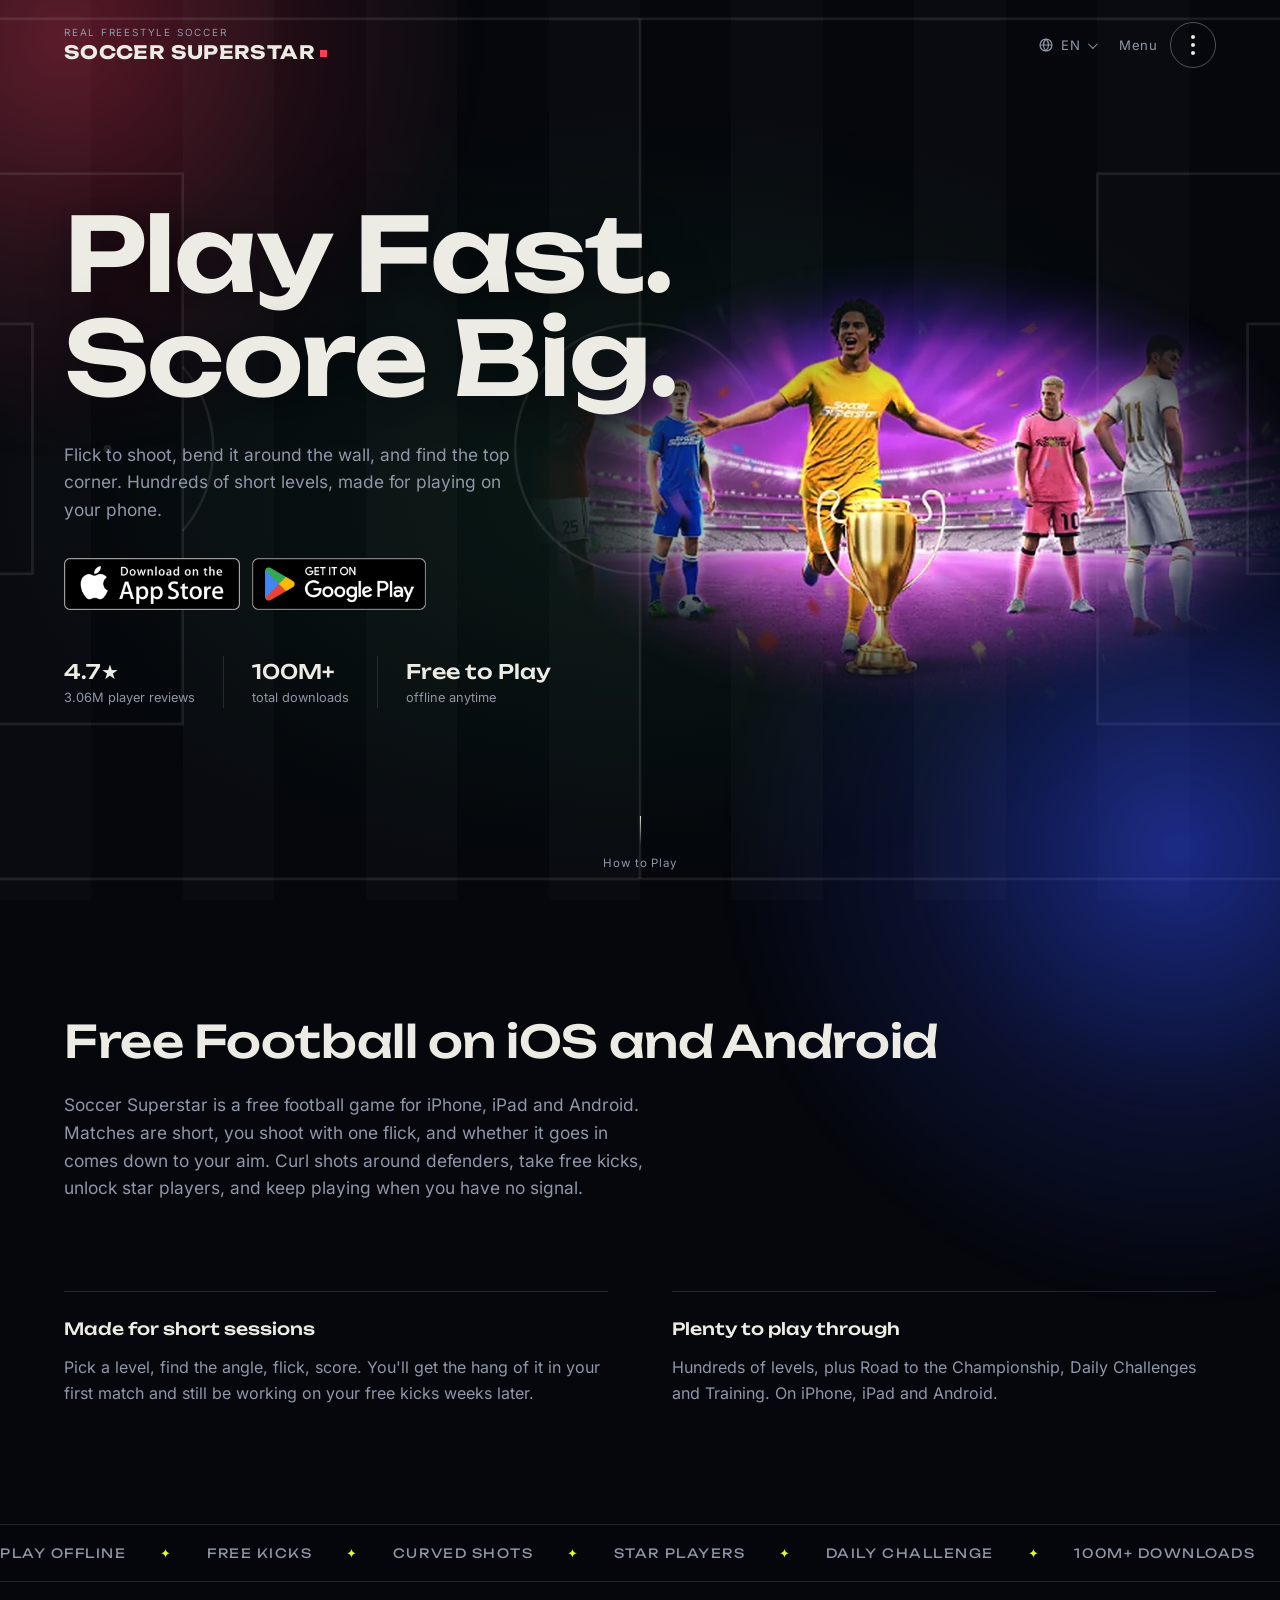
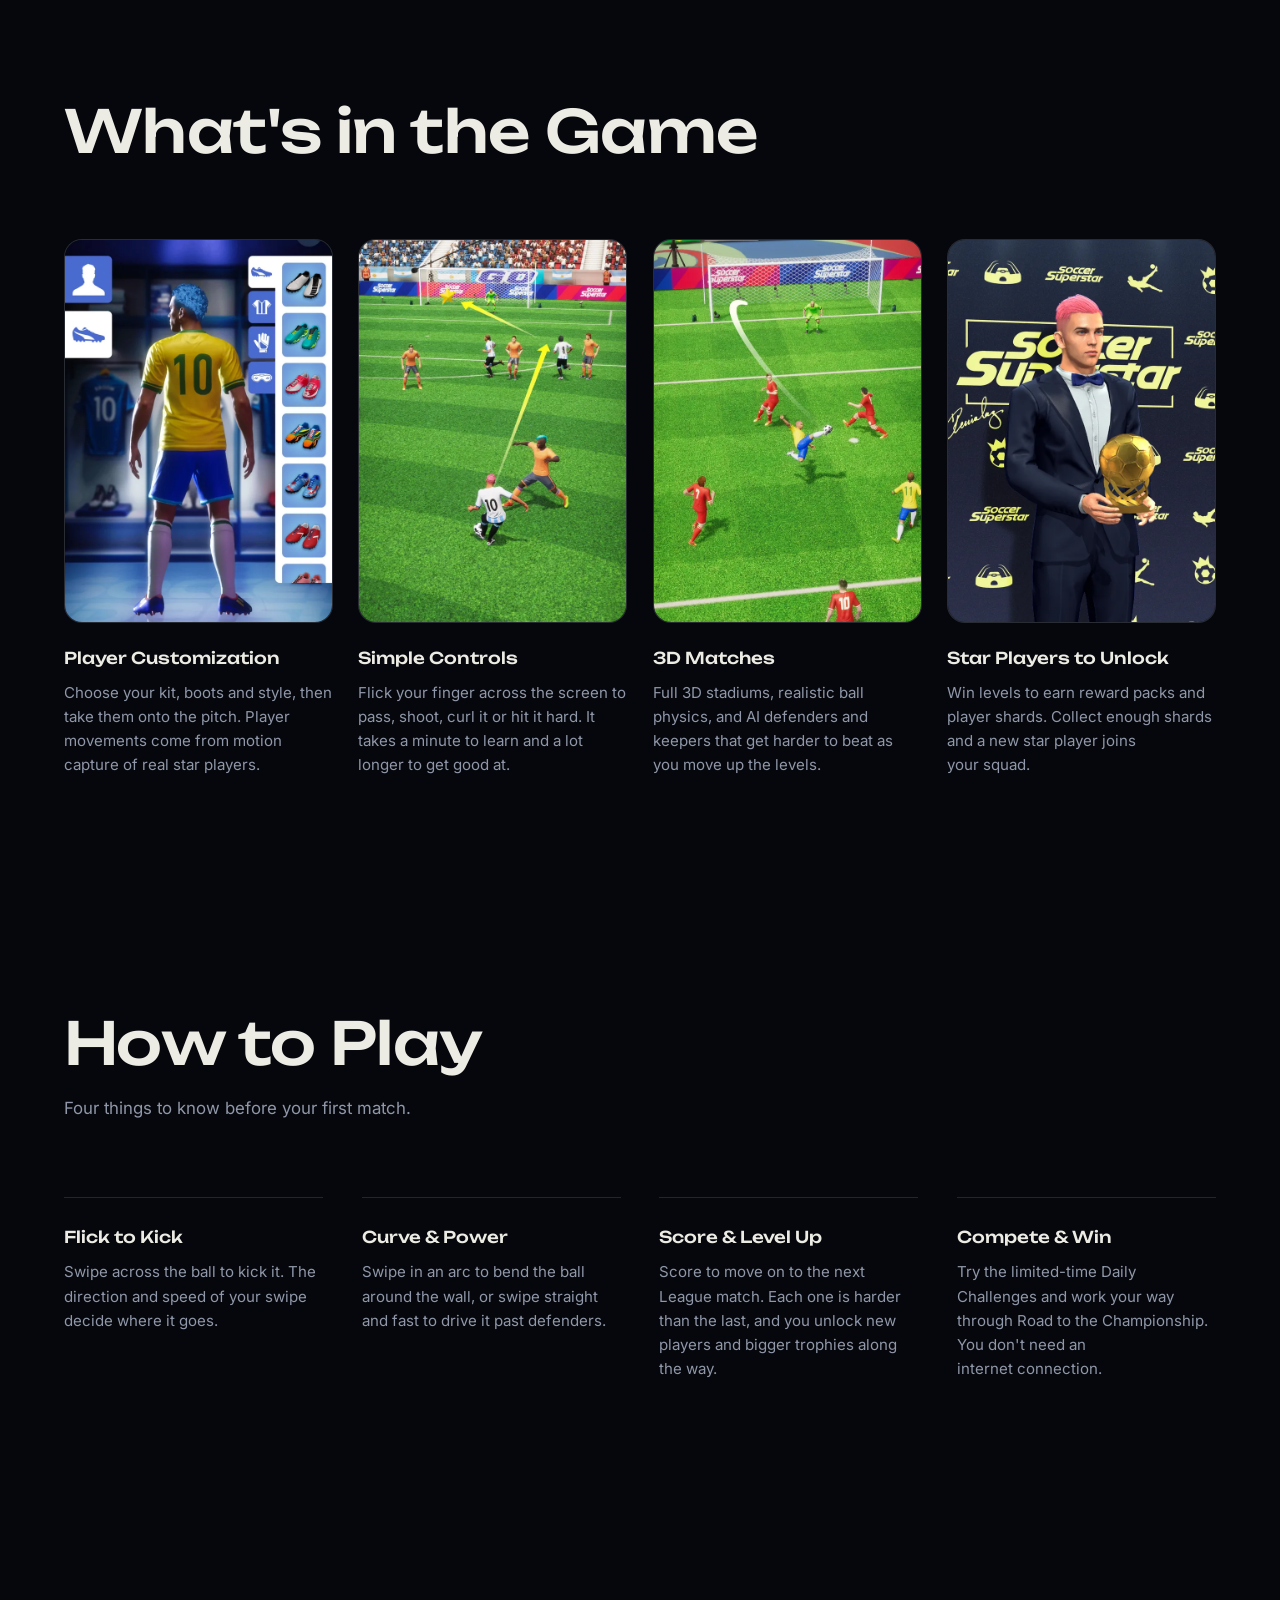
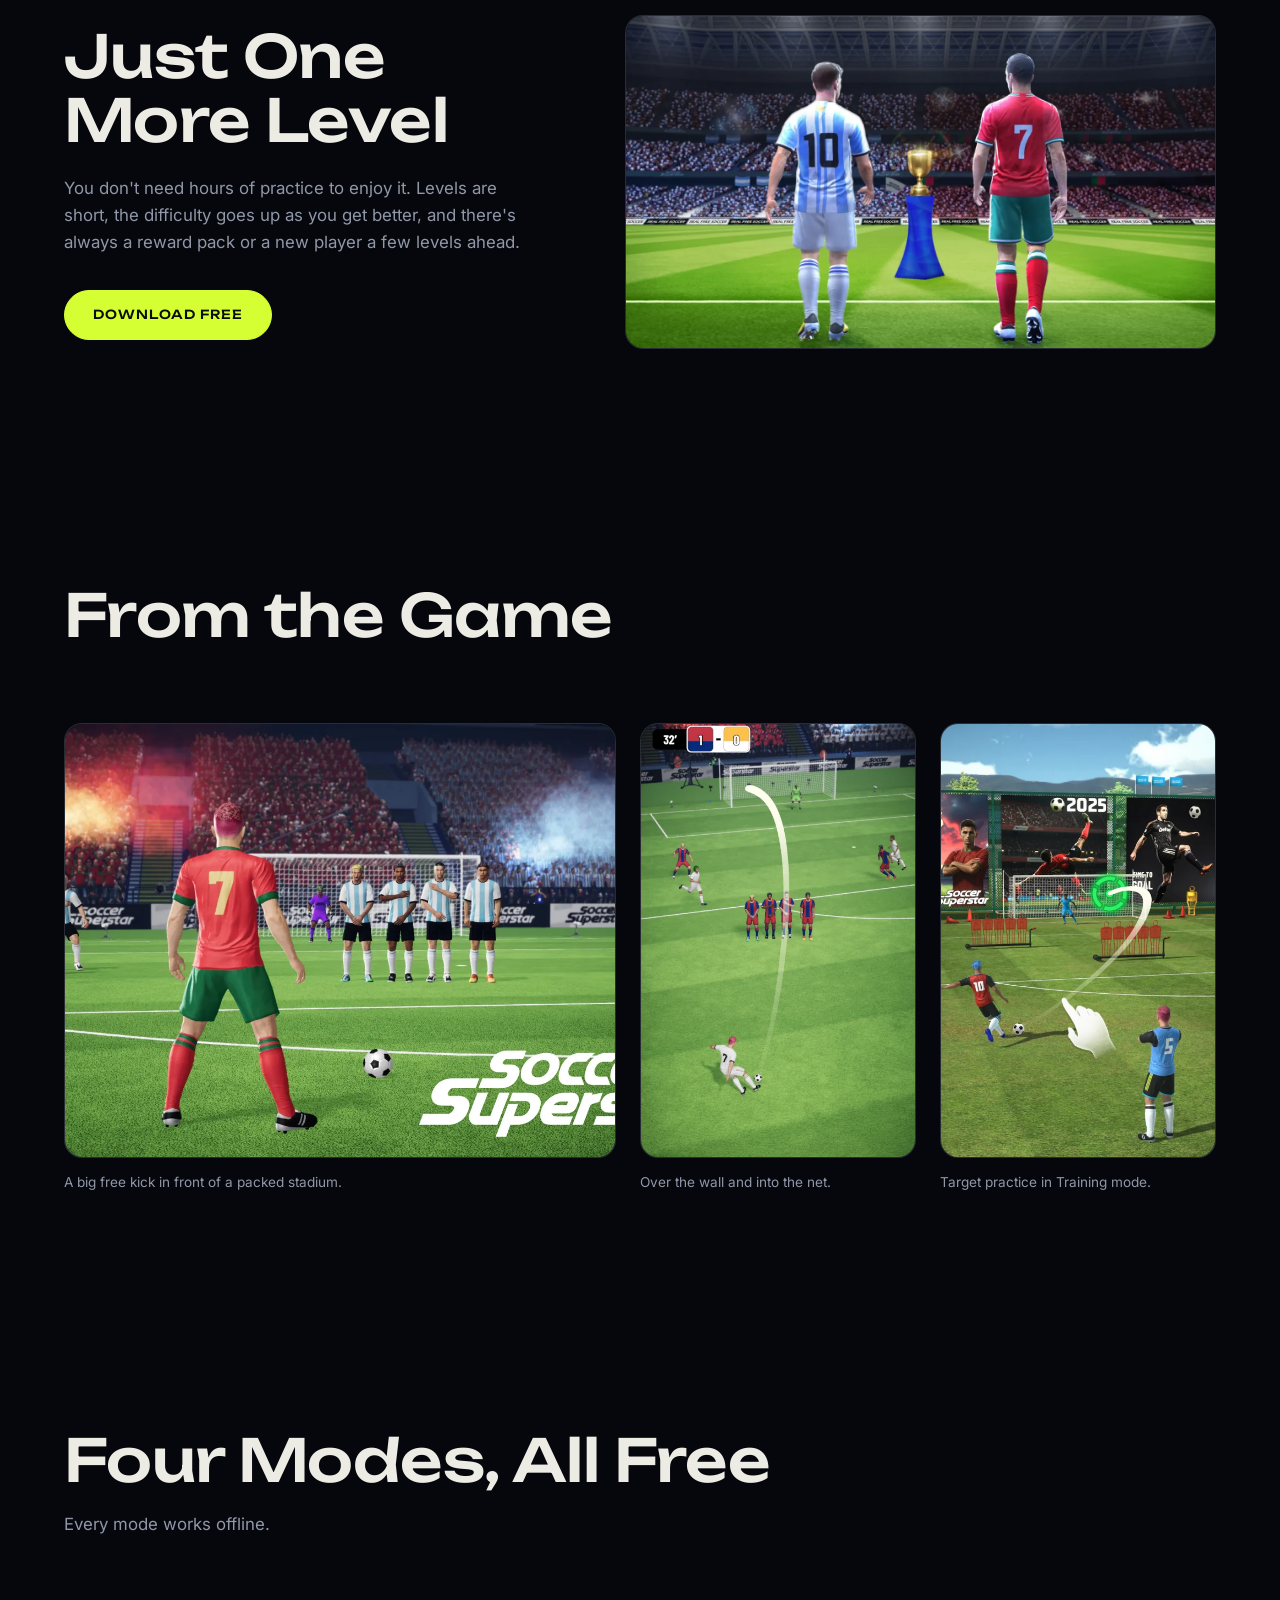
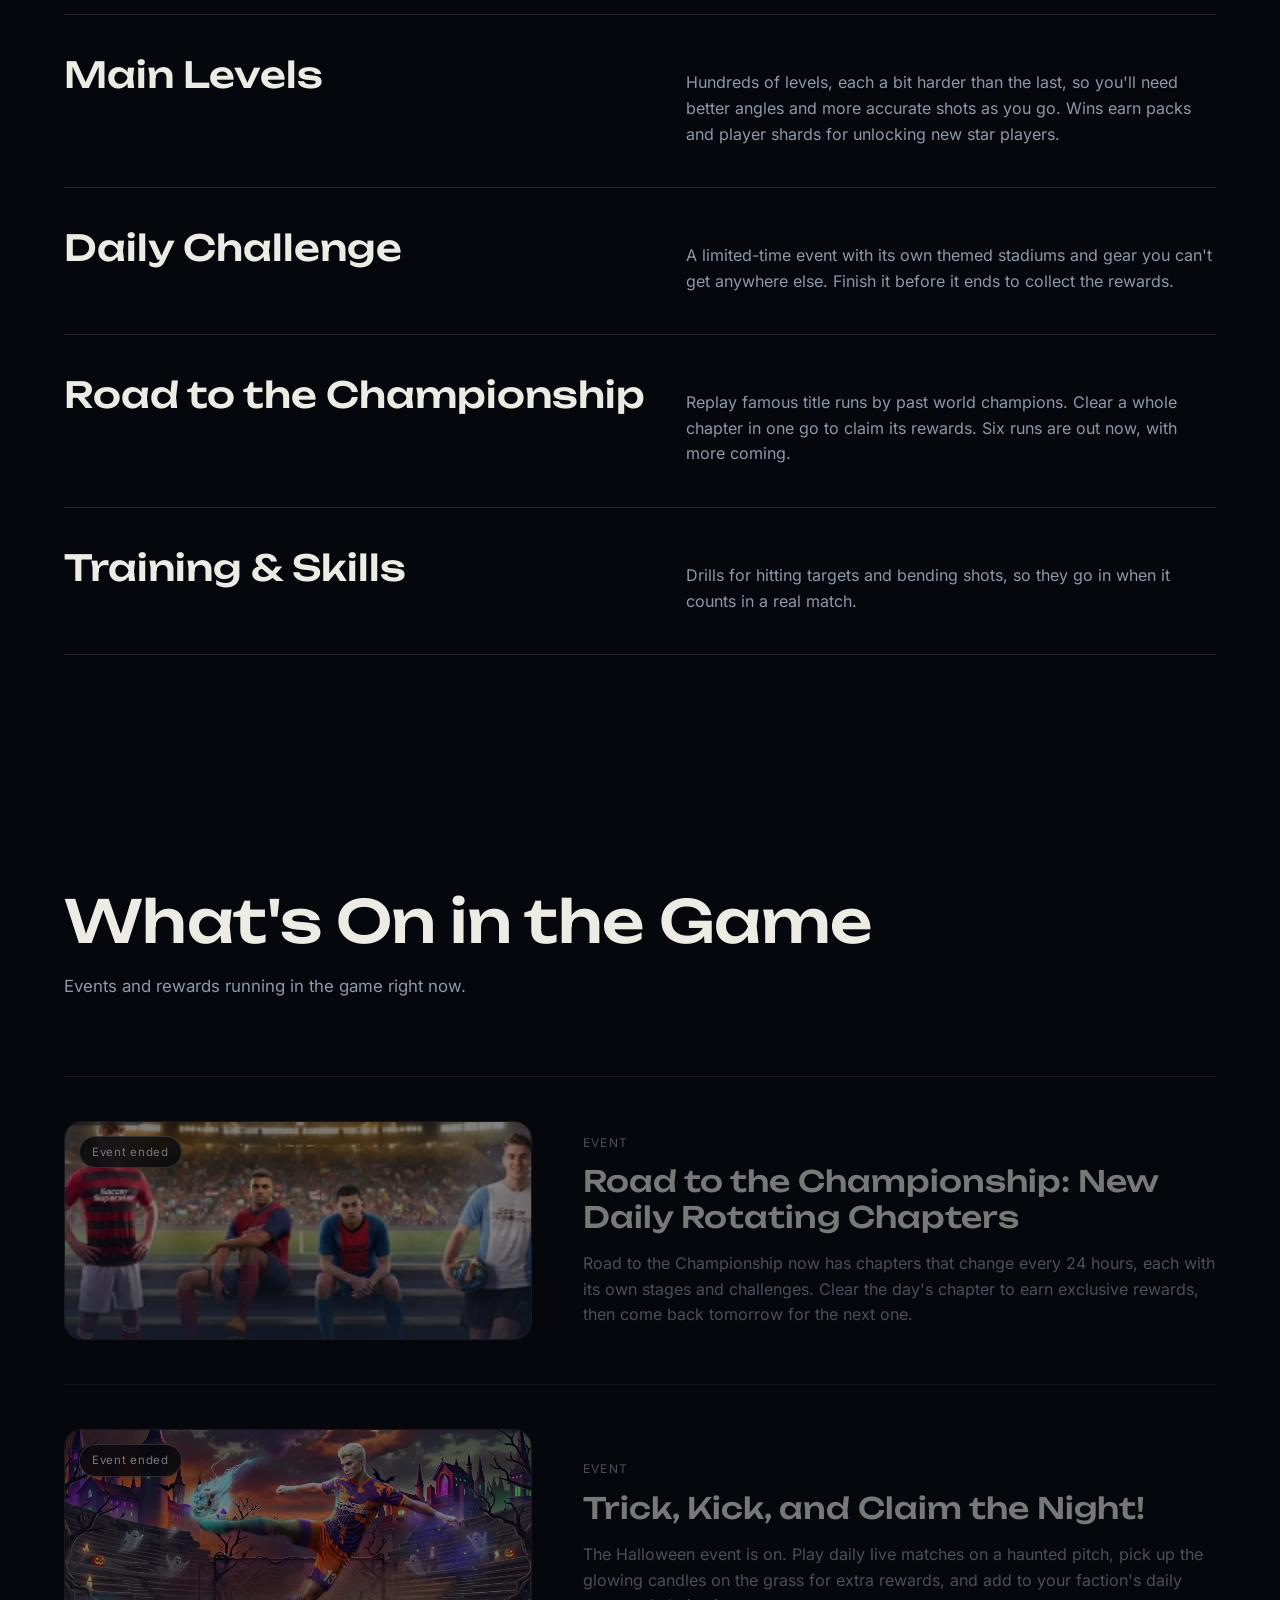
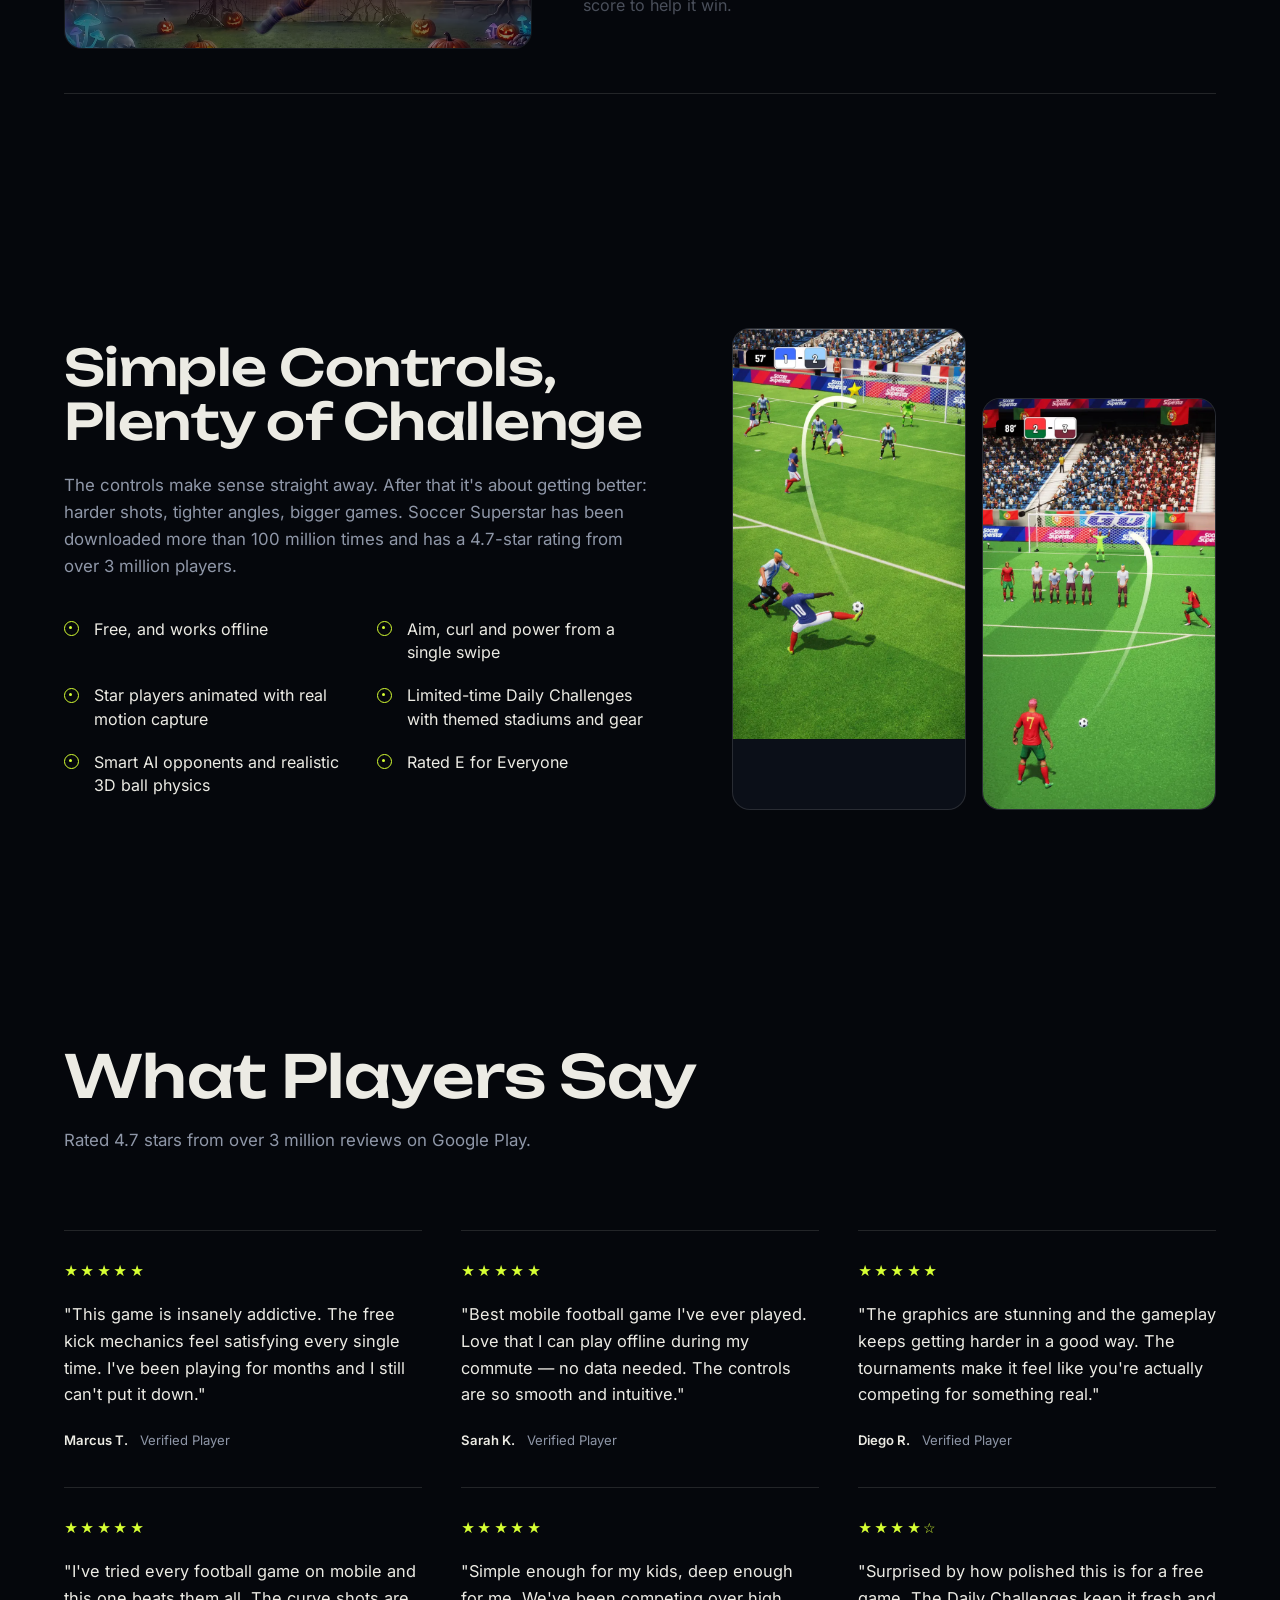
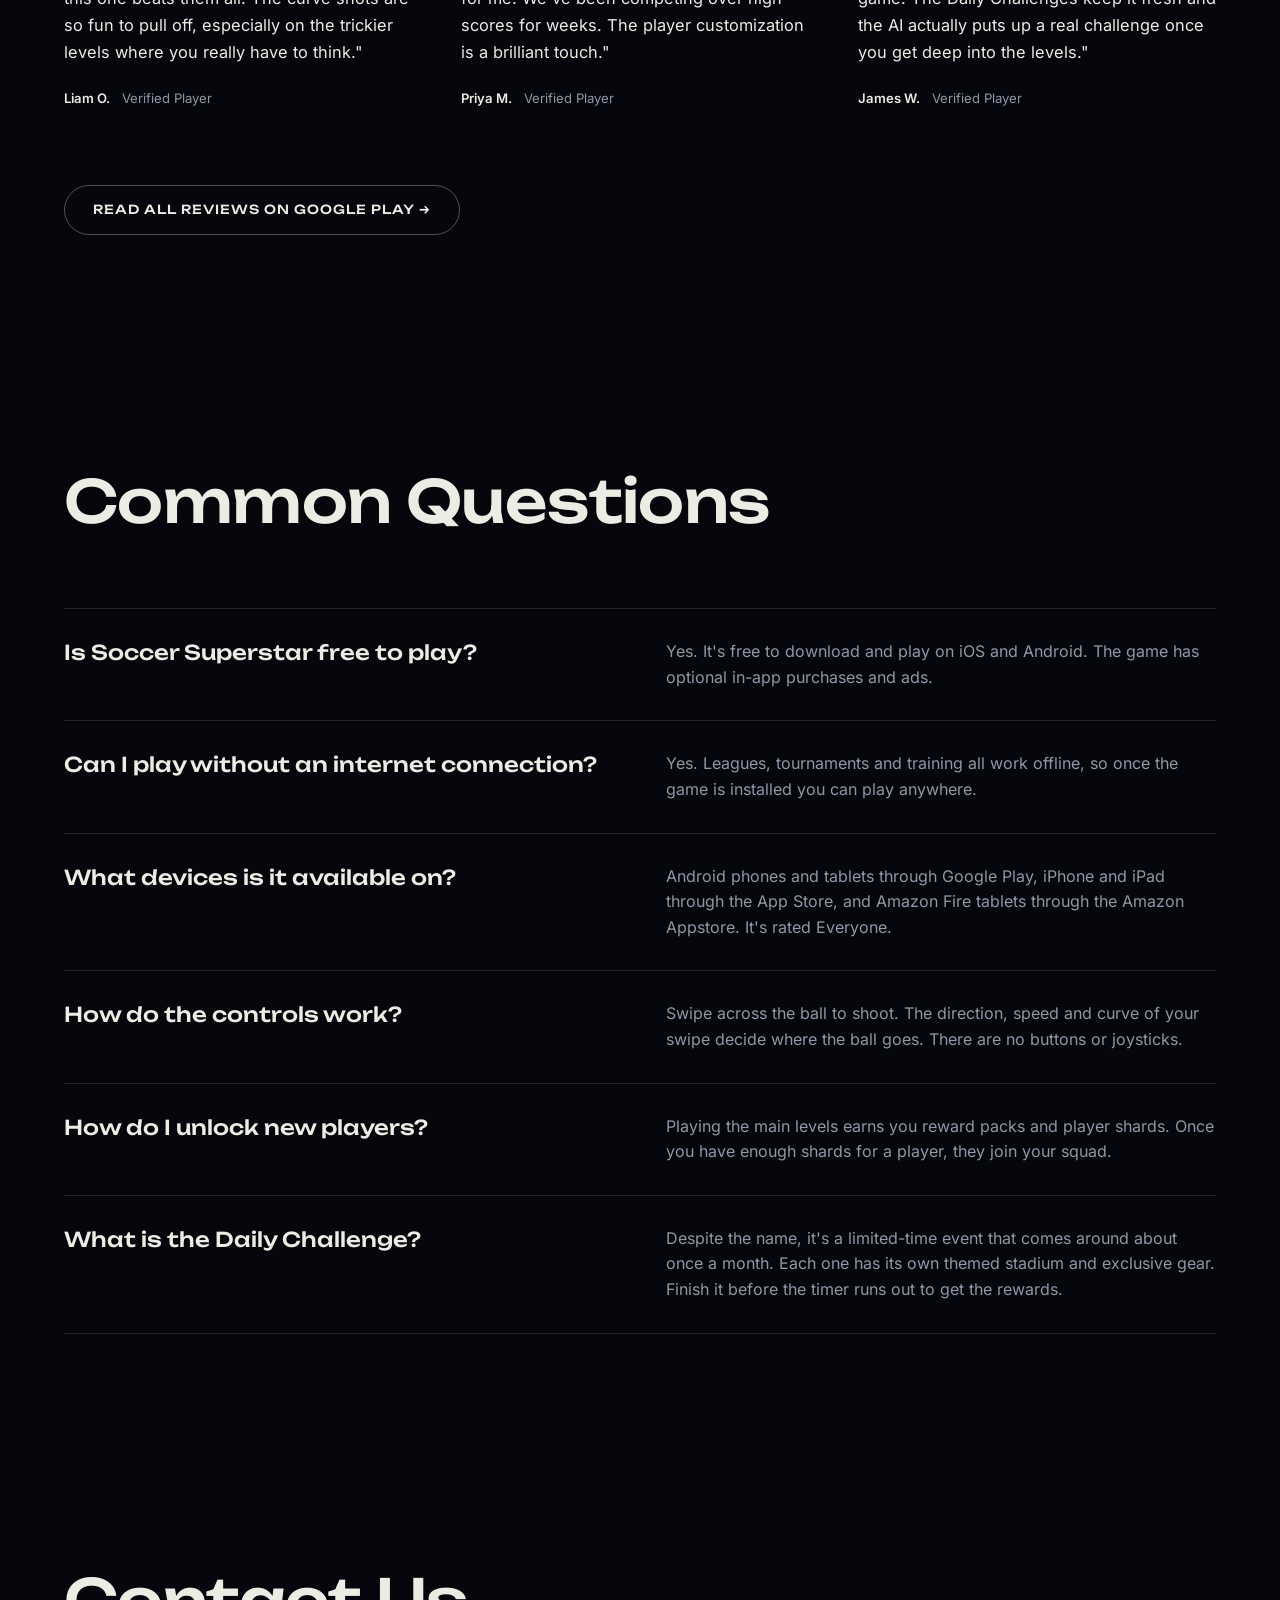
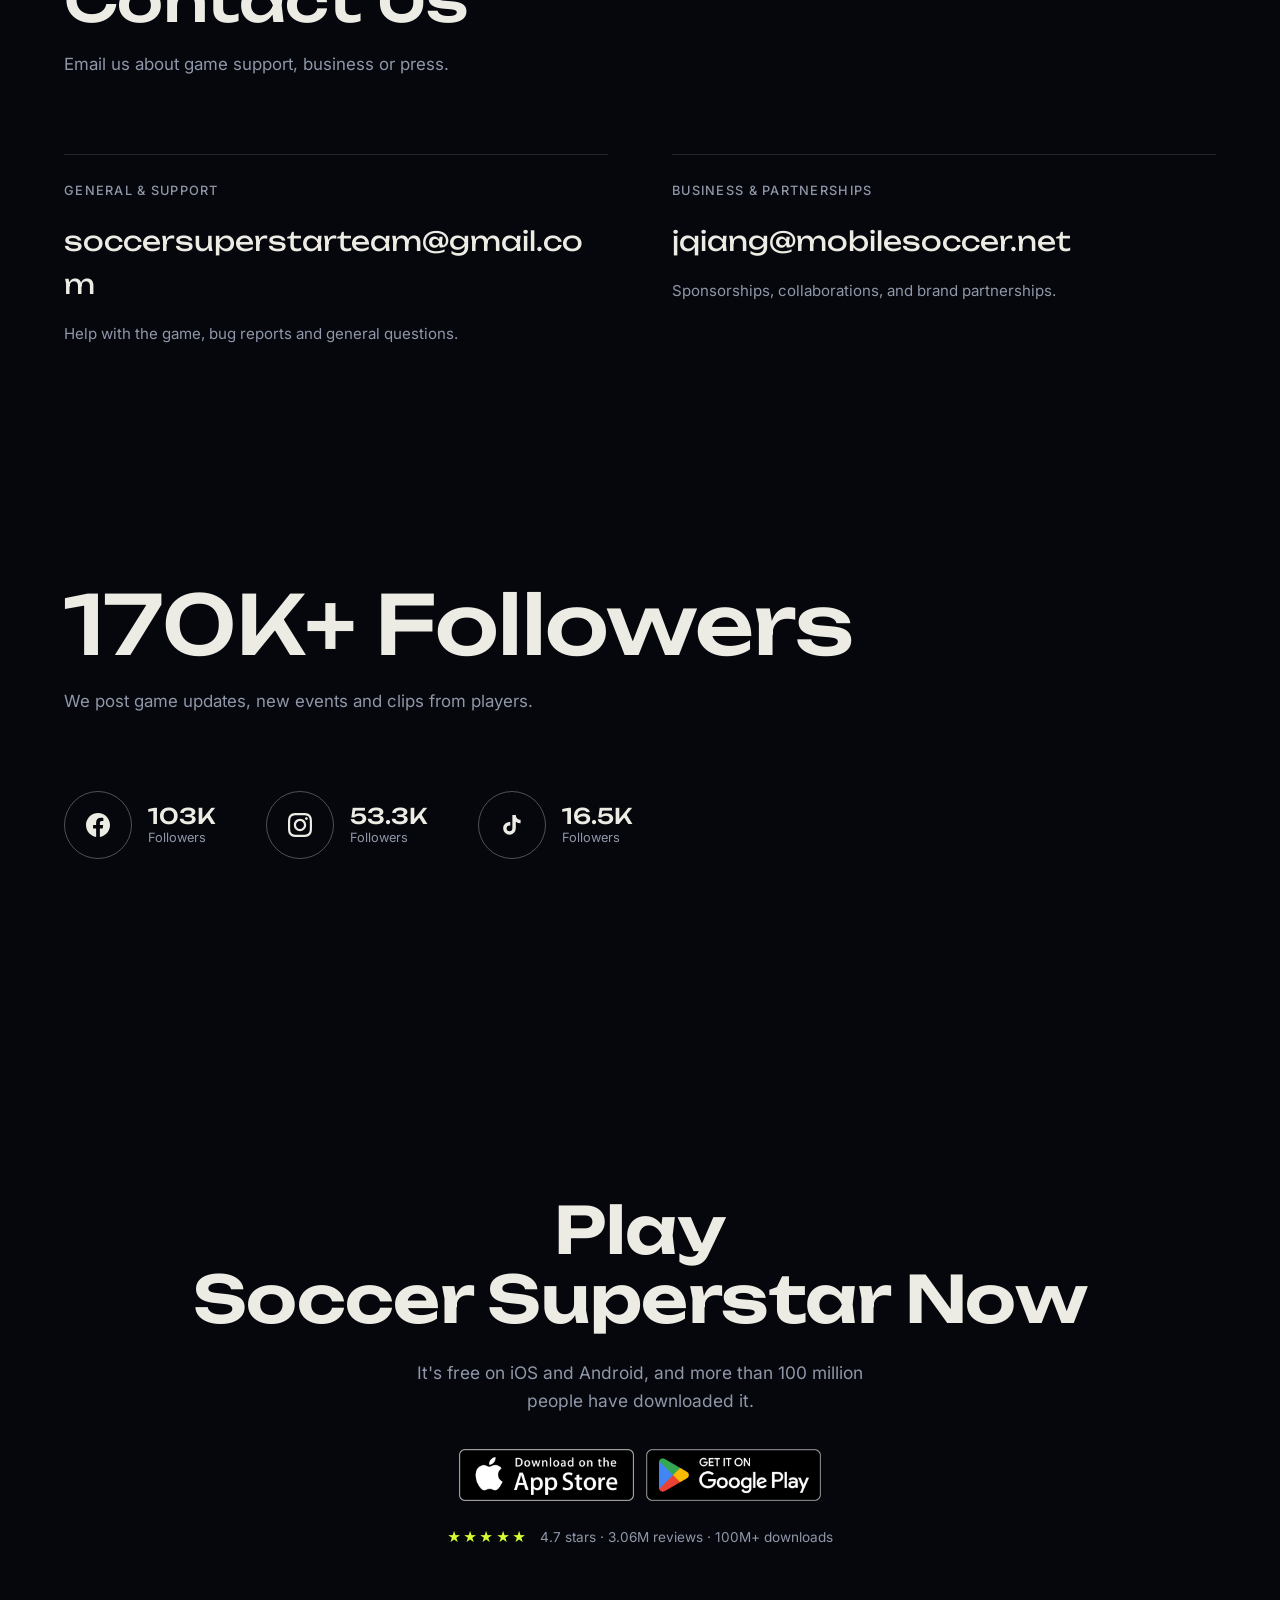
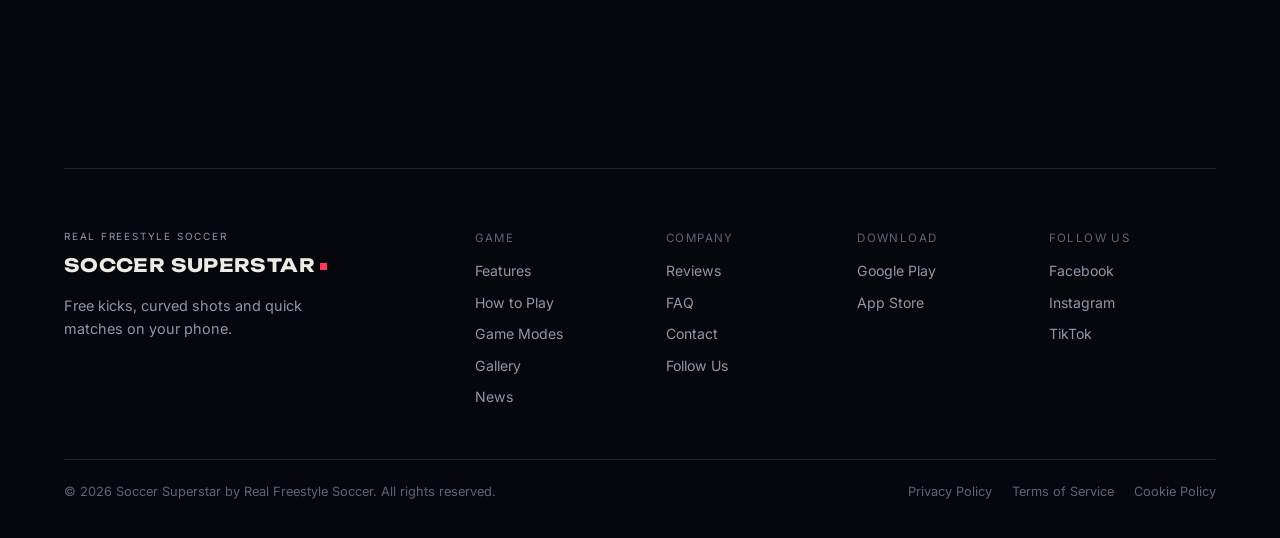
==== index.html @ 33dcc243 "Remove section labels; two-column feature list with centre-spot markers Co-Authored-By: Claude Opus " ====
<!DOCTYPE html>
<html lang="en">
<head>
  <meta charset="UTF-8">
  <meta name="viewport" content="width=device-width, initial-scale=1.0">
  <title>Soccer Superstar | Free Football Game for iOS &amp; Android</title>
  <meta name="description" content="Soccer Superstar is a free mobile football game with flick controls, curved shots, free kicks and offline play. Download it for iOS and Android.">
  <meta name="author" content="Real Freestyle Soccer">
  <meta name="robots" content="index, follow, max-image-preview:large">
  <link rel="canonical" href="https://www.simface.com/">
  <link rel="alternate" hreflang="en" href="https://www.simface.com/">
  <link rel="alternate" hreflang="zh-Hans" href="https://www.simface.com/zh-cn/">
  <link rel="alternate" hreflang="es" href="https://www.simface.com/es/">
  <link rel="alternate" hreflang="pt" href="https://www.simface.com/pt/">
  <link rel="alternate" hreflang="fr" href="https://www.simface.com/fr/">
  <link rel="alternate" hreflang="ar" href="https://www.simface.com/ar/">
  <link rel="alternate" hreflang="id" href="https://www.simface.com/id/">
  <link rel="alternate" hreflang="ja" href="https://www.simface.com/ja/">
  <link rel="alternate" hreflang="x-default" href="https://www.simface.com/">

  <meta property="og:type" content="website">
  <meta property="og:site_name" content="Soccer Superstar">
  <meta property="og:title" content="Soccer Superstar Official Website">
  <meta property="og:description" content="Download Soccer Superstar, a free mobile football game with flick controls, curved shots, offline play, Daily Challenges, and Road to the Championship.">
  <meta property="og:image" content="https://www.simface.com/assets/images/soccer-superstar-share.jpg">
  <meta property="og:image:width" content="1200">
  <meta property="og:image:height" content="630">
  <meta property="og:image:alt" content="Soccer Superstar player lining up a free kick against a defensive wall in a packed stadium">
  <meta property="og:url" content="https://www.simface.com/">
  <meta property="og:locale" content="en_US">
  <meta property="og:locale:alternate" content="zh_CN">
  <meta property="og:locale:alternate" content="es_ES">
  <meta property="og:locale:alternate" content="pt_BR">
  <meta property="og:locale:alternate" content="fr_FR">
  <meta property="og:locale:alternate" content="ar_AR">
  <meta property="og:locale:alternate" content="id_ID">
  <meta property="og:locale:alternate" content="ja_JP">
  <meta name="twitter:card" content="summary_large_image">
  <meta name="twitter:title" content="Soccer Superstar Official Website">
  <meta name="twitter:description" content="A free football game for your phone. Flick to shoot, bend free kicks around the wall, and play offline.">
  <meta name="twitter:image" content="https://www.simface.com/assets/images/soccer-superstar-share.jpg">
  <meta name="twitter:image:alt" content="Soccer Superstar player lining up a free kick against a defensive wall in a packed stadium">

  <link rel="icon" type="image/svg+xml" href="/assets/icons/favicon.svg">
  <link rel="icon" type="image/png" sizes="32x32" href="/assets/icons/favicon-32.png">
  <link rel="apple-touch-icon" href="/assets/icons/apple-touch-icon.png">
  <link rel="manifest" href="/site.webmanifest">
  <meta name="theme-color" content="#05070c">
  <link rel="preload" href="/assets/fonts/unbounded-variable.woff" as="font" type="font/woff" crossorigin>
  <link rel="stylesheet" href="/styles.css">

  <script type="application/ld+json">
  {
    "@context": "https://schema.org",
    "@graph": [
      {
        "@type": "WebSite",
        "@id": "https://www.simface.com/#website",
        "url": "https://www.simface.com/",
        "name": "Soccer Superstar Official Website",
        "description": "The official website for Soccer Superstar, a free mobile football game for iOS and Android.",
        "publisher": { "@id": "https://www.simface.com/#organization" },
        "inLanguage": "en"
      },
      {
        "@type": "Organization",
        "@id": "https://www.simface.com/#organization",
        "name": "Real Freestyle Soccer",
        "url": "https://www.simface.com/",
        "logo": "https://www.simface.com/assets/icons/icon-512.png",
        "sameAs": [
          "https://www.facebook.com/playsoccersuperstar/",
          "https://www.instagram.com/soccersuperstar2025/",
          "https://www.tiktok.com/@soccersuperstar"
        ]
      },
      {
        "@type": ["VideoGame", "MobileApplication"],
        "@id": "https://www.simface.com/#soccer-superstar",
        "name": "Soccer Superstar",
        "url": "https://www.simface.com/",
        "mainEntityOfPage": "https://www.simface.com/",
        "identifier": "com.soccer.score.star",
        "author": { "@id": "https://www.simface.com/#organization" },
        "publisher": { "@id": "https://www.simface.com/#organization" },
        "genre": ["Sports Game", "Football Game", "Mobile Game"],
        "applicationCategory": "GameApplication",
        "operatingSystem": "Android, iOS",
        "isAccessibleForFree": true,
        "image": [
          "https://www.simface.com/assets/images/soccer-superstar-hero-players.webp",
          "https://www.simface.com/assets/images/soccer-superstar-walkout-trophy-before-kickoff.webp",
          "https://www.simface.com/assets/images/soccer-superstar-player-customization-locker-room.webp"
        ],
        "description": "Soccer Superstar is a free mobile football game featuring flick controls, free kicks, curved shots, player customization, offline play, Daily Challenges, and Road to the Championship.",
        "aggregateRating": {
          "@type": "AggregateRating",
          "ratingValue": "4.7",
          "ratingCount": "3060000",
          "bestRating": "5"
        },
        "offers": {
          "@type": "Offer",
          "price": "0",
          "priceCurrency": "USD",
          "availability": "https://schema.org/InStock"
        },
        "downloadUrl": [
          "https://play.google.com/store/apps/details?id=com.soccer.score.star&hl=en_US",
          "https://apps.apple.com/us/app/soccer-superstar/id1550945606"
        ]
      },
      {
        "@type": "FAQPage",
        "@id": "https://www.simface.com/#faq-schema",
        "mainEntity": [
          {
            "@type": "Question",
            "name": "Is Soccer Superstar free to play?",
            "acceptedAnswer": {
              "@type": "Answer",
              "text": "Yes. It's free to download and play on iOS and Android. The game has optional in-app purchases and ads."
            }
          },
          {
            "@type": "Question",
            "name": "Can I play Soccer Superstar offline?",
            "acceptedAnswer": {
              "@type": "Answer",
              "text": "Yes. Leagues, tournaments and training all work offline, so once the game is installed you can play anywhere."
            }
          },
          {
            "@type": "Question",
            "name": "How do the Soccer Superstar controls work?",
            "acceptedAnswer": {
              "@type": "Answer",
              "text": "Swipe across the ball to shoot. The direction, speed and curve of your swipe decide where the ball goes. There are no buttons or joysticks."
            }
          }
        ]
      }
    ]
  }
  </script>
</head>
<body>
  <div class="site-shell">
    <header class="topbar">
      <a class="brand" href="#home" aria-label="Soccer Superstar home">
        <span class="brand-kicker">Real Freestyle Soccer</span>
        <span class="brand-logo">SOCCER SUPERSTAR</span>
      </a>
      <div class="topbar-right">
        <details class="lang-picker">
          <summary aria-label="Language"><svg viewBox="0 0 24 24" width="16" height="16" aria-hidden="true"><path fill="none" stroke="currentColor" stroke-width="1.8" d="M12 3a9 9 0 1 0 0 18 9 9 0 0 0 0-18Zm-9 9h18M12 3c2.5 2.6 3.8 5.6 3.8 9s-1.3 6.4-3.8 9c-2.5-2.6-3.8-5.6-3.8-9S9.5 5.6 12 3Z"/></svg><span class="lang-current">EN</span></summary>
          <ul class="lang-menu">
            <li><a href="/" hreflang="en" lang="en" data-lang="en" aria-current="true">English</a></li>
            <li><a href="/zh-cn/" hreflang="zh-Hans" lang="zh-Hans" data-lang="zh-cn">简体中文</a></li>
            <li><a href="/es/" hreflang="es" lang="es" data-lang="es">Español</a></li>
            <li><a href="/pt/" hreflang="pt" lang="pt" data-lang="pt">Português</a></li>
            <li><a href="/fr/" hreflang="fr" lang="fr" data-lang="fr">Français</a></li>
            <li><a href="/ar/" hreflang="ar" lang="ar" data-lang="ar">العربية</a></li>
            <li><a href="/id/" hreflang="id" lang="id" data-lang="id">Bahasa Indonesia</a></li>
            <li><a href="/ja/" hreflang="ja" lang="ja" data-lang="ja">日本語</a></li>
          </ul>
        </details>
        <button class="nav-toggle" aria-label="Toggle menu" aria-expanded="false" aria-controls="site-menu">
          <span class="nav-toggle-label">Menu</span>
          <span class="nav-toggle-dots" aria-hidden="true"><span></span><span></span><span></span></span>
        </button>
      </div>
      <nav class="nav" id="site-menu" aria-label="Primary navigation">
        <a href="#features">Features</a>
        <a href="#how-to-play">How to Play</a>
        <a href="#modes">Game Modes</a>
        <a href="#gallery">Gallery</a>
        <a href="#news">News</a>
        <a href="#reviews">Reviews</a>
        <a href="#faq">FAQ</a>
        <a href="#contact">Contact</a>
        <a href="#play" class="nav-cta">Play Now</a>
      </nav>
    </header>

    <div class="pitch-bg" aria-hidden="true"></div>

    <main id="home">

      <!-- ═══ HERO ═══ -->
      <section class="hero">
        <div class="hero-copy">
          <h1><span class="visually-hidden">Soccer Superstar: </span>Play Fast.<br>Score Big.</h1>
          <p class="hero-text">Flick to shoot, bend it around the wall, and find the top corner. Hundreds of short levels, made for playing on your phone.</p>
          <div class="store-links" aria-label="Download Soccer Superstar">
            <a href="https://apps.apple.com/us/app/soccer-superstar/id1550945606" class="store-badge" target="_blank" rel="noopener noreferrer"><img src="/assets/badges/app-store-en.png" alt="Download on the App Store" width="540" height="160"></a>
            <a href="https://play.google.com/store/apps/details?id=com.soccer.score.star&amp;hl=en_US" class="store-badge" target="_blank" rel="noopener noreferrer"><img src="/assets/badges/google-play-en.png" alt="Get it on Google Play" width="538" height="160"></a>
          </div>
          <ul class="hero-stats" aria-label="Key highlights">
            <li><strong>4.7★</strong><span>3.06M player reviews</span></li>
            <li><strong>100M+</strong><span>total downloads</span></li>
            <li><strong>Free to Play</strong><span>offline anytime</span></li>
          </ul>
        </div>
        <div class="hero-art">
          <img src="/assets/images/soccer-superstar-hero-players.webp" alt="Soccer Superstar football heroes standing around a gold trophy in a purple lit stadium" width="1220" height="682" fetchpriority="high">
        </div>
        <a href="#how-to-play" class="hero-link">How to Play <span aria-hidden="true">↓</span></a>
      </section>

      <!-- ═══ OFFICIAL SITE SEO INTRO ═══ -->
      <section class="official-intro section" id="official-site">
        <div class="intro-panel frame-cut">
          <h2>Free Football on iOS and Android</h2>
          <p>Soccer Superstar is a free football game for iPhone, iPad and Android. Matches are short, you shoot with one flick, and whether it goes in comes down to your aim. Curl shots around defenders, take free kicks, unlock star players, and keep playing when you have no signal.</p>
          <div class="intro-columns">
            <div>
              <h3>Made for short sessions</h3>
              <p>Pick a level, find the angle, flick, score. You'll get the hang of it in your first match and still be working on your free kicks weeks later.</p>
            </div>
            <div>
              <h3>Plenty to play through</h3>
              <p>Hundreds of levels, plus Road to the Championship, Daily Challenges and Training. On iPhone, iPad and Android.</p>
            </div>
          </div>
        </div>
      </section>

      <!-- ═══ TICKER STRIP ═══ -->
      <section class="strip" aria-hidden="true">
        <div class="strip-track">
          <span>PLAY OFFLINE</span>
          <span aria-hidden="true">✦</span>
          <span>FREE KICKS</span>
          <span aria-hidden="true">✦</span>
          <span>CURVED SHOTS</span>
          <span aria-hidden="true">✦</span>
          <span>STAR PLAYERS</span>
          <span aria-hidden="true">✦</span>
          <span>DAILY CHALLENGE</span>
          <span aria-hidden="true">✦</span>
          <span>100M+ DOWNLOADS</span>
          <span aria-hidden="true">✦</span>
          <span>3D MATCHES</span>
          <span aria-hidden="true">✦</span>
          <span>4.7 STAR RATING</span>
          <span aria-hidden="true">✦</span>
          <span>ROAD TO THE CHAMPIONSHIP</span>
          <span aria-hidden="true">✦</span>
          <span>PLAY OFFLINE</span>
          <span aria-hidden="true">✦</span>
          <span>FREE KICKS</span>
          <span aria-hidden="true">✦</span>
          <span>CURVED SHOTS</span>
          <span aria-hidden="true">✦</span>
          <span>STAR PLAYERS</span>
          <span aria-hidden="true">✦</span>
          <span>DAILY CHALLENGE</span>
          <span aria-hidden="true">✦</span>
          <span>100M+ DOWNLOADS</span>
          <span aria-hidden="true">✦</span>
          <span>3D MATCHES</span>
          <span aria-hidden="true">✦</span>
          <span>4.7 STAR RATING</span>
          <span aria-hidden="true">✦</span>
          <span>ROAD TO THE CHAMPIONSHIP</span>
        </div>
      </section>


      <!-- ═══ FEATURES ═══ -->
      <section class="features section" id="features">
        <div class="section-heading">
          <h2>What's in the Game</h2>
        </div>
        <div class="feature-grid">
          <article class="feature-card frame-cut">
            <img src="/assets/images/soccer-superstar-player-customization-locker-room.webp" alt="Soccer Superstar player customization screen showing a number 10 footballer in a yellow jersey with boot options" width="640" height="1138" loading="lazy">
            <div class="feature-card-copy">
              <h3>Player Customization</h3>
              <p>Choose your kit, boots and style, then take them onto the pitch. Player movements come from motion capture of real star players.</p>
            </div>
          </article>
          <article class="feature-card frame-cut">
            <img src="/assets/images/soccer-superstar-flick-pass-arrows-controls.webp" alt="Soccer Superstar number 10 lining up a pass, with arrows showing the ball's path toward goal" width="640" height="1138" loading="lazy">
            <div class="feature-card-copy">
              <h3>Simple Controls</h3>
              <p>Flick your finger across the screen to pass, shoot, curl it or hit it hard. It takes a minute to learn and a lot longer to get good at.</p>
            </div>
          </article>
          <article class="feature-card frame-cut">
            <img src="/assets/images/soccer-superstar-scissor-kick-volley.webp" alt="Soccer Superstar bicycle kick sequence in front of goal with defenders and stadium crowd" width="640" height="1138" loading="lazy">
            <div class="feature-card-copy">
              <h3>3D Matches</h3>
              <p>Full 3D stadiums, realistic ball physics, and AI defenders and keepers that get harder to beat as you move up the levels.</p>
            </div>
          </article>
          <article class="feature-card frame-cut">
            <img src="/assets/images/soccer-superstar-awards-ceremony-golden-ball.webp" alt="Soccer Superstar awards ceremony scene with a pink haired player holding a golden football trophy" width="640" height="1138" loading="lazy">
            <div class="feature-card-copy">
              <h3>Star Players to Unlock</h3>
              <p>Win levels to earn reward packs and player shards. Collect enough shards and a new star player joins your squad.</p>
            </div>
          </article>
        </div>
      </section>

      <!-- ═══ HOW TO PLAY ═══ -->
      <section class="how-to-play section" id="how-to-play">
        <div class="section-heading">
          <h2>How to Play</h2>
          <p class="section-subtext">Four things to know before your first match.</p>
        </div>
        <div class="steps-grid">
          <div class="step-card frame-cut">
            <h3>Flick to Kick</h3>
            <p>Swipe across the ball to kick it. The direction and speed of your swipe decide where it goes.</p>
          </div>
          <div class="step-card frame-cut">
            <h3>Curve &amp; Power</h3>
            <p>Swipe in an arc to bend the ball around the wall, or swipe straight and fast to drive it past defenders.</p>
          </div>
          <div class="step-card frame-cut">
            <h3>Score &amp; Level Up</h3>
            <p>Score to move on to the next League match. Each one is harder than the last, and you unlock new players and bigger trophies along the way.</p>
          </div>
          <div class="step-card frame-cut">
            <h3>Compete &amp; Win</h3>
            <p>Try the limited-time Daily Challenges and work your way through Road to the Championship. You don't need an internet connection.</p>
          </div>
        </div>
      </section>

      <!-- ═══ SHOWCASE ═══ -->
      <section class="showcase section">
        <div class="showcase-copy">
          <h2>Just One More Level</h2>
          <p>You don't need hours of practice to enjoy it. Levels are short, the difficulty goes up as you get better, and there's always a reward pack or a new player a few levels ahead.</p>
          <a href="#play" class="button button-primary">Download Free</a>
        </div>
        <div class="showcase-media frame-cut">
          <img src="/assets/images/soccer-superstar-walkout-trophy-before-kickoff.webp" alt="Soccer Superstar stadium scene showing number 10 and number 7 players walking toward a trophy before kickoff" width="1400" height="790" loading="lazy">
        </div>
      </section>

      <!-- ═══ GALLERY ═══ -->
      <section class="gallery section" id="gallery">
        <div class="section-heading">
          <h2>From the Game</h2>
        </div>
        <div class="gallery-grid">
          <figure class="gallery-card frame-cut landscape">
            <img src="/assets/images/soccer-superstar-free-kick-key-art.webp" alt="Soccer Superstar Portugal free kick scene against Argentina with crowd flares inside a football stadium" width="1400" height="788" loading="lazy">
            <figcaption>A big free kick in front of a packed stadium.</figcaption>
          </figure>
          <figure class="gallery-card frame-cut portrait">
            <img src="/assets/images/soccer-superstar-free-kick-wall-challenge.webp" alt="Soccer Superstar white shirt player taking a free kick over a defensive wall toward goal" width="507" height="863" loading="lazy">
            <figcaption>Over the wall and into the net.</figcaption>
          </figure>
          <figure class="gallery-card frame-cut portrait">
            <img src="/assets/images/soccer-superstar-training-target-challenge.webp" alt="Soccer Superstar target training challenge with a hand icon guiding a curved shot path" width="511" height="913" loading="lazy">
            <figcaption>Target practice in Training mode.</figcaption>
          </figure>
        </div>
      </section>

      <!-- ═══ GAME MODES ═══ -->
      <section class="modes section" id="modes">
        <div class="section-heading">
          <h2>Four Modes, All Free</h2>
          <p class="section-subtext">Every mode works offline.</p>
        </div>
        <div class="modes-grid">
          <div class="mode-card frame-cut">
            <div class="mode-icon" aria-hidden="true">⚽</div>
            <h3>Main Levels</h3>
            <p>Hundreds of levels, each a bit harder than the last, so you'll need better angles and more accurate shots as you go. Wins earn packs and player shards for unlocking new star players.</p>
          </div>
          <div class="mode-card frame-cut">
            <div class="mode-icon" aria-hidden="true">🏆</div>
            <h3>Daily Challenge</h3>
            <p>A limited-time event with its own themed stadiums and gear you can't get anywhere else. Finish it before it ends to collect the rewards.</p>
          </div>
          <div class="mode-card frame-cut">
            <div class="mode-icon" aria-hidden="true">🌍</div>
            <h3>Road to the Championship</h3>
            <p>Replay famous title runs by past world champions. Clear a whole chapter in one go to claim its rewards. Six runs are out now, with more coming.</p>
          </div>
          <div class="mode-card frame-cut">
            <div class="mode-icon" aria-hidden="true">🎽</div>
            <h3>Training &amp; Skills</h3>
            <p>Drills for hitting targets and bending shots, so they go in when it counts in a real match.</p>
          </div>
        </div>
      </section>

      <!-- ═══ NEWS ═══ -->
      <!-- To add a post: copy one <article class="news-card">, put it first, update the image, text and data-ends (YYYY-MM-DD). -->
      <section class="news section" id="news" data-ended-label="Event ended">
        <div class="section-heading">
          <h2>What's On in the Game</h2>
          <p class="section-subtext">Events and rewards running in the game right now.</p>
        </div>
        <div class="news-grid">
          <article class="news-card frame-cut" data-ends="2026-11-14">
            <div class="news-media">
              <img src="/assets/images/soccer-superstar-news-road-to-the-championship-daily-chapters.webp" alt="Four Soccer Superstar footballers waiting in a stadium tunnel lined with trophies" width="407" height="132" loading="lazy">
              <span class="news-badge">Ends Nov 14</span>
            </div>
            <div class="news-copy">
              <p class="news-tag">Event</p>
              <h3>Road to the Championship: New Daily Rotating Chapters</h3>
              <p>Road to the Championship now has chapters that change every 24 hours, each with its own stages and challenges. Clear the day's chapter to earn exclusive rewards, then come back tomorrow for the next one.</p>
            </div>
          </article>
          <article class="news-card frame-cut" data-ends="2026-11-15">
            <div class="news-media">
              <img src="/assets/images/soccer-superstar-news-halloween-trick-kick-claim-the-night.webp" alt="Soccer Superstar player volleying a flaming skull ball in a haunted Halloween stadium with pumpkins and ghosts" width="822" height="450" loading="lazy">
              <span class="news-badge">Ends Nov 15</span>
            </div>
            <div class="news-copy">
              <p class="news-tag">Event</p>
              <h3>Trick, Kick, and Claim the Night!</h3>
              <p>The Halloween event is on. Play daily live matches on a haunted pitch, pick up the glowing candles on the grass for extra rewards, and add to your faction's daily score to help it win.</p>
            </div>
          </article>
        </div>
      </section>

      <!-- ═══ ABOUT ═══ -->
      <section class="about section" id="about">
        <div class="about-grid">
          <div class="about-copy">
            <h2>Simple Controls, Plenty of Challenge</h2>
            <p>The controls make sense straight away. After that it's about getting better: harder shots, tighter angles, bigger games. Soccer Superstar has been downloaded more than 100 million times and has a 4.7-star rating from over 3 million players.</p>
            <ul class="checklist">
              <li>Free, and works offline</li>
              <li>Aim, curl and power from a single swipe</li>
              <li>Star players animated with real motion capture</li>
              <li>Limited-time Daily Challenges with themed stadiums and gear</li>
              <li>Smart AI opponents and realistic 3D ball physics</li>
              <li>Rated E for Everyone</li>
            </ul>
          </div>
          <div class="about-stack">
            <div class="mini-card frame-cut">
              <img src="/assets/images/soccer-superstar-curling-volley-top-corner.webp" alt="Curved shot gameplay sequence from Soccer Superstar showing football action near the penalty box" width="640" height="1138" loading="lazy">
            </div>
            <div class="mini-card frame-cut">
              <img src="/assets/images/soccer-superstar-curled-free-kick-over-wall.webp" alt="Soccer Superstar number 7 curling a free kick over the wall late in the match" width="640" height="1138" loading="lazy">
            </div>
          </div>
        </div>
      </section>

      <!-- ═══ PLAYER REVIEWS ═══ -->
      <section class="reviews section" id="reviews">
        <div class="section-heading">
          <h2>What Players Say</h2>
          <p class="section-subtext">Rated 4.7 stars from over 3 million reviews on Google Play.</p>
        </div>
        <div class="reviews-grid">
          <article class="review-card frame-cut">
            <div class="review-stars" aria-label="5 out of 5 stars">★★★★★</div>
            <blockquote>
              <p>"This game is insanely addictive. The free kick mechanics feel satisfying every single time. I've been playing for months and I still can't put it down."</p>
            </blockquote>
            <footer class="review-author">
              <span class="review-name">Marcus T.</span>
              <span class="review-badge">Verified Player</span>
            </footer>
          </article>
          <article class="review-card frame-cut">
            <div class="review-stars" aria-label="5 out of 5 stars">★★★★★</div>
            <blockquote>
              <p>"Best mobile football game I've ever played. Love that I can play offline during my commute — no data needed. The controls are so smooth and intuitive."</p>
            </blockquote>
            <footer class="review-author">
              <span class="review-name">Sarah K.</span>
              <span class="review-badge">Verified Player</span>
            </footer>
          </article>
          <article class="review-card frame-cut">
            <div class="review-stars" aria-label="5 out of 5 stars">★★★★★</div>
            <blockquote>
              <p>"The graphics are stunning and the gameplay keeps getting harder in a good way. The tournaments make it feel like you're actually competing for something real."</p>
            </blockquote>
            <footer class="review-author">
              <span class="review-name">Diego R.</span>
              <span class="review-badge">Verified Player</span>
            </footer>
          </article>
          <article class="review-card frame-cut">
            <div class="review-stars" aria-label="5 out of 5 stars">★★★★★</div>
            <blockquote>
              <p>"I've tried every football game on mobile and this one beats them all. The curve shots are so fun to pull off, especially on the trickier levels where you really have to think."</p>
            </blockquote>
            <footer class="review-author">
              <span class="review-name">Liam O.</span>
              <span class="review-badge">Verified Player</span>
            </footer>
          </article>
          <article class="review-card frame-cut">
            <div class="review-stars" aria-label="5 out of 5 stars">★★★★★</div>
            <blockquote>
              <p>"Simple enough for my kids, deep enough for me. We've been competing over high scores for weeks. The player customization is a brilliant touch."</p>
            </blockquote>
            <footer class="review-author">
              <span class="review-name">Priya M.</span>
              <span class="review-badge">Verified Player</span>
            </footer>
          </article>
          <article class="review-card frame-cut">
            <div class="review-stars" aria-label="4 out of 5 stars">★★★★☆</div>
            <blockquote>
              <p>"Surprised by how polished this is for a free game. The Daily Challenges keep it fresh and the AI actually puts up a real challenge once you get deep into the levels."</p>
            </blockquote>
            <footer class="review-author">
              <span class="review-name">James W.</span>
              <span class="review-badge">Verified Player</span>
            </footer>
          </article>
        </div>
        <div class="reviews-cta">
          <a href="https://play.google.com/store/apps/details?id=com.soccer.score.star&hl=en_US" class="button button-secondary" target="_blank" rel="noopener noreferrer">Read All Reviews on Google Play →</a>
        </div>
      </section>

      <!-- ═══ FAQ ═══ -->
      <section class="faq section" id="faq">
        <div class="section-heading">
          <h2>Common Questions</h2>
        </div>
        <div class="faq-grid">
          <div class="faq-item frame-cut">
            <h3 class="faq-q">Is Soccer Superstar free to play?</h3>
            <p class="faq-a">Yes. It's free to download and play on iOS and Android. The game has optional in-app purchases and ads.</p>
          </div>
          <div class="faq-item frame-cut">
            <h3 class="faq-q">Can I play without an internet connection?</h3>
            <p class="faq-a">Yes. Leagues, tournaments and training all work offline, so once the game is installed you can play anywhere.</p>
          </div>
          <div class="faq-item frame-cut">
            <h3 class="faq-q">What devices is it available on?</h3>
            <p class="faq-a">Android phones and tablets through Google Play, iPhone and iPad through the App Store, and Amazon Fire tablets through the Amazon Appstore. It's rated Everyone.</p>
          </div>
          <div class="faq-item frame-cut">
            <h3 class="faq-q">How do the controls work?</h3>
            <p class="faq-a">Swipe across the ball to shoot. The direction, speed and curve of your swipe decide where the ball goes. There are no buttons or joysticks.</p>
          </div>
          <div class="faq-item frame-cut">
            <h3 class="faq-q">How do I unlock new players?</h3>
            <p class="faq-a">Playing the main levels earns you reward packs and player shards. Once you have enough shards for a player, they join your squad.</p>
          </div>
          <div class="faq-item frame-cut">
            <h3 class="faq-q">What is the Daily Challenge?</h3>
            <p class="faq-a">Despite the name, it's a limited-time event that comes around about once a month. Each one has its own themed stadium and exclusive gear. Finish it before the timer runs out to get the rewards.</p>
          </div>
        </div>
      </section>

      <!-- ═══ CONTACT ═══ -->
      <section class="contact section" id="contact">
        <div class="section-heading">
          <h2>Contact Us</h2>
          <p>Email us about game support, business or press.</p>
        </div>
        <div class="contact-grid">
          <article class="contact-card frame-cut">
            <h3>General &amp; Support</h3>
            <p><a href="mailto:soccersuperstarteam@gmail.com">soccersuperstarteam@gmail.com</a></p>
            <p class="contact-note">Help with the game, bug reports and general questions.</p>
          </article>
          <article class="contact-card frame-cut">
            <h3>Business &amp; Partnerships</h3>
            <p><a href="mailto:jqiang@mobilesoccer.net">jqiang@mobilesoccer.net</a></p>
            <p class="contact-note">Sponsorships, collaborations, and brand partnerships.</p>
          </article>
        </div>
      </section>

      <!-- ═══ SOCIAL ═══ -->
      <section class="social section" id="social">
        <div class="section-heading">
          <h2>170K+ Followers</h2>
          <p class="section-subtext">We post game updates, new events and clips from players.</p>
        </div>
        <div class="social-grid">

          <!-- Facebook -->
          <a class="social-card social-card--fb" href="https://www.facebook.com/playsoccersuperstar/" target="_blank" rel="noopener noreferrer" aria-label="Follow Soccer Superstar on Facebook">
            <span class="social-icon"><svg aria-hidden="true" focusable="false" xmlns="http://www.w3.org/2000/svg" viewBox="0 0 24 24" fill="currentColor"><path d="M24 12.073C24 5.405 18.627 0 12 0S0 5.405 0 12.073C0 18.1 4.388 23.094 10.125 24v-8.437H7.078v-3.49h3.047V9.41c0-3.025 1.792-4.697 4.533-4.697 1.313 0 2.686.235 2.686.235v2.97h-1.514c-1.491 0-1.956.93-1.956 1.883v2.252h3.328l-.532 3.49h-2.796V24C19.612 23.094 24 18.1 24 12.073z"/></svg></span>
            <div class="social-stat-row">
              <div class="social-stat">
                <strong>103K</strong>
                <span>Followers</span>
              </div>
            </div>
          </a>

          <!-- Instagram -->
          <a class="social-card social-card--ig" href="https://www.instagram.com/soccersuperstarofficial/" target="_blank" rel="noopener noreferrer" aria-label="Follow Soccer Superstar on Instagram">
            <span class="social-icon"><svg aria-hidden="true" focusable="false" xmlns="http://www.w3.org/2000/svg" viewBox="0 0 24 24" fill="currentColor"><path d="M12 2.163c3.204 0 3.584.012 4.85.07 3.252.148 4.771 1.691 4.919 4.919.058 1.265.069 1.645.069 4.849 0 3.205-.012 3.584-.069 4.849-.149 3.225-1.664 4.771-4.919 4.919-1.266.058-1.644.07-4.85.07-3.204 0-3.584-.012-4.849-.07-3.26-.149-4.771-1.699-4.919-4.92-.058-1.265-.07-1.644-.07-4.849 0-3.204.013-3.583.07-4.849.149-3.227 1.664-4.771 4.919-4.919 1.266-.057 1.645-.069 4.849-.069zm0-2.163c-3.259 0-3.667.014-4.947.072-4.358.2-6.78 2.618-6.98 6.98-.059 1.281-.073 1.689-.073 4.948 0 3.259.014 3.668.072 4.948.2 4.358 2.618 6.78 6.98 6.98 1.281.058 1.689.072 4.948.072 3.259 0 3.668-.014 4.948-.072 4.354-.2 6.782-2.618 6.979-6.98.059-1.28.073-1.689.073-4.948 0-3.259-.014-3.667-.072-4.947-.196-4.354-2.617-6.78-6.979-6.98-1.281-.059-1.69-.073-4.949-.073zm0 5.838c-3.403 0-6.162 2.759-6.162 6.162s2.759 6.163 6.162 6.163 6.162-2.759 6.162-6.163c0-3.403-2.759-6.162-6.162-6.162zm0 10.162c-2.209 0-4-1.79-4-4 0-2.209 1.791-4 4-4s4 1.791 4 4c0 2.21-1.791 4-4 4zm6.406-11.845c-.796 0-1.441.645-1.441 1.44s.645 1.44 1.441 1.44c.795 0 1.439-.645 1.439-1.44s-.644-1.44-1.439-1.44z"/></svg></span>
            <div class="social-stat-row">
              <div class="social-stat">
                <strong>53.3K</strong>
                <span>Followers</span>
              </div>
            </div>
          </a>

          <!-- TikTok -->
          <a class="social-card social-card--tt" href="https://www.tiktok.com/@soccersuperstar" target="_blank" rel="noopener noreferrer" aria-label="Follow Soccer Superstar on TikTok">
            <span class="social-icon"><svg aria-hidden="true" focusable="false" xmlns="http://www.w3.org/2000/svg" viewBox="0 0 24 24" fill="currentColor"><path d="M19.59 6.69a4.83 4.83 0 0 1-3.77-4.25V2h-3.45v13.67a2.89 2.89 0 0 1-2.88 2.5 2.89 2.89 0 0 1-2.89-2.89 2.89 2.89 0 0 1 2.89-2.89c.28 0 .54.04.79.1V9.01a6.33 6.33 0 0 0-.79-.05 6.34 6.34 0 0 0-6.34 6.34 6.34 6.34 0 0 0 6.34 6.34 6.34 6.34 0 0 0 6.33-6.34V8.69a8.18 8.18 0 0 0 4.78 1.52V6.75a4.85 4.85 0 0 1-1.01-.06z"/></svg></span>
            <div class="social-stat-row">
              <div class="social-stat">
                <strong>16.5K</strong>
                <span>Followers</span>
              </div>
            </div>
          </a>

        </div>
      </section>

      <!-- ═══ CTA / DOWNLOAD ═══ -->
      <section class="cta section" id="play">
        <div class="cta-panel frame-cut">
          <h2>Play Soccer Superstar Now</h2>
          <p>It's free on iOS and Android, and more than 100 million people have downloaded it.</p>
          <div class="store-links" aria-label="Download Soccer Superstar">
            <a href="https://apps.apple.com/us/app/soccer-superstar/id1550945606" class="store-badge" target="_blank" rel="noopener noreferrer"><img src="/assets/badges/app-store-en.png" alt="Download on the App Store" width="540" height="160"></a>
            <a href="https://play.google.com/store/apps/details?id=com.soccer.score.star&amp;hl=en_US" class="store-badge" target="_blank" rel="noopener noreferrer"><img src="/assets/badges/google-play-en.png" alt="Get it on Google Play" width="538" height="160"></a>
          </div>
          <div class="cta-proof">
            <span>★★★★★</span>
            <span>4.7 stars · 3.06M reviews · 100M+ downloads</span>
          </div>
        </div>
      </section>
    </main>

    <!-- ═══ FOOTER ═══ -->
    <footer class="footer">
      <div class="footer-top">
        <div class="footer-brand">
          <span class="brand-kicker">Real Freestyle Soccer</span>
          <span class="brand-logo footer-logo">SOCCER SUPERSTAR</span>
          <p class="footer-tagline">Free kicks, curved shots and quick matches on your phone.</p>
        </div>
        <nav class="footer-nav" aria-label="Footer navigation">
          <div class="footer-nav-col">
            <p class="footer-nav-heading">Game</p>
            <a href="#features">Features</a>
            <a href="#how-to-play">How to Play</a>
            <a href="#modes">Game Modes</a>
            <a href="#gallery">Gallery</a>
            <a href="#news">News</a>
          </div>
          <div class="footer-nav-col">
            <p class="footer-nav-heading">Company</p>
            <a href="#reviews">Reviews</a>
            <a href="#faq">FAQ</a>
            <a href="#contact">Contact</a>
            <a href="#social">Follow Us</a>
          </div>
          <div class="footer-nav-col">
            <p class="footer-nav-heading">Download</p>
            <a href="https://play.google.com/store/apps/details?id=com.soccer.score.star&hl=en_US" target="_blank" rel="noopener noreferrer">Google Play</a>
            <a href="https://apps.apple.com/us/app/soccer-superstar/id1550945606" target="_blank" rel="noopener noreferrer">App Store</a>
          </div>
          <div class="footer-nav-col">
            <p class="footer-nav-heading">Follow Us</p>
            <a href="https://www.facebook.com/playsoccersuperstar/" target="_blank" rel="noopener noreferrer">Facebook</a>
            <a href="https://www.instagram.com/soccersuperstar2025/" target="_blank" rel="noopener noreferrer">Instagram</a>
            <a href="https://www.tiktok.com/@soccersuperstar" target="_blank" rel="noopener noreferrer">TikTok</a>
          </div>
        </nav>
      </div>
      <div class="footer-bottom">
        <p>© 2026 Soccer Superstar by Real Freestyle Soccer. All rights reserved.</p>
        <div class="footer-legal">
          <a href="/privacy-policy/">Privacy Policy</a>
          <a href="/terms-of-service/">Terms of Service</a>
          <a href="/cookie-policy/">Cookie Policy</a>
        </div>
      </div>
    </footer>
  </div>

  <!-- ═══ PRIVACY POLICY MODAL ═══ -->
  <div id="privacy" class="legal-modal" role="dialog" aria-modal="true" aria-labelledby="privacy-title" data-nosnippet hidden>
    <div class="legal-modal-overlay"></div>
    <div class="legal-modal-box">
      <button class="legal-modal-close" aria-label="Close Privacy Policy">&times;</button>
      <h2 id="privacy-title">Privacy Policy</h2>
      <div class="legal-modal-body">
        <p><strong>I. Introduction</strong><br>Real Free Soccer know that you care how information about you is used and shared, and we appreciate your trust that we will do so carefully and sensibly. We respect the privacy rights of consumers and recognize the importance of protecting the information collected about you. We have adopted this global online Privacy Policy to explain how we store and use personal and non-personal information we collect online on our websites, during your use of our online products and/or services (including online game play) and on mobile platforms. This policy does not cover information provided online in response to job postings.</p>

        <p><strong>II. What Is Personal Information And When Does Real Free Soccer Collect It?</strong><br>Real Free Soccer collects both personal and non-personal consumer information. Personal information is information that identifies you and that can be used alone, to contact you on-line or off-line. Real Free Soccer may collect personal information from our online visitors during: contest registration and prize acceptance; warranty registration and requests; customer support and/or technical service requests; player match up and other head-to-head online competitions; registration for games and/or special game-specific events; newsletter subscriptions, referral services, and other marketing surveys and email campaigns; registration for Origin and/or other service accounts; creation of a personal profile; product, service and/or subscription orders; service requests from third party service providers on our site; access to our products and/or services on social networks or other third party services; or otherwise through use of our software, mobile or online services where personal information is required for use and/or participation.</p>

        <p>Information collected will vary depending upon the activity and may include your name, email address, phone number, home address, birth date, mobile phone number and credit card information. Visitors to Real Free Soccer Mobile may be asked to provide the name of their mobile service carrier, model of their mobile phone and a valid mobile number so that we may provide purchase instructions directly to their mobile phone. Prize winners may be required to provide their Social Security or other identification number for tax purposes, and will be used only for prize fulfillment.</p>

        <p><strong>III. What Happens To The Information Real Free Soccer Collects?</strong></p>

        <p><strong>A. How Real Free Soccer Uses Your Information</strong><br>Real Free Soccer uses your information to fulfill your specific requests, purchase orders and to send you purchase confirmation and other account-related information. In addition, the personal information you provide will allow us to send you messages about things including new products, features, enhancements, special offers, upgrade opportunities, contests and events of interest. You may also later opt out of such communications sent via email. Otherwise, Real Free Soccer uses personal and non-personal information, both individually and combined together, to better enhance your user experience, improve our products and services, understand the behavior and preferences of our customers, to troubleshoot technical problems, to serve advertising, for authentication purposes, to enforce our Terms of Service, to ensure proper functioning of our products and services as well as to help improve them.</p>

        <p><strong>B. Will Real Free Soccer Share My Information With Third Parties?</strong><br>Real Free Soccer will never share your personally identifiable information with third parties without your consent. We may, however, share non-personally identifiable, aggregated and/or public information with third parties. Real Free Soccer does not disclose any personal information about children under 18 years of age who have registered on any of our websites to third parties. From time to time, Real Free Soccer employs third party contractors to collect personal information on our behalf to provide email delivery, product, prize or promotional fulfillment, contest administration, credit card processing, shipping or other services on our sites. These third parties are prohibited from using your personal information for any other purpose without your specific consent.</p>

        <p><strong>IV. How Does Real Free Soccer Protect Your Personal Information?</strong><br>Real Free Soccer understands the importance of keeping your information safe and secure. Real Free Soccer will make commercially reasonable efforts to protect your personal information and ensure the security of our systems. When you enter sensitive financial information (such as a credit card number) on our order forms, we encrypt the transmission of that information using commercially reasonable methods. No method of transmission over the Internet, or method of electronic storage, is 100% secure, however. We cannot guarantee that your information will not be accessed, disclosed, altered, or destroyed by breach of any of our physical, technical, or managerial safeguards.</p>

        <p><strong>V. Third Party Sites</strong><br>Our website may contain advertising or services which link to other websites such as Twitter, Facebook and YouTube. The fact that we link to a website is not an endorsement, authorization or representation of our affiliation with that third party. Because we cannot control the activities of third parties, we cannot accept responsibility for any use of your personal information by such third parties, and we cannot guarantee that they will adhere to the same privacy and security practices as Real Free Soccer.</p>

        <p><strong>VI. Data Deletion</strong><br>To delete your account or data in Soccer Superstar, you can take either one of the following actions:<br>
        &bull; Sign in to your Facebook account in the game, go to Settings &rarr; Data Management &rarr; Data Deletion.<br>
        &bull; Go to <a href="https://sss.simface.com/" target="_blank" rel="noopener noreferrer">https://sss.simface.com/</a> and follow the instructions.</p>

        <p><strong>VII. Contact Information &amp; Complaints Process</strong><br>Email: <a href="mailto:soccersuperstarteam@gmail.com">soccersuperstarteam@gmail.com</a></p>
      </div>
    </div>
  </div>

  <!-- ═══ TERMS OF SERVICE MODAL ═══ -->
  <div id="terms" class="legal-modal" role="dialog" aria-modal="true" aria-labelledby="terms-title" data-nosnippet hidden>
    <div class="legal-modal-overlay"></div>
    <div class="legal-modal-box">
      <button class="legal-modal-close" aria-label="Close Terms of Service">&times;</button>
      <h2 id="terms-title">Terms of Service</h2>
      <div class="legal-modal-body">
        <p><strong>Last Updated: January 1, 2026</strong></p>

        <p>Welcome to Soccer Superstar, operated by Real Freestyle Soccer ("we," "us," or "our"). By downloading, installing, or playing Soccer Superstar (the "Game"), you agree to be bound by these Terms of Service ("Terms"). If you do not agree to these Terms, do not use the Game.</p>

        <p><strong>1. Eligibility</strong><br>You must be at least 13 years of age to use the Game. If you are under 18, you must have the permission of a parent or legal guardian. By using the Game, you represent that you meet these requirements.</p>

        <p><strong>2. License</strong><br>We grant you a limited, non-exclusive, non-transferable, revocable license to download and use the Game for your personal, non-commercial entertainment purposes. You may not copy, modify, distribute, sell, or lease any part of the Game, nor may you reverse engineer or attempt to extract the source code of the Game.</p>

        <p><strong>3. User Conduct</strong><br>You agree not to: (a) use cheats, exploits, automation software, bots, hacks, or any unauthorized third-party software designed to modify or interfere with the Game; (b) engage in any conduct that disrupts, damages, or interferes with other players' enjoyment; (c) use the Game for any unlawful purpose or in violation of any regulations; (d) impersonate any person or entity or misrepresent your affiliation with any person or entity.</p>

        <p><strong>4. In-App Purchases</strong><br>The Game may offer in-app purchases. All purchases are final and non-refundable except as required by applicable law. We reserve the right to modify, manage, regulate, control, or eliminate virtual items at our sole discretion. Prices are subject to change without notice.</p>

        <p><strong>5. Intellectual Property</strong><br>All content in the Game, including graphics, gameplay, music, and text, is the property of Real Freestyle Soccer or its licensors and is protected by intellectual property laws. You may not reproduce, distribute, or create derivative works without our express written permission.</p>

        <p><strong>6. Disclaimer of Warranties</strong><br>The Game is provided "as is" and "as available" without warranties of any kind, either express or implied, including but not limited to implied warranties of merchantability, fitness for a particular purpose, or non-infringement.</p>

        <p><strong>7. Limitation of Liability</strong><br>To the maximum extent permitted by law, Real Freestyle Soccer shall not be liable for any indirect, incidental, special, consequential, or punitive damages arising from your use of or inability to use the Game.</p>

        <p><strong>8. Changes to Terms</strong><br>We reserve the right to update these Terms at any time. We will notify you of material changes by posting the updated Terms in the Game or on our website. Your continued use of the Game after any changes constitutes your acceptance of the new Terms.</p>

        <p><strong>9. Governing Law</strong><br>These Terms shall be governed by and construed in accordance with applicable law, without regard to its conflict of law provisions.</p>

        <p><strong>10. Contact Us</strong><br>If you have any questions about these Terms, please contact us at: <a href="mailto:soccersuperstarteam@gmail.com">soccersuperstarteam@gmail.com</a></p>
      </div>
    </div>
  </div>

  <style>
    /* ─── Legal Modals ─── */
    .legal-modal {
      position: fixed;
      inset: 0;
      z-index: 9000;
      display: flex;
      align-items: center;
      justify-content: center;
    }
    .legal-modal[hidden] { display: none; }
    .legal-modal-overlay {
      position: absolute;
      inset: 0;
      background: rgba(5, 11, 20, 0.85);
      backdrop-filter: blur(4px);
    }
    .legal-modal-box {
      position: relative;
      background: var(--panel);
      border: 1px solid var(--line);
      border-radius: 12px;
      width: min(680px, calc(100vw - 40px));
      max-height: 80vh;
      display: flex;
      flex-direction: column;
      box-shadow: var(--shadow);
    }
    .legal-modal-box h2 {
      margin: 0;
      padding: 24px 56px 16px 28px;
      font-family: 'Barlow Condensed', Arial, sans-serif;
      font-size: 1.6rem;
      font-weight: 800;
      letter-spacing: 0.04em;
      text-transform: uppercase;
      color: var(--blue);
      border-bottom: 1px solid var(--line);
      flex-shrink: 0;
    }
    .legal-modal-body {
      overflow-y: auto;
      padding: 20px 28px 28px;
      color: var(--muted);
      font-size: 0.9rem;
      line-height: 1.7;
    }
    .legal-modal-body p { margin: 0 0 14px; }
    .legal-modal-body a { color: var(--blue); text-decoration: underline; }
    .legal-modal-close {
      position: absolute;
      top: 16px;
      right: 16px;
      background: none;
      border: none;
      color: var(--muted);
      font-size: 1.6rem;
      line-height: 1;
      cursor: pointer;
      padding: 4px 8px;
      border-radius: 4px;
      transition: color 0.2s;
    }
    .legal-modal-close:hover { color: var(--text); }
  </style>

  <script>
    // Full-screen menu
    const toggle = document.querySelector('.nav-toggle');
    const nav = document.querySelector('.nav');
    function setMenu(open) {
      toggle.setAttribute('aria-expanded', String(open));
      nav.classList.toggle('nav-open', open);
      document.body.classList.toggle('menu-open', open);
    }
    if (toggle && nav) {
      toggle.addEventListener('click', () => setMenu(toggle.getAttribute('aria-expanded') !== 'true'));
      nav.querySelectorAll('a').forEach(a => a.addEventListener('click', () => setMenu(false)));
      document.addEventListener('keydown', e => { if (e.key === 'Escape' && nav.classList.contains('nav-open')) { setMenu(false); toggle.focus(); } });
    }

    // Header gets a background once you scroll
    const topbar = document.querySelector('.topbar');
    function onScroll() {
      if (topbar) topbar.classList.toggle('scrolled', (window.scrollY || window.pageYOffset) > 30);
    }
    window.addEventListener('scroll', onScroll, { passive: true });
    onScroll();

    // ── Text fitting ─────────────────────────────────────────────
    // 1. "Soccer Superstar" is never split across two lines.
    // 2. Headings and labels never end with a single word on the last line:
    //    if they would, the text is made slightly smaller until it fits.
    // 3. Paragraphs keep their last two words together.
    (function () {
      const BRAND = /soccer\s+superstar/gi;
      const CJK = /[　-鿿가-힯＀-￯]/;
      const SKIP = 'script, style, svg, noscript, .visually-hidden, .brand-name';

      function textNodes(root) {
        const out = [];
        const walker = document.createTreeWalker(root, NodeFilter.SHOW_TEXT, {
          acceptNode: n => (!n.nodeValue.trim() || (n.parentElement && n.parentElement.closest(SKIP)))
            ? NodeFilter.FILTER_REJECT : NodeFilter.FILTER_ACCEPT
        });
        while (walker.nextNode()) out.push(walker.currentNode);
        return out;
      }

      // 1. Keep the game name together
      textNodes(document.body).forEach(node => {
        const text = node.nodeValue;
        BRAND.lastIndex = 0;
        if (!BRAND.test(text)) return;
        BRAND.lastIndex = 0;
        const frag = document.createDocumentFragment();
        let last = 0, m;
        while ((m = BRAND.exec(text))) {
          if (m.index > last) frag.appendChild(document.createTextNode(text.slice(last, m.index)));
          const span = document.createElement('span');
          span.className = 'brand-name';
          span.textContent = m[0].replace(/\s+/, ' ');
          frag.appendChild(span);
          last = m.index + m[0].length;
        }
        if (last < text.length) frag.appendChild(document.createTextNode(text.slice(last)));
        node.parentNode.replaceChild(frag, node);
      });

      // 3. Paragraphs: join the last two words with a non-breaking space
      document.querySelectorAll('main p, footer p, figcaption, .checklist li').forEach(el => {
        const nodes = textNodes(el);
        for (let i = nodes.length - 1; i >= 0; i--) {
          const v = nodes[i].nodeValue, t = v.replace(/\s+$/, '');
          const at = t.lastIndexOf(' ');
          if (at > 0) { nodes[i].nodeValue = t.slice(0, at) + ' ' + t.slice(at + 1) + v.slice(t.length); break; }
          if (t.trim()) break;
        }
      });

      // 2. Headings and labels: shrink instead of leaving one word alone, or overflowing
      const FIT = '.brand-logo, h1, h2, h3, .eyebrow, .news-badge, .hero-stats strong, .hero-stats span, .social-stat span';

      function measure(el) {
        const tops = [];
        const units = [];
        textNodes(el).concat([...el.querySelectorAll('.brand-name')].map(b => b.firstChild)).forEach(node => {
          if (!node || node.parentElement.closest('.visually-hidden')) return;
          const v = node.nodeValue;
          const re = CJK.test(v) ? /[^\s]/g : /\S+/g;
          let m;
          while ((m = re.exec(v))) {
            const r = document.createRange();
            r.setStart(node, m.index); r.setEnd(node, m.index + m[0].length);
            const rect = r.getClientRects()[0];
            if (rect && rect.width) units.push({ top: Math.round(rect.top), cjk: re.source !== '\\S+', text: m[0] });
          }
        });
        if (!units.length) return { lines: 1, lonely: false };
        units.forEach(u => { if (!tops.some(t => Math.abs(t - u.top) < 4)) tops.push(u.top); });
        const lastTop = Math.max(...tops);
        const lastLine = units.filter(u => Math.abs(u.top - lastTop) < 4);
        const realLast = lastLine.filter(u => !/^[。、，．.,!！?？:：;；\-—–…»”」』)）]+$/.test(u.text));
        const lonely = tops.length > 1 && (lastLine[0].cjk ? realLast.length <= 1 : realLast.length <= 1);
        return { lines: tops.length, lonely };
      }

      function overflows(el) {
        if (el.scrollWidth > el.clientWidth + 1) return true;
        const r = el.getBoundingClientRect(), pr = el.parentElement.getBoundingClientRect();
        // cards waiting off-screen in a swipe row are only checked against their own card
        if (el.closest('.steps-grid, .modes-grid, .reviews-grid')) return r.right > pr.right + 1 || r.left < pr.left - 1;
        const vw = document.documentElement.clientWidth;
        return r.right > Math.min(pr.right, vw) + 1 || r.left < Math.max(pr.left, 0) - 1;
      }

      function shrink(el, base, maxSteps, needOnly) {
        for (let step = 0; step <= maxSteps; step++) {
          if (step) el.style.fontSize = Math.max(base * (1 - 0.03 * step), 13).toFixed(2) + 'px';
          const lonely = measure(el).lonely;
          if (!overflows(el) && (needOnly === 'overflow' || !lonely)) return true;
        }
        return false;
      }

      // Join the last word to the one before it with a non-breaking space
      function glueLastWord(el) {
        const nodes = textNodes(el);
        for (let i = nodes.length - 1; i >= 0; i--) {
          const v = nodes[i].nodeValue, t = v.replace(/\s+$/, '');
          if (!t.trim()) continue;
          const at = t.lastIndexOf(' ');
          if (at > 0) { nodes[i].nodeValue = t.slice(0, at) + ' ' + t.slice(at + 1) + v.slice(t.length); return true; }
          // last word is the first word of this text node: glue to whatever comes before it
          if (/^\s/.test(v) && v.trim()) { nodes[i].nodeValue = v.replace(/^\s+/, ' '); return true; }
          return false;
        }
        return false;
      }

      function fit(el) {
        el.style.fontSize = '';
        if (!el.offsetParent) return;
        const base = parseFloat(getComputedStyle(el).fontSize);
        if (shrink(el, base, 10)) return;                 // up to ~30% smaller
        el.style.fontSize = '';
        if (!el.dataset.glued && measure(el).lonely && glueLastWord(el)) el.dataset.glued = '1';
        shrink(el, base, 22, 'overflow');                  // then only as small as needed to fit
      }

      function fitAll() { document.querySelectorAll(FIT).forEach(fit); }
      let timer;
      const later = () => { clearTimeout(timer); timer = setTimeout(fitAll, 120); };
      fitAll();
      if (document.fonts && document.fonts.ready) document.fonts.ready.then(fitAll);
      window.addEventListener('load', fitAll);
      window.addEventListener('resize', later);
      window.addEventListener('orientationchange', later);
      document.addEventListener('toggle', later, true);
    })();

    // FAQ: on phones, answers open when the question is tapped
    const phone = window.matchMedia('(max-width: 760px)');
    document.querySelectorAll('.faq-item').forEach((item, i) => {
      const q = item.querySelector('.faq-q');
      const a = item.querySelector('.faq-a');
      if (!q || !a) return;
      a.id = a.id || 'faq-a-' + i;
      const setup = () => {
        if (phone.matches) {
          q.setAttribute('role', 'button');
          q.setAttribute('tabindex', '0');
          q.setAttribute('aria-controls', a.id);
          q.setAttribute('aria-expanded', item.classList.contains('open') ? 'true' : 'false');
        } else {
          ['role', 'tabindex', 'aria-controls', 'aria-expanded'].forEach(n => q.removeAttribute(n));
        }
      };
      const toggle = () => {
        if (!phone.matches) return;
        item.classList.toggle('open');
        q.setAttribute('aria-expanded', item.classList.contains('open') ? 'true' : 'false');
      };
      q.addEventListener('click', toggle);
      q.addEventListener('keydown', e => { if (e.key === 'Enter' || e.key === ' ') { e.preventDefault(); toggle(); } });
      setup();
      if (phone.addEventListener) phone.addEventListener('change', setup);
    });

    // News: mark events as ended once their end date has passed
    const newsSection = document.getElementById('news');
    const endedLabel = (newsSection && newsSection.dataset.endedLabel) || 'Event ended';
    document.querySelectorAll('.news-card[data-ends]').forEach(card => {
      const end = new Date(card.dataset.ends + 'T23:59:59');
      if (Date.now() > end.getTime()) {
        card.classList.add('news-ended');
        const badge = card.querySelector('.news-badge');
        if (badge) badge.textContent = endedLabel;
      }
    });

    // Languages: remember the visitor's choice; on a first visit to the English home page,
    // send them to their phone/browser language if we have it.
    const LANGS = { zh: 'zh-cn', es: 'es', pt: 'pt', fr: 'fr', ar: 'ar', id: 'id', ja: 'ja' };
    const store = {
      get() { try { return localStorage.getItem('ss-lang'); } catch (e) { return null; } },
      set(v) { try { localStorage.setItem('ss-lang', v); } catch (e) {} }
    };
    document.querySelectorAll('.lang-menu a[data-lang]').forEach(a => {
      a.addEventListener('click', () => store.set(a.dataset.lang));
    });
    if (location.pathname === '/' && !store.get() && !/bot|crawl|spider/i.test(navigator.userAgent)) {
      const prefs = navigator.languages || [navigator.language || ''];
      for (const l of prefs) {
        const code = String(l).toLowerCase().split('-')[0];
        if (code === 'en') break;
        if (LANGS[code]) { location.replace('/' + LANGS[code] + '/' + location.hash); break; }
      }
    }
    // Close the language menu when clicking elsewhere
    document.addEventListener('click', e => {
      document.querySelectorAll('.lang-picker[open]').forEach(d => { if (!d.contains(e.target)) d.removeAttribute('open'); });
    });

    // Legal modals
    function openModal(id) {
      const modal = document.getElementById(id);
      if (!modal) return;
      modal.hidden = false;
      document.body.style.overflow = 'hidden';
      modal.querySelector('.legal-modal-close').focus();
    }
    function closeModal(modal) {
      modal.hidden = true;
      document.body.style.overflow = '';
    }
    document.querySelectorAll('a[href="#privacy"], a[href="#terms"]').forEach(link => {
      link.addEventListener('click', e => {
        e.preventDefault();
        openModal(link.getAttribute('href').slice(1));
      });
    });
    document.querySelectorAll('.legal-modal').forEach(modal => {
      modal.querySelector('.legal-modal-close').addEventListener('click', () => closeModal(modal));
      modal.querySelector('.legal-modal-overlay').addEventListener('click', () => closeModal(modal));
    });
    document.addEventListener('keydown', e => {
      if (e.key === 'Escape') {
        document.querySelectorAll('.legal-modal:not([hidden])').forEach(closeModal);
      }
    });
  </script>
</body>
</html>
---- styles.css ----
/* ─────────────────────────────────────────────
   FONTS (self-hosted so the site loads in regions where Google Fonts is blocked)
   Unbounded: wide display face for headings. Inter: body text.
   Barlow Condensed stays as a fallback for older cached pages.
───────────────────────────────────────────── */
@font-face { font-family: 'Unbounded'; src: url('/assets/fonts/unbounded-variable.woff') format('woff'); font-weight: 200 900; font-display: swap; }
@font-face { font-family: 'Inter'; src: url('/assets/fonts/inter-variable.woff') format('woff'); font-weight: 400 700; font-display: swap; }
@font-face { font-family: 'Barlow Condensed'; src: url('/assets/fonts/barlow-condensed-700.woff') format('woff'); font-weight: 700; font-display: swap; }

/* ─────────────────────────────────────────────
   TOKENS
───────────────────────────────────────────── */
:root {
  --bg: #05070c;
  --panel: #0b0f18;
  --text: #ecebe4;
  --muted: #8f97a8;
  --dim: #5d6576;
  --line: rgba(236, 235, 228, 0.13);
  --line-strong: rgba(236, 235, 228, 0.32);
  --lime: #d6ff33;
  --red: #ff3b5c;
  --blue: #64c9ff;
  --glow-blue: #2f4dff;
  --shadow: 0 24px 70px rgba(0, 0, 0, 0.55);
  --display: 'Unbounded', 'Barlow Condensed', 'Arial Black', Arial, sans-serif;
  --body: 'Inter', Arial, sans-serif;
  --max: 1240px;
  --gutter: clamp(20px, 5vw, 64px);
  --radius: 18px;
}

/* ─────────────────────────────────────────────
   BASE
───────────────────────────────────────────── */
* { box-sizing: border-box; }
html { -webkit-text-size-adjust: 100%; text-size-adjust: 100%; scroll-behavior: smooth; }

.visually-hidden {
  position: absolute !important;
  width: 1px; height: 1px;
  margin: -1px; padding: 0; border: 0;
  overflow: hidden;
  clip: rect(0 0 0 0);
  white-space: nowrap;
}

/* Keep section titles clear of the fixed header when jumping from the menu */
section[id] { scroll-margin-top: 80px; }

body {
  margin: 0;
  font-family: var(--body);
  font-size: 16px;
  line-height: 1.6;
  color: var(--text);
  background-color: var(--bg);
}

a { color: inherit; text-decoration: none; }
img { display: block; max-width: 100%; height: auto; }
.brand-name { white-space: nowrap; }

h1, h2, h3 { margin: 0; font-family: var(--display); font-weight: 500; }
p { margin: 0; }

/* ─────────────────────────────────────────────
   BACKGROUND GLOWS (fixed, behind everything)
───────────────────────────────────────────── */
/* clip, not hidden: "hidden" makes a scroll box that jumping to #sections can shift */
.site-shell { position: relative; overflow-x: clip; }
.site-shell::before,
.site-shell::after {
  content: "";
  position: fixed;
  pointer-events: none;
  z-index: 0;
  border-radius: 50%;
  filter: blur(10px);
}
.site-shell::before {
  top: -32vmax; left: -30vmax;
  width: 70vmax; height: 70vmax;
  background: radial-gradient(circle, rgba(255, 59, 92, 0.34) 0%, rgba(255, 59, 92, 0.1) 38%, transparent 66%);
}
.site-shell::after {
  bottom: -34vmax; right: -30vmax;
  width: 76vmax; height: 76vmax;
  background: radial-gradient(circle, rgba(47, 77, 255, 0.5) 0%, rgba(47, 77, 255, 0.14) 38%, transparent 66%);
}
main, .footer { position: relative; z-index: 2; }

/* ─────────────────────────────────────────────
   PITCH BACKGROUND (fixed): a night pitch seen from above,
   with faint line markings and mowing stripes
───────────────────────────────────────────── */
.pitch-bg {
  position: fixed;
  inset: 0;
  z-index: 0;
  pointer-events: none;
  background-image:
    url('/assets/images/pitch-lines.svg'),
    radial-gradient(ellipse 70% 60% at 50% 55%, rgba(34, 120, 70, 0.16), transparent 72%),
    repeating-linear-gradient(90deg, rgba(255, 255, 255, 0.018) 0 calc(100% / 14), transparent calc(100% / 14) calc(100% / 7));
  background-size: min(1600px, 112vw) auto, 100% 100%, 100% 100%;
  background-position: center 54%, center, center;
  background-repeat: no-repeat;
}
@media (max-aspect-ratio: 1/1) {
  .pitch-bg {
    background-image:
      url('/assets/images/pitch-lines-vertical.svg'),
      radial-gradient(ellipse 80% 60% at 50% 55%, rgba(34, 120, 70, 0.16), transparent 72%),
      repeating-linear-gradient(0deg, rgba(255, 255, 255, 0.018) 0 calc(100% / 14), transparent calc(100% / 14) calc(100% / 7));
    background-size: 118vw auto, 100% 100%, 100% 100%;
    background-position: center center, center, center;
  }
}

/* ─────────────────────────────────────────────
   HEADER + FULL-SCREEN MENU
───────────────────────────────────────────── */
.topbar {
  position: fixed;
  top: 0; left: 0; right: 0;
  z-index: 50;
  display: flex;
  align-items: center;
  justify-content: space-between;
  gap: 20px;
  padding: 22px var(--gutter);
  transition: background 0.3s ease, padding 0.3s ease;
}
.topbar.scrolled {
  padding-top: 14px; padding-bottom: 14px;
  background: linear-gradient(180deg, rgba(5, 7, 12, 0.92), rgba(5, 7, 12, 0.6));
  -webkit-backdrop-filter: blur(10px);
  backdrop-filter: blur(10px);
}
.brand { display: flex; flex-direction: column; line-height: 1; position: relative; z-index: 2; }
.brand-kicker {
  font-size: 0.62rem;
  letter-spacing: 0.18em;
  text-transform: uppercase;
  color: var(--muted);
  margin-bottom: 6px;
}
.brand-logo {
  font-family: var(--display);
  font-weight: 700;
  font-size: 1.15rem;
  letter-spacing: 0.02em;
  white-space: nowrap;
}
.brand-logo::after {
  content: "";
  display: inline-block;
  width: 7px; height: 7px;
  margin-left: 5px;
  background: var(--red);
  vertical-align: 2px;
}

.topbar-right { display: flex; align-items: center; gap: 22px; position: relative; z-index: 2; }

/* language picker */
.lang-picker { position: relative; }
.lang-picker summary {
  list-style: none;
  cursor: pointer;
  display: flex; align-items: center; gap: 7px;
  font-size: 0.82rem;
  letter-spacing: 0.06em;
  color: var(--muted);
  padding: 6px 2px;
}
.lang-picker summary::-webkit-details-marker { display: none; }
.lang-picker summary::after {
  content: "";
  width: 6px; height: 6px;
  border-right: 1px solid currentColor; border-bottom: 1px solid currentColor;
  transform: rotate(45deg) translateY(-2px);
}
.lang-picker summary:hover, .lang-picker[open] summary { color: var(--text); }
.lang-menu {
  position: absolute;
  top: calc(100% + 10px);
  right: 0;
  min-width: 190px;
  margin: 0; padding: 8px;
  list-style: none;
  background: rgba(11, 15, 24, 0.97);
  border: 1px solid var(--line);
  border-radius: 14px;
  box-shadow: var(--shadow);
}
.lang-menu a { display: block; padding: 9px 12px; border-radius: 8px; font-size: 0.92rem; color: var(--muted); }
.lang-menu a:hover, .lang-menu a[aria-current="true"] { color: var(--text); background: rgba(255, 255, 255, 0.06); }

/* menu button: "Menu" + round button with three dots, turns into an X when open */
.nav-toggle {
  display: flex; align-items: center; gap: 12px;
  background: none; border: 0; padding: 0;
  color: var(--text);
  font: inherit; font-size: 0.82rem; letter-spacing: 0.06em;
  cursor: pointer;
}
.nav-toggle-label { color: var(--muted); transition: color 0.2s; }
.nav-toggle:hover .nav-toggle-label { color: var(--text); }
.nav-toggle-dots {
  position: relative;
  width: 46px; height: 46px;
  border: 1px solid var(--line-strong);
  border-radius: 50%;
  display: flex; flex-direction: column; align-items: center; justify-content: center; gap: 4px;
  transition: border-color 0.2s, background 0.2s;
}
.nav-toggle:hover .nav-toggle-dots { border-color: var(--text); }
.nav-toggle-dots span {
  width: 4px; height: 4px; border-radius: 50%; background: currentColor;
  transition: transform 0.25s ease, opacity 0.2s ease, width 0.25s ease, border-radius 0.25s ease;
}
.nav-toggle[aria-expanded="true"] .nav-toggle-dots span { position: absolute; width: 18px; height: 1.5px; border-radius: 1px; }
.nav-toggle[aria-expanded="true"] .nav-toggle-dots span:nth-child(1) { transform: rotate(45deg); }
.nav-toggle[aria-expanded="true"] .nav-toggle-dots span:nth-child(2) { opacity: 0; }
.nav-toggle[aria-expanded="true"] .nav-toggle-dots span:nth-child(3) { transform: rotate(-45deg); }

.nav {
  position: fixed;
  inset: 0;
  z-index: 1;
  display: flex;
  flex-direction: column;
  justify-content: center;
  gap: clamp(6px, 1.4vh, 14px);
  padding: 110px var(--gutter) 60px calc(var(--gutter) + 18vw);
  background-color: #05070c;
  background-image:
    radial-gradient(circle at 100% 50%, rgba(47, 77, 255, 0.35), transparent 40%),
    url('/assets/images/pitch-lines.svg'),
    repeating-linear-gradient(90deg, rgba(255, 255, 255, 0.018) 0 calc(100% / 14), transparent calc(100% / 14) calc(100% / 7));
  background-size: auto, min(1600px, 112vw) auto, 100% 100%;
  background-position: center, center, center;
  background-repeat: no-repeat;
  opacity: 0;
  visibility: hidden;
  transition: opacity 0.35s ease, visibility 0s linear 0.35s;
  overflow-y: auto;
}
.nav.nav-open { opacity: 1; visibility: visible; transition: opacity 0.35s ease; }
.nav a {
  align-self: flex-start;
  font-family: var(--display);
  font-weight: 300;
  font-size: clamp(1.5rem, 3.6vw, 2.9rem);
  line-height: 1.15;
  letter-spacing: 0.04em;
  text-transform: uppercase;
  color: var(--text);
  opacity: 0;
  transform: translateY(14px);
  transition: color 0.2s, opacity 0.4s ease, transform 0.5s cubic-bezier(.2, .7, .2, 1);
}
.nav.nav-open a { opacity: 1; transform: none; }
.nav.nav-open a:nth-child(2) { transition-delay: 0.04s; }
.nav.nav-open a:nth-child(3) { transition-delay: 0.08s; }
.nav.nav-open a:nth-child(4) { transition-delay: 0.12s; }
.nav.nav-open a:nth-child(5) { transition-delay: 0.16s; }
.nav.nav-open a:nth-child(6) { transition-delay: 0.2s; }
.nav.nav-open a:nth-child(7) { transition-delay: 0.24s; }
.nav.nav-open a:nth-child(8) { transition-delay: 0.28s; }
.nav.nav-open a:nth-child(9) { transition-delay: 0.32s; }
.nav a:hover { color: var(--lime); }
.nav a.nav-cta { color: var(--lime); }
body.menu-open { overflow: hidden; }

/* ─────────────────────────────────────────────
   SHARED SECTION PIECES
───────────────────────────────────────────── */
.section {
  width: min(var(--max), 100% - 2 * var(--gutter));
  margin: 0 auto;
  padding: clamp(90px, 13vh, 170px) 0;
}

/* small label (used on the 404 page only) */
.eyebrow {
  display: inline-block;
  font-family: var(--body);
  font-size: 0.95rem;
  font-weight: 500;
  color: var(--lime);
  margin-bottom: 14px;
}

.section-heading { max-width: 860px; margin-bottom: clamp(44px, 6vw, 76px); }
.section-heading h2,
.official-intro h2, .showcase h2, .about h2, .cta h2 {
  font-size: clamp(2.1rem, 4.6vw, 4.2rem);
  line-height: 1.08;
  letter-spacing: -0.01em;
}
.section-subtext, .section-heading > p:not(.eyebrow) {
  margin-top: 20px;
  max-width: 560px;
  color: var(--muted);
  font-size: 1.05rem;
}

.frame-cut { position: relative; }

.button {
  display: inline-flex; align-items: center; justify-content: center; gap: 10px;
  min-height: 50px;
  padding: 0 28px;
  border-radius: 999px;
  border: 1px solid var(--line-strong);
  text-align: center;
  font-family: var(--display);
  font-size: 0.78rem;
  font-weight: 500;
  letter-spacing: 0.08em;
  text-transform: uppercase;
  transition: background 0.2s, color 0.2s, border-color 0.2s, transform 0.2s;
}
.button:hover { transform: translateY(-2px); }
.button-primary { background: var(--lime); border-color: var(--lime); color: #0a0d05; }
.button-primary:hover { background: #e6ff7a; }
.button-secondary { color: var(--text); }
.button-secondary:hover { border-color: var(--text); background: rgba(255, 255, 255, 0.05); }

.store-links { display: flex; flex-wrap: wrap; gap: 12px; }
.store-badge img { height: 52px; width: auto; transition: transform 0.2s ease; }
.store-badge:hover img { transform: translateY(-2px); }

/* images: rounded, thin outline, no heavy frames */
.media-frame,
.feature-card img, .showcase-media, .gallery-card img, .news-media, .mini-card {
  border-radius: var(--radius);
  border: 1px solid var(--line);
  overflow: hidden;
  background: var(--panel);
}

/* ─────────────────────────────────────────────
   HERO
───────────────────────────────────────────── */
.hero {
  position: relative;
  min-height: 100vh;
  min-height: 100svh;
  width: min(var(--max), 100% - 2 * var(--gutter));
  margin: 0 auto;
  display: flex;
  align-items: center;
  padding: 130px 0 120px;
}
.hero-copy { max-width: 760px; position: relative; z-index: 2; }

/* player artwork: bleeds off the right edge and melts into the background */
.hero-art {
  position: absolute;
  z-index: 1;
  top: 50%;
  right: calc(50% - 50vw);
  width: min(66vw, 1180px);
  transform: translateY(-46%);
  pointer-events: none;
  -webkit-mask-image: radial-gradient(ellipse 58% 60% at 58% 54%, #000 32%, rgba(0, 0, 0, 0.7) 50%, rgba(0, 0, 0, 0.28) 64%, rgba(0, 0, 0, 0.08) 74%, transparent 82%);
  mask-image: radial-gradient(ellipse 58% 60% at 58% 54%, #000 32%, rgba(0, 0, 0, 0.7) 50%, rgba(0, 0, 0, 0.28) 64%, rgba(0, 0, 0, 0.08) 74%, transparent 82%);
}
.hero-art img { width: 100%; height: auto; }
.hero-art::after {
  /* a touch of the page's red and blue light on the art */
  content: "";
  position: absolute; inset: 0;
  background: linear-gradient(115deg, rgba(255, 59, 92, 0.18), transparent 40%, transparent 65%, rgba(47, 77, 255, 0.22));
  mix-blend-mode: screen;
}
.hero h1 {
  font-size: clamp(2.9rem, 8vw, 7.4rem);
  font-weight: 600;
  line-height: 1.02;
  letter-spacing: -0.015em;
  text-shadow: 0 6px 40px rgba(5, 7, 12, 0.6);
}
.hero-text {
  max-width: 470px;
  margin: 30px 0 34px;
  color: var(--muted);
  font-size: 1.08rem;
}
.hero-stats {
  display: flex; flex-wrap: wrap;
  gap: 0;
  margin: 46px 0 0; padding: 0;
  list-style: none;
}
.hero-stats li {
  display: flex; flex-direction: column;
  padding: 0 28px;
  border-left: 1px solid var(--line);
}
.hero-stats li:first-child { padding-left: 0; border-left: 0; }
.hero-stats strong { font-family: var(--display); font-weight: 500; font-size: 1.25rem; }
.hero-stats span { font-size: 0.8rem; color: var(--muted); }

/* "scroll to discover" cue */
.hero-link {
  position: absolute;
  left: 50%; bottom: 28px;
  transform: translateX(-50%);
  display: flex; flex-direction: column-reverse; align-items: center; gap: 8px;
  font-size: 0.72rem;
  letter-spacing: 0.08em;
  color: var(--muted);
  white-space: nowrap;
}
.hero-link span {
  display: block;
  width: 1px; height: 30px;
  background: linear-gradient(var(--text), transparent);
  font-size: 0;
  animation: cue 2.2s ease-in-out infinite;
  transform-origin: top;
}
@keyframes cue { 0%, 100% { transform: scaleY(0.4); opacity: 0.4; } 50% { transform: scaleY(1); opacity: 1; } }
.hero-link:hover { color: var(--text); }

/* ─────────────────────────────────────────────
   INTRO
───────────────────────────────────────────── */
.intro-panel {
  display: grid;
  grid-template-columns: minmax(0, 1fr);
  grid-template-areas: "title" "text" "cols";
  column-gap: clamp(32px, 6vw, 90px);
  align-items: start;
}
.intro-panel h2 { grid-area: title; max-width: 900px; }
.intro-panel > p { grid-area: text; margin-top: 26px; color: var(--muted); font-size: 1.08rem; max-width: 600px; }
.intro-columns {
  grid-area: cols;
  display: grid; grid-template-columns: 1fr 1fr; gap: clamp(28px, 5vw, 70px);
  margin-top: clamp(50px, 7vw, 90px);
}
.intro-columns > div { border-top: 1px solid var(--line); padding-top: 24px; }
.intro-columns h3 { font-size: 1.05rem; margin-bottom: 12px; }
.intro-columns p { color: var(--muted); }

/* ─────────────────────────────────────────────
   TICKER
───────────────────────────────────────────── */
.strip {
  position: relative; z-index: 2;
  border-top: 1px solid var(--line);
  border-bottom: 1px solid var(--line);
  overflow: hidden;
  padding: 18px 0;
  background: rgba(5, 7, 12, 0.5);
}
.strip-track {
  display: flex; gap: 34px;
  width: max-content;
  animation: ticker 40s linear infinite;
  font-family: var(--display);
  font-size: 0.8rem;
  letter-spacing: 0.12em;
  white-space: nowrap;
  color: var(--muted);
}
.strip-track span[aria-hidden] { color: var(--lime); }
@keyframes ticker { from { transform: translateX(0); } to { transform: translateX(-50%); } }

/* ─────────────────────────────────────────────
   FEATURES
───────────────────────────────────────────── */
.feature-grid { display: grid; grid-template-columns: repeat(4, minmax(0, 1fr)); gap: clamp(16px, 2vw, 28px); }
.feature-card img {
  width: 100%;
  height: clamp(300px, 30vw, 420px);
  object-fit: cover;
  transition: transform 0.5s ease, border-color 0.3s;
}
.feature-card:hover img { transform: translateY(-6px); border-color: var(--line-strong); }
.feature-card-copy { padding-top: 22px; }
.feature-card h3 { font-size: 1.02rem; margin-bottom: 10px; }
.feature-card p { color: var(--muted); font-size: 0.94rem; }

/* ─────────────────────────────────────────────
   HOW TO PLAY: numbered columns
───────────────────────────────────────────── */
.steps-grid { display: grid; grid-template-columns: repeat(4, minmax(0, 1fr)); gap: clamp(20px, 3vw, 44px); }
.step-card { border-top: 1px solid var(--line); padding-top: 26px; }
.step-card h3 { font-size: 1.02rem; margin-bottom: 10px; }
.step-card p { color: var(--muted); font-size: 0.94rem; }

/* ─────────────────────────────────────────────
   SHOWCASE
───────────────────────────────────────────── */
.showcase { display: grid; grid-template-columns: minmax(0, 0.9fr) minmax(0, 1.1fr); gap: clamp(32px, 6vw, 90px); align-items: center; }
.showcase-copy > p:not(.eyebrow) { margin: 24px 0 34px; color: var(--muted); font-size: 1.05rem; max-width: 470px; }
.showcase-media img { width: 100%; }

/* ─────────────────────────────────────────────
   GALLERY
───────────────────────────────────────────── */
.gallery-grid { display: grid; grid-template-columns: minmax(0, 2fr) minmax(0, 1fr) minmax(0, 1fr); gap: clamp(14px, 2vw, 24px); align-items: start; }
.gallery-card { margin: 0; }
.gallery-card img { width: 100%; height: clamp(320px, 34vw, 480px); object-fit: cover; }
.gallery-card figcaption { margin-top: 14px; font-size: 0.85rem; color: var(--muted); }

/* ─────────────────────────────────────────────
   GAME MODES: big text list
───────────────────────────────────────────── */
.modes-grid { border-bottom: 1px solid var(--line); }
.mode-card {
  display: grid;
  grid-template-columns: minmax(0, 1.1fr) minmax(0, 1fr);
  gap: clamp(16px, 3vw, 48px);
  align-items: baseline;
  padding: clamp(26px, 3.4vw, 40px) 0;
  border-top: 1px solid var(--line);
}
.mode-icon { display: none; }
.mode-card h3 {
  font-size: clamp(1.4rem, 2.8vw, 2.4rem);
  line-height: 1.12;
  transition: color 0.25s, transform 0.35s ease;
}
.mode-card:hover h3 { color: var(--lime); transform: translateX(8px); }
.mode-card p { color: var(--muted); }

/* ─────────────────────────────────────────────
   NEWS: headline list with pictures
───────────────────────────────────────────── */
.news-grid { border-bottom: 1px solid var(--line); }
.news-card {
  display: grid;
  grid-template-columns: minmax(0, 0.85fr) minmax(0, 1.15fr);
  gap: clamp(24px, 4vw, 60px);
  align-items: center;
  padding: clamp(28px, 3.5vw, 44px) 0;
  border-top: 1px solid var(--line);
}
.news-media { position: relative; }
.news-media img { width: 100%; height: clamp(170px, 17vw, 240px); object-fit: cover; transition: transform 0.6s ease; }
.news-card:hover .news-media img { transform: scale(1.04); }
.news-badge {
  position: absolute; top: 14px; left: 14px;
  padding: 6px 12px;
  border-radius: 999px;
  background: rgba(5, 7, 12, 0.78);
  border: 1px solid var(--line-strong);
  font-size: 0.72rem; letter-spacing: 0.06em;
  -webkit-backdrop-filter: blur(6px); backdrop-filter: blur(6px);
}
.news-tag { font-size: 0.75rem; letter-spacing: 0.1em; text-transform: uppercase; color: var(--red); margin-bottom: 12px; }
.news-copy h3 { font-size: clamp(1.25rem, 2.3vw, 1.9rem); line-height: 1.2; margin-bottom: 16px; }
.news-copy p { color: var(--muted); }
.news-ended { opacity: 0.5; }
.news-ended .news-tag { color: var(--muted); }

/* ─────────────────────────────────────────────
   WHY PLAYERS LOVE IT
───────────────────────────────────────────── */
.about-grid { display: grid; grid-template-columns: minmax(0, 1.1fr) minmax(0, 0.9fr); gap: clamp(32px, 6vw, 90px); align-items: center; }
.about-copy > p:not(.eyebrow) { margin-top: 24px; color: var(--muted); font-size: 1.05rem; max-width: 600px; }
.checklist {
  list-style: none;
  margin: 38px 0 0; padding: 0;
  display: grid;
  grid-template-columns: 1fr 1fr;
  column-gap: 34px; row-gap: 20px;
}
.checklist li { position: relative; padding-left: 30px; line-height: 1.45; }
/* marker drawn like a pitch's centre spot */
.checklist li::before {
  content: ""; position: absolute; left: 0; top: 0.2em;
  width: 13px; height: 13px;
  border: 1.5px solid var(--lime); border-radius: 50%;
}
.checklist li::after {
  content: ""; position: absolute; left: 5px; top: calc(0.2em + 5px);
  width: 3px; height: 3px; border-radius: 50%;
  background: var(--lime);
}
.about-stack { display: grid; grid-template-columns: 1fr 1fr; gap: 16px; }
.about-stack .mini-card:nth-child(2) { margin-top: 70px; }
.mini-card img { width: 100%; height: clamp(300px, 32vw, 460px); object-fit: cover; }

/* ─────────────────────────────────────────────
   REVIEWS
───────────────────────────────────────────── */
.reviews-grid { display: grid; grid-template-columns: repeat(3, minmax(0, 1fr)); column-gap: clamp(24px, 3vw, 44px); }
.review-card { display: flex; flex-direction: column; padding: 30px 0 36px; border-top: 1px solid var(--line); }
.review-stars { color: var(--lime); letter-spacing: 0.18em; font-size: 0.85rem; margin-bottom: 18px; }
.review-card blockquote { margin: 0 0 22px; flex: 1; }
.review-card blockquote p { font-size: 1.02rem; line-height: 1.65; }
.review-author { display: flex; gap: 12px; align-items: baseline; font-size: 0.82rem; }
.review-name { font-weight: 600; }
.review-badge { color: var(--muted); }
.reviews-cta { margin-top: 40px; }

/* ─────────────────────────────────────────────
   FAQ
───────────────────────────────────────────── */
.faq-grid { border-bottom: 1px solid var(--line); }
.faq-item {
  display: grid;
  grid-template-columns: minmax(0, 1fr) minmax(0, 1fr);
  gap: clamp(20px, 4vw, 70px);
  padding: 30px 0;
  border-top: 1px solid var(--line);
}
.faq-q { font-size: clamp(1.05rem, 1.6vw, 1.3rem); line-height: 1.35; }
.faq-a { color: var(--muted); }

/* ─────────────────────────────────────────────
   CONTACT
───────────────────────────────────────────── */
.contact-grid { display: grid; grid-template-columns: 1fr 1fr; gap: clamp(28px, 5vw, 70px); }
.contact-card { border-top: 1px solid var(--line); padding-top: 26px; }
.contact-card h3 { font-family: var(--body); font-size: 0.8rem; font-weight: 500; letter-spacing: 0.1em; text-transform: uppercase; color: var(--muted); margin-bottom: 18px; }
.contact-card p a {
  font-family: var(--display);
  font-size: clamp(1.05rem, 2.1vw, 1.7rem);
  overflow-wrap: anywhere;
  background: linear-gradient(var(--lime), var(--lime)) 0 100% / 0 1px no-repeat;
  padding-bottom: 4px;
  transition: background-size 0.35s ease, color 0.2s;
}
.contact-card p a:hover { background-size: 100% 1px; color: var(--lime); }
.contact-note { margin-top: 16px; color: var(--muted); font-size: 0.94rem; }

/* ─────────────────────────────────────────────
   SOCIAL: round icon buttons
───────────────────────────────────────────── */
.social .section-heading h2 { font-size: clamp(2.6rem, 6.4vw, 5.8rem); }
.social-grid { display: flex; flex-wrap: wrap; gap: clamp(20px, 4vw, 56px); }
.social-card { display: flex; align-items: center; gap: 16px; }
.social-icon {
  display: flex; align-items: center; justify-content: center;
  width: 68px; height: 68px;
  border: 1px solid var(--line-strong);
  border-radius: 50%;
  transition: background 0.25s, color 0.25s, border-color 0.25s, transform 0.25s;
}
.social-icon svg { width: 24px; height: 24px; }
.social-card:hover .social-icon { background: var(--text); color: var(--bg); border-color: var(--text); transform: rotate(-8deg); }
.social-stat { display: flex; flex-direction: column; line-height: 1.2; }
.social-stat strong { font-family: var(--display); font-weight: 500; font-size: 1.35rem; }
.social-stat span { font-size: 0.8rem; color: var(--muted); }

/* ─────────────────────────────────────────────
   DOWNLOAD CTA
───────────────────────────────────────────── */
.cta { min-height: 88vh; display: flex; align-items: center; justify-content: center; text-align: center; }
.cta-panel { max-width: 900px; display: flex; flex-direction: column; align-items: center; }
.cta .store-links, .cta-proof { justify-content: center; }
.cta h2 { font-size: clamp(2.5rem, 6.4vw, 6rem); font-weight: 600; }
.cta-panel > p:not(.eyebrow) { margin: 24px 0 34px; color: var(--muted); font-size: 1.08rem; max-width: 480px; }
.cta-proof { margin-top: 26px; display: flex; flex-wrap: wrap; gap: 12px; font-size: 0.85rem; color: var(--muted); }
.cta-proof span:first-child { color: var(--lime); letter-spacing: 0.15em; }

/* ─────────────────────────────────────────────
   FOOTER
───────────────────────────────────────────── */
.footer {
  width: min(var(--max), 100% - 2 * var(--gutter));
  margin: 0 auto;
  padding: 60px 0 36px;
  border-top: 1px solid var(--line);
}
.footer-top { display: grid; grid-template-columns: minmax(0, 1fr) minmax(0, 2fr); gap: 40px; }
.footer-brand { display: flex; flex-direction: column; }
.footer-tagline { margin-top: 14px; color: var(--muted); font-size: 0.9rem; max-width: 280px; }
.footer-nav { display: grid; grid-template-columns: repeat(4, minmax(0, 1fr)); gap: 24px; }
.footer-nav-col { display: flex; flex-direction: column; gap: 9px; font-size: 0.88rem; }
.footer-nav-heading { font-size: 0.72rem; letter-spacing: 0.12em; text-transform: uppercase; color: var(--dim); margin-bottom: 4px; }
.footer-nav-col a { color: var(--muted); }
.footer-nav-col a:hover { color: var(--text); }
.footer-bottom {
  display: flex; flex-wrap: wrap; justify-content: space-between; gap: 16px;
  margin-top: 50px; padding-top: 22px;
  border-top: 1px solid var(--line);
  font-size: 0.8rem; color: var(--dim);
}
.footer-legal { display: flex; flex-wrap: wrap; gap: 20px; }
.footer-legal a:hover { color: var(--text); }

/* ─────────────────────────────────────────────
   404 PAGE
───────────────────────────────────────────── */
.notfound { position: relative; z-index: 2; min-height: 100vh; display: flex; align-items: center; justify-content: center; text-align: center; padding: 40px var(--gutter); }
.notfound h1 { font-size: clamp(2.4rem, 7vw, 5.4rem); font-weight: 600; margin-bottom: 18px; }
.notfound p:not(.eyebrow) { color: var(--muted); margin-bottom: 30px; }

/* ─────────────────────────────────────────────
   RIGHT-TO-LEFT (Arabic)
───────────────────────────────────────────── */
html[dir="rtl"] .hero-art {
  right: auto; left: calc(50% - 50vw);
  -webkit-mask-image: radial-gradient(ellipse 58% 60% at 42% 54%, #000 32%, rgba(0, 0, 0, 0.7) 50%, rgba(0, 0, 0, 0.28) 64%, rgba(0, 0, 0, 0.08) 74%, transparent 82%);
  mask-image: radial-gradient(ellipse 58% 60% at 42% 54%, #000 32%, rgba(0, 0, 0, 0.7) 50%, rgba(0, 0, 0, 0.28) 64%, rgba(0, 0, 0, 0.08) 74%, transparent 82%);
}
html[dir="rtl"] .nav { padding-left: var(--gutter); padding-right: calc(var(--gutter) + 18vw); }
html[dir="rtl"] .nav a { align-self: flex-end; }
html[dir="rtl"] .lang-menu { right: auto; left: 0; }
html[dir="rtl"] .strip-track { animation-direction: reverse; }
html[dir="rtl"] .brand-logo, html[dir="rtl"] .brand-kicker { direction: ltr; text-align: right; }
html[dir="rtl"] .brand-logo::after { margin-left: 0; margin-right: 5px; }
html[dir="rtl"] .hero-stats li { border-left: 0; border-right: 1px solid var(--line); }
html[dir="rtl"] .hero-stats li:first-child { padding-left: 28px; padding-right: 0; border-right: 0; }
html[dir="rtl"] .hero-stats strong { direction: ltr; unicode-bidi: isolate; text-align: right; }
html[dir="rtl"] .news-badge { left: auto; right: 14px; }
html[dir="rtl"] .checklist li { padding-left: 0; padding-right: 30px; }
html[dir="rtl"] .checklist li::before { left: auto; right: 0; }
html[dir="rtl"] .checklist li::after { left: auto; right: 5px; }
html[dir="rtl"] .review-name { unicode-bidi: plaintext; }
html[dir="rtl"] .mode-card:hover h3 { transform: translateX(-8px); }

/* Headlines in scripts the display font doesn't cover use the system font, a little lighter */
html[lang="zh-Hans"] h1, html[lang="zh-Hans"] h2, html[lang="ja"] h1, html[lang="ja"] h2, html[lang="ar"] h1, html[lang="ar"] h2 { font-weight: 700; letter-spacing: 0; }

/* ─────────────────────────────────────────────
   TABLETS
───────────────────────────────────────────── */
@media (max-width: 1100px) {
  .feature-grid, .steps-grid { grid-template-columns: repeat(2, minmax(0, 1fr)); row-gap: 48px; }
  .reviews-grid { grid-template-columns: repeat(2, minmax(0, 1fr)); }
  .footer-top { grid-template-columns: 1fr; }
}

/* Phones, and tablets held upright: the player art goes above the headline */
@media (max-width: 760px), (max-width: 1100px) and (max-aspect-ratio: 1/1) {
  /* the art goes above the headline, full width, fading out at the bottom */
  .hero { flex-direction: column; align-items: stretch; justify-content: center; padding: 72px 0 96px; }
  .hero-art, html[dir="rtl"] .hero-art {
    position: relative; top: auto; right: auto; left: auto; transform: none;
    order: -1;
    width: calc(100% + 2 * var(--gutter));
    margin: 0 calc(-1 * var(--gutter)) -4vw;
    -webkit-mask-image: linear-gradient(180deg, transparent 0%, #000 14%, #000 70%, transparent 100%);
    mask-image: linear-gradient(180deg, transparent 0%, #000 14%, #000 70%, transparent 100%);
  }
}
/* Small laptops and landscape tablets: art beside the text, text kept narrower */
@media (min-width: 761px) and (max-width: 1100px) and (min-aspect-ratio: 1/1) {
  .hero-copy { max-width: 56vw; }
  .hero-text { max-width: 40vw; }
  .hero-art { width: 66vw; }
}

/* ─────────────────────────────────────────────
   PHONES
───────────────────────────────────────────── */
@media (max-width: 760px) {
  body { font-size: 15px; }
  .topbar { padding: 14px var(--gutter); }
  .brand-logo { font-size: 0.98rem; }
  .brand-kicker { font-size: 0.56rem; }
  .topbar-right { gap: 12px; }
  .nav-toggle-label { display: none; }
  .nav-toggle-dots { width: 42px; height: 42px; }
  .nav { padding: 100px var(--gutter) 50px; justify-content: flex-start; }
  .nav a { font-size: clamp(1.35rem, 7vw, 1.9rem); }
  html[dir="rtl"] .nav { padding-right: var(--gutter); }

  .hero { padding-top: 60px; }
  .hero h1 { font-size: clamp(2.5rem, 12.5vw, 3.8rem); }
  .hero-text { margin: 22px 0 26px; }
  .store-badge img { height: 46px; }
  .hero-stats { margin-top: 34px; display: grid; grid-template-columns: repeat(3, minmax(0, 1fr)); gap: 12px; }
  .hero-stats li, html[dir="rtl"] .hero-stats li, html[dir="rtl"] .hero-stats li:first-child { padding: 0; border: 0; }
  .hero-stats strong { font-size: 1.05rem; }
  .hero-stats span { font-size: 0.74rem; line-height: 1.35; }
  .button { font-size: 0.68rem; padding: 0 20px; letter-spacing: 0.06em; }

  .section { padding: 84px 0; }

  .intro-columns { grid-template-columns: 1fr; gap: 28px; margin-top: 40px; }

  .feature-grid { grid-template-columns: 1fr; row-gap: 26px; }
  .feature-card { display: grid; grid-template-columns: 38% 1fr; gap: 18px; align-items: center; }
  .feature-card img { height: 190px; }
  .feature-card-copy { padding-top: 0; }

  .steps-grid { grid-template-columns: 1fr; row-gap: 0; }
  .step-card { padding: 22px 0; }
  .step-card h3 { margin-bottom: 6px; }

  .showcase, .about-grid { grid-template-columns: 1fr; }
  .checklist { grid-template-columns: 1fr; row-gap: 16px; }
  .showcase-copy > p:not(.eyebrow) { margin: 18px 0 26px; }

  .gallery-grid { grid-template-columns: 1fr 1fr; }
  .gallery-card.landscape { grid-column: 1 / -1; }
  .gallery-card img { height: 300px; }
  .gallery-card.landscape img { height: auto; }

  .mode-card { grid-template-columns: 1fr; gap: 10px; }

  .news-card { grid-template-columns: 1fr; gap: 20px; }
  .news-media img { height: auto; }

  .about-stack .mini-card:nth-child(2) { margin-top: 40px; }
  .mini-card img { height: 300px; }

  /* reviews: one at a time, swipe sideways; the next one peeks in */
  .reviews-grid {
    display: flex; gap: 18px;
    overflow-x: auto;
    scroll-snap-type: x mandatory;
    margin: 0 calc(-1 * var(--gutter));
    padding: 0 var(--gutter);
    scrollbar-width: none;
  }
  .reviews-grid::-webkit-scrollbar { display: none; }
  .review-card { flex: 0 0 82%; scroll-snap-align: start; }

  /* FAQ: questions only, tap to open */
  .faq-item { grid-template-columns: 1fr; gap: 0; padding: 0; }
  .faq-q { position: relative; padding: 22px 34px 22px 0; cursor: pointer; }
  .faq-q::after {
    content: "+"; position: absolute; right: 0; top: 50%;
    transform: translateY(-50%);
    font-family: var(--body); font-weight: 300; font-size: 1.6rem; color: var(--muted);
    transition: transform 0.25s;
  }
  .faq-item.open .faq-q::after { transform: translateY(-50%) rotate(45deg); }
  .faq-a { display: none; padding-bottom: 22px; }
  .faq-item.open .faq-a { display: block; }
  html[dir="rtl"] .faq-q { padding-right: 0; padding-left: 34px; }
  html[dir="rtl"] .faq-q::after { right: auto; left: 0; }

  .contact-grid { grid-template-columns: 1fr; }
  .social-icon { width: 58px; height: 58px; }
  .cta { min-height: 0; }
  .footer-nav { grid-template-columns: 1fr 1fr; row-gap: 30px; }
}

/* ─────────────────────────────────────────────
   REDUCED MOTION
───────────────────────────────────────────── */
@media (prefers-reduced-motion: reduce) {
  html { scroll-behavior: auto; }
  .strip-track, .hero-link span { animation: none !important; }
  .nav, .nav a, .mode-card h3, .feature-card img, .news-media img { transition: none !important; }
}
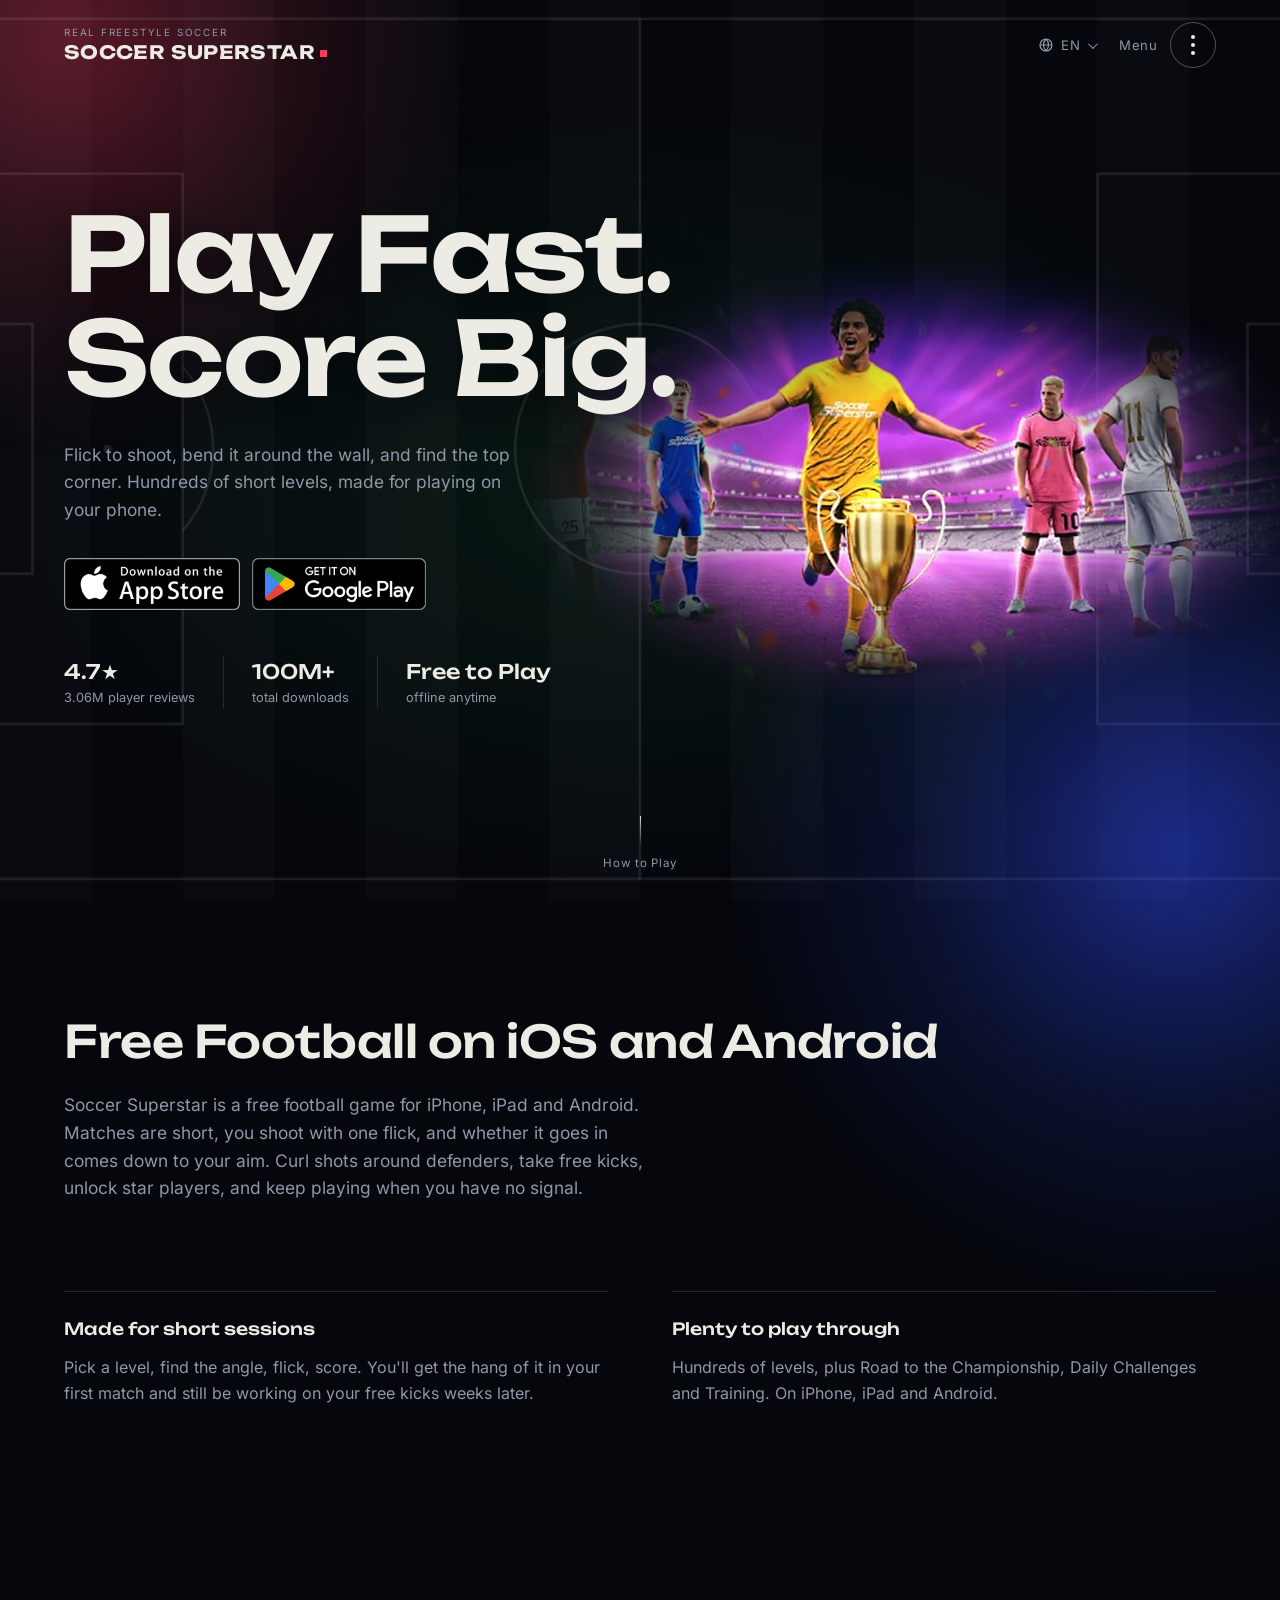
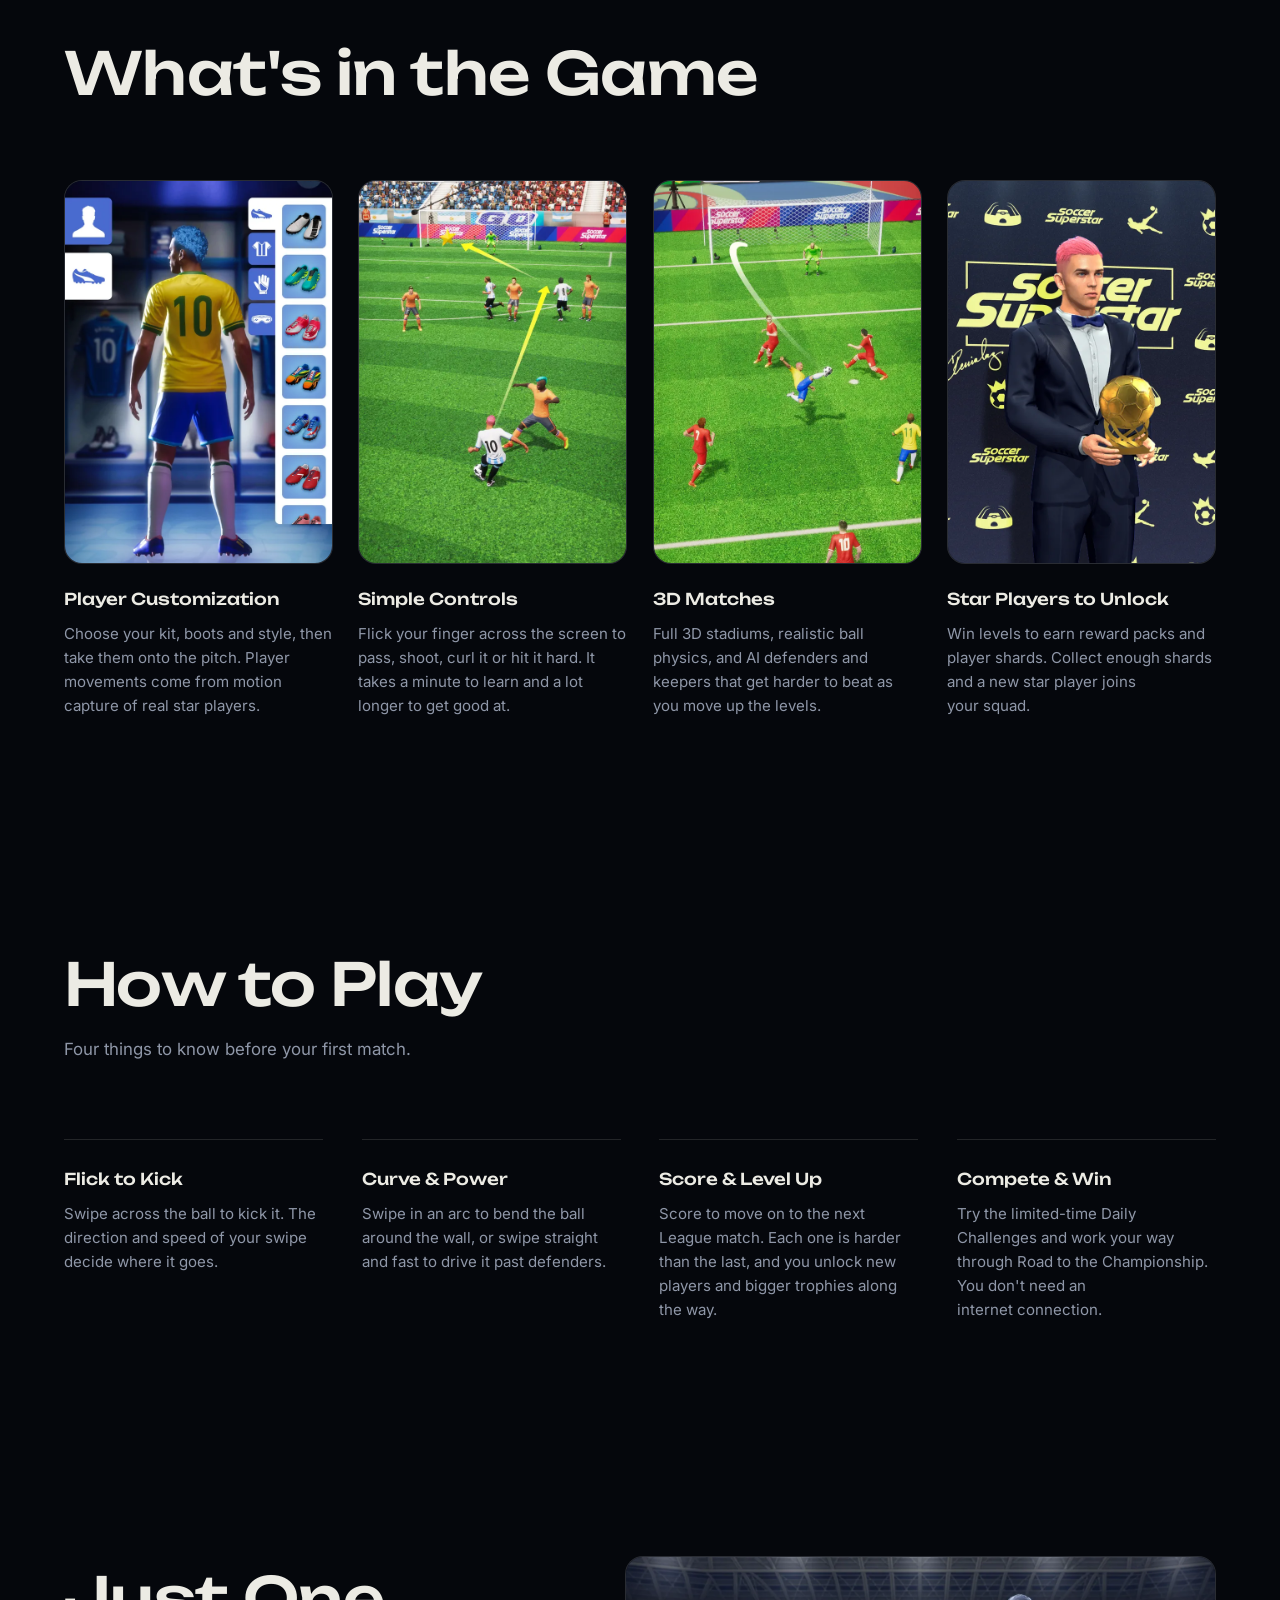
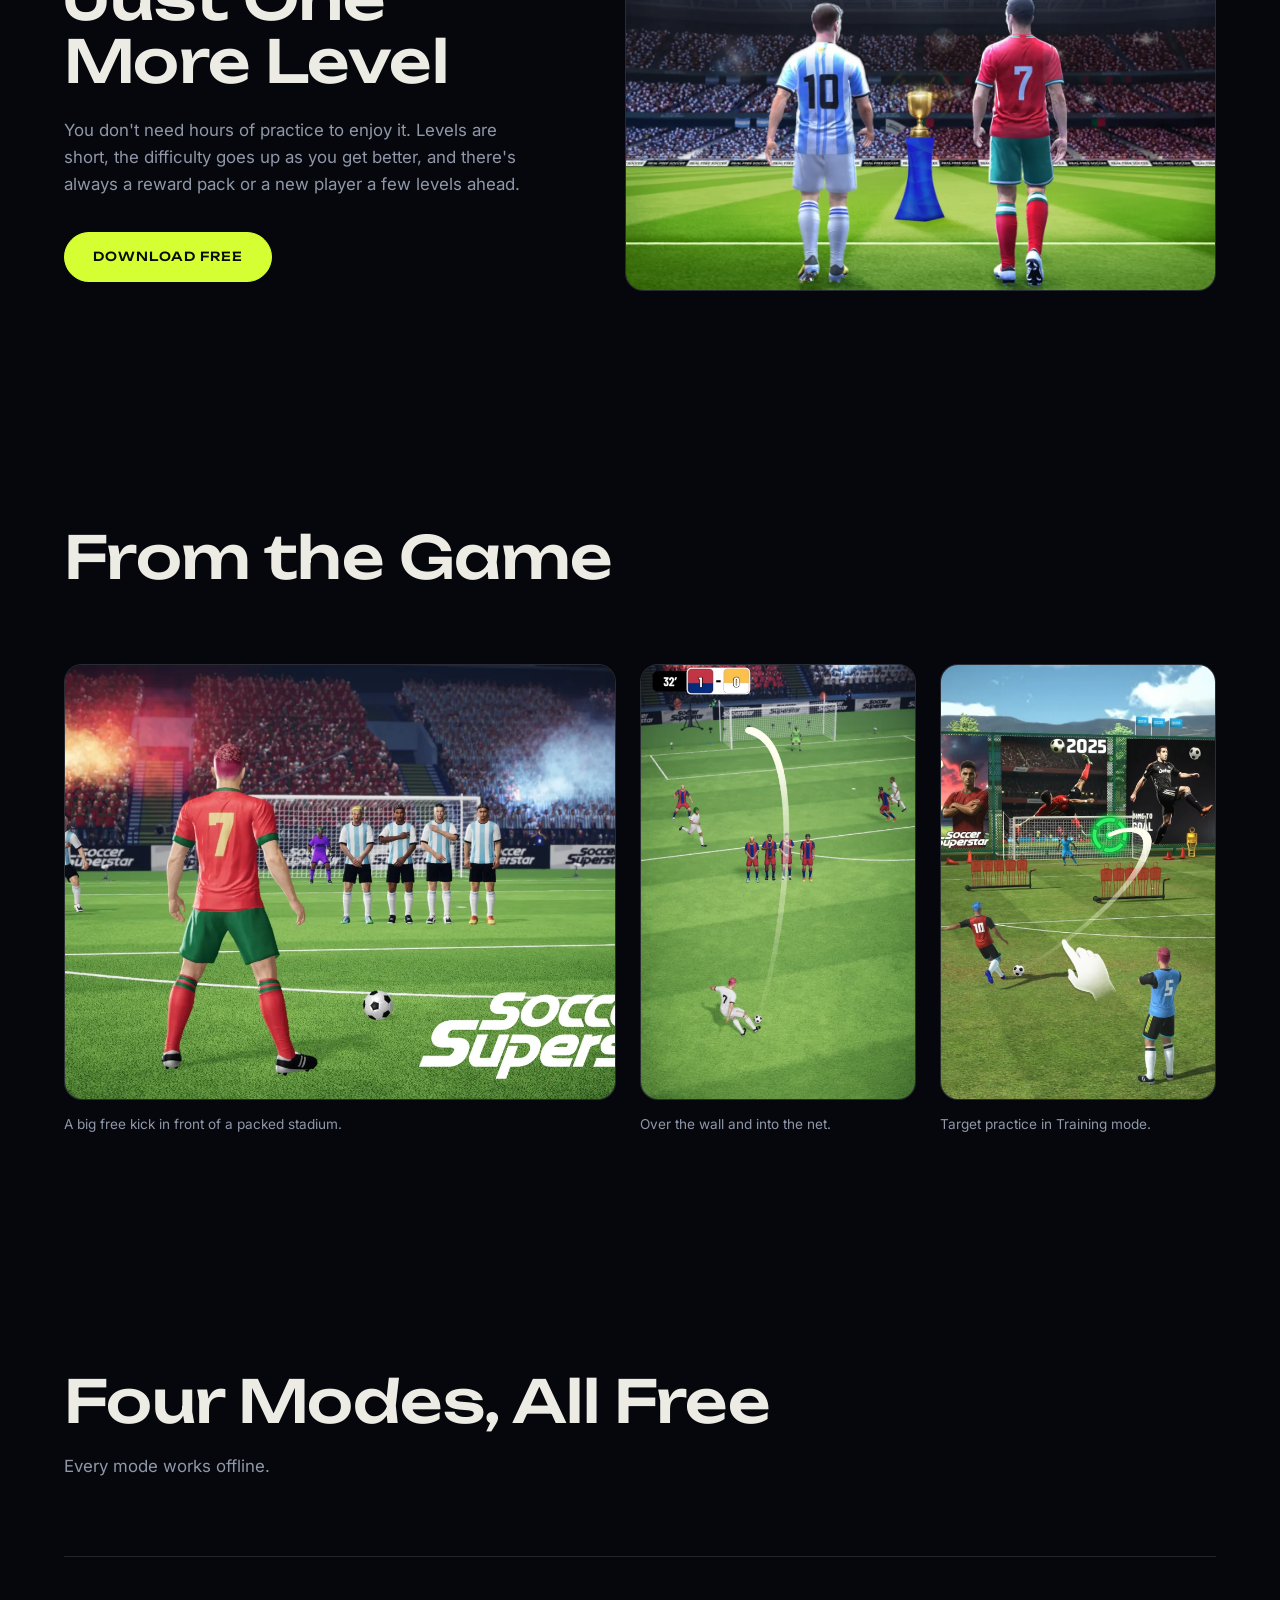
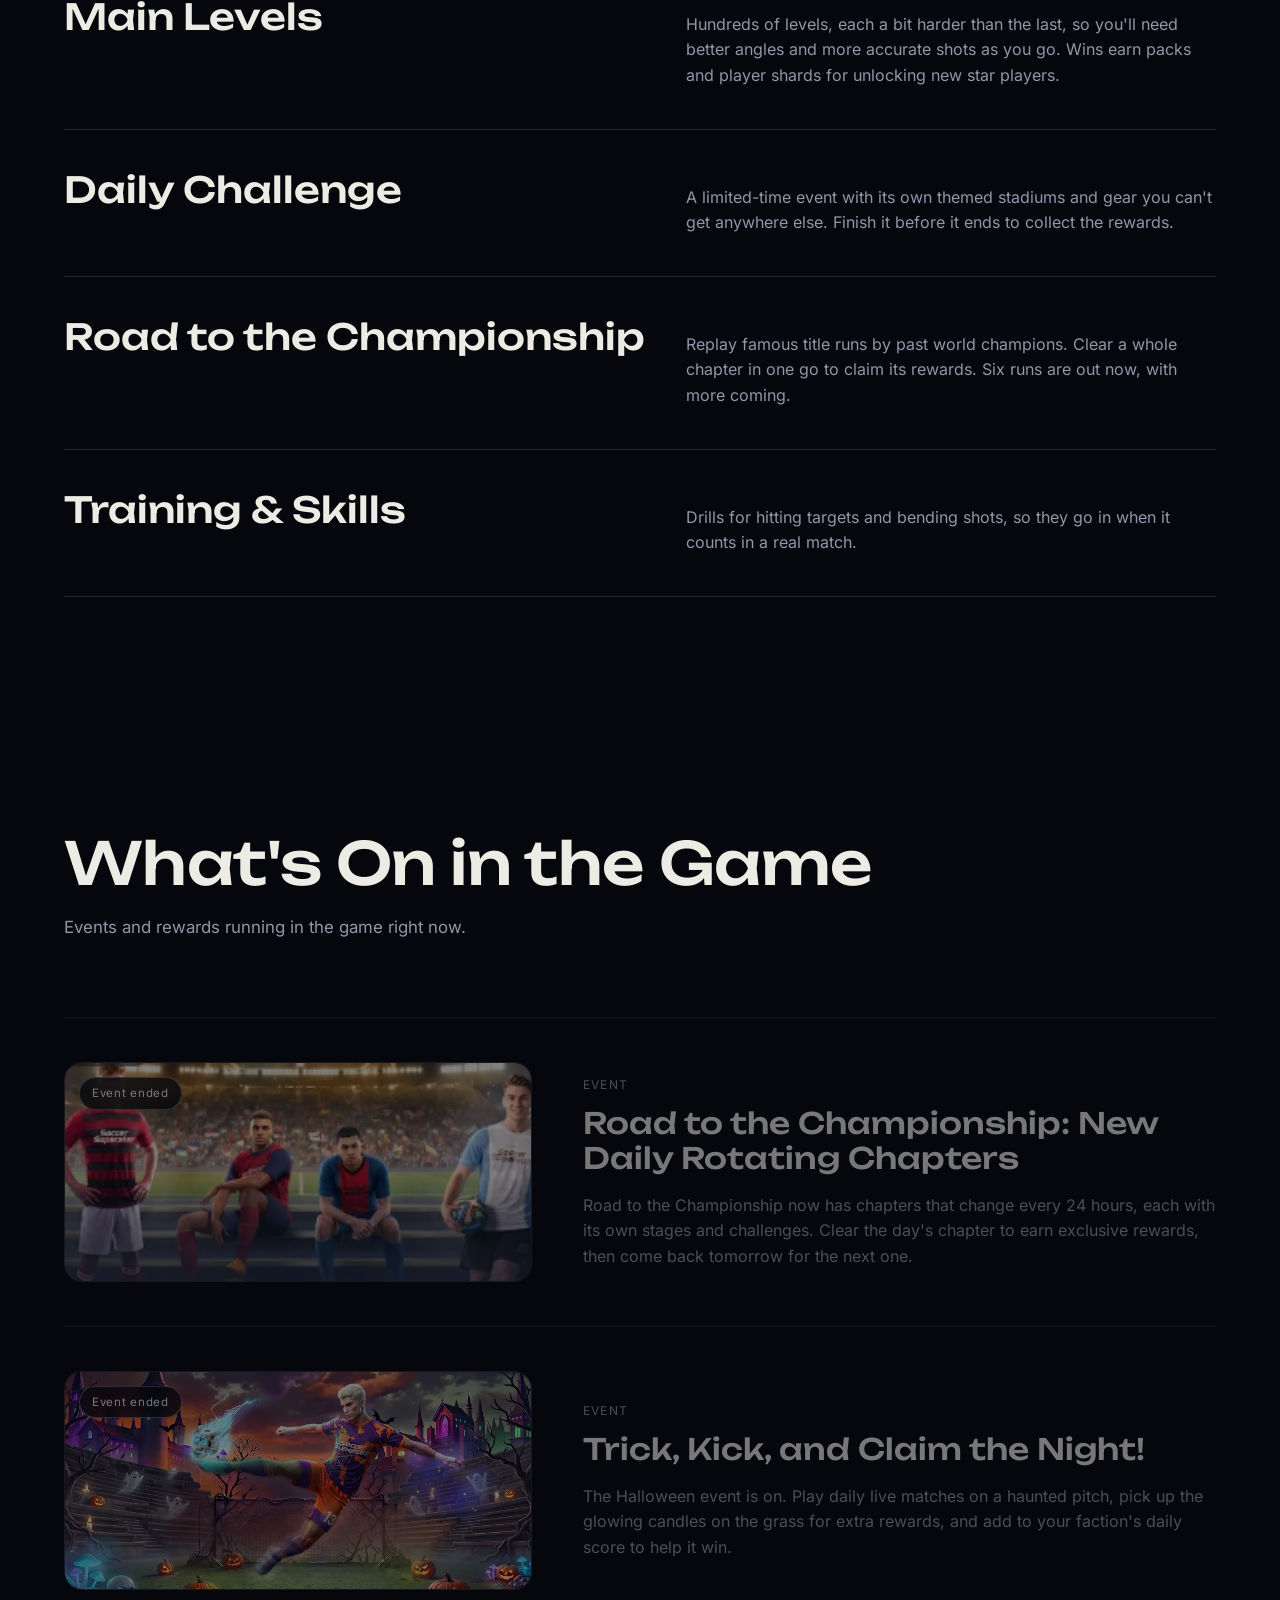
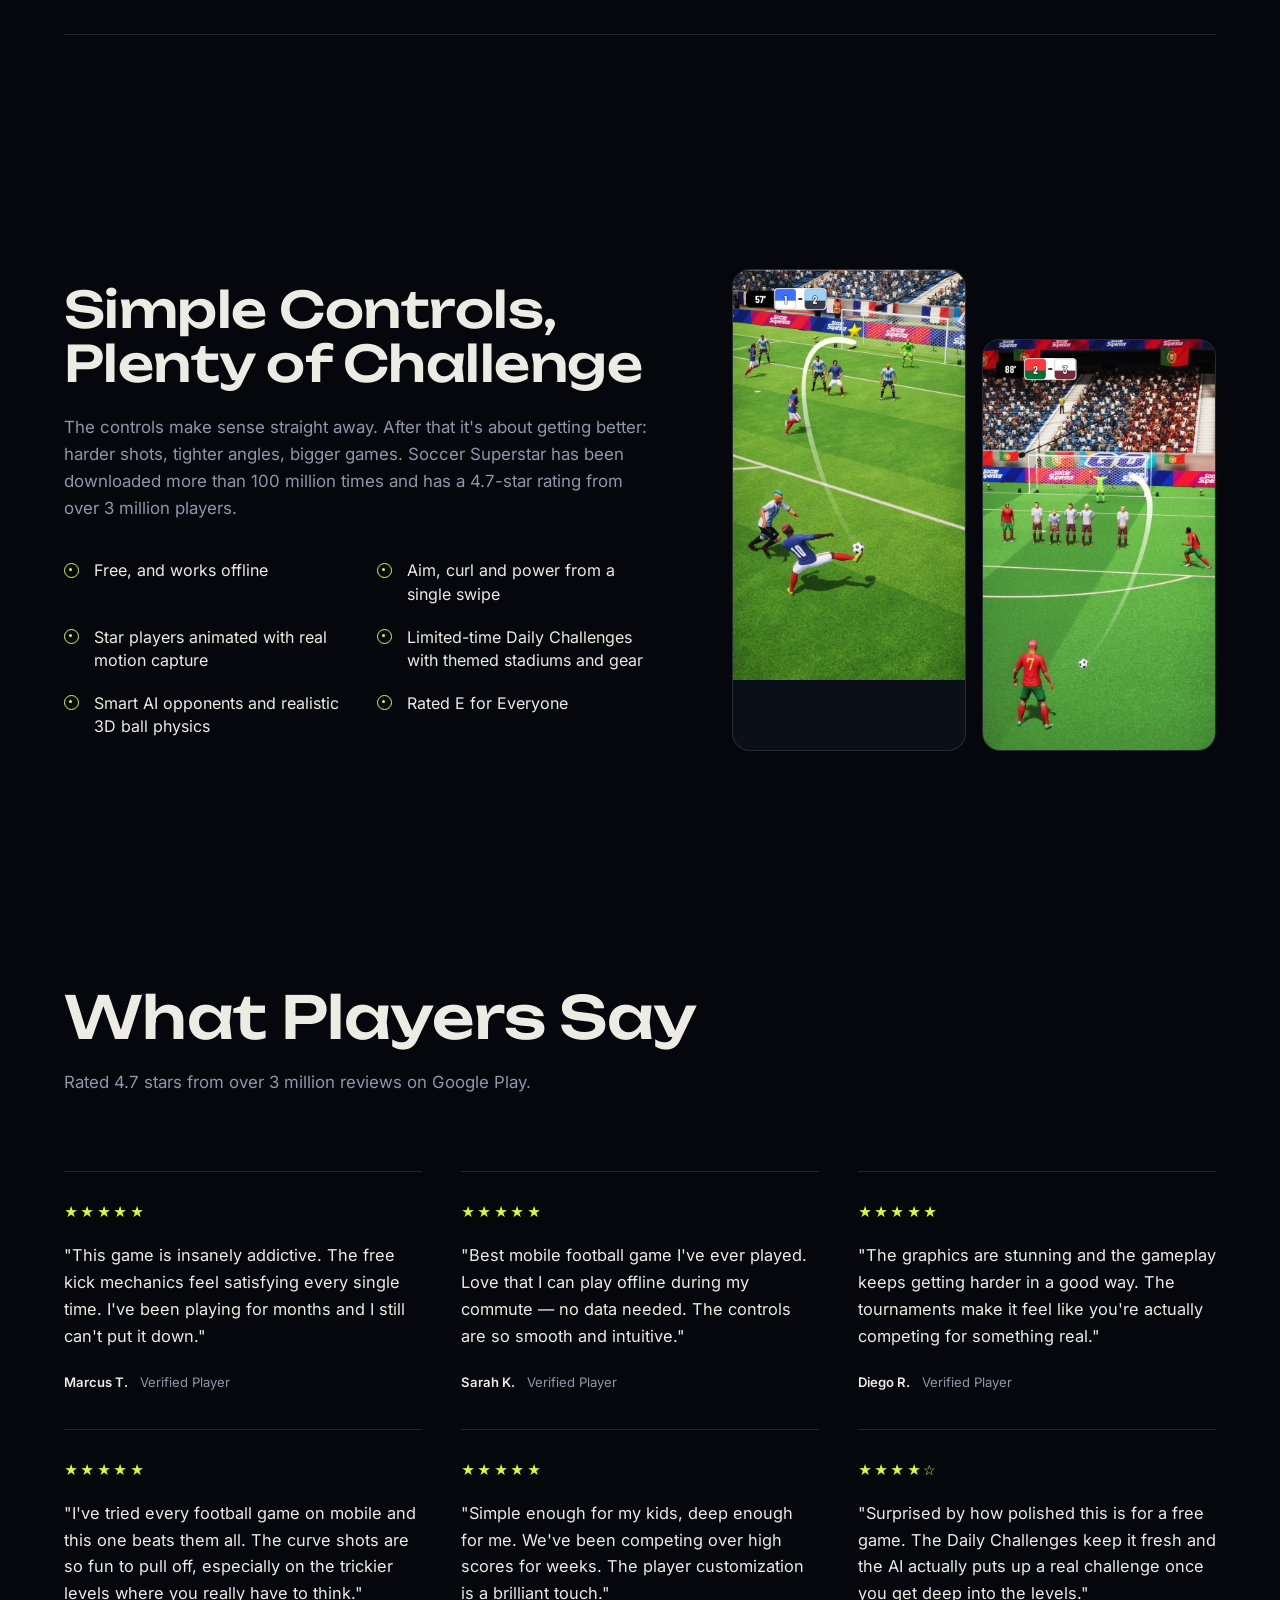
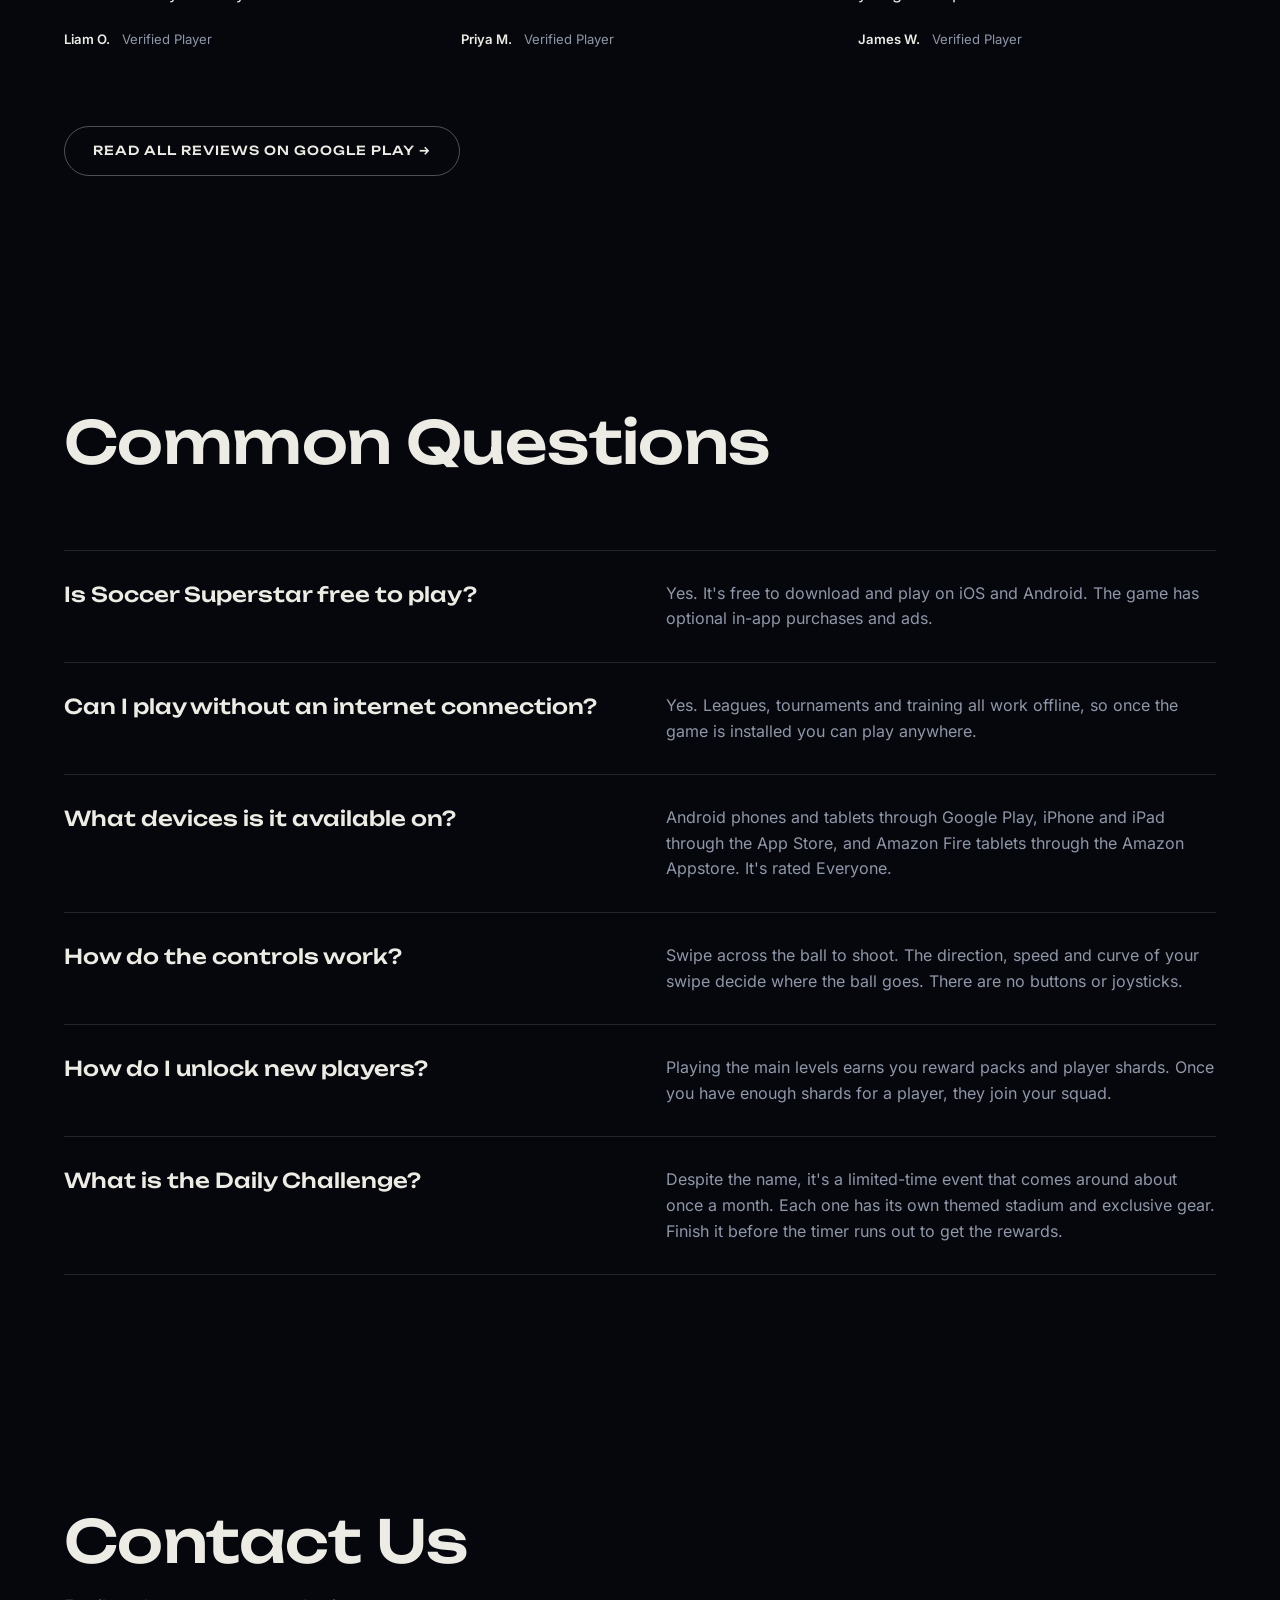
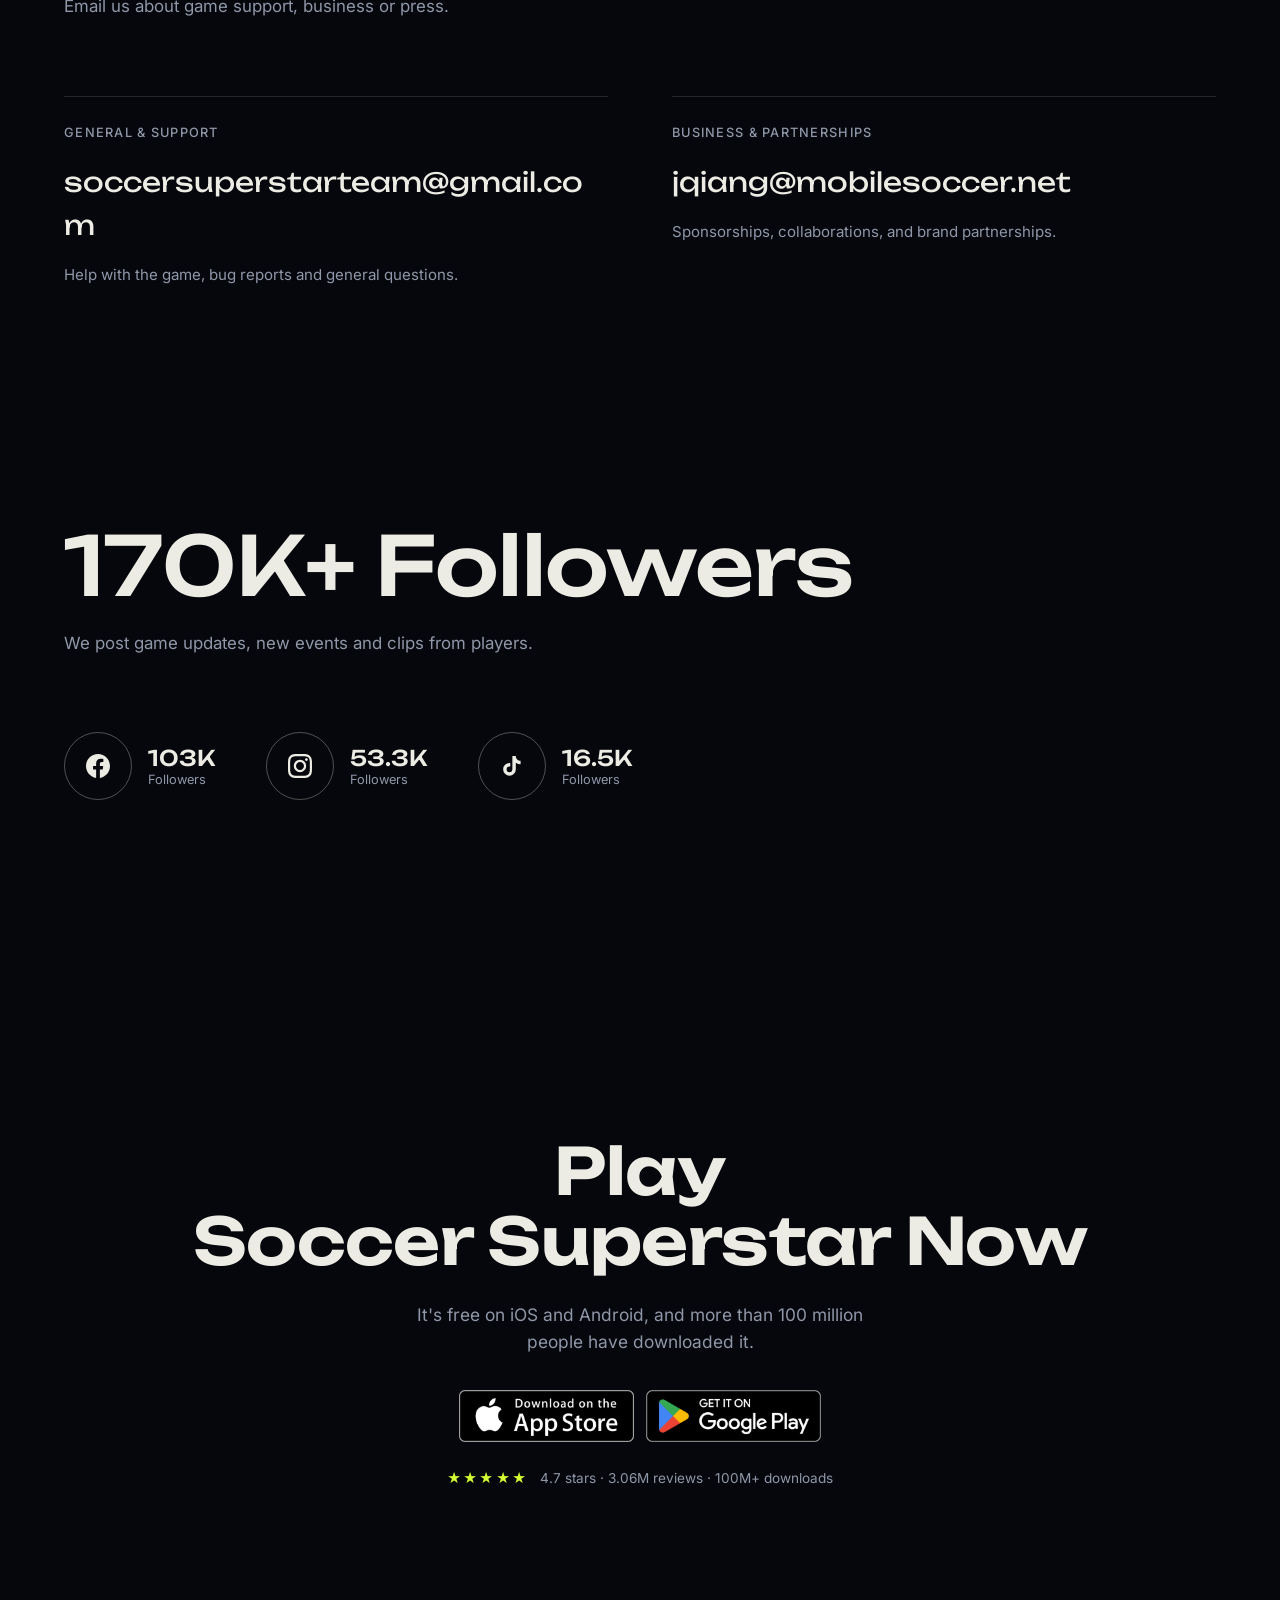
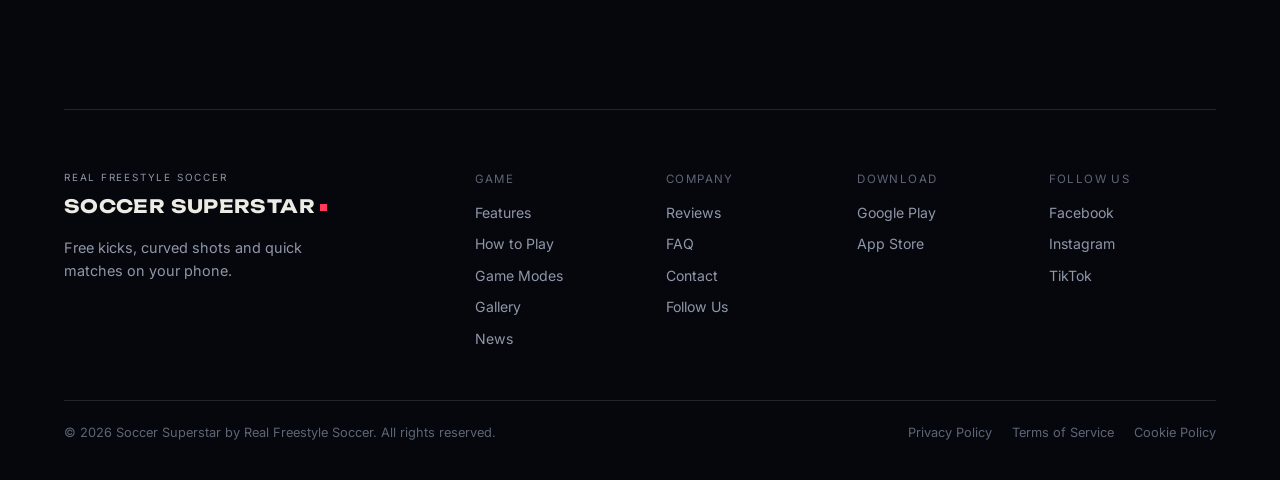
==== commit 31be1130: "Remove the scrolling text strip Co-Authored-By: Claude Opus 5.5 <noreply@anthropic.com> Claude-Sessi" ====
--- a/index.html
+++ b/index.html
@@ -226,48 +226,6 @@
         </div>
       </section>
 
-      <!-- ═══ TICKER STRIP ═══ -->
-      <section class="strip" aria-hidden="true">
-        <div class="strip-track">
-          <span>PLAY OFFLINE</span>
-          <span aria-hidden="true">✦</span>
-          <span>FREE KICKS</span>
-          <span aria-hidden="true">✦</span>
-          <span>CURVED SHOTS</span>
-          <span aria-hidden="true">✦</span>
-          <span>STAR PLAYERS</span>
-          <span aria-hidden="true">✦</span>
-          <span>DAILY CHALLENGE</span>
-          <span aria-hidden="true">✦</span>
-          <span>100M+ DOWNLOADS</span>
-          <span aria-hidden="true">✦</span>
-          <span>3D MATCHES</span>
-          <span aria-hidden="true">✦</span>
-          <span>4.7 STAR RATING</span>
-          <span aria-hidden="true">✦</span>
-          <span>ROAD TO THE CHAMPIONSHIP</span>
-          <span aria-hidden="true">✦</span>
-          <span>PLAY OFFLINE</span>
-          <span aria-hidden="true">✦</span>
-          <span>FREE KICKS</span>
-          <span aria-hidden="true">✦</span>
-          <span>CURVED SHOTS</span>
-          <span aria-hidden="true">✦</span>
-          <span>STAR PLAYERS</span>
-          <span aria-hidden="true">✦</span>
-          <span>DAILY CHALLENGE</span>
-          <span aria-hidden="true">✦</span>
-          <span>100M+ DOWNLOADS</span>
-          <span aria-hidden="true">✦</span>
-          <span>3D MATCHES</span>
-          <span aria-hidden="true">✦</span>
-          <span>4.7 STAR RATING</span>
-          <span aria-hidden="true">✦</span>
-          <span>ROAD TO THE CHAMPIONSHIP</span>
-        </div>
-      </section>
-
-
       <!-- ═══ FEATURES ═══ -->
       <section class="features section" id="features">
         <div class="section-heading">
--- a/styles.css
+++ b/styles.css
@@ -450,30 +450,6 @@
 .intro-columns p { color: var(--muted); }
 
 /* ─────────────────────────────────────────────
-   TICKER
-───────────────────────────────────────────── */
-.strip {
-  position: relative; z-index: 2;
-  border-top: 1px solid var(--line);
-  border-bottom: 1px solid var(--line);
-  overflow: hidden;
-  padding: 18px 0;
-  background: rgba(5, 7, 12, 0.5);
-}
-.strip-track {
-  display: flex; gap: 34px;
-  width: max-content;
-  animation: ticker 40s linear infinite;
-  font-family: var(--display);
-  font-size: 0.8rem;
-  letter-spacing: 0.12em;
-  white-space: nowrap;
-  color: var(--muted);
-}
-.strip-track span[aria-hidden] { color: var(--lime); }
-@keyframes ticker { from { transform: translateX(0); } to { transform: translateX(-50%); } }
-
-/* ─────────────────────────────────────────────
    FEATURES
 ───────────────────────────────────────────── */
 .feature-grid { display: grid; grid-template-columns: repeat(4, minmax(0, 1fr)); gap: clamp(16px, 2vw, 28px); }
@@ -708,7 +684,6 @@
 html[dir="rtl"] .nav { padding-left: var(--gutter); padding-right: calc(var(--gutter) + 18vw); }
 html[dir="rtl"] .nav a { align-self: flex-end; }
 html[dir="rtl"] .lang-menu { right: auto; left: 0; }
-html[dir="rtl"] .strip-track { animation-direction: reverse; }
 html[dir="rtl"] .brand-logo, html[dir="rtl"] .brand-kicker { direction: ltr; text-align: right; }
 html[dir="rtl"] .brand-logo::after { margin-left: 0; margin-right: 5px; }
 html[dir="rtl"] .hero-stats li { border-left: 0; border-right: 1px solid var(--line); }
@@ -846,6 +821,6 @@
 ───────────────────────────────────────────── */
 @media (prefers-reduced-motion: reduce) {
   html { scroll-behavior: auto; }
-  .strip-track, .hero-link span { animation: none !important; }
+  .hero-link span { animation: none !important; }
   .nav, .nav a, .mode-card h3, .feature-card img, .news-media img { transition: none !important; }
 }
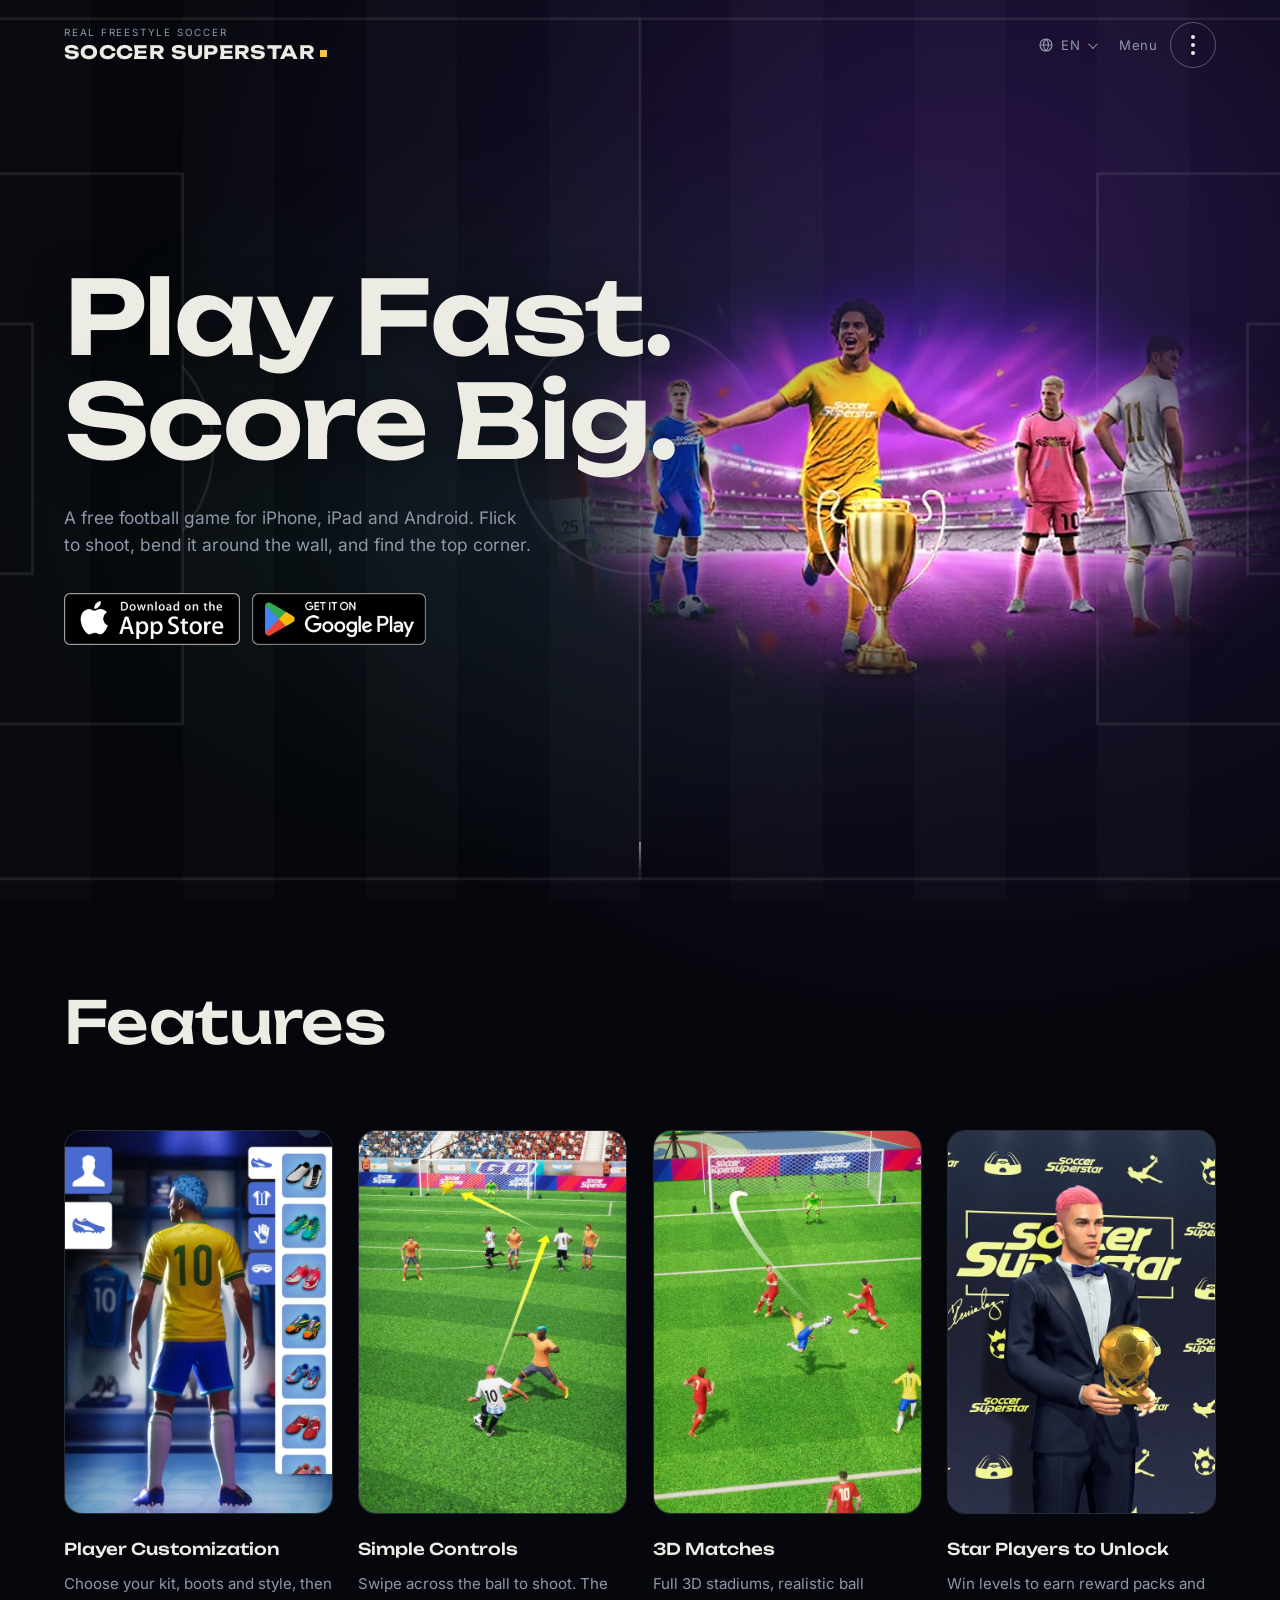
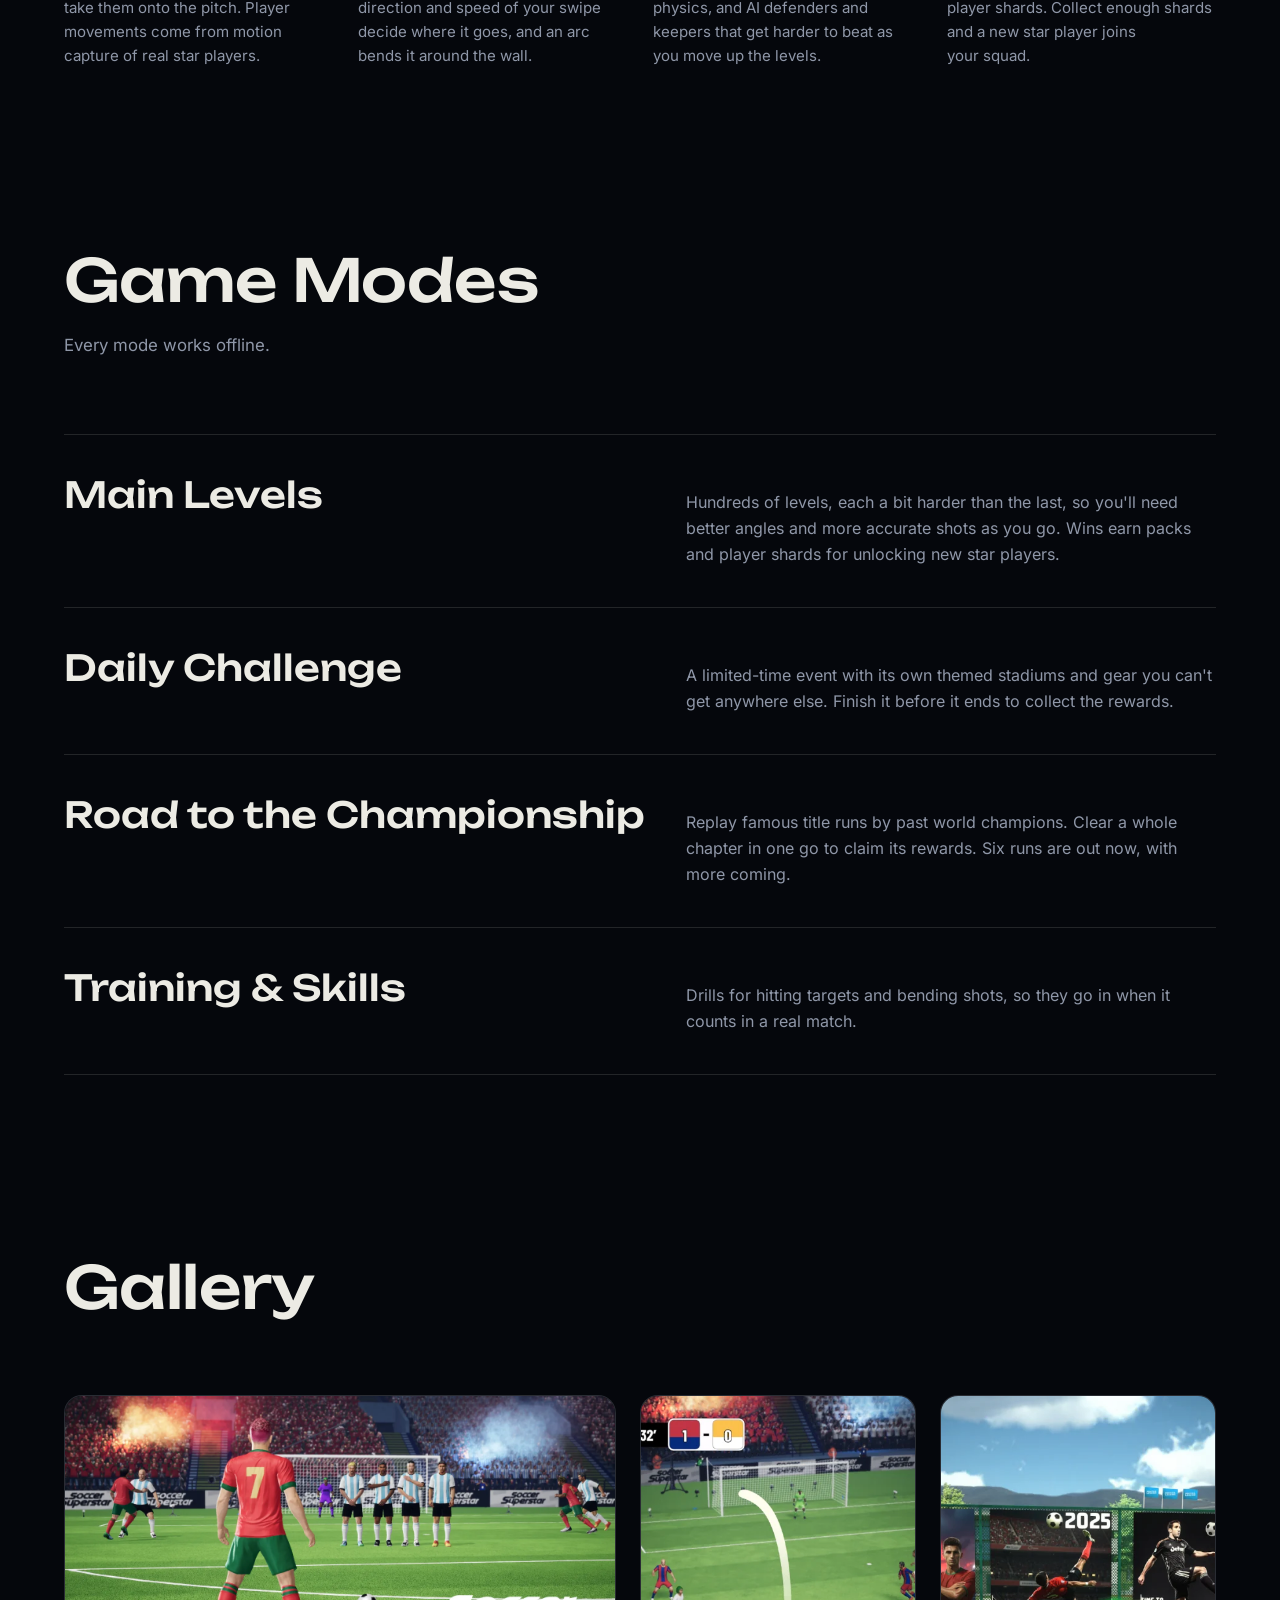
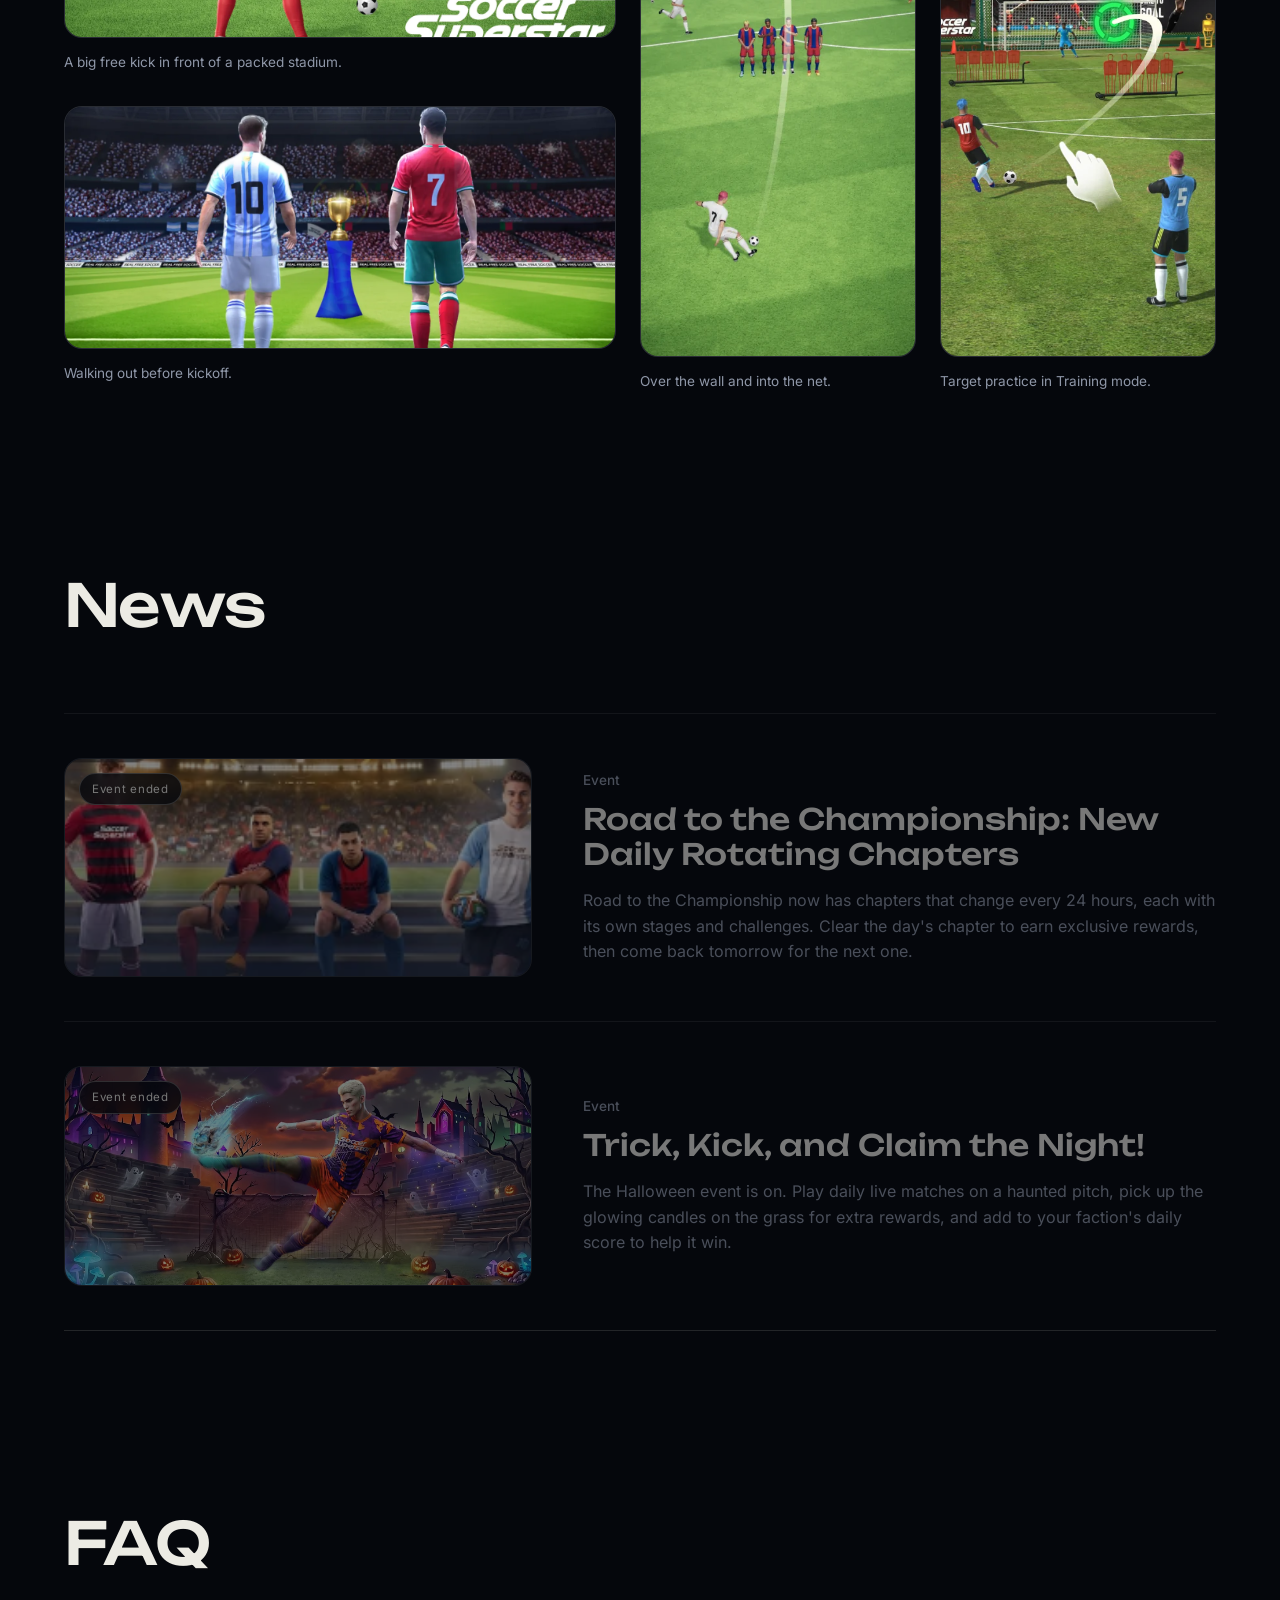
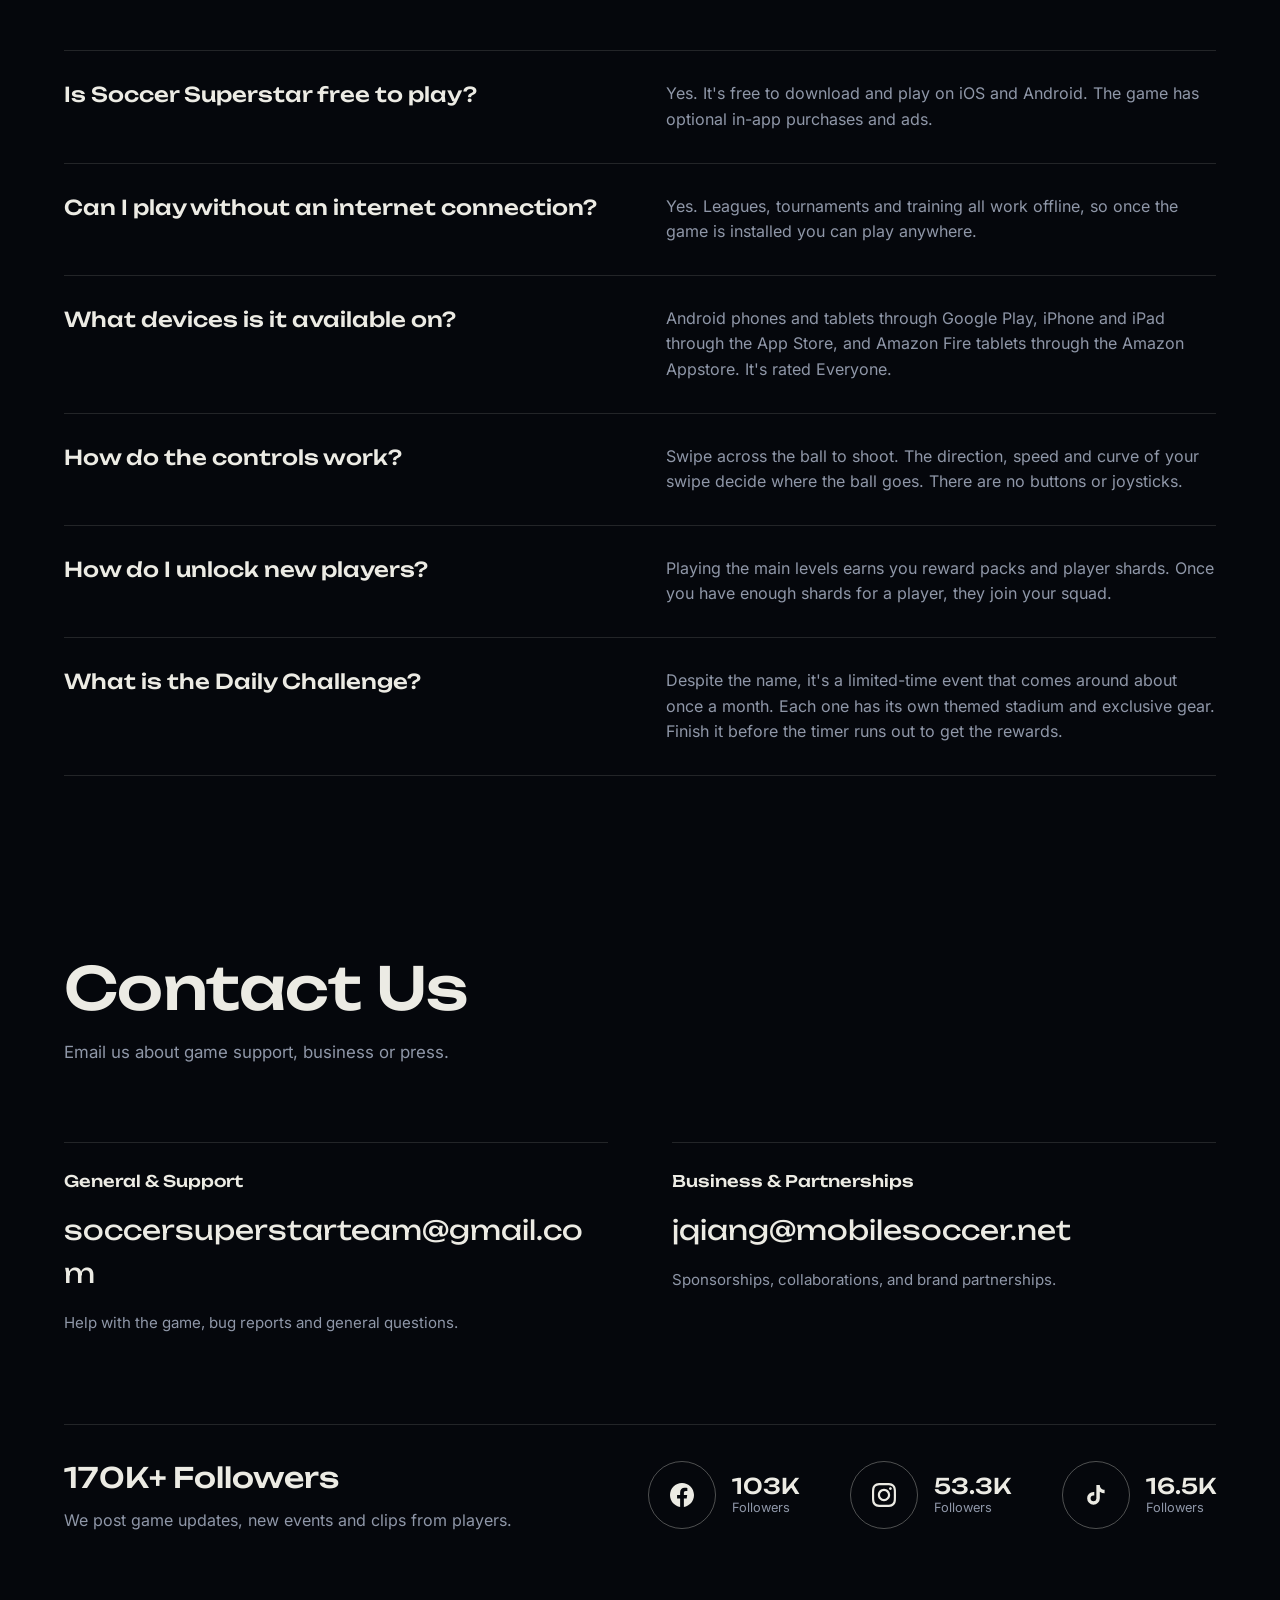
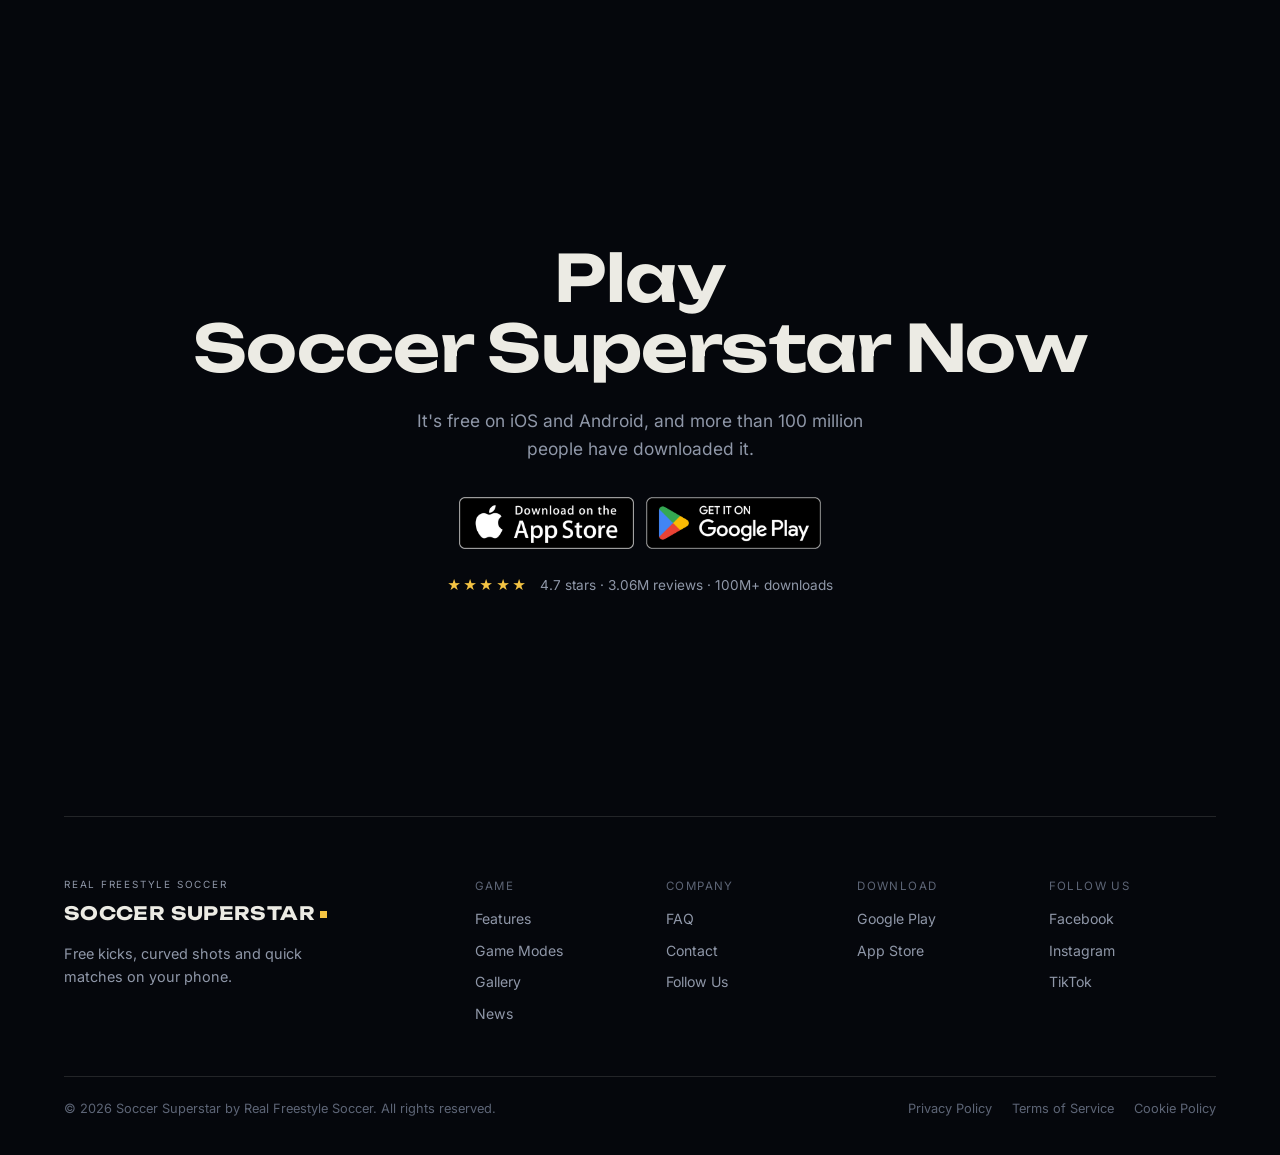
==== commit 7c04bfab: "Trim repeated sections, plain section names, colours from the game art Removes the intro, How to Pla" ====
--- a/index.html
+++ b/index.html
@@ -172,11 +172,9 @@
       </div>
       <nav class="nav" id="site-menu" aria-label="Primary navigation">
         <a href="#features">Features</a>
-        <a href="#how-to-play">How to Play</a>
         <a href="#modes">Game Modes</a>
         <a href="#gallery">Gallery</a>
         <a href="#news">News</a>
-        <a href="#reviews">Reviews</a>
         <a href="#faq">FAQ</a>
         <a href="#contact">Contact</a>
         <a href="#play" class="nav-cta">Play Now</a>
@@ -191,45 +189,22 @@
       <section class="hero">
         <div class="hero-copy">
           <h1><span class="visually-hidden">Soccer Superstar: </span>Play Fast.<br>Score Big.</h1>
-          <p class="hero-text">Flick to shoot, bend it around the wall, and find the top corner. Hundreds of short levels, made for playing on your phone.</p>
+          <p class="hero-text">A free football game for iPhone, iPad and Android. Flick to shoot, bend it around the wall, and find the top corner.</p>
           <div class="store-links" aria-label="Download Soccer Superstar">
             <a href="https://apps.apple.com/us/app/soccer-superstar/id1550945606" class="store-badge" target="_blank" rel="noopener noreferrer"><img src="/assets/badges/app-store-en.png" alt="Download on the App Store" width="540" height="160"></a>
             <a href="https://play.google.com/store/apps/details?id=com.soccer.score.star&amp;hl=en_US" class="store-badge" target="_blank" rel="noopener noreferrer"><img src="/assets/badges/google-play-en.png" alt="Get it on Google Play" width="538" height="160"></a>
           </div>
-          <ul class="hero-stats" aria-label="Key highlights">
-            <li><strong>4.7★</strong><span>3.06M player reviews</span></li>
-            <li><strong>100M+</strong><span>total downloads</span></li>
-            <li><strong>Free to Play</strong><span>offline anytime</span></li>
-          </ul>
         </div>
         <div class="hero-art">
           <img src="/assets/images/soccer-superstar-hero-players.webp" alt="Soccer Superstar football heroes standing around a gold trophy in a purple lit stadium" width="1220" height="682" fetchpriority="high">
         </div>
-        <a href="#how-to-play" class="hero-link">How to Play <span aria-hidden="true">↓</span></a>
-      </section>
-
-      <!-- ═══ OFFICIAL SITE SEO INTRO ═══ -->
-      <section class="official-intro section" id="official-site">
-        <div class="intro-panel frame-cut">
-          <h2>Free Football on iOS and Android</h2>
-          <p>Soccer Superstar is a free football game for iPhone, iPad and Android. Matches are short, you shoot with one flick, and whether it goes in comes down to your aim. Curl shots around defenders, take free kicks, unlock star players, and keep playing when you have no signal.</p>
-          <div class="intro-columns">
-            <div>
-              <h3>Made for short sessions</h3>
-              <p>Pick a level, find the angle, flick, score. You'll get the hang of it in your first match and still be working on your free kicks weeks later.</p>
-            </div>
-            <div>
-              <h3>Plenty to play through</h3>
-              <p>Hundreds of levels, plus Road to the Championship, Daily Challenges and Training. On iPhone, iPad and Android.</p>
-            </div>
-          </div>
-        </div>
+        <a href="#features" class="hero-link" aria-label="Features"><span aria-hidden="true"></span></a>
       </section>
 
       <!-- ═══ FEATURES ═══ -->
       <section class="features section" id="features">
         <div class="section-heading">
-          <h2>What's in the Game</h2>
+          <h2>Features</h2>
         </div>
         <div class="feature-grid">
           <article class="feature-card frame-cut">
@@ -243,7 +218,7 @@
             <img src="/assets/images/soccer-superstar-flick-pass-arrows-controls.webp" alt="Soccer Superstar number 10 lining up a pass, with arrows showing the ball's path toward goal" width="640" height="1138" loading="lazy">
             <div class="feature-card-copy">
               <h3>Simple Controls</h3>
-              <p>Flick your finger across the screen to pass, shoot, curl it or hit it hard. It takes a minute to learn and a lot longer to get good at.</p>
+              <p>Swipe across the ball to shoot. The direction and speed of your swipe decide where it goes, and an arc bends it around the wall.</p>
             </div>
           </article>
           <article class="feature-card frame-cut">
@@ -263,53 +238,49 @@
         </div>
       </section>
 
-      <!-- ═══ HOW TO PLAY ═══ -->
-      <section class="how-to-play section" id="how-to-play">
+      <!-- ═══ GAME MODES ═══ -->
+      <section class="modes section" id="modes">
         <div class="section-heading">
-          <h2>How to Play</h2>
-          <p class="section-subtext">Four things to know before your first match.</p>
-        </div>
-        <div class="steps-grid">
-          <div class="step-card frame-cut">
-            <h3>Flick to Kick</h3>
-            <p>Swipe across the ball to kick it. The direction and speed of your swipe decide where it goes.</p>
-          </div>
-          <div class="step-card frame-cut">
-            <h3>Curve &amp; Power</h3>
-            <p>Swipe in an arc to bend the ball around the wall, or swipe straight and fast to drive it past defenders.</p>
-          </div>
-          <div class="step-card frame-cut">
-            <h3>Score &amp; Level Up</h3>
-            <p>Score to move on to the next League match. Each one is harder than the last, and you unlock new players and bigger trophies along the way.</p>
-          </div>
-          <div class="step-card frame-cut">
-            <h3>Compete &amp; Win</h3>
-            <p>Try the limited-time Daily Challenges and work your way through Road to the Championship. You don't need an internet connection.</p>
-          </div>
-        </div>
-      </section>
-
-      <!-- ═══ SHOWCASE ═══ -->
-      <section class="showcase section">
-        <div class="showcase-copy">
-          <h2>Just One More Level</h2>
-          <p>You don't need hours of practice to enjoy it. Levels are short, the difficulty goes up as you get better, and there's always a reward pack or a new player a few levels ahead.</p>
-          <a href="#play" class="button button-primary">Download Free</a>
-        </div>
-        <div class="showcase-media frame-cut">
-          <img src="/assets/images/soccer-superstar-walkout-trophy-before-kickoff.webp" alt="Soccer Superstar stadium scene showing number 10 and number 7 players walking toward a trophy before kickoff" width="1400" height="790" loading="lazy">
+          <h2>Game Modes</h2>
+          <p class="section-subtext">Every mode works offline.</p>
+        </div>
+        <div class="modes-grid">
+          <div class="mode-card frame-cut">
+            <div class="mode-icon" aria-hidden="true">⚽</div>
+            <h3>Main Levels</h3>
+            <p>Hundreds of levels, each a bit harder than the last, so you'll need better angles and more accurate shots as you go. Wins earn packs and player shards for unlocking new star players.</p>
+          </div>
+          <div class="mode-card frame-cut">
+            <div class="mode-icon" aria-hidden="true">🏆</div>
+            <h3>Daily Challenge</h3>
+            <p>A limited-time event with its own themed stadiums and gear you can't get anywhere else. Finish it before it ends to collect the rewards.</p>
+          </div>
+          <div class="mode-card frame-cut">
+            <div class="mode-icon" aria-hidden="true">🌍</div>
+            <h3>Road to the Championship</h3>
+            <p>Replay famous title runs by past world champions. Clear a whole chapter in one go to claim its rewards. Six runs are out now, with more coming.</p>
+          </div>
+          <div class="mode-card frame-cut">
+            <div class="mode-icon" aria-hidden="true">🎽</div>
+            <h3>Training &amp; Skills</h3>
+            <p>Drills for hitting targets and bending shots, so they go in when it counts in a real match.</p>
+          </div>
         </div>
       </section>
 
       <!-- ═══ GALLERY ═══ -->
       <section class="gallery section" id="gallery">
         <div class="section-heading">
-          <h2>From the Game</h2>
+          <h2>Gallery</h2>
         </div>
         <div class="gallery-grid">
           <figure class="gallery-card frame-cut landscape">
             <img src="/assets/images/soccer-superstar-free-kick-key-art.webp" alt="Soccer Superstar Portugal free kick scene against Argentina with crowd flares inside a football stadium" width="1400" height="788" loading="lazy">
             <figcaption>A big free kick in front of a packed stadium.</figcaption>
+          </figure>
+          <figure class="gallery-card frame-cut landscape">
+            <img src="/assets/images/soccer-superstar-walkout-trophy-before-kickoff.webp" alt="Soccer Superstar stadium scene showing number 10 and number 7 players walking toward a trophy before kickoff" width="1400" height="790" loading="lazy">
+            <figcaption>Walking out before kickoff.</figcaption>
           </figure>
           <figure class="gallery-card frame-cut portrait">
             <img src="/assets/images/soccer-superstar-free-kick-wall-challenge.webp" alt="Soccer Superstar white shirt player taking a free kick over a defensive wall toward goal" width="507" height="863" loading="lazy">
@@ -322,42 +293,11 @@
         </div>
       </section>
 
-      <!-- ═══ GAME MODES ═══ -->
-      <section class="modes section" id="modes">
-        <div class="section-heading">
-          <h2>Four Modes, All Free</h2>
-          <p class="section-subtext">Every mode works offline.</p>
-        </div>
-        <div class="modes-grid">
-          <div class="mode-card frame-cut">
-            <div class="mode-icon" aria-hidden="true">⚽</div>
-            <h3>Main Levels</h3>
-            <p>Hundreds of levels, each a bit harder than the last, so you'll need better angles and more accurate shots as you go. Wins earn packs and player shards for unlocking new star players.</p>
-          </div>
-          <div class="mode-card frame-cut">
-            <div class="mode-icon" aria-hidden="true">🏆</div>
-            <h3>Daily Challenge</h3>
-            <p>A limited-time event with its own themed stadiums and gear you can't get anywhere else. Finish it before it ends to collect the rewards.</p>
-          </div>
-          <div class="mode-card frame-cut">
-            <div class="mode-icon" aria-hidden="true">🌍</div>
-            <h3>Road to the Championship</h3>
-            <p>Replay famous title runs by past world champions. Clear a whole chapter in one go to claim its rewards. Six runs are out now, with more coming.</p>
-          </div>
-          <div class="mode-card frame-cut">
-            <div class="mode-icon" aria-hidden="true">🎽</div>
-            <h3>Training &amp; Skills</h3>
-            <p>Drills for hitting targets and bending shots, so they go in when it counts in a real match.</p>
-          </div>
-        </div>
-      </section>
-
       <!-- ═══ NEWS ═══ -->
       <!-- To add a post: copy one <article class="news-card">, put it first, update the image, text and data-ends (YYYY-MM-DD). -->
       <section class="news section" id="news" data-ended-label="Event ended">
         <div class="section-heading">
-          <h2>What's On in the Game</h2>
-          <p class="section-subtext">Events and rewards running in the game right now.</p>
+          <h2>News</h2>
         </div>
         <div class="news-grid">
           <article class="news-card frame-cut" data-ends="2026-11-14">
@@ -385,109 +325,10 @@
         </div>
       </section>
 
-      <!-- ═══ ABOUT ═══ -->
-      <section class="about section" id="about">
-        <div class="about-grid">
-          <div class="about-copy">
-            <h2>Simple Controls, Plenty of Challenge</h2>
-            <p>The controls make sense straight away. After that it's about getting better: harder shots, tighter angles, bigger games. Soccer Superstar has been downloaded more than 100 million times and has a 4.7-star rating from over 3 million players.</p>
-            <ul class="checklist">
-              <li>Free, and works offline</li>
-              <li>Aim, curl and power from a single swipe</li>
-              <li>Star players animated with real motion capture</li>
-              <li>Limited-time Daily Challenges with themed stadiums and gear</li>
-              <li>Smart AI opponents and realistic 3D ball physics</li>
-              <li>Rated E for Everyone</li>
-            </ul>
-          </div>
-          <div class="about-stack">
-            <div class="mini-card frame-cut">
-              <img src="/assets/images/soccer-superstar-curling-volley-top-corner.webp" alt="Curved shot gameplay sequence from Soccer Superstar showing football action near the penalty box" width="640" height="1138" loading="lazy">
-            </div>
-            <div class="mini-card frame-cut">
-              <img src="/assets/images/soccer-superstar-curled-free-kick-over-wall.webp" alt="Soccer Superstar number 7 curling a free kick over the wall late in the match" width="640" height="1138" loading="lazy">
-            </div>
-          </div>
-        </div>
-      </section>
-
-      <!-- ═══ PLAYER REVIEWS ═══ -->
-      <section class="reviews section" id="reviews">
-        <div class="section-heading">
-          <h2>What Players Say</h2>
-          <p class="section-subtext">Rated 4.7 stars from over 3 million reviews on Google Play.</p>
-        </div>
-        <div class="reviews-grid">
-          <article class="review-card frame-cut">
-            <div class="review-stars" aria-label="5 out of 5 stars">★★★★★</div>
-            <blockquote>
-              <p>"This game is insanely addictive. The free kick mechanics feel satisfying every single time. I've been playing for months and I still can't put it down."</p>
-            </blockquote>
-            <footer class="review-author">
-              <span class="review-name">Marcus T.</span>
-              <span class="review-badge">Verified Player</span>
-            </footer>
-          </article>
-          <article class="review-card frame-cut">
-            <div class="review-stars" aria-label="5 out of 5 stars">★★★★★</div>
-            <blockquote>
-              <p>"Best mobile football game I've ever played. Love that I can play offline during my commute — no data needed. The controls are so smooth and intuitive."</p>
-            </blockquote>
-            <footer class="review-author">
-              <span class="review-name">Sarah K.</span>
-              <span class="review-badge">Verified Player</span>
-            </footer>
-          </article>
-          <article class="review-card frame-cut">
-            <div class="review-stars" aria-label="5 out of 5 stars">★★★★★</div>
-            <blockquote>
-              <p>"The graphics are stunning and the gameplay keeps getting harder in a good way. The tournaments make it feel like you're actually competing for something real."</p>
-            </blockquote>
-            <footer class="review-author">
-              <span class="review-name">Diego R.</span>
-              <span class="review-badge">Verified Player</span>
-            </footer>
-          </article>
-          <article class="review-card frame-cut">
-            <div class="review-stars" aria-label="5 out of 5 stars">★★★★★</div>
-            <blockquote>
-              <p>"I've tried every football game on mobile and this one beats them all. The curve shots are so fun to pull off, especially on the trickier levels where you really have to think."</p>
-            </blockquote>
-            <footer class="review-author">
-              <span class="review-name">Liam O.</span>
-              <span class="review-badge">Verified Player</span>
-            </footer>
-          </article>
-          <article class="review-card frame-cut">
-            <div class="review-stars" aria-label="5 out of 5 stars">★★★★★</div>
-            <blockquote>
-              <p>"Simple enough for my kids, deep enough for me. We've been competing over high scores for weeks. The player customization is a brilliant touch."</p>
-            </blockquote>
-            <footer class="review-author">
-              <span class="review-name">Priya M.</span>
-              <span class="review-badge">Verified Player</span>
-            </footer>
-          </article>
-          <article class="review-card frame-cut">
-            <div class="review-stars" aria-label="4 out of 5 stars">★★★★☆</div>
-            <blockquote>
-              <p>"Surprised by how polished this is for a free game. The Daily Challenges keep it fresh and the AI actually puts up a real challenge once you get deep into the levels."</p>
-            </blockquote>
-            <footer class="review-author">
-              <span class="review-name">James W.</span>
-              <span class="review-badge">Verified Player</span>
-            </footer>
-          </article>
-        </div>
-        <div class="reviews-cta">
-          <a href="https://play.google.com/store/apps/details?id=com.soccer.score.star&hl=en_US" class="button button-secondary" target="_blank" rel="noopener noreferrer">Read All Reviews on Google Play →</a>
-        </div>
-      </section>
-
       <!-- ═══ FAQ ═══ -->
       <section class="faq section" id="faq">
         <div class="section-heading">
-          <h2>Common Questions</h2>
+          <h2>FAQ</h2>
         </div>
         <div class="faq-grid">
           <div class="faq-item frame-cut">
@@ -535,49 +376,45 @@
             <p class="contact-note">Sponsorships, collaborations, and brand partnerships.</p>
           </article>
         </div>
-      </section>
-
-      <!-- ═══ SOCIAL ═══ -->
-      <section class="social section" id="social">
-        <div class="section-heading">
-          <h2>170K+ Followers</h2>
-          <p class="section-subtext">We post game updates, new events and clips from players.</p>
-        </div>
-        <div class="social-grid">
-
-          <!-- Facebook -->
-          <a class="social-card social-card--fb" href="https://www.facebook.com/playsoccersuperstar/" target="_blank" rel="noopener noreferrer" aria-label="Follow Soccer Superstar on Facebook">
-            <span class="social-icon"><svg aria-hidden="true" focusable="false" xmlns="http://www.w3.org/2000/svg" viewBox="0 0 24 24" fill="currentColor"><path d="M24 12.073C24 5.405 18.627 0 12 0S0 5.405 0 12.073C0 18.1 4.388 23.094 10.125 24v-8.437H7.078v-3.49h3.047V9.41c0-3.025 1.792-4.697 4.533-4.697 1.313 0 2.686.235 2.686.235v2.97h-1.514c-1.491 0-1.956.93-1.956 1.883v2.252h3.328l-.532 3.49h-2.796V24C19.612 23.094 24 18.1 24 12.073z"/></svg></span>
-            <div class="social-stat-row">
-              <div class="social-stat">
-                <strong>103K</strong>
-                <span>Followers</span>
+        <div class="social-row" id="social">
+          <h3>170K+ Followers</h3>
+          <p class="social-note">We post game updates, new events and clips from players.</p>
+          <div class="social-grid">
+
+            <!-- Facebook -->
+            <a class="social-card social-card--fb" href="https://www.facebook.com/playsoccersuperstar/" target="_blank" rel="noopener noreferrer" aria-label="Follow Soccer Superstar on Facebook">
+              <span class="social-icon"><svg aria-hidden="true" focusable="false" xmlns="http://www.w3.org/2000/svg" viewBox="0 0 24 24" fill="currentColor"><path d="M24 12.073C24 5.405 18.627 0 12 0S0 5.405 0 12.073C0 18.1 4.388 23.094 10.125 24v-8.437H7.078v-3.49h3.047V9.41c0-3.025 1.792-4.697 4.533-4.697 1.313 0 2.686.235 2.686.235v2.97h-1.514c-1.491 0-1.956.93-1.956 1.883v2.252h3.328l-.532 3.49h-2.796V24C19.612 23.094 24 18.1 24 12.073z"/></svg></span>
+              <div class="social-stat-row">
+                <div class="social-stat">
+                  <strong>103K</strong>
+                  <span>Followers</span>
+                </div>
               </div>
-            </div>
-          </a>
-
-          <!-- Instagram -->
-          <a class="social-card social-card--ig" href="https://www.instagram.com/soccersuperstarofficial/" target="_blank" rel="noopener noreferrer" aria-label="Follow Soccer Superstar on Instagram">
-            <span class="social-icon"><svg aria-hidden="true" focusable="false" xmlns="http://www.w3.org/2000/svg" viewBox="0 0 24 24" fill="currentColor"><path d="M12 2.163c3.204 0 3.584.012 4.85.07 3.252.148 4.771 1.691 4.919 4.919.058 1.265.069 1.645.069 4.849 0 3.205-.012 3.584-.069 4.849-.149 3.225-1.664 4.771-4.919 4.919-1.266.058-1.644.07-4.85.07-3.204 0-3.584-.012-4.849-.07-3.26-.149-4.771-1.699-4.919-4.92-.058-1.265-.07-1.644-.07-4.849 0-3.204.013-3.583.07-4.849.149-3.227 1.664-4.771 4.919-4.919 1.266-.057 1.645-.069 4.849-.069zm0-2.163c-3.259 0-3.667.014-4.947.072-4.358.2-6.78 2.618-6.98 6.98-.059 1.281-.073 1.689-.073 4.948 0 3.259.014 3.668.072 4.948.2 4.358 2.618 6.78 6.98 6.98 1.281.058 1.689.072 4.948.072 3.259 0 3.668-.014 4.948-.072 4.354-.2 6.782-2.618 6.979-6.98.059-1.28.073-1.689.073-4.948 0-3.259-.014-3.667-.072-4.947-.196-4.354-2.617-6.78-6.979-6.98-1.281-.059-1.69-.073-4.949-.073zm0 5.838c-3.403 0-6.162 2.759-6.162 6.162s2.759 6.163 6.162 6.163 6.162-2.759 6.162-6.163c0-3.403-2.759-6.162-6.162-6.162zm0 10.162c-2.209 0-4-1.79-4-4 0-2.209 1.791-4 4-4s4 1.791 4 4c0 2.21-1.791 4-4 4zm6.406-11.845c-.796 0-1.441.645-1.441 1.44s.645 1.44 1.441 1.44c.795 0 1.439-.645 1.439-1.44s-.644-1.44-1.439-1.44z"/></svg></span>
-            <div class="social-stat-row">
-              <div class="social-stat">
-                <strong>53.3K</strong>
-                <span>Followers</span>
+            </a>
+
+            <!-- Instagram -->
+            <a class="social-card social-card--ig" href="https://www.instagram.com/soccersuperstarofficial/" target="_blank" rel="noopener noreferrer" aria-label="Follow Soccer Superstar on Instagram">
+              <span class="social-icon"><svg aria-hidden="true" focusable="false" xmlns="http://www.w3.org/2000/svg" viewBox="0 0 24 24" fill="currentColor"><path d="M12 2.163c3.204 0 3.584.012 4.85.07 3.252.148 4.771 1.691 4.919 4.919.058 1.265.069 1.645.069 4.849 0 3.205-.012 3.584-.069 4.849-.149 3.225-1.664 4.771-4.919 4.919-1.266.058-1.644.07-4.85.07-3.204 0-3.584-.012-4.849-.07-3.26-.149-4.771-1.699-4.919-4.92-.058-1.265-.07-1.644-.07-4.849 0-3.204.013-3.583.07-4.849.149-3.227 1.664-4.771 4.919-4.919 1.266-.057 1.645-.069 4.849-.069zm0-2.163c-3.259 0-3.667.014-4.947.072-4.358.2-6.78 2.618-6.98 6.98-.059 1.281-.073 1.689-.073 4.948 0 3.259.014 3.668.072 4.948.2 4.358 2.618 6.78 6.98 6.98 1.281.058 1.689.072 4.948.072 3.259 0 3.668-.014 4.948-.072 4.354-.2 6.782-2.618 6.979-6.98.059-1.28.073-1.689.073-4.948 0-3.259-.014-3.667-.072-4.947-.196-4.354-2.617-6.78-6.979-6.98-1.281-.059-1.69-.073-4.949-.073zm0 5.838c-3.403 0-6.162 2.759-6.162 6.162s2.759 6.163 6.162 6.163 6.162-2.759 6.162-6.163c0-3.403-2.759-6.162-6.162-6.162zm0 10.162c-2.209 0-4-1.79-4-4 0-2.209 1.791-4 4-4s4 1.791 4 4c0 2.21-1.791 4-4 4zm6.406-11.845c-.796 0-1.441.645-1.441 1.44s.645 1.44 1.441 1.44c.795 0 1.439-.645 1.439-1.44s-.644-1.44-1.439-1.44z"/></svg></span>
+              <div class="social-stat-row">
+                <div class="social-stat">
+                  <strong>53.3K</strong>
+                  <span>Followers</span>
+                </div>
               </div>
-            </div>
-          </a>
-
-          <!-- TikTok -->
-          <a class="social-card social-card--tt" href="https://www.tiktok.com/@soccersuperstar" target="_blank" rel="noopener noreferrer" aria-label="Follow Soccer Superstar on TikTok">
-            <span class="social-icon"><svg aria-hidden="true" focusable="false" xmlns="http://www.w3.org/2000/svg" viewBox="0 0 24 24" fill="currentColor"><path d="M19.59 6.69a4.83 4.83 0 0 1-3.77-4.25V2h-3.45v13.67a2.89 2.89 0 0 1-2.88 2.5 2.89 2.89 0 0 1-2.89-2.89 2.89 2.89 0 0 1 2.89-2.89c.28 0 .54.04.79.1V9.01a6.33 6.33 0 0 0-.79-.05 6.34 6.34 0 0 0-6.34 6.34 6.34 6.34 0 0 0 6.34 6.34 6.34 6.34 0 0 0 6.33-6.34V8.69a8.18 8.18 0 0 0 4.78 1.52V6.75a4.85 4.85 0 0 1-1.01-.06z"/></svg></span>
-            <div class="social-stat-row">
-              <div class="social-stat">
-                <strong>16.5K</strong>
-                <span>Followers</span>
+            </a>
+
+            <!-- TikTok -->
+            <a class="social-card social-card--tt" href="https://www.tiktok.com/@soccersuperstar" target="_blank" rel="noopener noreferrer" aria-label="Follow Soccer Superstar on TikTok">
+              <span class="social-icon"><svg aria-hidden="true" focusable="false" xmlns="http://www.w3.org/2000/svg" viewBox="0 0 24 24" fill="currentColor"><path d="M19.59 6.69a4.83 4.83 0 0 1-3.77-4.25V2h-3.45v13.67a2.89 2.89 0 0 1-2.88 2.5 2.89 2.89 0 0 1-2.89-2.89 2.89 2.89 0 0 1 2.89-2.89c.28 0 .54.04.79.1V9.01a6.33 6.33 0 0 0-.79-.05 6.34 6.34 0 0 0-6.34 6.34 6.34 6.34 0 0 0 6.34 6.34 6.34 6.34 0 0 0 6.33-6.34V8.69a8.18 8.18 0 0 0 4.78 1.52V6.75a4.85 4.85 0 0 1-1.01-.06z"/></svg></span>
+              <div class="social-stat-row">
+                <div class="social-stat">
+                  <strong>16.5K</strong>
+                  <span>Followers</span>
+                </div>
               </div>
-            </div>
-          </a>
-
+            </a>
+
+          </div>
         </div>
       </section>
 
@@ -610,14 +447,12 @@
           <div class="footer-nav-col">
             <p class="footer-nav-heading">Game</p>
             <a href="#features">Features</a>
-            <a href="#how-to-play">How to Play</a>
             <a href="#modes">Game Modes</a>
             <a href="#gallery">Gallery</a>
             <a href="#news">News</a>
           </div>
           <div class="footer-nav-col">
             <p class="footer-nav-heading">Company</p>
-            <a href="#reviews">Reviews</a>
             <a href="#faq">FAQ</a>
             <a href="#contact">Contact</a>
             <a href="#social">Follow Us</a>
@@ -853,7 +688,7 @@
       });
 
       // 2. Headings and labels: shrink instead of leaving one word alone, or overflowing
-      const FIT = '.brand-logo, h1, h2, h3, .eyebrow, .news-badge, .hero-stats strong, .hero-stats span, .social-stat span';
+      const FIT = '.brand-logo, h1, h2, h3, .news-badge, .social-stat span';
 
       function measure(el) {
         const tops = [];
--- a/styles.css
+++ b/styles.css
@@ -18,10 +18,9 @@
   --dim: #5d6576;
   --line: rgba(236, 235, 228, 0.13);
   --line-strong: rgba(236, 235, 228, 0.32);
-  --lime: #d6ff33;
+  --accent: #f5c443;   /* trophy gold */
   --red: #ff3b5c;
   --blue: #64c9ff;
-  --glow-blue: #2f4dff;
   --shadow: 0 24px 70px rgba(0, 0, 0, 0.55);
   --display: 'Unbounded', 'Barlow Condensed', 'Arial Black', Arial, sans-serif;
   --body: 'Inter', Arial, sans-serif;
@@ -65,28 +64,17 @@
 p { margin: 0; }
 
 /* ─────────────────────────────────────────────
-   BACKGROUND GLOWS (fixed, behind everything)
-───────────────────────────────────────────── */
-/* clip, not hidden: "hidden" makes a scroll box that jumping to #sections can shift */
+   STADIUM LIGHT: a purple glow behind the first screen only
+───────────────────────────────────────────── */
 .site-shell { position: relative; overflow-x: clip; }
-.site-shell::before,
-.site-shell::after {
+.site-shell::before {
   content: "";
-  position: fixed;
+  position: absolute;
+  z-index: 0;
+  top: -30vh; right: -20vw;
+  width: 110vw; height: 150vh;
   pointer-events: none;
-  z-index: 0;
-  border-radius: 50%;
-  filter: blur(10px);
-}
-.site-shell::before {
-  top: -32vmax; left: -30vmax;
-  width: 70vmax; height: 70vmax;
-  background: radial-gradient(circle, rgba(255, 59, 92, 0.34) 0%, rgba(255, 59, 92, 0.1) 38%, transparent 66%);
-}
-.site-shell::after {
-  bottom: -34vmax; right: -30vmax;
-  width: 76vmax; height: 76vmax;
-  background: radial-gradient(circle, rgba(47, 77, 255, 0.5) 0%, rgba(47, 77, 255, 0.14) 38%, transparent 66%);
+  background: radial-gradient(ellipse at 60% 40%, rgba(140, 60, 255, 0.26), rgba(140, 60, 255, 0.08) 40%, transparent 68%);
 }
 main, .footer { position: relative; z-index: 2; }
 
@@ -158,7 +146,7 @@
   display: inline-block;
   width: 7px; height: 7px;
   margin-left: 5px;
-  background: var(--red);
+  background: var(--accent);
   vertical-align: 2px;
 }
 
@@ -237,7 +225,7 @@
   padding: 110px var(--gutter) 60px calc(var(--gutter) + 18vw);
   background-color: #05070c;
   background-image:
-    radial-gradient(circle at 100% 50%, rgba(47, 77, 255, 0.35), transparent 40%),
+    radial-gradient(circle at 100% 30%, rgba(140, 60, 255, 0.22), transparent 45%),
     url('/assets/images/pitch-lines.svg'),
     repeating-linear-gradient(90deg, rgba(255, 255, 255, 0.018) 0 calc(100% / 14), transparent calc(100% / 14) calc(100% / 7));
   background-size: auto, min(1600px, 112vw) auto, 100% 100%;
@@ -271,8 +259,8 @@
 .nav.nav-open a:nth-child(7) { transition-delay: 0.24s; }
 .nav.nav-open a:nth-child(8) { transition-delay: 0.28s; }
 .nav.nav-open a:nth-child(9) { transition-delay: 0.32s; }
-.nav a:hover { color: var(--lime); }
-.nav a.nav-cta { color: var(--lime); }
+.nav a:hover { color: var(--accent); }
+.nav a.nav-cta { color: var(--accent); }
 body.menu-open { overflow: hidden; }
 
 /* ─────────────────────────────────────────────
@@ -281,7 +269,7 @@
 .section {
   width: min(var(--max), 100% - 2 * var(--gutter));
   margin: 0 auto;
-  padding: clamp(90px, 13vh, 170px) 0;
+  padding: clamp(72px, 10vh, 130px) 0;
 }
 
 /* small label (used on the 404 page only) */
@@ -290,13 +278,13 @@
   font-family: var(--body);
   font-size: 0.95rem;
   font-weight: 500;
-  color: var(--lime);
+  color: var(--accent);
   margin-bottom: 14px;
 }
 
 .section-heading { max-width: 860px; margin-bottom: clamp(44px, 6vw, 76px); }
 .section-heading h2,
-.official-intro h2, .showcase h2, .about h2, .cta h2 {
+.cta h2 {
   font-size: clamp(2.1rem, 4.6vw, 4.2rem);
   line-height: 1.08;
   letter-spacing: -0.01em;
@@ -325,8 +313,8 @@
   transition: background 0.2s, color 0.2s, border-color 0.2s, transform 0.2s;
 }
 .button:hover { transform: translateY(-2px); }
-.button-primary { background: var(--lime); border-color: var(--lime); color: #0a0d05; }
-.button-primary:hover { background: #e6ff7a; }
+.button-primary { background: var(--accent); border-color: var(--accent); color: #1a1205; }
+.button-primary:hover { background: #ffd66b; }
 .button-secondary { color: var(--text); }
 .button-secondary:hover { border-color: var(--text); background: rgba(255, 255, 255, 0.05); }
 
@@ -336,7 +324,7 @@
 
 /* images: rounded, thin outline, no heavy frames */
 .media-frame,
-.feature-card img, .showcase-media, .gallery-card img, .news-media, .mini-card {
+.feature-card img, .gallery-card img, .news-media {
   border-radius: var(--radius);
   border: 1px solid var(--line);
   overflow: hidden;
@@ -371,13 +359,6 @@
   mask-image: radial-gradient(ellipse 58% 60% at 58% 54%, #000 32%, rgba(0, 0, 0, 0.7) 50%, rgba(0, 0, 0, 0.28) 64%, rgba(0, 0, 0, 0.08) 74%, transparent 82%);
 }
 .hero-art img { width: 100%; height: auto; }
-.hero-art::after {
-  /* a touch of the page's red and blue light on the art */
-  content: "";
-  position: absolute; inset: 0;
-  background: linear-gradient(115deg, rgba(255, 59, 92, 0.18), transparent 40%, transparent 65%, rgba(47, 77, 255, 0.22));
-  mix-blend-mode: screen;
-}
 .hero h1 {
   font-size: clamp(2.9rem, 8vw, 7.4rem);
   font-weight: 600;
@@ -391,20 +372,6 @@
   color: var(--muted);
   font-size: 1.08rem;
 }
-.hero-stats {
-  display: flex; flex-wrap: wrap;
-  gap: 0;
-  margin: 46px 0 0; padding: 0;
-  list-style: none;
-}
-.hero-stats li {
-  display: flex; flex-direction: column;
-  padding: 0 28px;
-  border-left: 1px solid var(--line);
-}
-.hero-stats li:first-child { padding-left: 0; border-left: 0; }
-.hero-stats strong { font-family: var(--display); font-weight: 500; font-size: 1.25rem; }
-.hero-stats span { font-size: 0.8rem; color: var(--muted); }
 
 /* "scroll to discover" cue */
 .hero-link {
@@ -429,27 +396,6 @@
 .hero-link:hover { color: var(--text); }
 
 /* ─────────────────────────────────────────────
-   INTRO
-───────────────────────────────────────────── */
-.intro-panel {
-  display: grid;
-  grid-template-columns: minmax(0, 1fr);
-  grid-template-areas: "title" "text" "cols";
-  column-gap: clamp(32px, 6vw, 90px);
-  align-items: start;
-}
-.intro-panel h2 { grid-area: title; max-width: 900px; }
-.intro-panel > p { grid-area: text; margin-top: 26px; color: var(--muted); font-size: 1.08rem; max-width: 600px; }
-.intro-columns {
-  grid-area: cols;
-  display: grid; grid-template-columns: 1fr 1fr; gap: clamp(28px, 5vw, 70px);
-  margin-top: clamp(50px, 7vw, 90px);
-}
-.intro-columns > div { border-top: 1px solid var(--line); padding-top: 24px; }
-.intro-columns h3 { font-size: 1.05rem; margin-bottom: 12px; }
-.intro-columns p { color: var(--muted); }
-
-/* ─────────────────────────────────────────────
    FEATURES
 ───────────────────────────────────────────── */
 .feature-grid { display: grid; grid-template-columns: repeat(4, minmax(0, 1fr)); gap: clamp(16px, 2vw, 28px); }
@@ -465,26 +411,23 @@
 .feature-card p { color: var(--muted); font-size: 0.94rem; }
 
 /* ─────────────────────────────────────────────
-   HOW TO PLAY: numbered columns
-───────────────────────────────────────────── */
-.steps-grid { display: grid; grid-template-columns: repeat(4, minmax(0, 1fr)); gap: clamp(20px, 3vw, 44px); }
-.step-card { border-top: 1px solid var(--line); padding-top: 26px; }
-.step-card h3 { font-size: 1.02rem; margin-bottom: 10px; }
-.step-card p { color: var(--muted); font-size: 0.94rem; }
-
-/* ─────────────────────────────────────────────
-   SHOWCASE
-───────────────────────────────────────────── */
-.showcase { display: grid; grid-template-columns: minmax(0, 0.9fr) minmax(0, 1.1fr); gap: clamp(32px, 6vw, 90px); align-items: center; }
-.showcase-copy > p:not(.eyebrow) { margin: 24px 0 34px; color: var(--muted); font-size: 1.05rem; max-width: 470px; }
-.showcase-media img { width: 100%; }
-
-/* ─────────────────────────────────────────────
    GALLERY
 ───────────────────────────────────────────── */
-.gallery-grid { display: grid; grid-template-columns: minmax(0, 2fr) minmax(0, 1fr) minmax(0, 1fr); gap: clamp(14px, 2vw, 24px); align-items: start; }
+.gallery-grid {
+  --wide-h: clamp(190px, 19vw, 270px);
+  display: grid;
+  grid-template-columns: minmax(0, 2fr) minmax(0, 1fr) minmax(0, 1fr);
+  gap: clamp(14px, 2vw, 24px);
+  align-items: start;
+}
 .gallery-card { margin: 0; }
-.gallery-card img { width: 100%; height: clamp(320px, 34vw, 480px); object-fit: cover; }
+.gallery-card.landscape { grid-column: 1; }
+.gallery-card.portrait { grid-row: 1 / span 2; }
+.gallery-card.portrait:nth-child(3) { grid-column: 2; }
+.gallery-card.portrait:nth-child(4) { grid-column: 3; }
+.gallery-card img { width: 100%; object-fit: cover; }
+.gallery-card.landscape img { height: var(--wide-h); }
+.gallery-card.portrait img { height: calc(2 * var(--wide-h) + 76px); }
 .gallery-card figcaption { margin-top: 14px; font-size: 0.85rem; color: var(--muted); }
 
 /* ─────────────────────────────────────────────
@@ -505,7 +448,7 @@
   line-height: 1.12;
   transition: color 0.25s, transform 0.35s ease;
 }
-.mode-card:hover h3 { color: var(--lime); transform: translateX(8px); }
+.mode-card:hover h3 { color: var(--accent); transform: translateX(8px); }
 .mode-card p { color: var(--muted); }
 
 /* ─────────────────────────────────────────────
@@ -532,52 +475,11 @@
   font-size: 0.72rem; letter-spacing: 0.06em;
   -webkit-backdrop-filter: blur(6px); backdrop-filter: blur(6px);
 }
-.news-tag { font-size: 0.75rem; letter-spacing: 0.1em; text-transform: uppercase; color: var(--red); margin-bottom: 12px; }
+.news-tag { font-size: 0.85rem; font-weight: 500; color: var(--accent); margin-bottom: 10px; }
 .news-copy h3 { font-size: clamp(1.25rem, 2.3vw, 1.9rem); line-height: 1.2; margin-bottom: 16px; }
 .news-copy p { color: var(--muted); }
 .news-ended { opacity: 0.5; }
 .news-ended .news-tag { color: var(--muted); }
-
-/* ─────────────────────────────────────────────
-   WHY PLAYERS LOVE IT
-───────────────────────────────────────────── */
-.about-grid { display: grid; grid-template-columns: minmax(0, 1.1fr) minmax(0, 0.9fr); gap: clamp(32px, 6vw, 90px); align-items: center; }
-.about-copy > p:not(.eyebrow) { margin-top: 24px; color: var(--muted); font-size: 1.05rem; max-width: 600px; }
-.checklist {
-  list-style: none;
-  margin: 38px 0 0; padding: 0;
-  display: grid;
-  grid-template-columns: 1fr 1fr;
-  column-gap: 34px; row-gap: 20px;
-}
-.checklist li { position: relative; padding-left: 30px; line-height: 1.45; }
-/* marker drawn like a pitch's centre spot */
-.checklist li::before {
-  content: ""; position: absolute; left: 0; top: 0.2em;
-  width: 13px; height: 13px;
-  border: 1.5px solid var(--lime); border-radius: 50%;
-}
-.checklist li::after {
-  content: ""; position: absolute; left: 5px; top: calc(0.2em + 5px);
-  width: 3px; height: 3px; border-radius: 50%;
-  background: var(--lime);
-}
-.about-stack { display: grid; grid-template-columns: 1fr 1fr; gap: 16px; }
-.about-stack .mini-card:nth-child(2) { margin-top: 70px; }
-.mini-card img { width: 100%; height: clamp(300px, 32vw, 460px); object-fit: cover; }
-
-/* ─────────────────────────────────────────────
-   REVIEWS
-───────────────────────────────────────────── */
-.reviews-grid { display: grid; grid-template-columns: repeat(3, minmax(0, 1fr)); column-gap: clamp(24px, 3vw, 44px); }
-.review-card { display: flex; flex-direction: column; padding: 30px 0 36px; border-top: 1px solid var(--line); }
-.review-stars { color: var(--lime); letter-spacing: 0.18em; font-size: 0.85rem; margin-bottom: 18px; }
-.review-card blockquote { margin: 0 0 22px; flex: 1; }
-.review-card blockquote p { font-size: 1.02rem; line-height: 1.65; }
-.review-author { display: flex; gap: 12px; align-items: baseline; font-size: 0.82rem; }
-.review-name { font-weight: 600; }
-.review-badge { color: var(--muted); }
-.reviews-cta { margin-top: 40px; }
 
 /* ─────────────────────────────────────────────
    FAQ
@@ -598,22 +500,33 @@
 ───────────────────────────────────────────── */
 .contact-grid { display: grid; grid-template-columns: 1fr 1fr; gap: clamp(28px, 5vw, 70px); }
 .contact-card { border-top: 1px solid var(--line); padding-top: 26px; }
-.contact-card h3 { font-family: var(--body); font-size: 0.8rem; font-weight: 500; letter-spacing: 0.1em; text-transform: uppercase; color: var(--muted); margin-bottom: 18px; }
+.contact-card h3 { font-size: 1rem; margin-bottom: 14px; }
 .contact-card p a {
   font-family: var(--display);
   font-size: clamp(1.05rem, 2.1vw, 1.7rem);
   overflow-wrap: anywhere;
-  background: linear-gradient(var(--lime), var(--lime)) 0 100% / 0 1px no-repeat;
+  background: linear-gradient(var(--accent), var(--accent)) 0 100% / 0 1px no-repeat;
   padding-bottom: 4px;
   transition: background-size 0.35s ease, color 0.2s;
 }
-.contact-card p a:hover { background-size: 100% 1px; color: var(--lime); }
+.contact-card p a:hover { background-size: 100% 1px; color: var(--accent); }
 .contact-note { margin-top: 16px; color: var(--muted); font-size: 0.94rem; }
 
 /* ─────────────────────────────────────────────
    SOCIAL: round icon buttons
 ───────────────────────────────────────────── */
-.social .section-heading h2 { font-size: clamp(2.6rem, 6.4vw, 5.8rem); }
+.social-row {
+  display: grid;
+  grid-template-columns: minmax(0, 1fr) auto;
+  column-gap: 40px;
+  align-items: center;
+  margin-top: clamp(56px, 7vw, 90px);
+  padding-top: 30px;
+  border-top: 1px solid var(--line);
+}
+.social-row h3 { grid-column: 1; font-size: clamp(1.3rem, 2.2vw, 1.8rem); }
+.social-note { grid-column: 1; margin-top: 8px; color: var(--muted); }
+.social-row .social-grid { grid-column: 2; grid-row: 1 / span 2; }
 .social-grid { display: flex; flex-wrap: wrap; gap: clamp(20px, 4vw, 56px); }
 .social-card { display: flex; align-items: center; gap: 16px; }
 .social-icon {
@@ -638,7 +551,7 @@
 .cta h2 { font-size: clamp(2.5rem, 6.4vw, 6rem); font-weight: 600; }
 .cta-panel > p:not(.eyebrow) { margin: 24px 0 34px; color: var(--muted); font-size: 1.08rem; max-width: 480px; }
 .cta-proof { margin-top: 26px; display: flex; flex-wrap: wrap; gap: 12px; font-size: 0.85rem; color: var(--muted); }
-.cta-proof span:first-child { color: var(--lime); letter-spacing: 0.15em; }
+.cta-proof span:first-child { color: var(--accent); letter-spacing: 0.15em; }
 
 /* ─────────────────────────────────────────────
    FOOTER
@@ -676,6 +589,7 @@
 /* ─────────────────────────────────────────────
    RIGHT-TO-LEFT (Arabic)
 ───────────────────────────────────────────── */
+html[dir="rtl"] .site-shell::before { right: auto; left: -20vw; }
 html[dir="rtl"] .hero-art {
   right: auto; left: calc(50% - 50vw);
   -webkit-mask-image: radial-gradient(ellipse 58% 60% at 42% 54%, #000 32%, rgba(0, 0, 0, 0.7) 50%, rgba(0, 0, 0, 0.28) 64%, rgba(0, 0, 0, 0.08) 74%, transparent 82%);
@@ -686,14 +600,7 @@
 html[dir="rtl"] .lang-menu { right: auto; left: 0; }
 html[dir="rtl"] .brand-logo, html[dir="rtl"] .brand-kicker { direction: ltr; text-align: right; }
 html[dir="rtl"] .brand-logo::after { margin-left: 0; margin-right: 5px; }
-html[dir="rtl"] .hero-stats li { border-left: 0; border-right: 1px solid var(--line); }
-html[dir="rtl"] .hero-stats li:first-child { padding-left: 28px; padding-right: 0; border-right: 0; }
-html[dir="rtl"] .hero-stats strong { direction: ltr; unicode-bidi: isolate; text-align: right; }
 html[dir="rtl"] .news-badge { left: auto; right: 14px; }
-html[dir="rtl"] .checklist li { padding-left: 0; padding-right: 30px; }
-html[dir="rtl"] .checklist li::before { left: auto; right: 0; }
-html[dir="rtl"] .checklist li::after { left: auto; right: 5px; }
-html[dir="rtl"] .review-name { unicode-bidi: plaintext; }
 html[dir="rtl"] .mode-card:hover h3 { transform: translateX(-8px); }
 
 /* Headlines in scripts the display font doesn't cover use the system font, a little lighter */
@@ -703,8 +610,7 @@
    TABLETS
 ───────────────────────────────────────────── */
 @media (max-width: 1100px) {
-  .feature-grid, .steps-grid { grid-template-columns: repeat(2, minmax(0, 1fr)); row-gap: 48px; }
-  .reviews-grid { grid-template-columns: repeat(2, minmax(0, 1fr)); }
+  .feature-grid { grid-template-columns: repeat(2, minmax(0, 1fr)); row-gap: 48px; }
   .footer-top { grid-template-columns: 1fr; }
 }
 
@@ -747,32 +653,22 @@
   .hero h1 { font-size: clamp(2.5rem, 12.5vw, 3.8rem); }
   .hero-text { margin: 22px 0 26px; }
   .store-badge img { height: 46px; }
-  .hero-stats { margin-top: 34px; display: grid; grid-template-columns: repeat(3, minmax(0, 1fr)); gap: 12px; }
-  .hero-stats li, html[dir="rtl"] .hero-stats li, html[dir="rtl"] .hero-stats li:first-child { padding: 0; border: 0; }
-  .hero-stats strong { font-size: 1.05rem; }
-  .hero-stats span { font-size: 0.74rem; line-height: 1.35; }
   .button { font-size: 0.68rem; padding: 0 20px; letter-spacing: 0.06em; }
 
   .section { padding: 84px 0; }
 
-  .intro-columns { grid-template-columns: 1fr; gap: 28px; margin-top: 40px; }
 
   .feature-grid { grid-template-columns: 1fr; row-gap: 26px; }
   .feature-card { display: grid; grid-template-columns: 38% 1fr; gap: 18px; align-items: center; }
   .feature-card img { height: 190px; }
   .feature-card-copy { padding-top: 0; }
 
-  .steps-grid { grid-template-columns: 1fr; row-gap: 0; }
-  .step-card { padding: 22px 0; }
-  .step-card h3 { margin-bottom: 6px; }
-
-  .showcase, .about-grid { grid-template-columns: 1fr; }
-  .checklist { grid-template-columns: 1fr; row-gap: 16px; }
-  .showcase-copy > p:not(.eyebrow) { margin: 18px 0 26px; }
+
 
   .gallery-grid { grid-template-columns: 1fr 1fr; }
   .gallery-card.landscape { grid-column: 1 / -1; }
-  .gallery-card img { height: 300px; }
+  .gallery-card.portrait, .gallery-card.portrait:nth-child(3), .gallery-card.portrait:nth-child(4) { grid-row: auto; grid-column: auto; }
+  .gallery-card.portrait img { height: 300px; }
   .gallery-card.landscape img { height: auto; }
 
   .mode-card { grid-template-columns: 1fr; gap: 10px; }
@@ -780,20 +676,7 @@
   .news-card { grid-template-columns: 1fr; gap: 20px; }
   .news-media img { height: auto; }
 
-  .about-stack .mini-card:nth-child(2) { margin-top: 40px; }
-  .mini-card img { height: 300px; }
-
-  /* reviews: one at a time, swipe sideways; the next one peeks in */
-  .reviews-grid {
-    display: flex; gap: 18px;
-    overflow-x: auto;
-    scroll-snap-type: x mandatory;
-    margin: 0 calc(-1 * var(--gutter));
-    padding: 0 var(--gutter);
-    scrollbar-width: none;
-  }
-  .reviews-grid::-webkit-scrollbar { display: none; }
-  .review-card { flex: 0 0 82%; scroll-snap-align: start; }
+
 
   /* FAQ: questions only, tap to open */
   .faq-item { grid-template-columns: 1fr; gap: 0; padding: 0; }
@@ -812,6 +695,8 @@
 
   .contact-grid { grid-template-columns: 1fr; }
   .social-icon { width: 58px; height: 58px; }
+  .social-row { grid-template-columns: 1fr; }
+  .social-row .social-grid { grid-column: 1; grid-row: auto; margin-top: 26px; }
   .cta { min-height: 0; }
   .footer-nav { grid-template-columns: 1fr 1fr; row-gap: 30px; }
 }
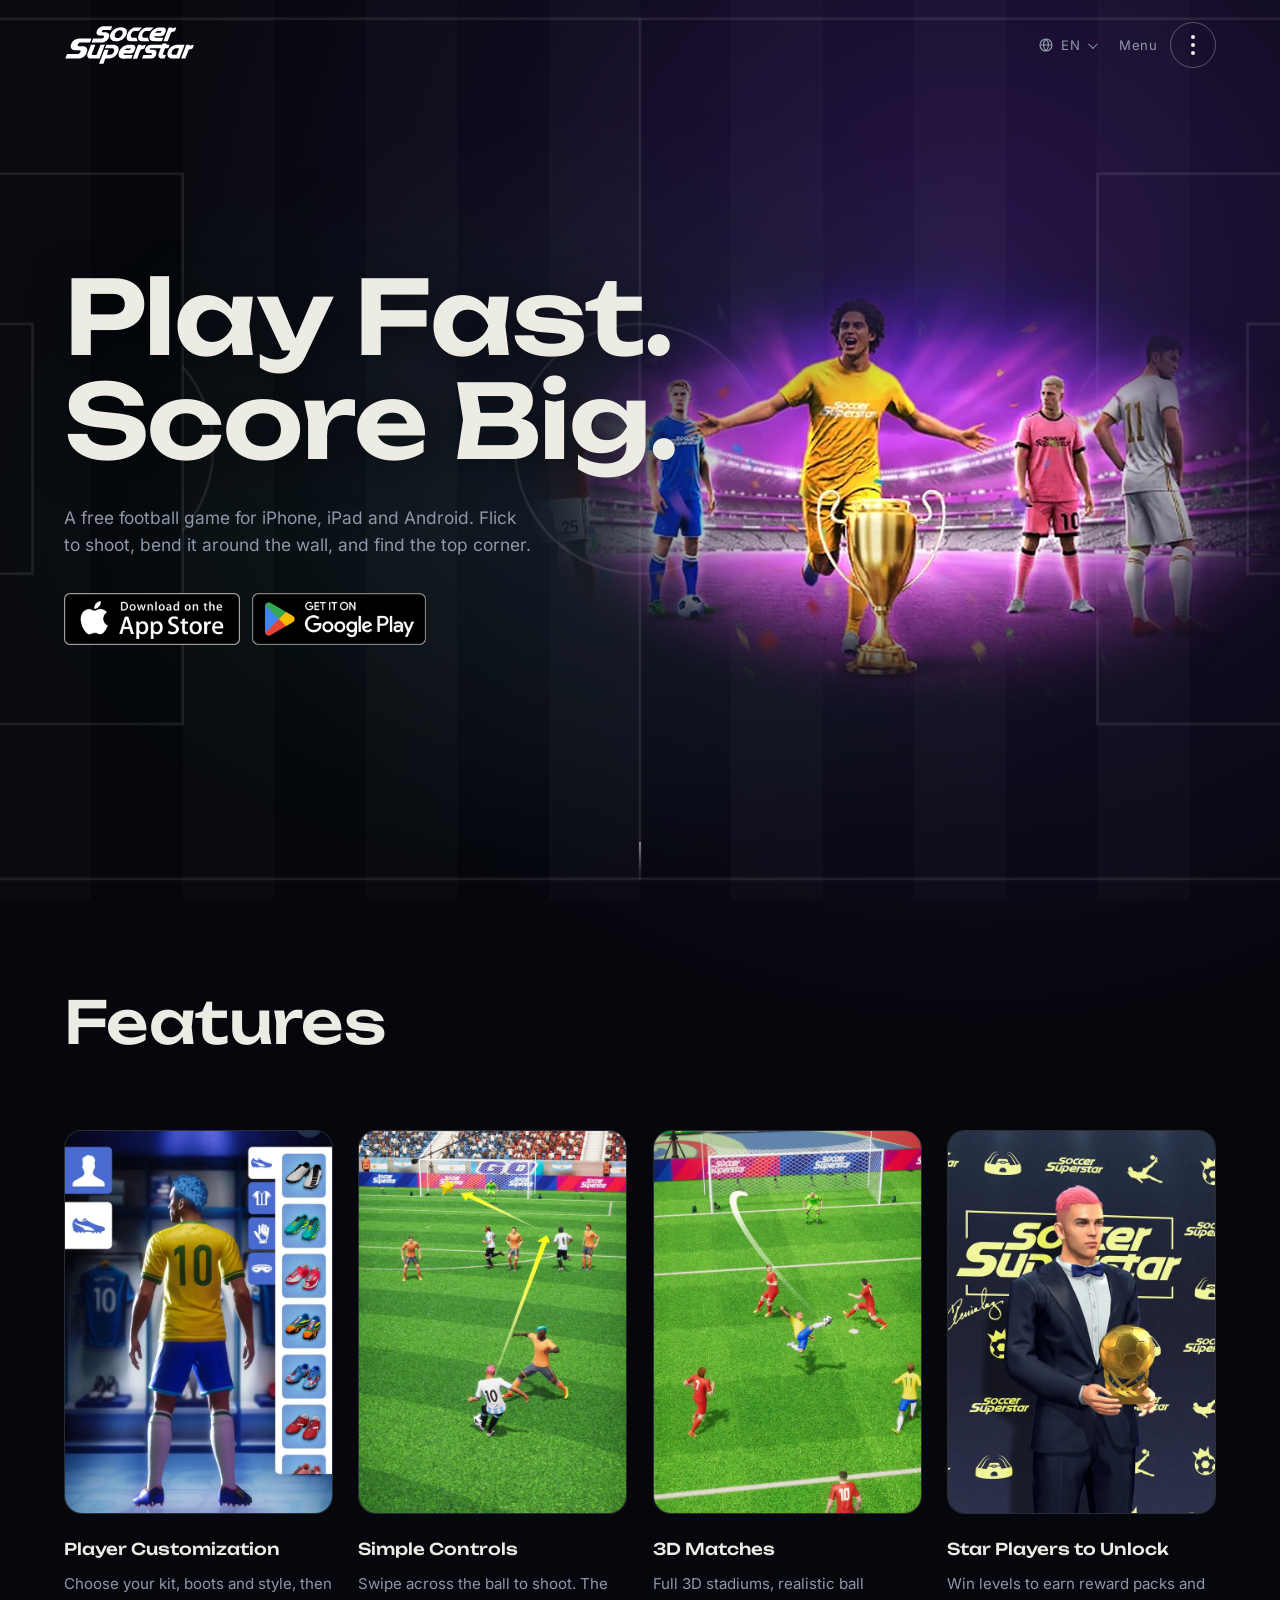
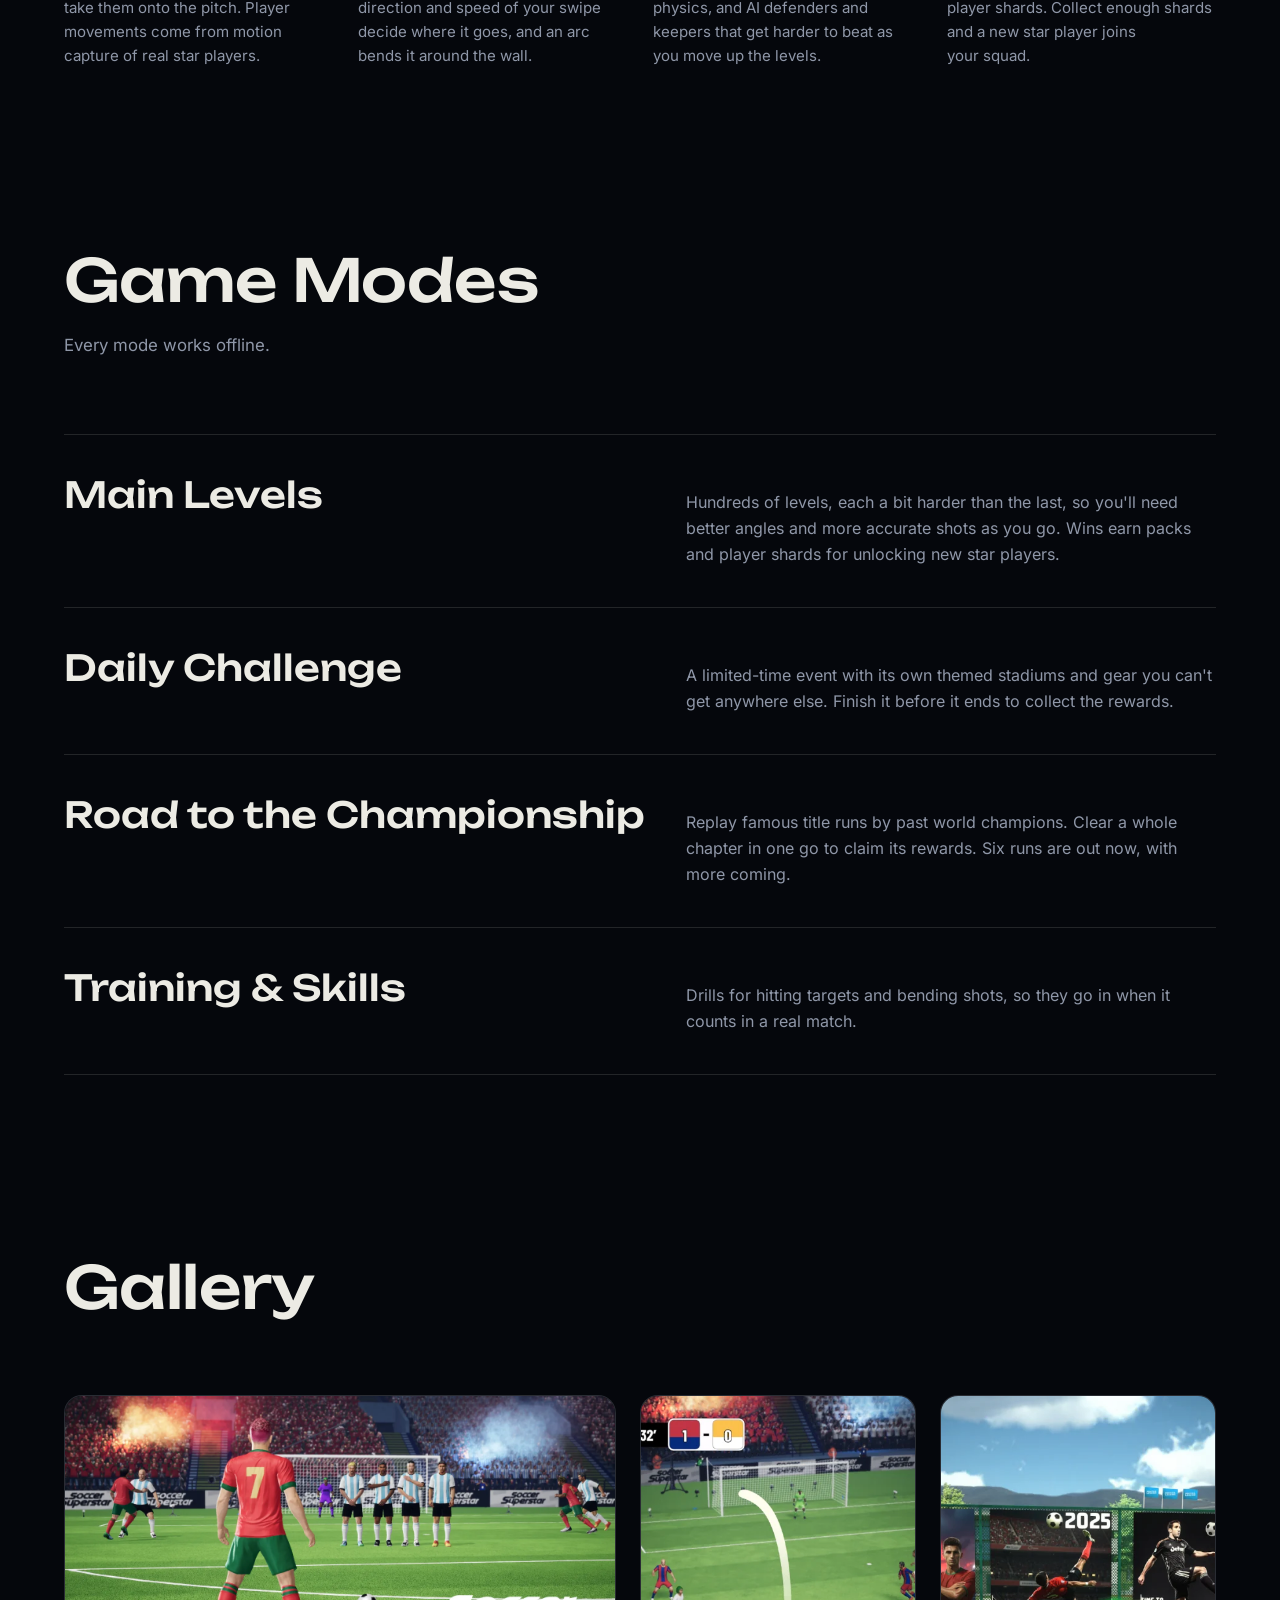
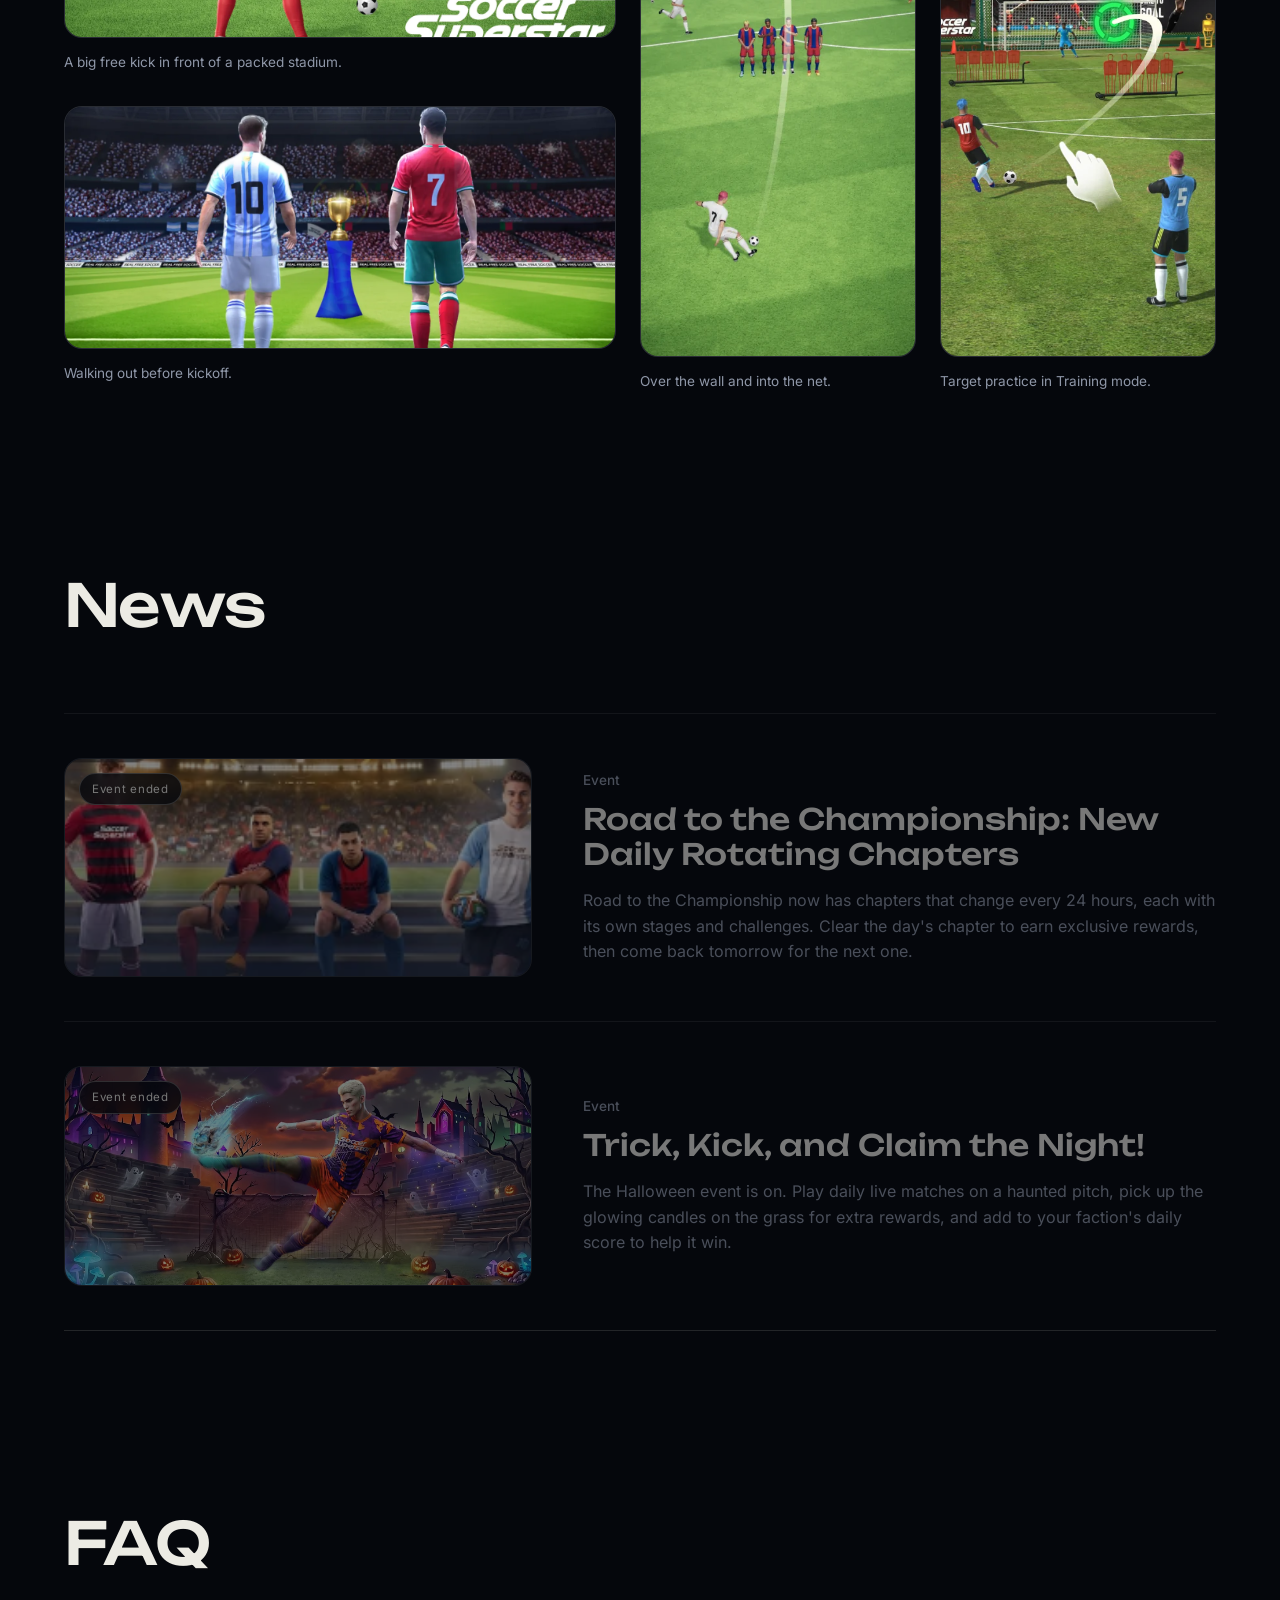
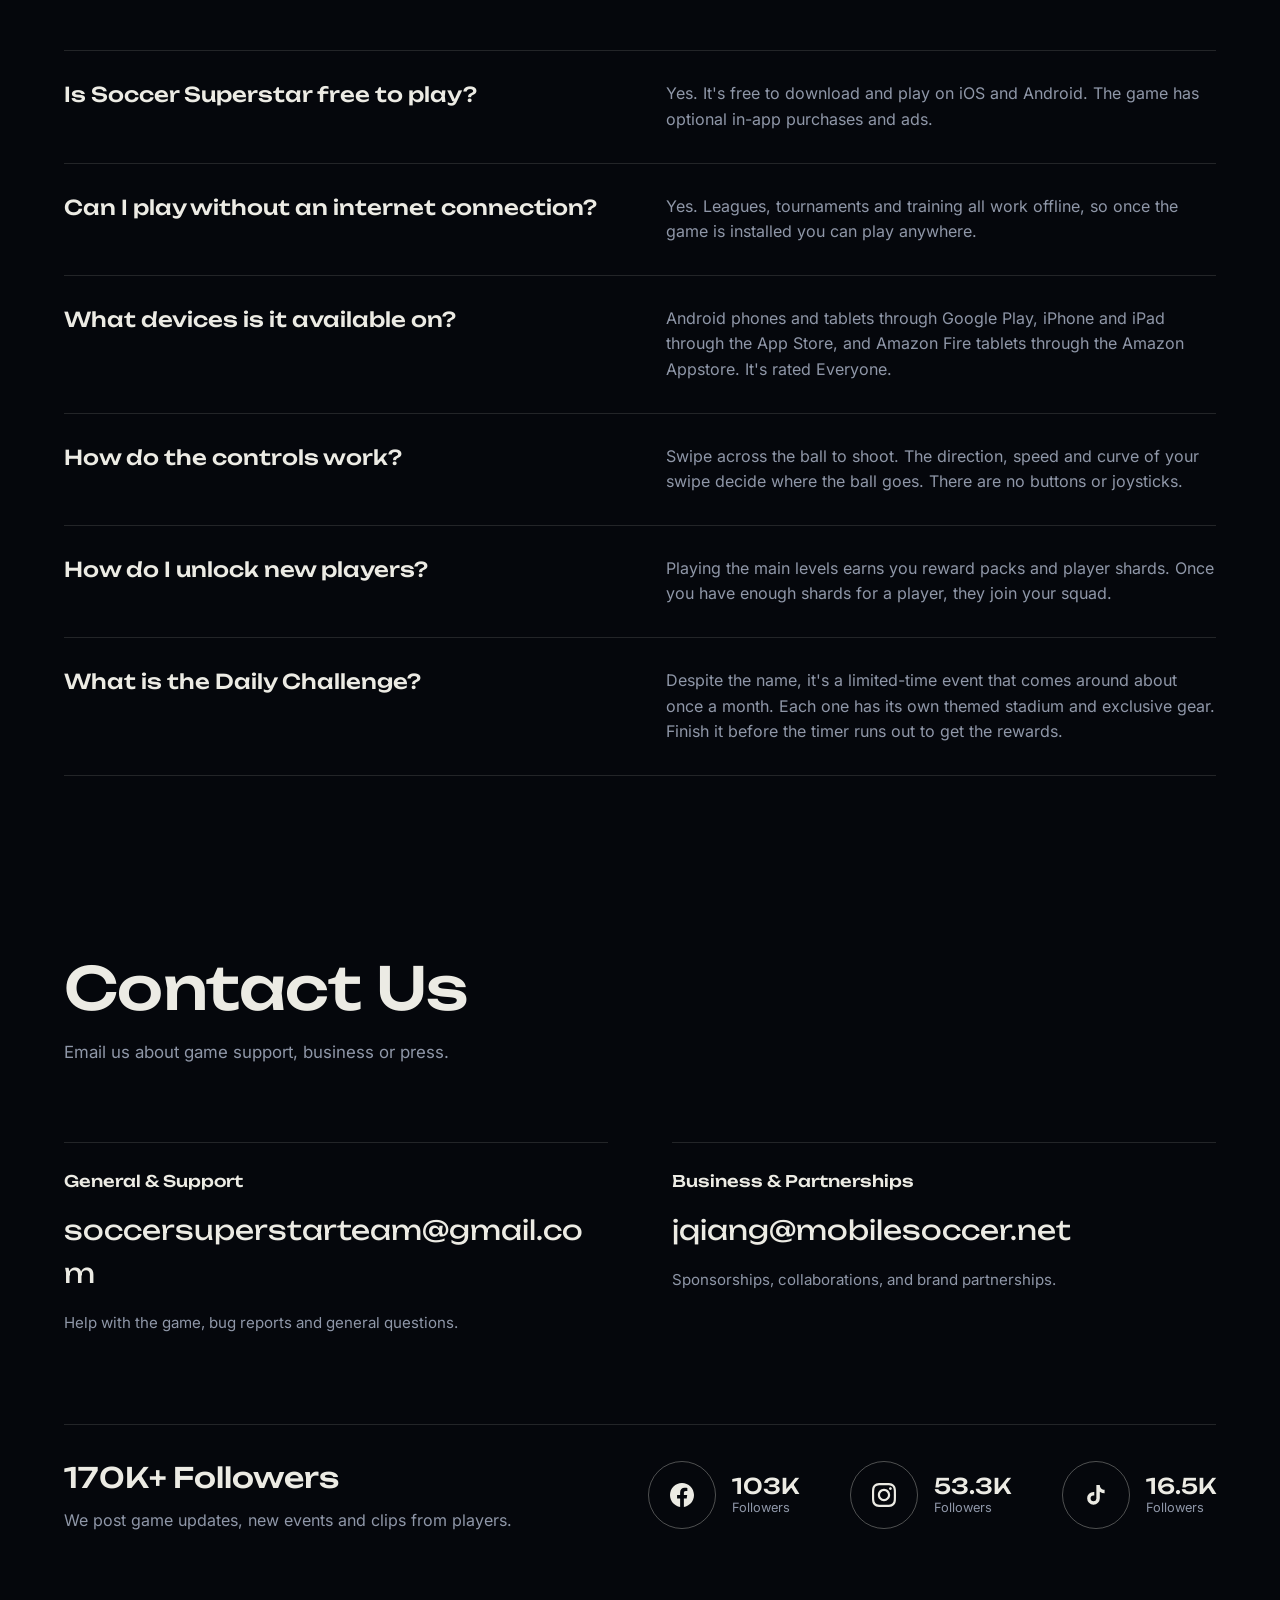
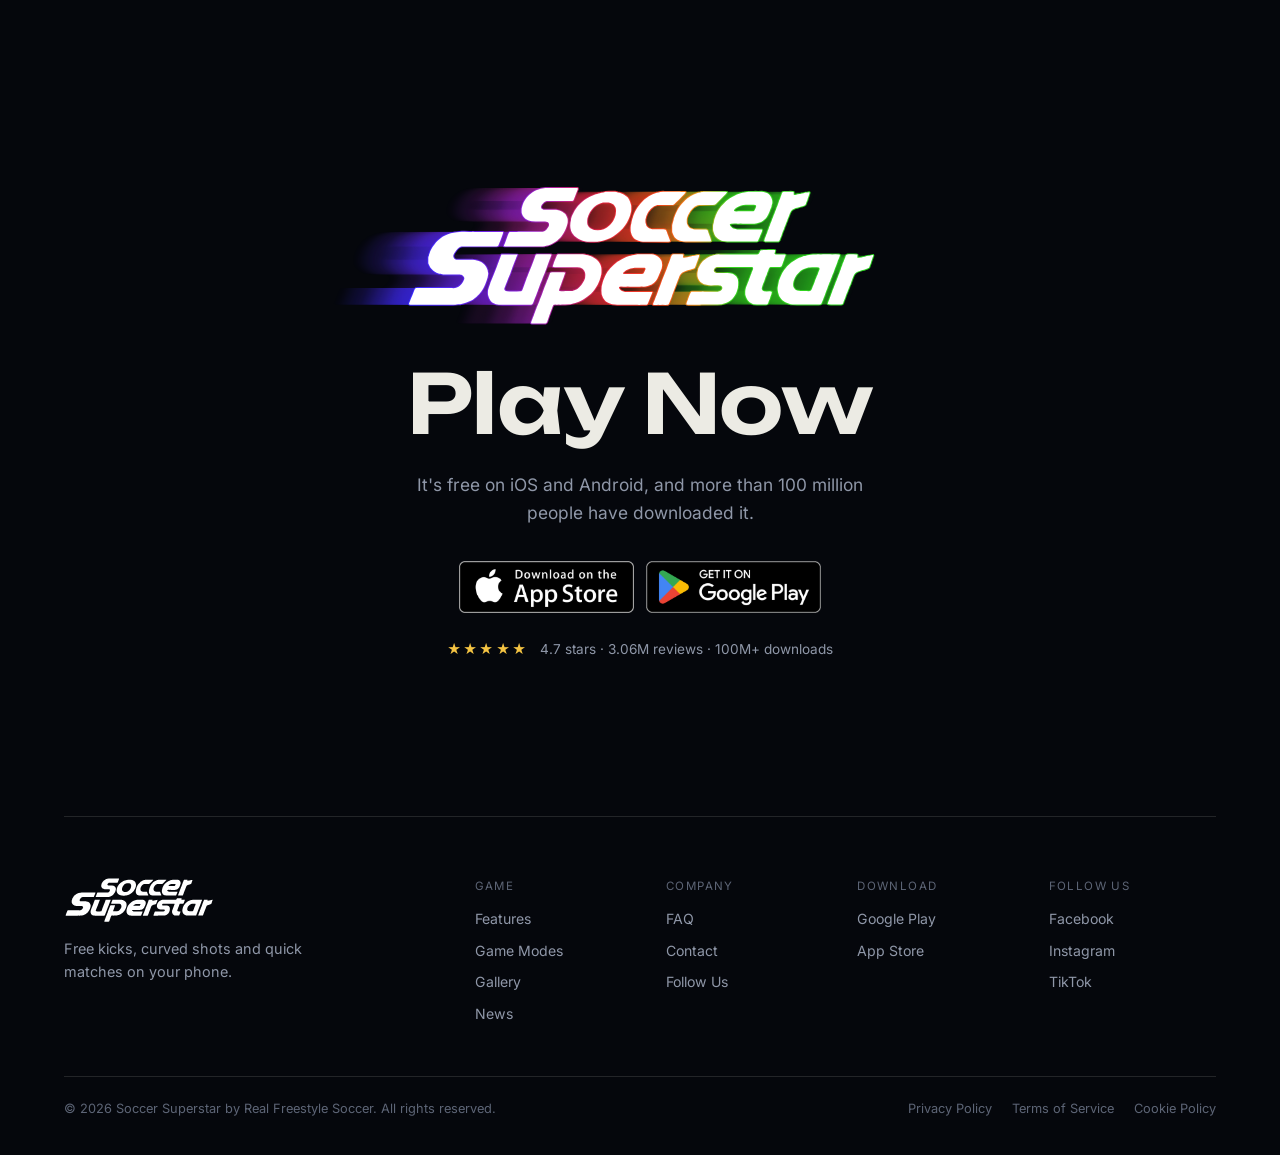
==== commit 330d3358: "Use the Soccer Superstar logo in the header, footer and download section Co-Authored-By: Claude Opus" ====
--- a/index.html
+++ b/index.html
@@ -148,8 +148,7 @@
   <div class="site-shell">
     <header class="topbar">
       <a class="brand" href="#home" aria-label="Soccer Superstar home">
-        <span class="brand-kicker">Real Freestyle Soccer</span>
-        <span class="brand-logo">SOCCER SUPERSTAR</span>
+        <img class="brand-mark" src="/assets/brand/soccer-superstar-logo-white.svg" alt="Soccer Superstar" width="604" height="185">
       </a>
       <div class="topbar-right">
         <details class="lang-picker">
@@ -421,7 +420,8 @@
       <!-- ═══ CTA / DOWNLOAD ═══ -->
       <section class="cta section" id="play">
         <div class="cta-panel frame-cut">
-          <h2>Play Soccer Superstar Now</h2>
+          <img class="cta-logo" src="/assets/brand/soccer-superstar-logo.svg" alt="Soccer Superstar" width="714" height="193" loading="lazy">
+          <h2>Play Now</h2>
           <p>It's free on iOS and Android, and more than 100 million people have downloaded it.</p>
           <div class="store-links" aria-label="Download Soccer Superstar">
             <a href="https://apps.apple.com/us/app/soccer-superstar/id1550945606" class="store-badge" target="_blank" rel="noopener noreferrer"><img src="/assets/badges/app-store-en.png" alt="Download on the App Store" width="540" height="160"></a>
@@ -439,8 +439,7 @@
     <footer class="footer">
       <div class="footer-top">
         <div class="footer-brand">
-          <span class="brand-kicker">Real Freestyle Soccer</span>
-          <span class="brand-logo footer-logo">SOCCER SUPERSTAR</span>
+          <img class="brand-mark footer-mark" src="/assets/brand/soccer-superstar-logo-white.svg" alt="Soccer Superstar" width="604" height="185" loading="lazy">
           <p class="footer-tagline">Free kicks, curved shots and quick matches on your phone.</p>
         </div>
         <nav class="footer-nav" aria-label="Footer navigation">
@@ -688,7 +687,7 @@
       });
 
       // 2. Headings and labels: shrink instead of leaving one word alone, or overflowing
-      const FIT = '.brand-logo, h1, h2, h3, .news-badge, .social-stat span';
+      const FIT = 'h1, h2, h3, .news-badge, .social-stat span';
 
       function measure(el) {
         const tops = [];
--- a/styles.css
+++ b/styles.css
@@ -126,29 +126,8 @@
   -webkit-backdrop-filter: blur(10px);
   backdrop-filter: blur(10px);
 }
-.brand { display: flex; flex-direction: column; line-height: 1; position: relative; z-index: 2; }
-.brand-kicker {
-  font-size: 0.62rem;
-  letter-spacing: 0.18em;
-  text-transform: uppercase;
-  color: var(--muted);
-  margin-bottom: 6px;
-}
-.brand-logo {
-  font-family: var(--display);
-  font-weight: 700;
-  font-size: 1.15rem;
-  letter-spacing: 0.02em;
-  white-space: nowrap;
-}
-.brand-logo::after {
-  content: "";
-  display: inline-block;
-  width: 7px; height: 7px;
-  margin-left: 5px;
-  background: var(--accent);
-  vertical-align: 2px;
-}
+.brand { display: block; position: relative; z-index: 2; line-height: 0; }
+.brand-mark { height: 40px; width: auto; }
 
 .topbar-right { display: flex; align-items: center; gap: 22px; position: relative; z-index: 2; }
 
@@ -548,6 +527,8 @@
 .cta { min-height: 88vh; display: flex; align-items: center; justify-content: center; text-align: center; }
 .cta-panel { max-width: 900px; display: flex; flex-direction: column; align-items: center; }
 .cta .store-links, .cta-proof { justify-content: center; }
+.cta-logo { width: min(560px, 86vw); height: auto; margin: 0 0 28px; transform: translateX(-7%); }
+html[dir="rtl"] .cta-logo { transform: translateX(-7%); }
 .cta h2 { font-size: clamp(2.5rem, 6.4vw, 6rem); font-weight: 600; }
 .cta-panel > p:not(.eyebrow) { margin: 24px 0 34px; color: var(--muted); font-size: 1.08rem; max-width: 480px; }
 .cta-proof { margin-top: 26px; display: flex; flex-wrap: wrap; gap: 12px; font-size: 0.85rem; color: var(--muted); }
@@ -564,6 +545,7 @@
 }
 .footer-top { display: grid; grid-template-columns: minmax(0, 1fr) minmax(0, 2fr); gap: 40px; }
 .footer-brand { display: flex; flex-direction: column; }
+.footer-mark { height: 46px; width: auto; align-self: flex-start; }
 .footer-tagline { margin-top: 14px; color: var(--muted); font-size: 0.9rem; max-width: 280px; }
 .footer-nav { display: grid; grid-template-columns: repeat(4, minmax(0, 1fr)); gap: 24px; }
 .footer-nav-col { display: flex; flex-direction: column; gap: 9px; font-size: 0.88rem; }
@@ -598,8 +580,6 @@
 html[dir="rtl"] .nav { padding-left: var(--gutter); padding-right: calc(var(--gutter) + 18vw); }
 html[dir="rtl"] .nav a { align-self: flex-end; }
 html[dir="rtl"] .lang-menu { right: auto; left: 0; }
-html[dir="rtl"] .brand-logo, html[dir="rtl"] .brand-kicker { direction: ltr; text-align: right; }
-html[dir="rtl"] .brand-logo::after { margin-left: 0; margin-right: 5px; }
 html[dir="rtl"] .news-badge { left: auto; right: 14px; }
 html[dir="rtl"] .mode-card:hover h3 { transform: translateX(-8px); }
 
@@ -640,8 +620,7 @@
 @media (max-width: 760px) {
   body { font-size: 15px; }
   .topbar { padding: 14px var(--gutter); }
-  .brand-logo { font-size: 0.98rem; }
-  .brand-kicker { font-size: 0.56rem; }
+  .brand-mark { height: 32px; }
   .topbar-right { gap: 12px; }
   .nav-toggle-label { display: none; }
   .nav-toggle-dots { width: 42px; height: 42px; }
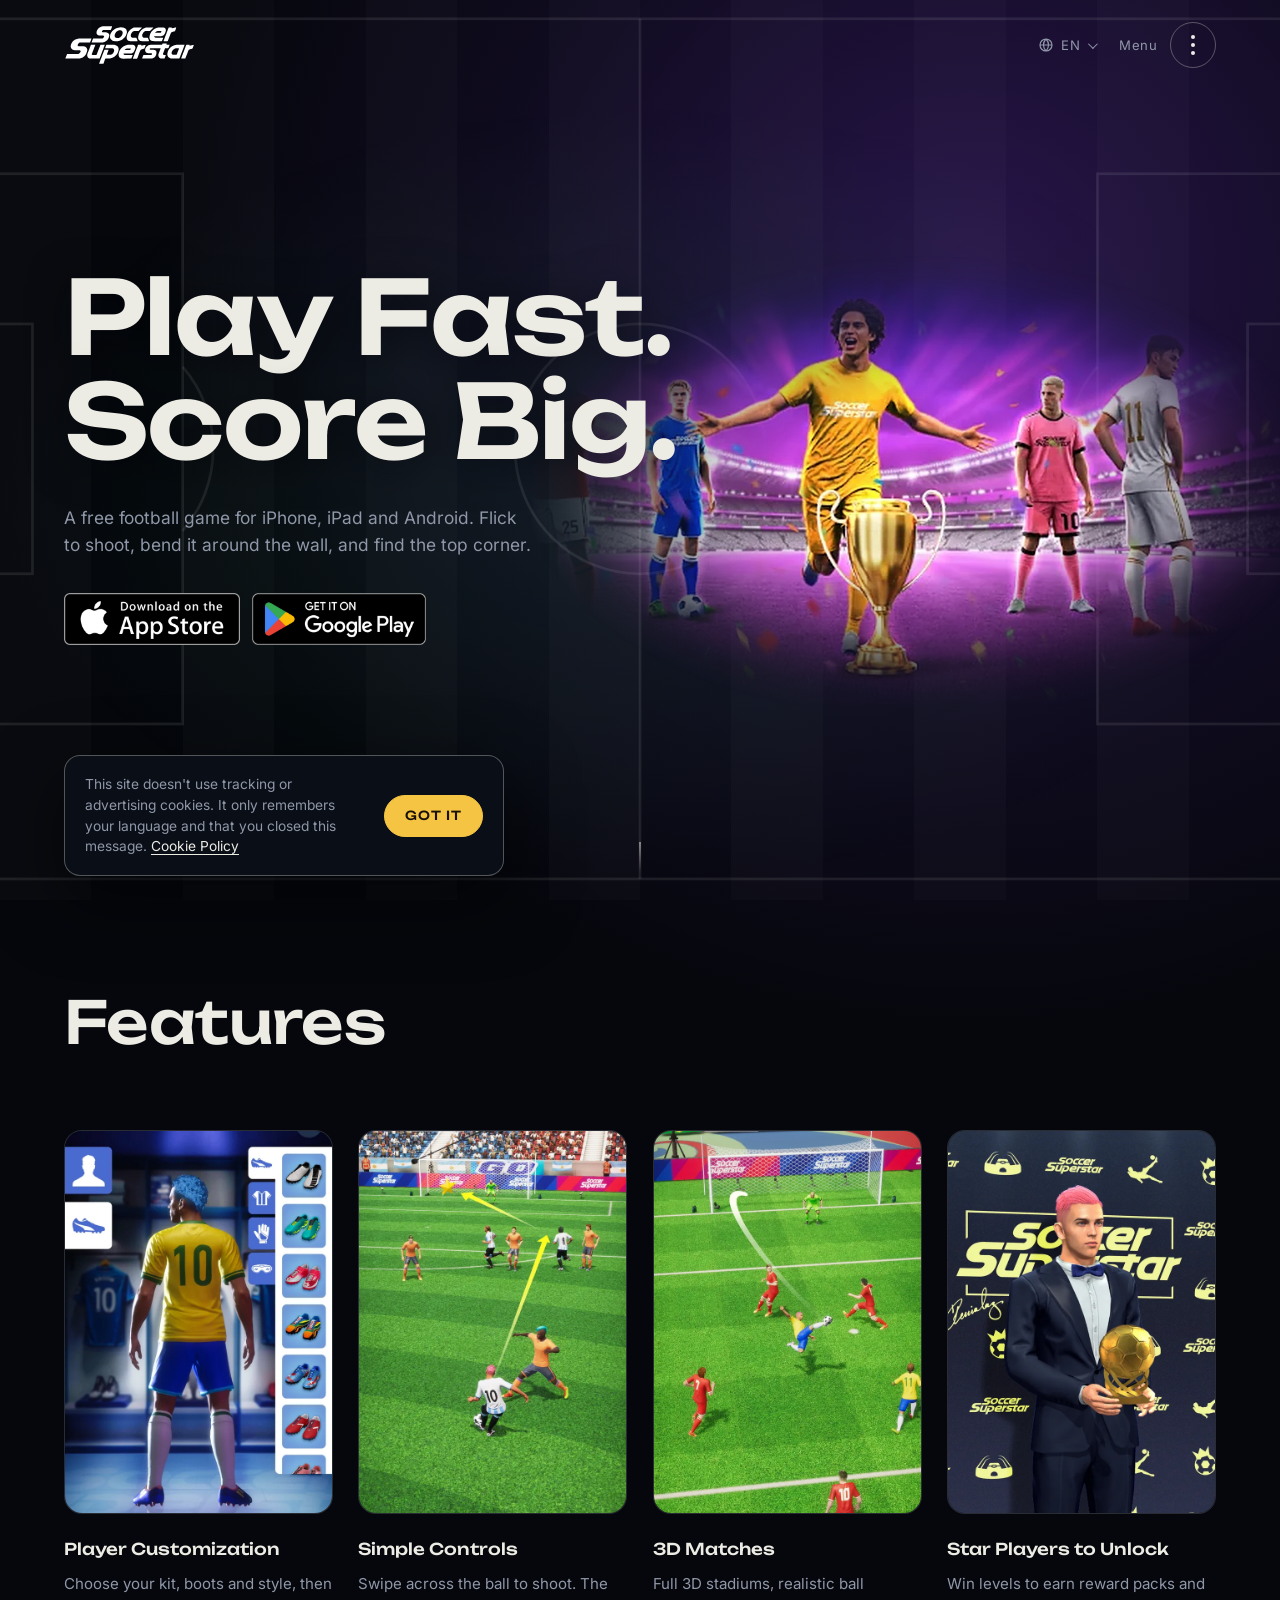
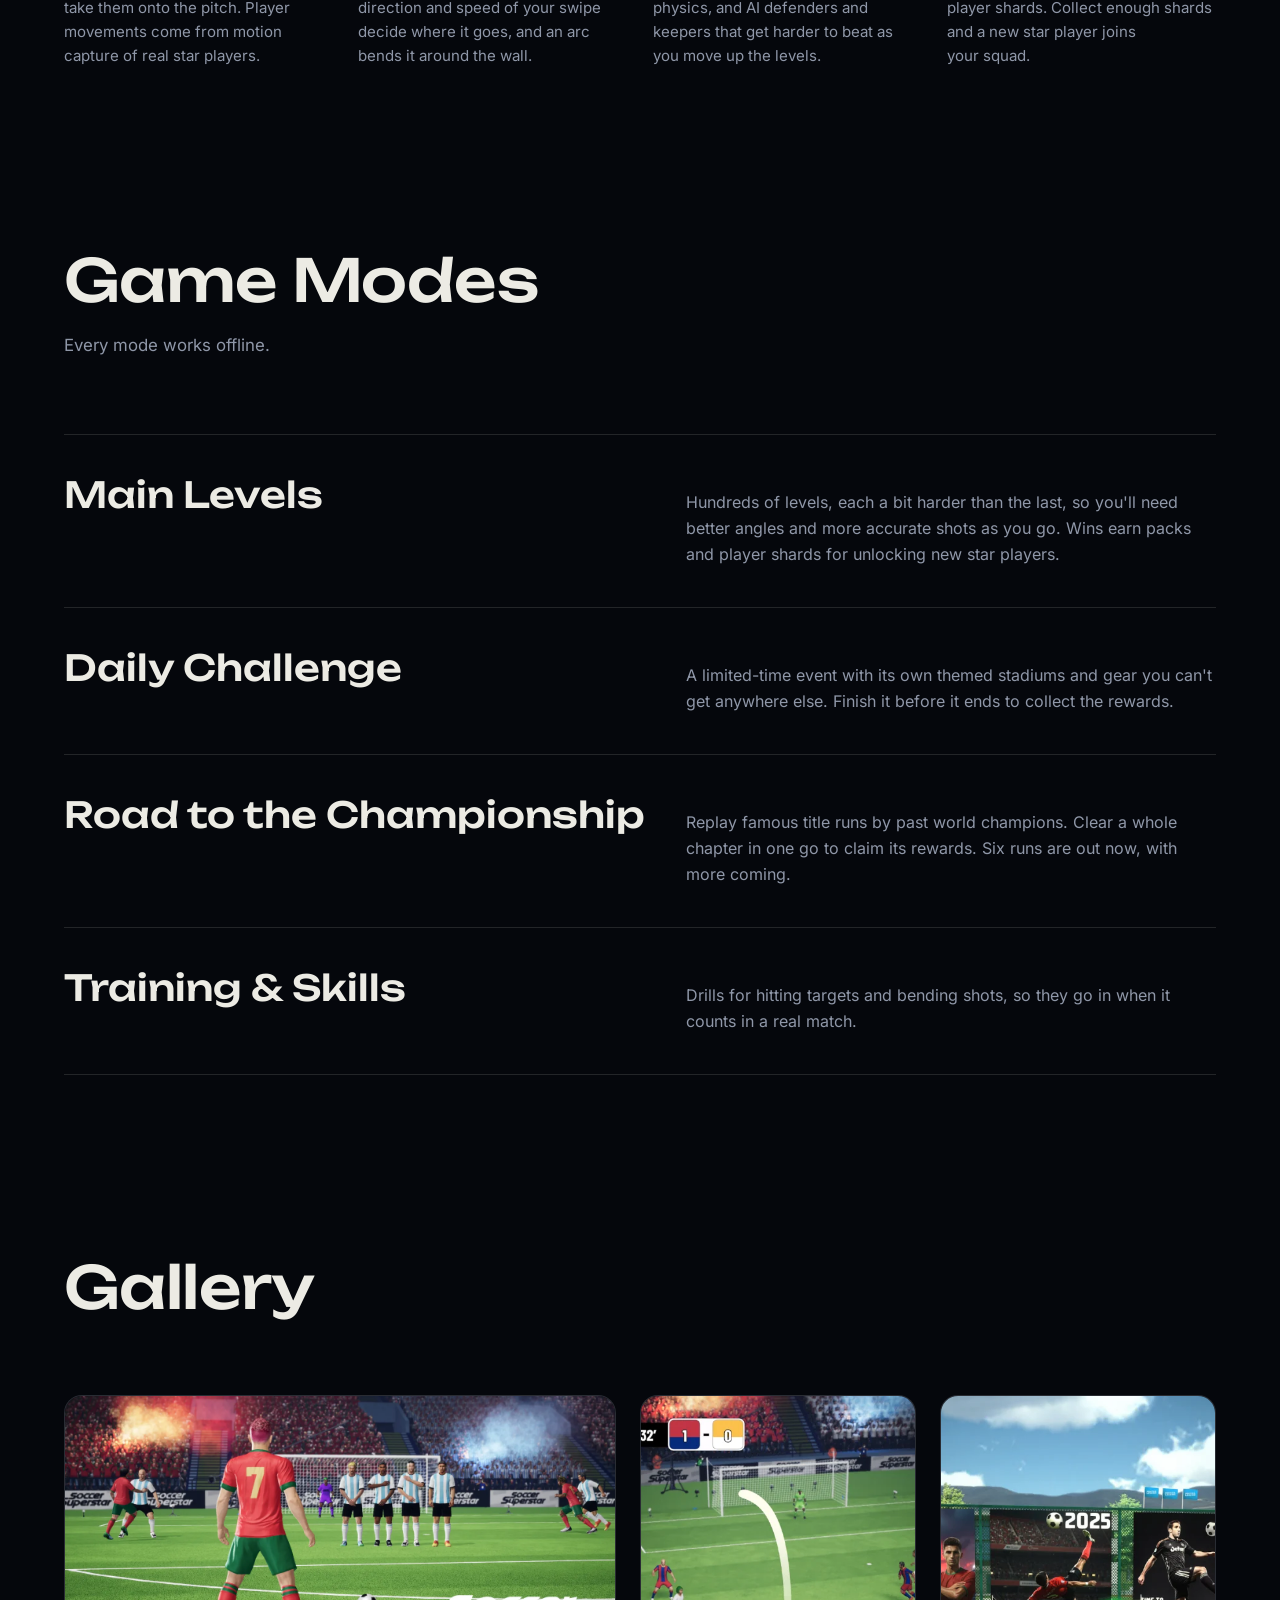
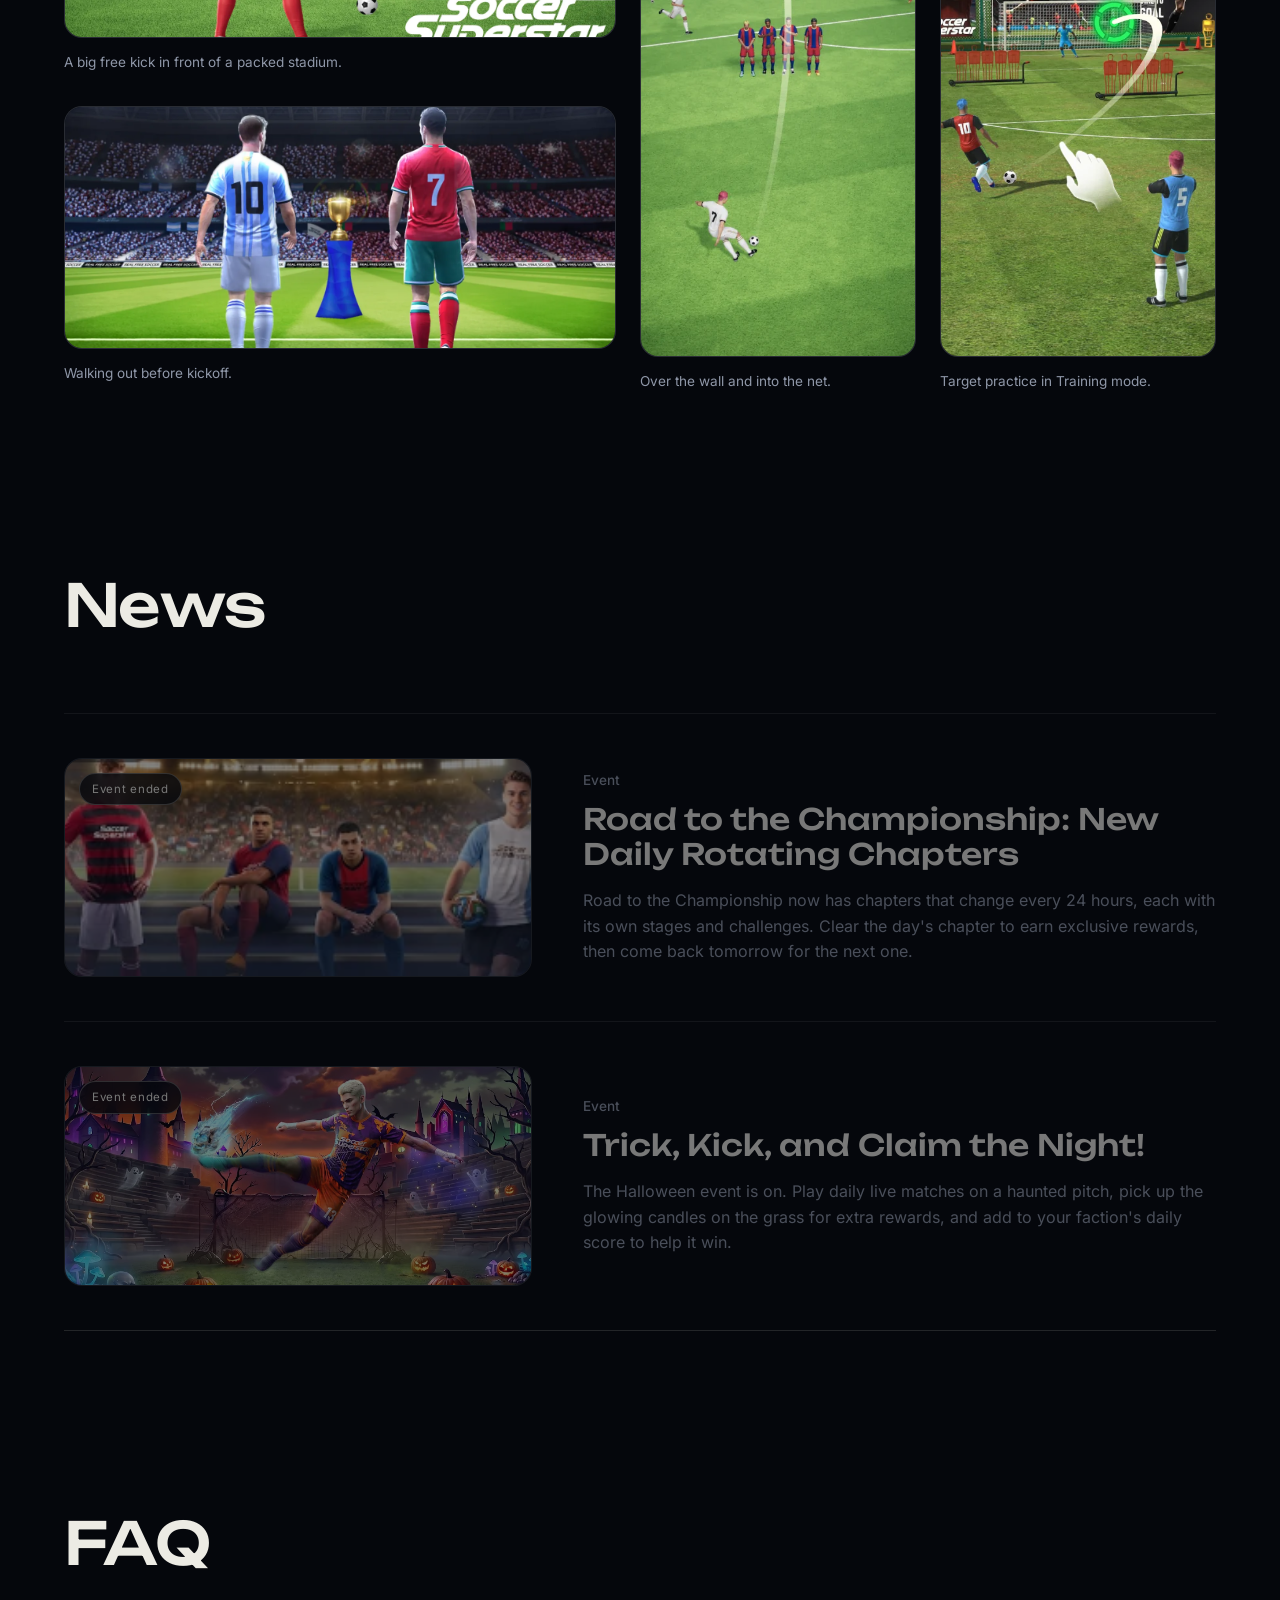
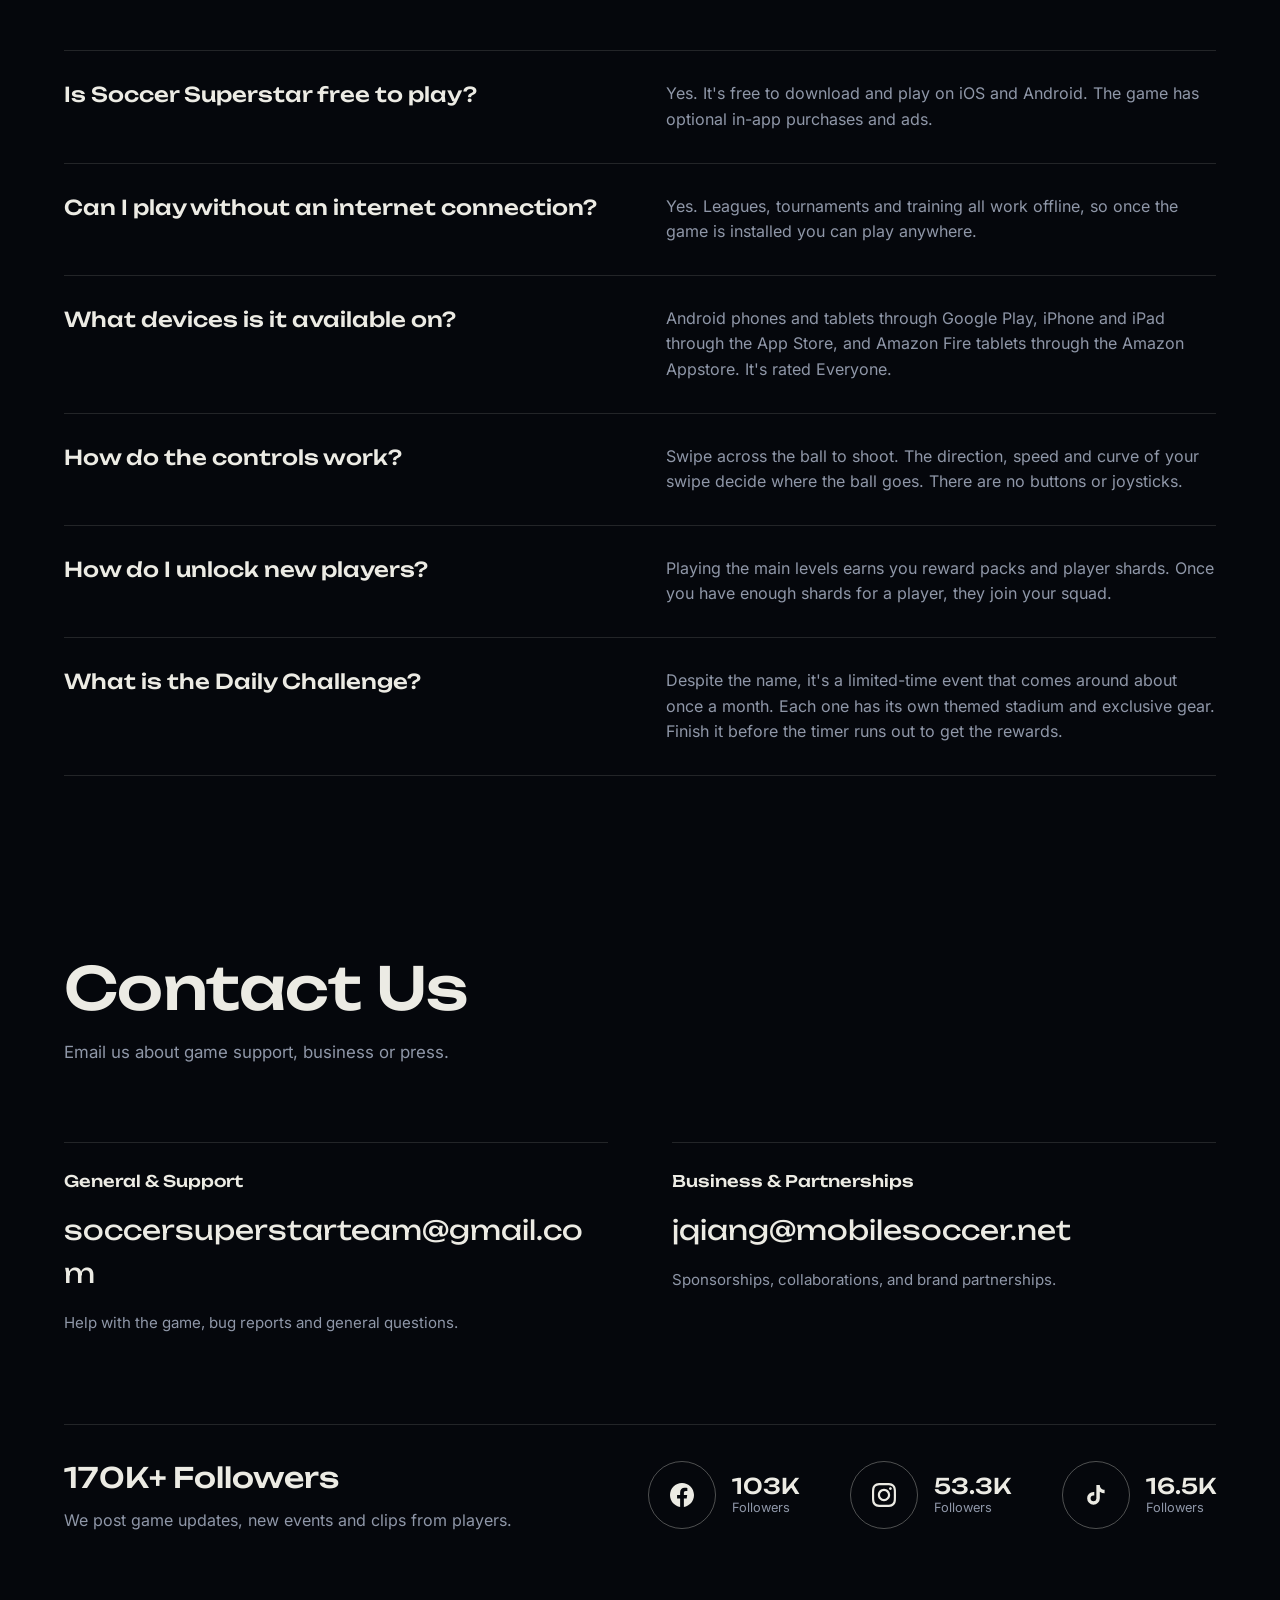
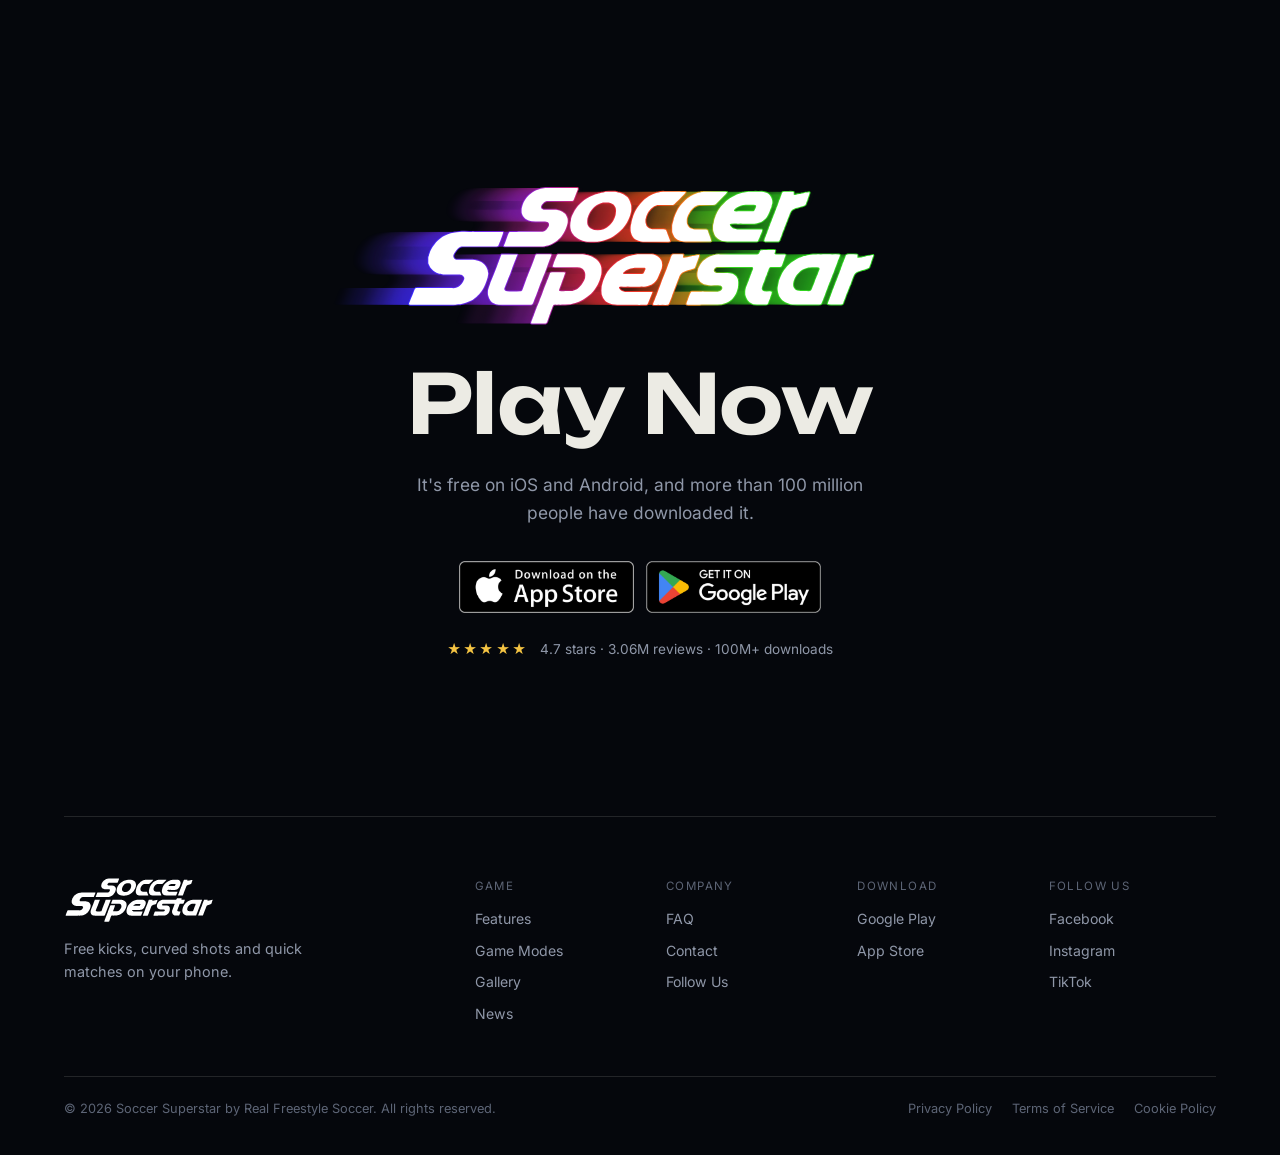
==== commit b06c46c6: "Add a first-visit cookie notice; list it in the Cookie Policy Co-Authored-By: Claude Opus 5.5 <norep" ====
--- a/index.html
+++ b/index.html
@@ -480,6 +480,12 @@
     </footer>
   </div>
 
+  <!-- ═══ COOKIE NOTICE (first visit only) ═══ -->
+  <div class="cookie-notice" id="cookie-notice" role="region" aria-label="Cookie notice" data-nosnippet hidden>
+    <p>This site doesn't use tracking or advertising cookies. It only remembers your language and that you closed this message. <a href="/cookie-policy/">Cookie Policy</a></p>
+    <button type="button" class="button button-primary">Got it</button>
+  </div>
+
   <!-- ═══ PRIVACY POLICY MODAL ═══ -->
   <div id="privacy" class="legal-modal" role="dialog" aria-modal="true" aria-labelledby="privacy-title" data-nosnippet hidden>
     <div class="legal-modal-overlay"></div>
@@ -626,6 +632,22 @@
       nav.querySelectorAll('a').forEach(a => a.addEventListener('click', () => setMenu(false)));
       document.addEventListener('keydown', e => { if (e.key === 'Escape' && nav.classList.contains('nav-open')) { setMenu(false); toggle.focus(); } });
     }
+
+    // Cookie notice: shown until the visitor closes it
+    (function () {
+      const box = document.getElementById('cookie-notice');
+      if (!box) return;
+      let seen = null;
+      try { seen = localStorage.getItem('ss-notice'); } catch (e) {}
+      if (seen) return;
+      box.hidden = false;
+      setTimeout(() => box.classList.add('show'), 600);
+      box.querySelector('button').addEventListener('click', () => {
+        try { localStorage.setItem('ss-notice', '1'); } catch (e) {}
+        box.classList.remove('show');
+        setTimeout(() => { box.hidden = true; }, 350);
+      });
+    })();
 
     // Header gets a background once you scroll
     const topbar = document.querySelector('.topbar');
--- a/styles.css
+++ b/styles.css
@@ -562,6 +562,36 @@
 .footer-legal a:hover { color: var(--text); }
 
 /* ─────────────────────────────────────────────
+   COOKIE NOTICE
+───────────────────────────────────────────── */
+.cookie-notice {
+  position: fixed;
+  z-index: 60;
+  left: var(--gutter);
+  bottom: 24px;
+  max-width: 440px;
+  display: flex;
+  align-items: center;
+  gap: 18px;
+  padding: 18px 20px;
+  background: rgba(11, 15, 24, 0.96);
+  border: 1px solid var(--line-strong);
+  border-radius: 16px;
+  box-shadow: var(--shadow);
+  -webkit-backdrop-filter: blur(8px);
+  backdrop-filter: blur(8px);
+  opacity: 0;
+  transform: translateY(16px);
+  transition: opacity 0.35s ease, transform 0.35s ease;
+}
+.cookie-notice.show { opacity: 1; transform: none; }
+.cookie-notice[hidden] { display: none; }
+.cookie-notice p { font-size: 0.86rem; line-height: 1.5; color: var(--muted); }
+.cookie-notice a { color: var(--text); text-decoration: underline; text-underline-offset: 3px; white-space: nowrap; }
+.cookie-notice .button { flex-shrink: 0; min-height: 42px; padding: 0 20px; }
+html[dir="rtl"] .cookie-notice { left: auto; right: var(--gutter); }
+
+/* ─────────────────────────────────────────────
    404 PAGE
 ───────────────────────────────────────────── */
 .notfound { position: relative; z-index: 2; min-height: 100vh; display: flex; align-items: center; justify-content: center; text-align: center; padding: 40px var(--gutter); }
@@ -678,6 +708,7 @@
   .social-row .social-grid { grid-column: 1; grid-row: auto; margin-top: 26px; }
   .cta { min-height: 0; }
   .footer-nav { grid-template-columns: 1fr 1fr; row-gap: 30px; }
+  .cookie-notice, html[dir="rtl"] .cookie-notice { left: 12px; right: 12px; bottom: 12px; max-width: none; padding: 16px; gap: 14px; }
 }
 
 /* ─────────────────────────────────────────────
@@ -686,5 +717,5 @@
 @media (prefers-reduced-motion: reduce) {
   html { scroll-behavior: auto; }
   .hero-link span { animation: none !important; }
-  .nav, .nav a, .mode-card h3, .feature-card img, .news-media img { transition: none !important; }
-}
+  .cookie-notice, .nav, .nav a, .mode-card h3, .feature-card img, .news-media img { transition: none !important; }
+}
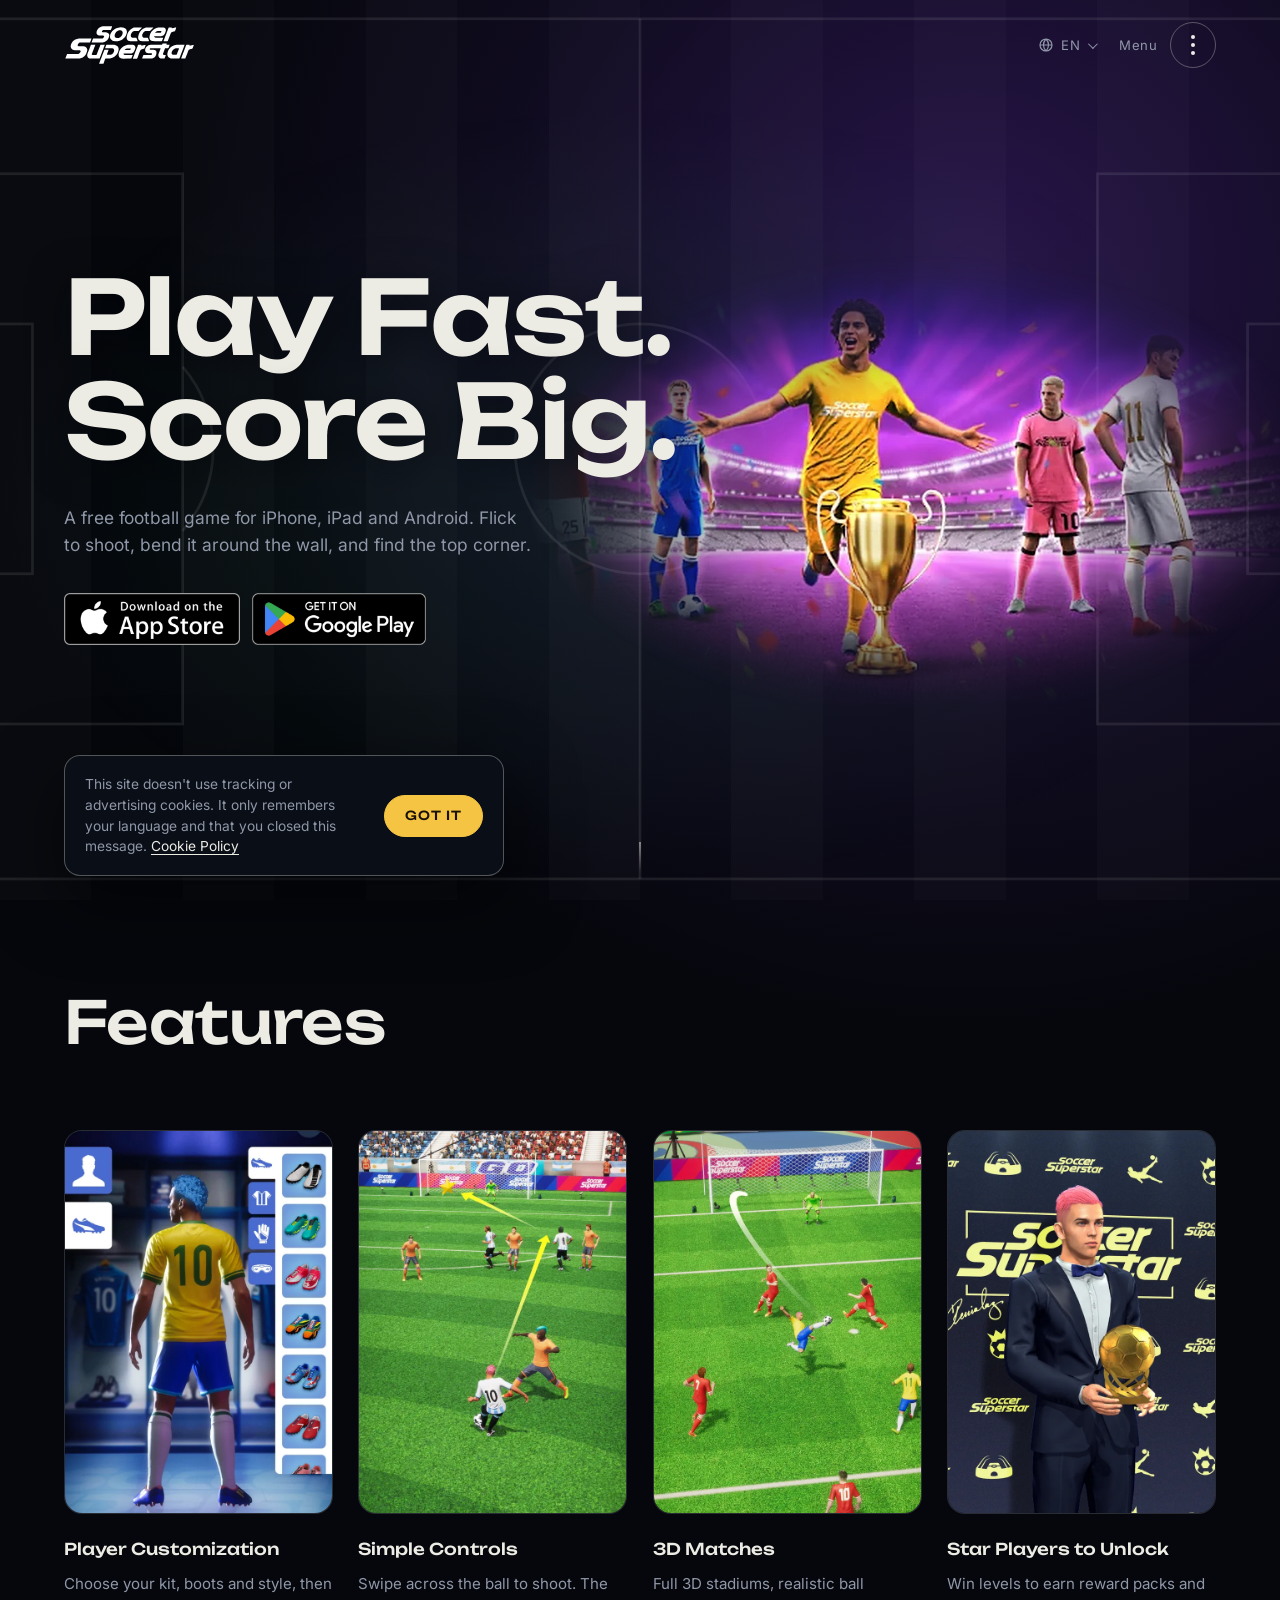
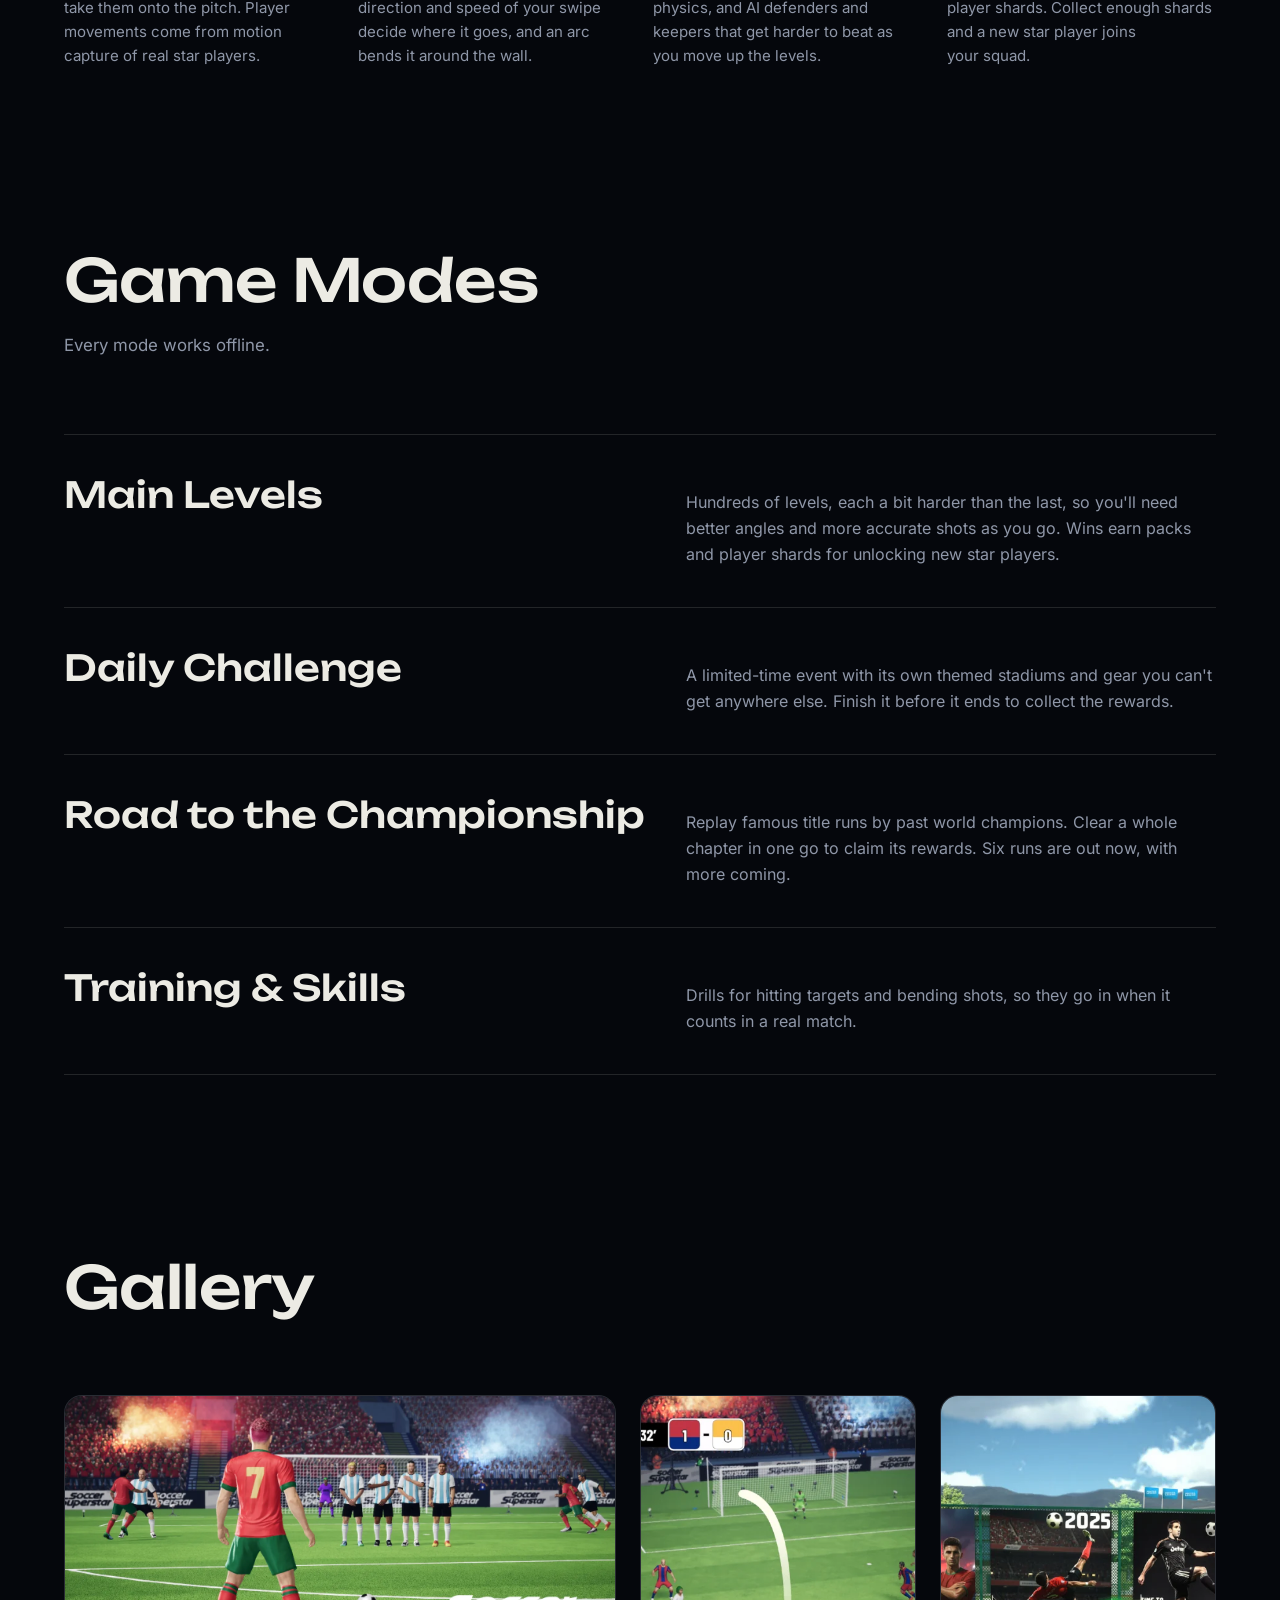
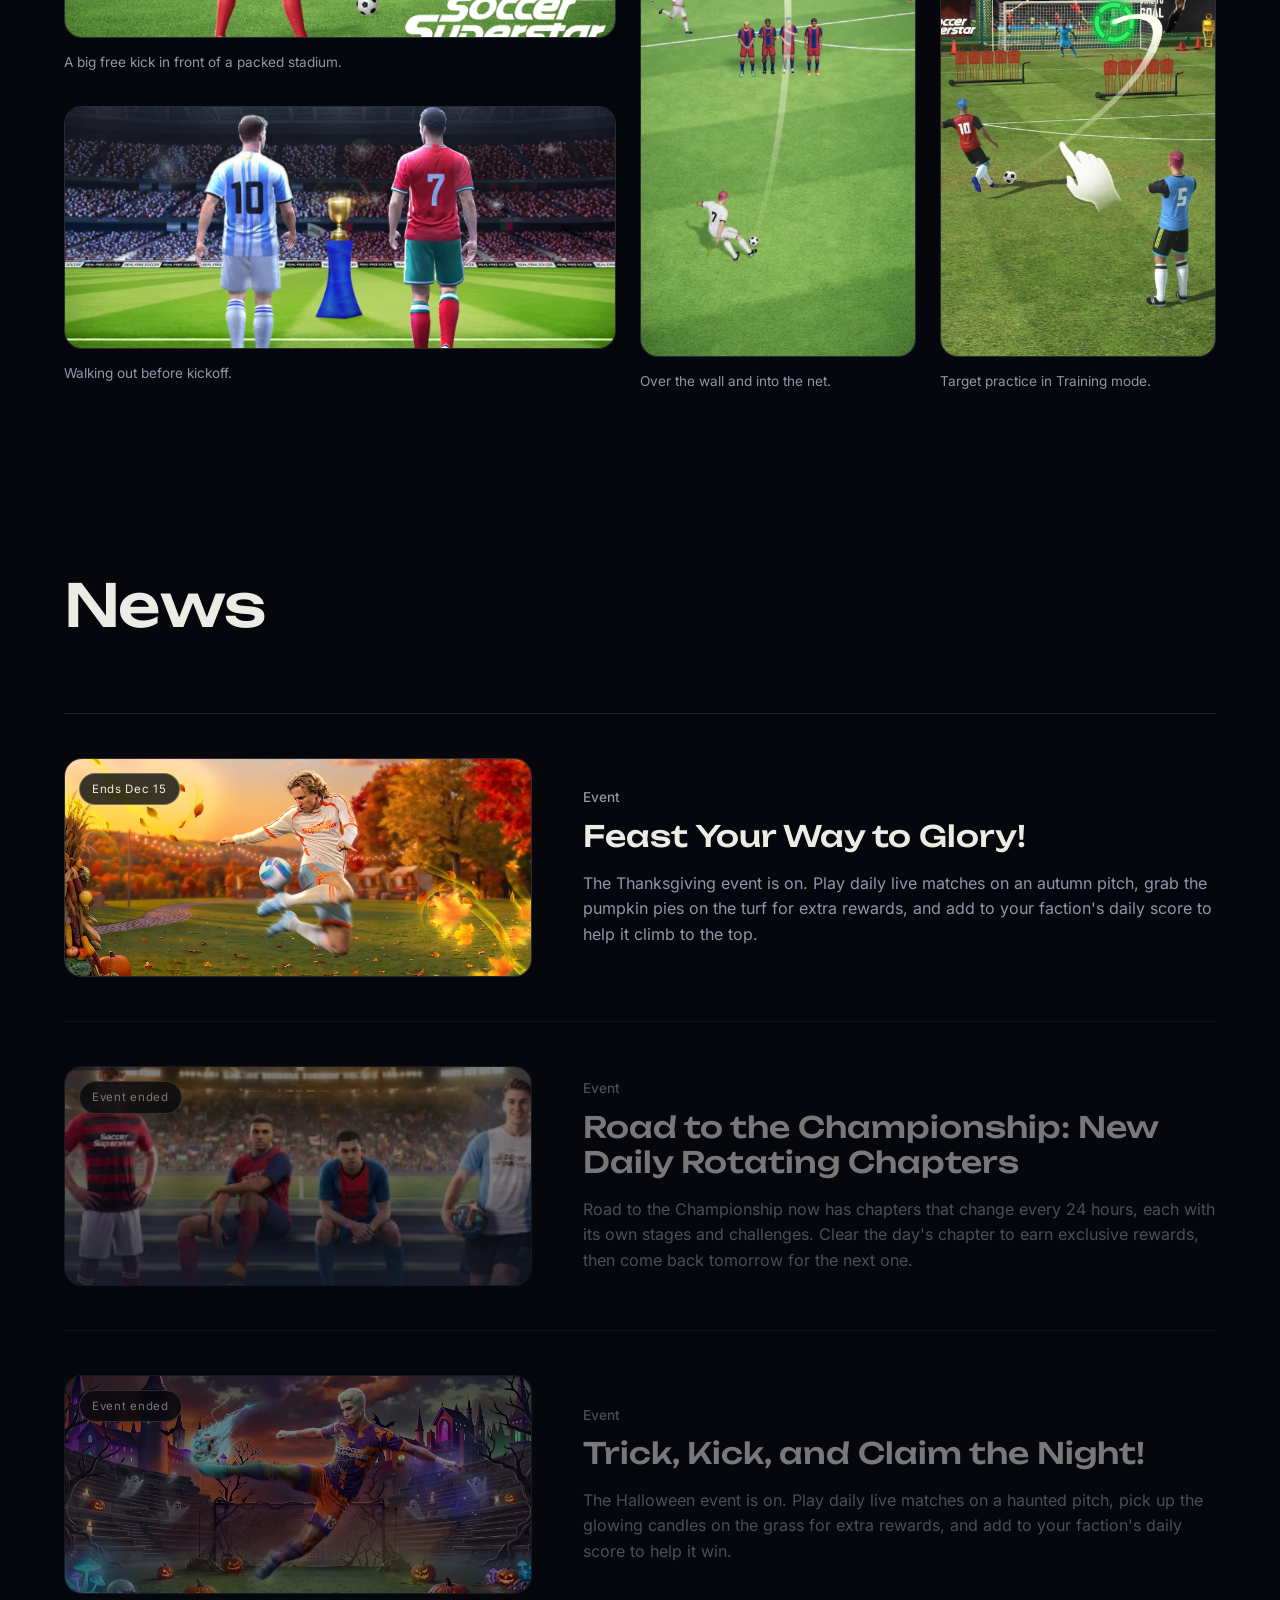
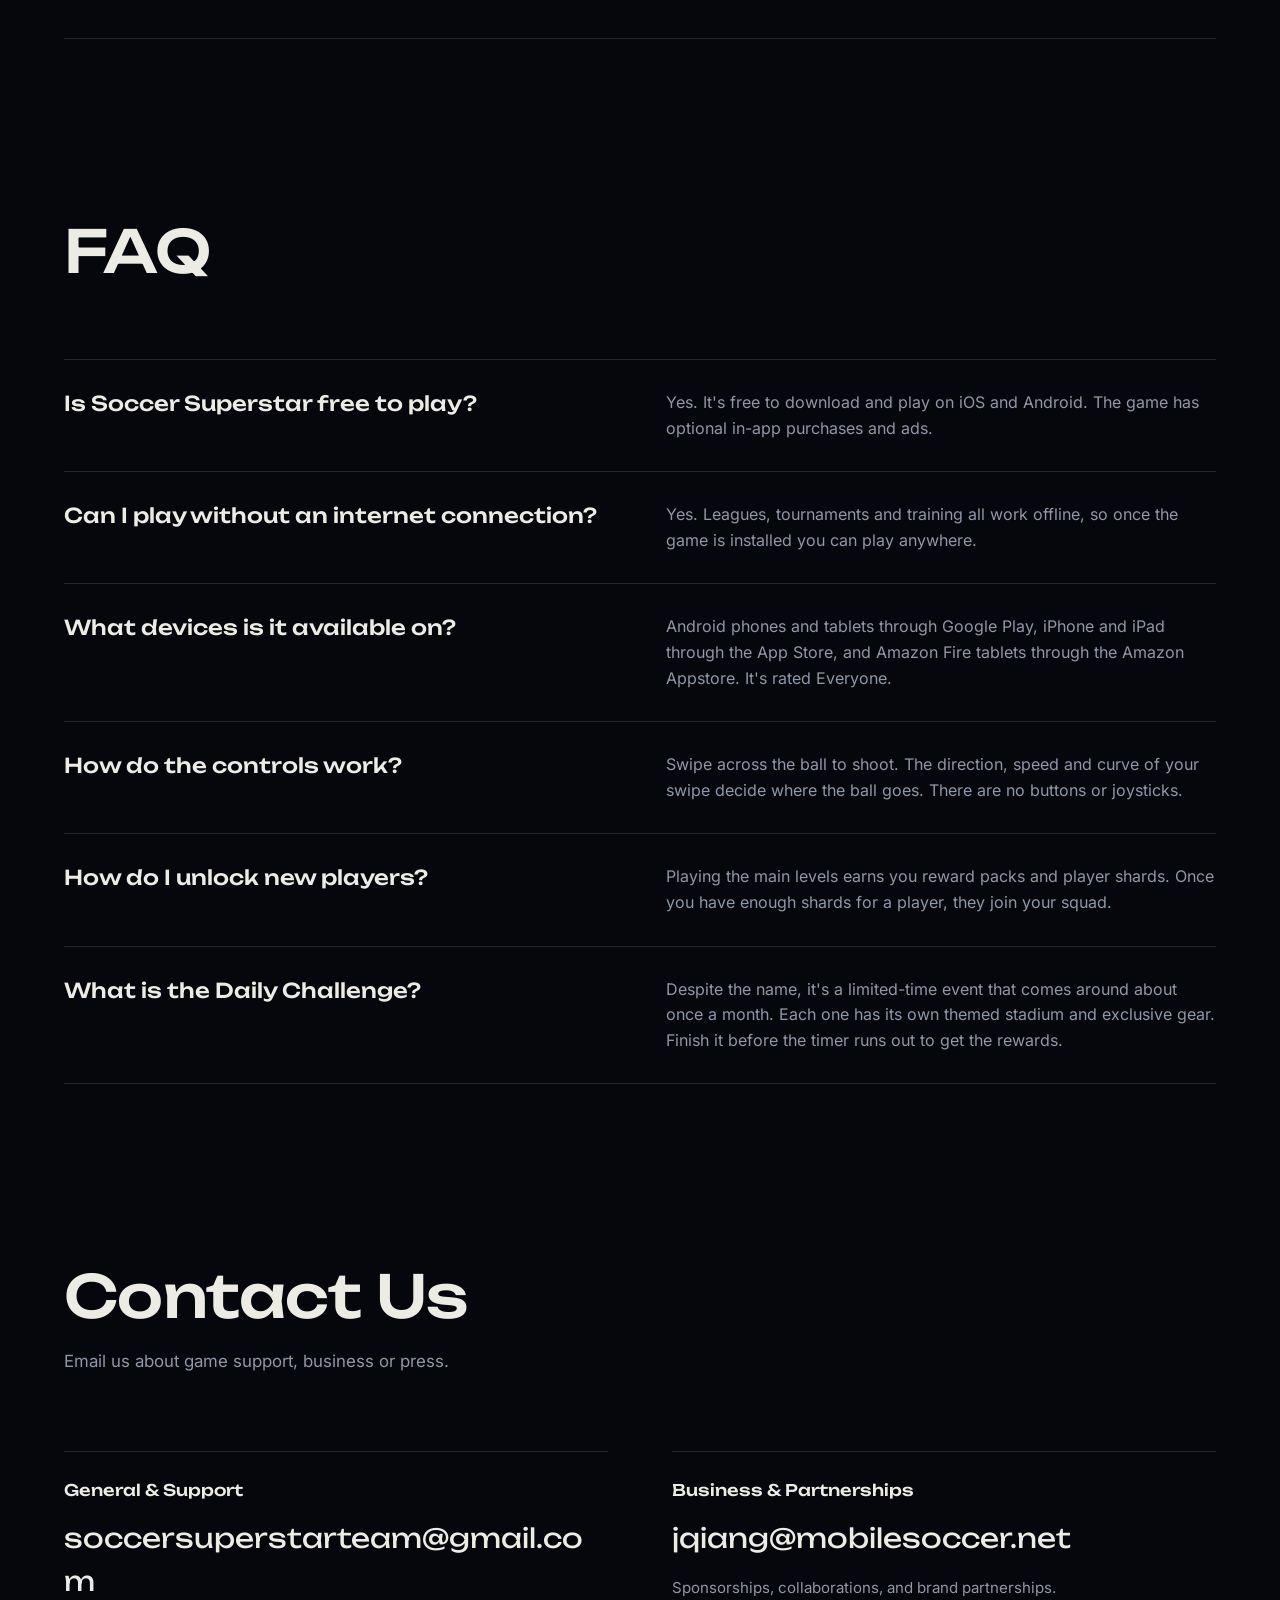
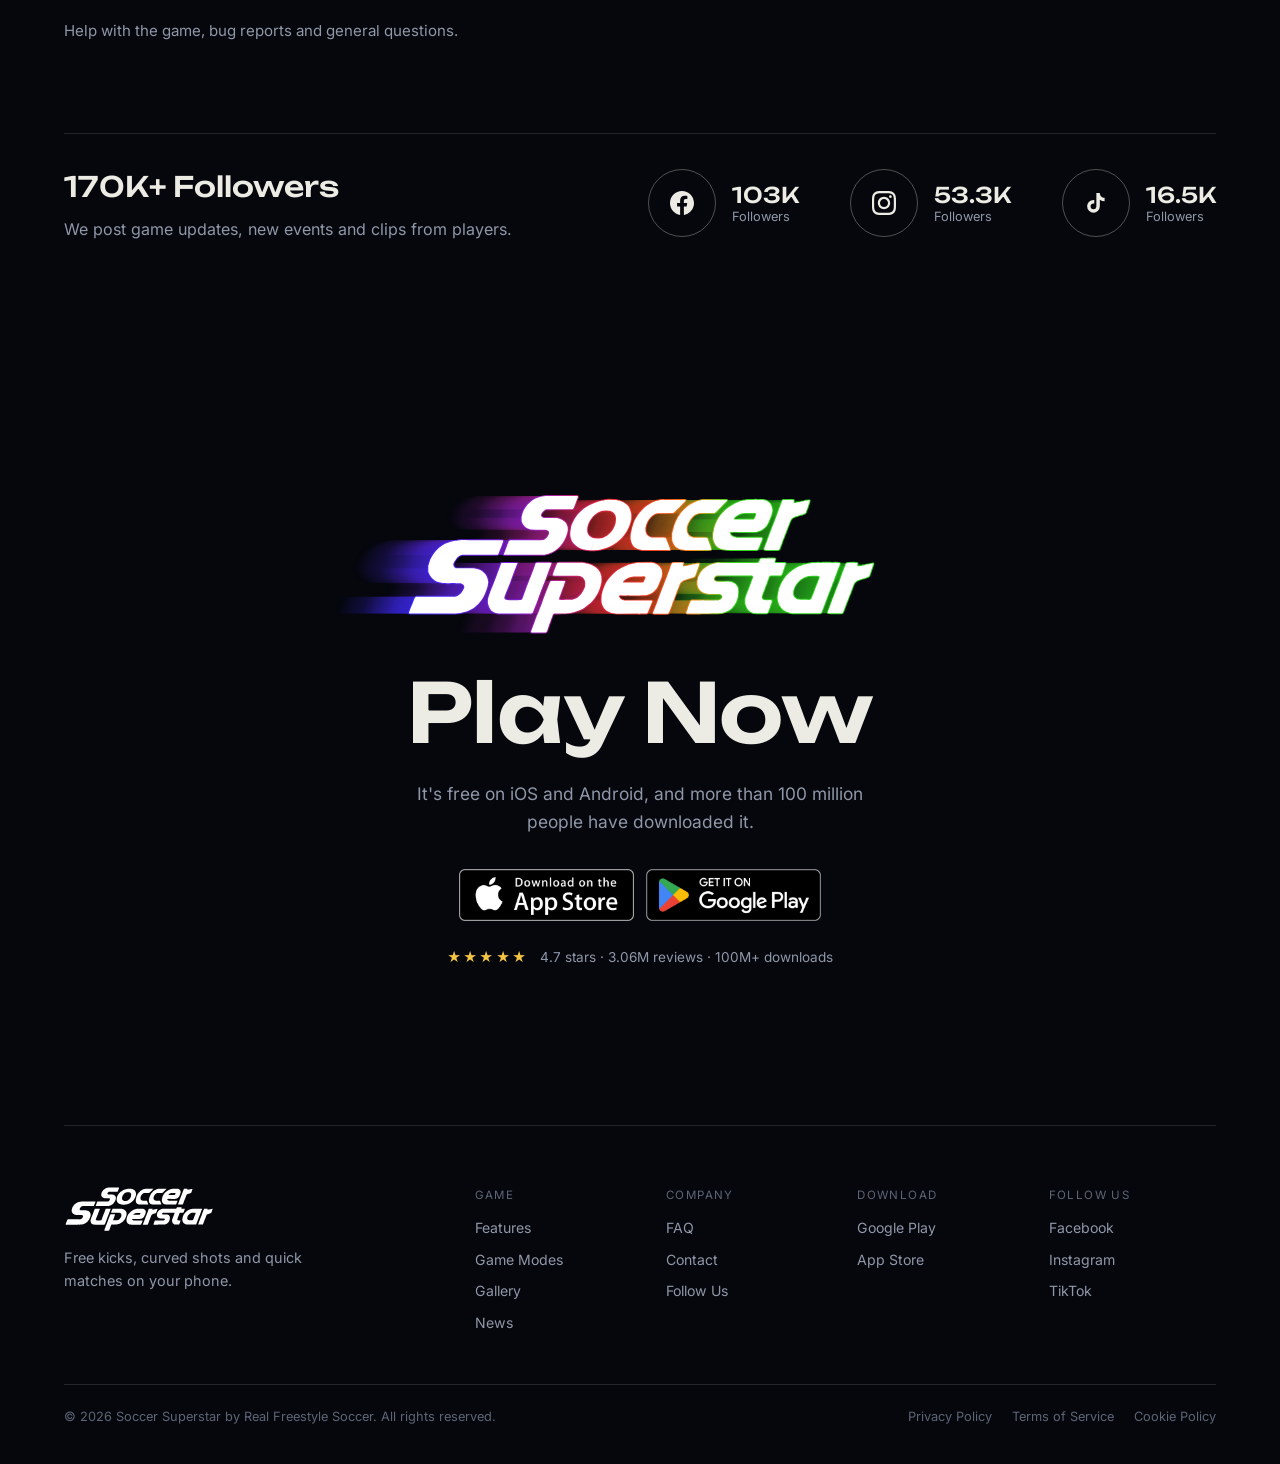
==== commit 4a08c873: "News: add Thanksgiving event 'Feast Your Way to Glory!' (ends Dec 15) Co-Authored-By: Claude Opus 5." ====
--- a/index.html
+++ b/index.html
@@ -299,6 +299,17 @@
           <h2>News</h2>
         </div>
         <div class="news-grid">
+          <article class="news-card frame-cut" data-ends="2026-12-15">
+            <div class="news-media">
+              <img src="/assets/images/soccer-superstar-news-thanksgiving-feast-your-way-to-glory.webp" alt="Soccer Superstar player volleying the ball on an autumn pitch with falling leaves, pumpkins and a harvest display" width="814" height="454" loading="lazy">
+              <span class="news-badge">Ends Dec 15</span>
+            </div>
+            <div class="news-copy">
+              <p class="news-tag">Event</p>
+              <h3>Feast Your Way to Glory!</h3>
+              <p>The Thanksgiving event is on. Play daily live matches on an autumn pitch, grab the pumpkin pies on the turf for extra rewards, and add to your faction's daily score to help it climb to the top.</p>
+            </div>
+          </article>
           <article class="news-card frame-cut" data-ends="2026-11-14">
             <div class="news-media">
               <img src="/assets/images/soccer-superstar-news-road-to-the-championship-daily-chapters.webp" alt="Four Soccer Superstar footballers waiting in a stadium tunnel lined with trophies" width="407" height="132" loading="lazy">
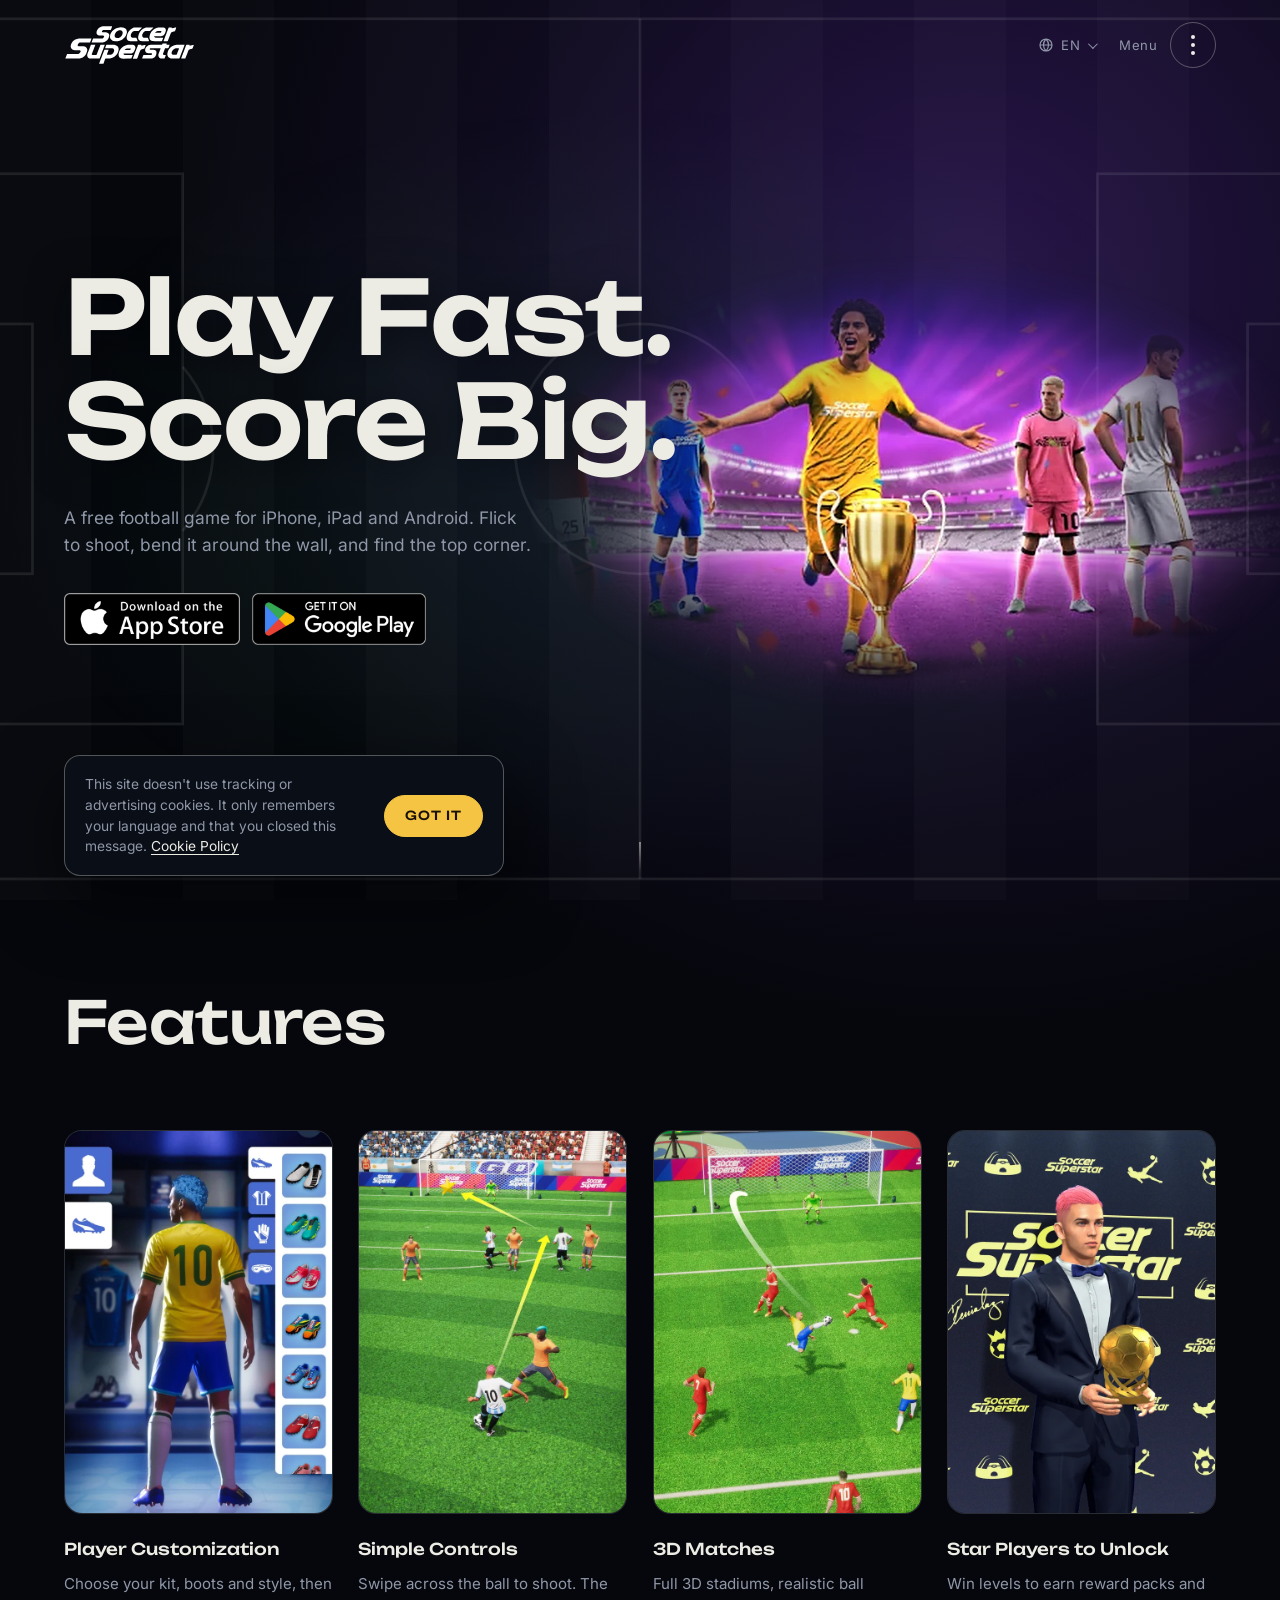
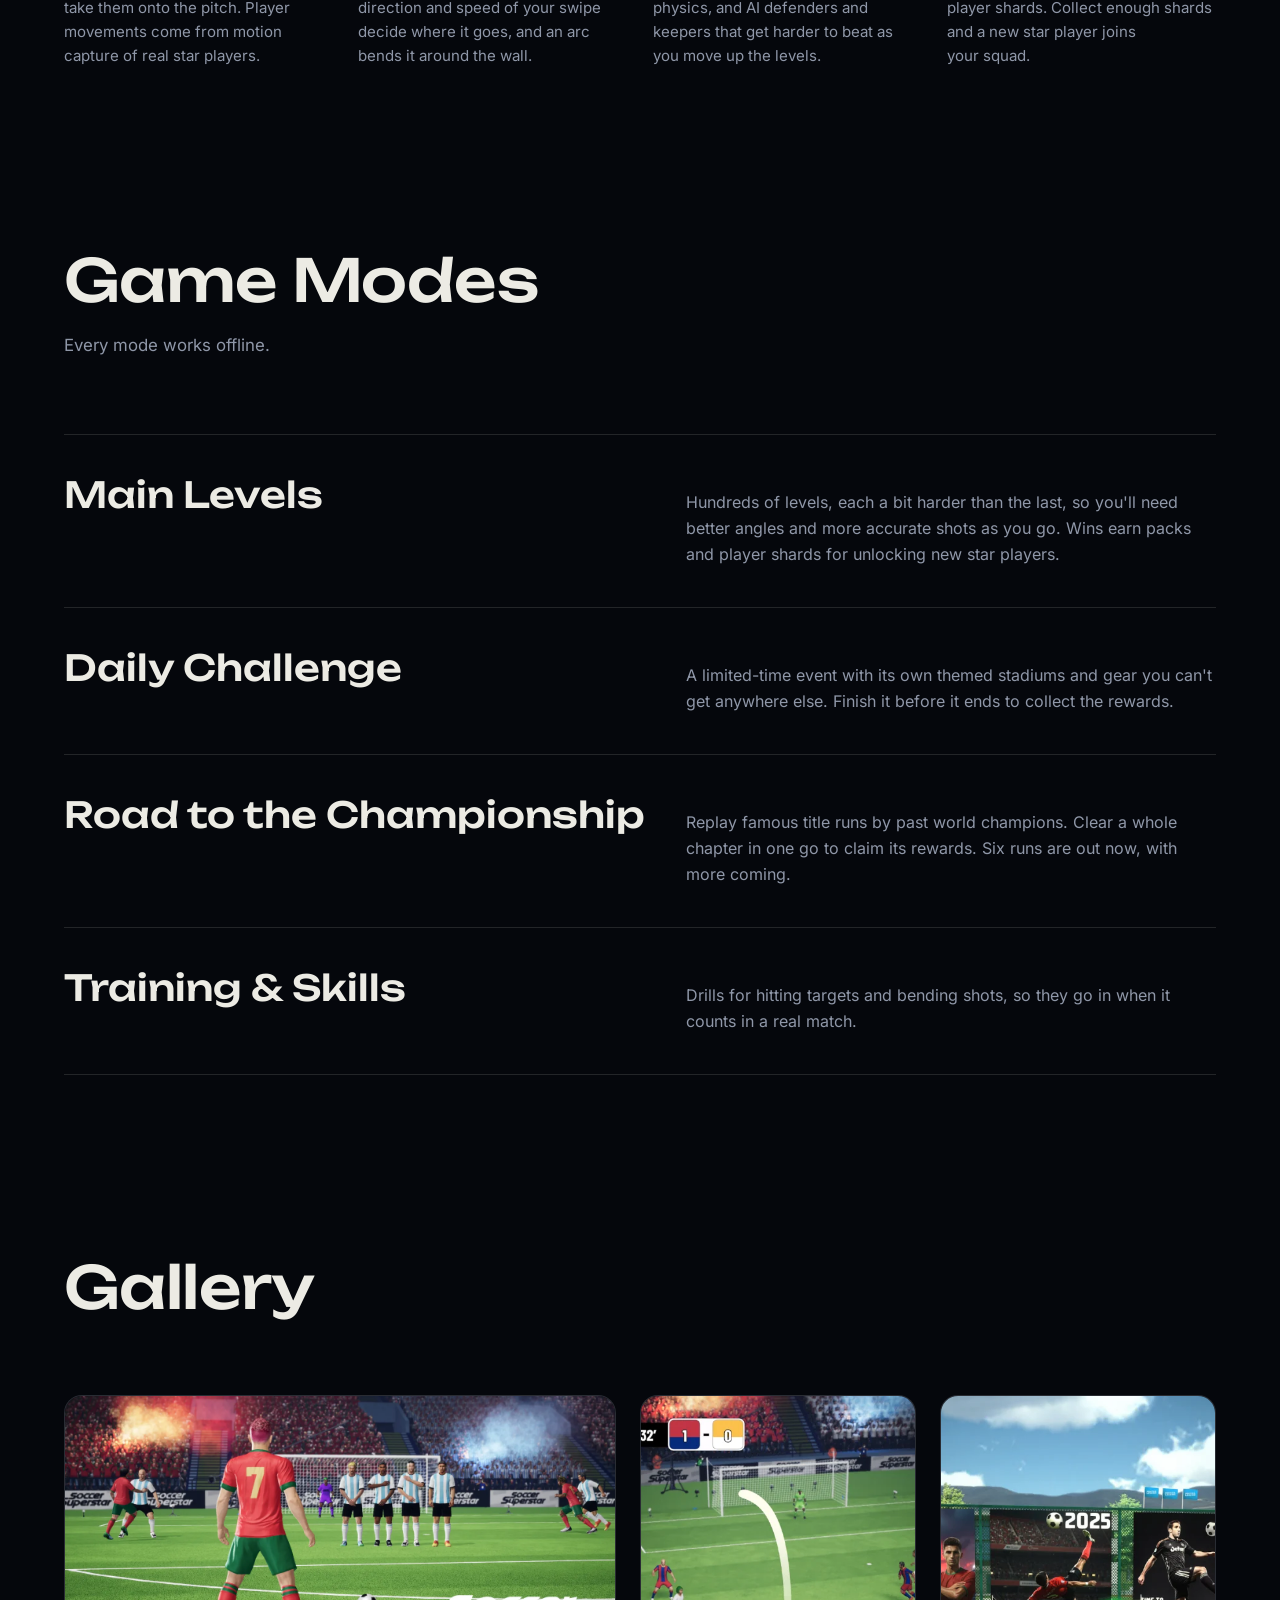
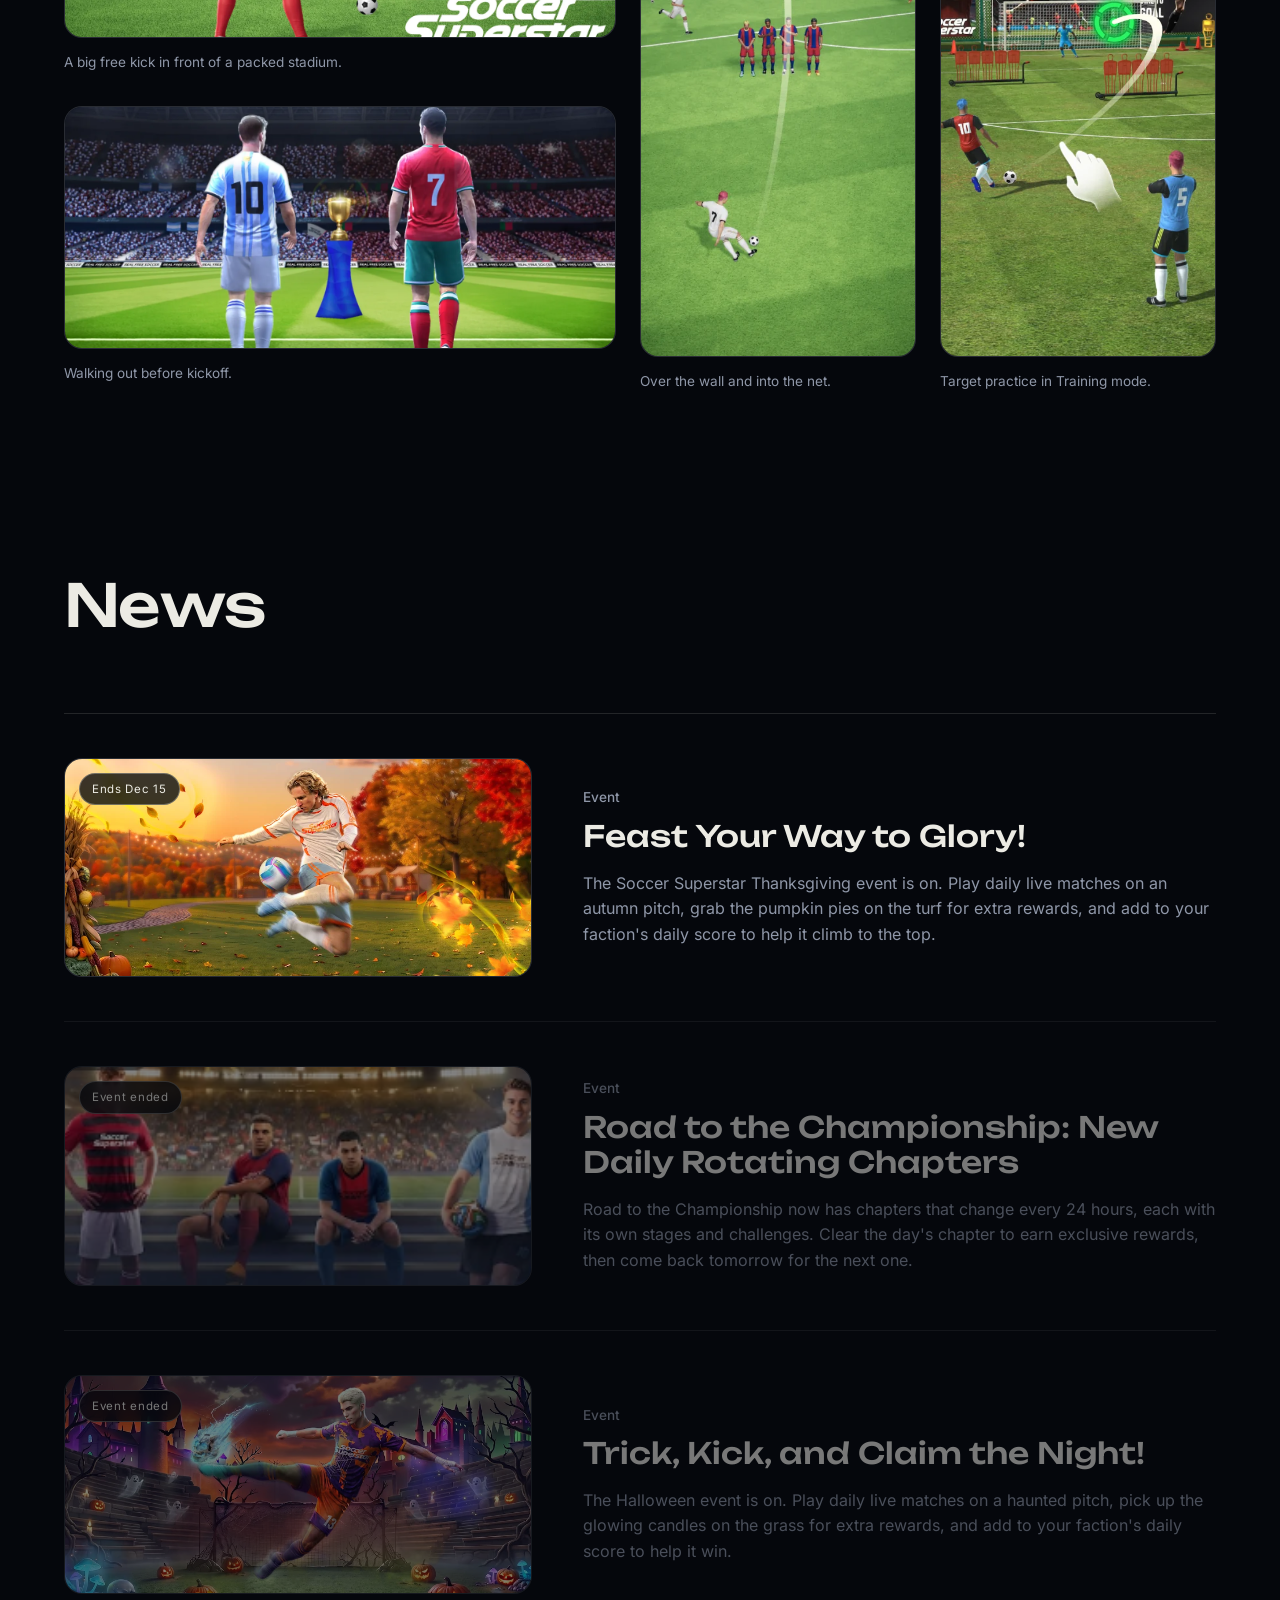
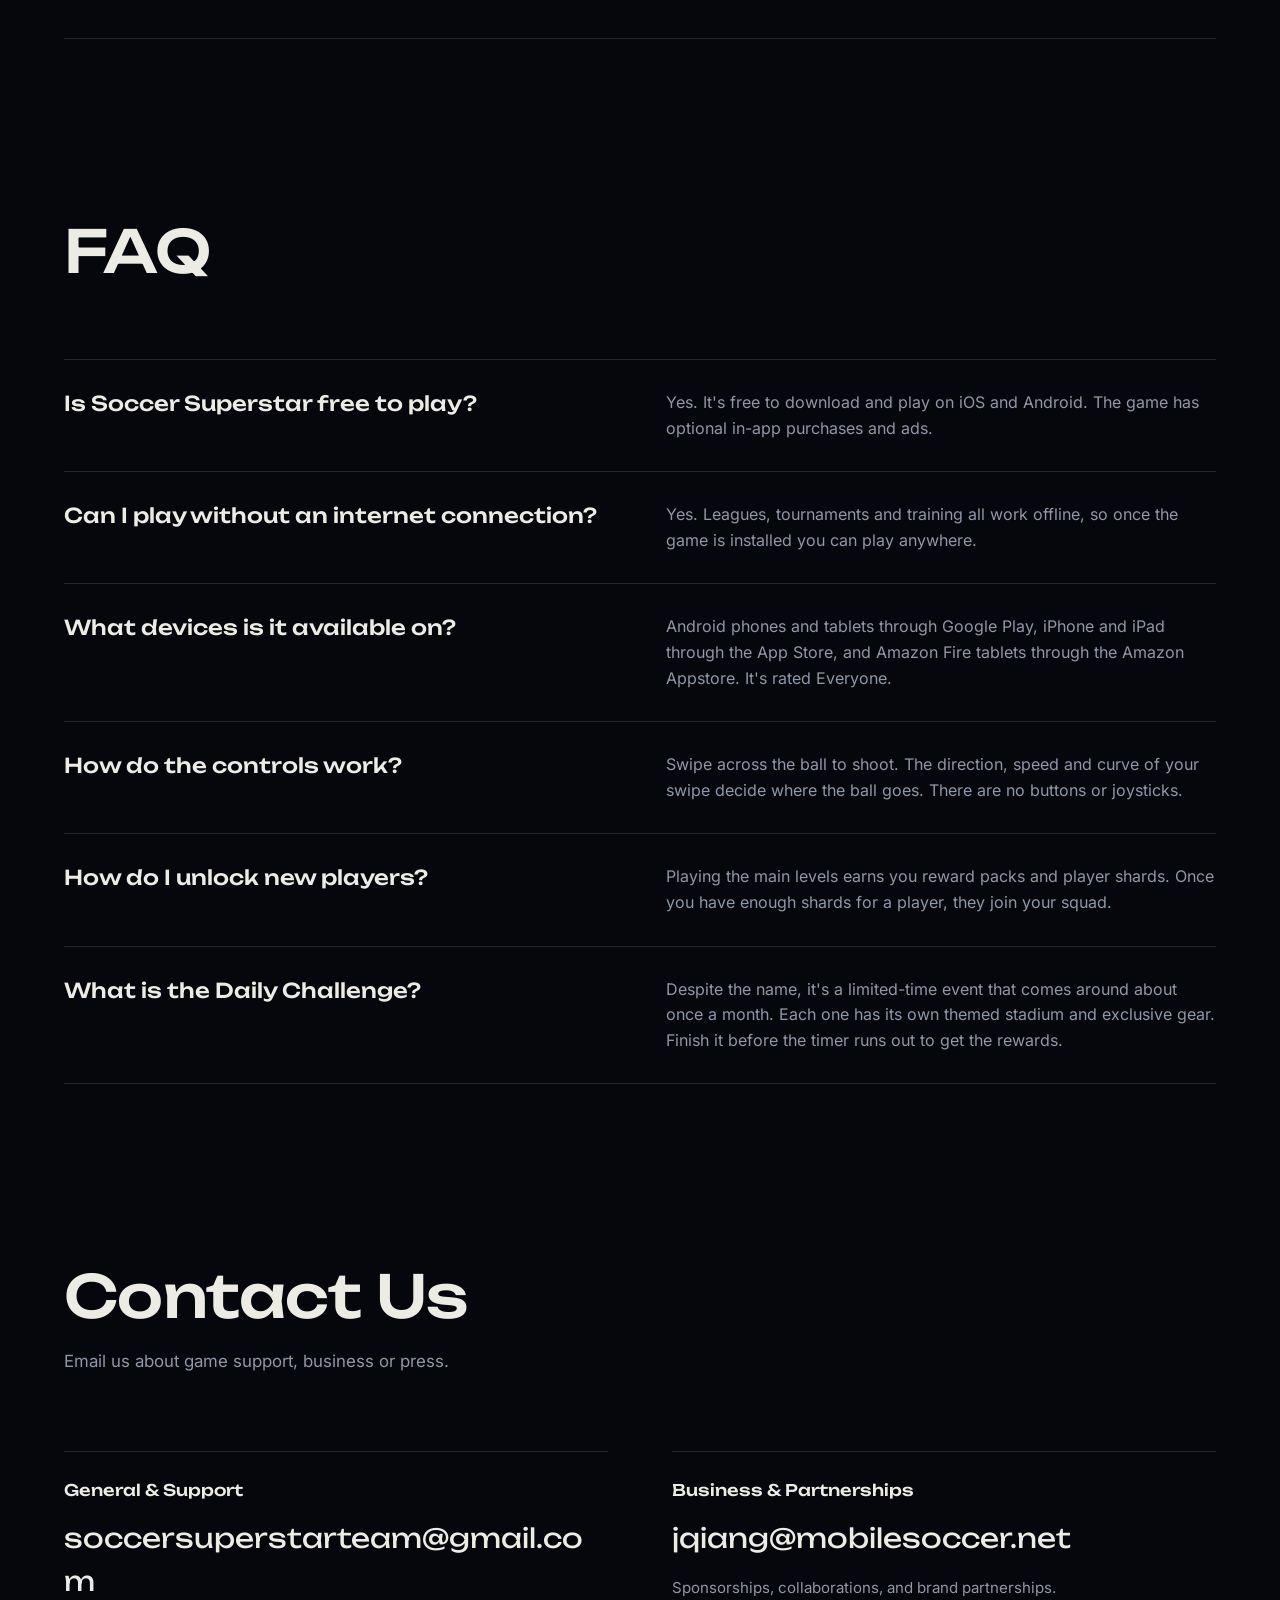
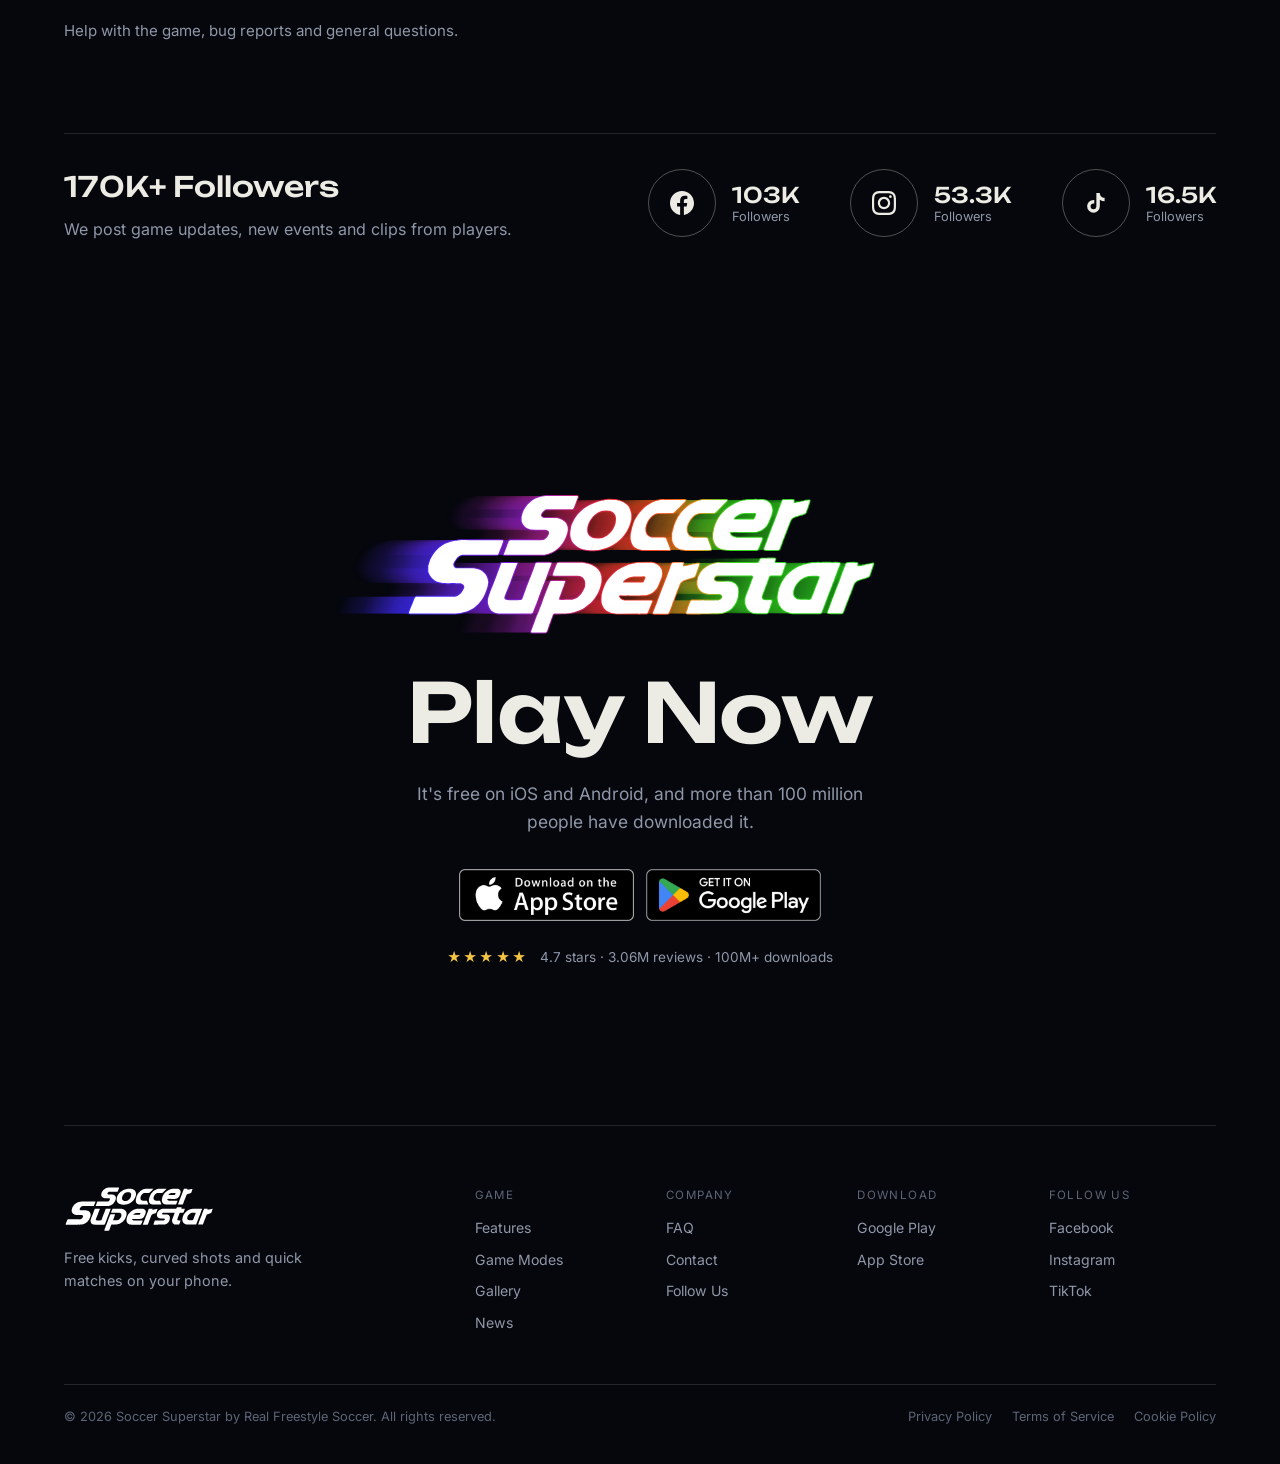
==== commit cf488784: "News: name Soccer Superstar in the Thanksgiving post text Co-Authored-By: Claude Opus 5.5 <noreply@a" ====
--- a/index.html
+++ b/index.html
@@ -307,7 +307,7 @@
             <div class="news-copy">
               <p class="news-tag">Event</p>
               <h3>Feast Your Way to Glory!</h3>
-              <p>The Thanksgiving event is on. Play daily live matches on an autumn pitch, grab the pumpkin pies on the turf for extra rewards, and add to your faction's daily score to help it climb to the top.</p>
+              <p>The Soccer Superstar Thanksgiving event is on. Play daily live matches on an autumn pitch, grab the pumpkin pies on the turf for extra rewards, and add to your faction's daily score to help it climb to the top.</p>
             </div>
           </article>
           <article class="news-card frame-cut" data-ends="2026-11-14">
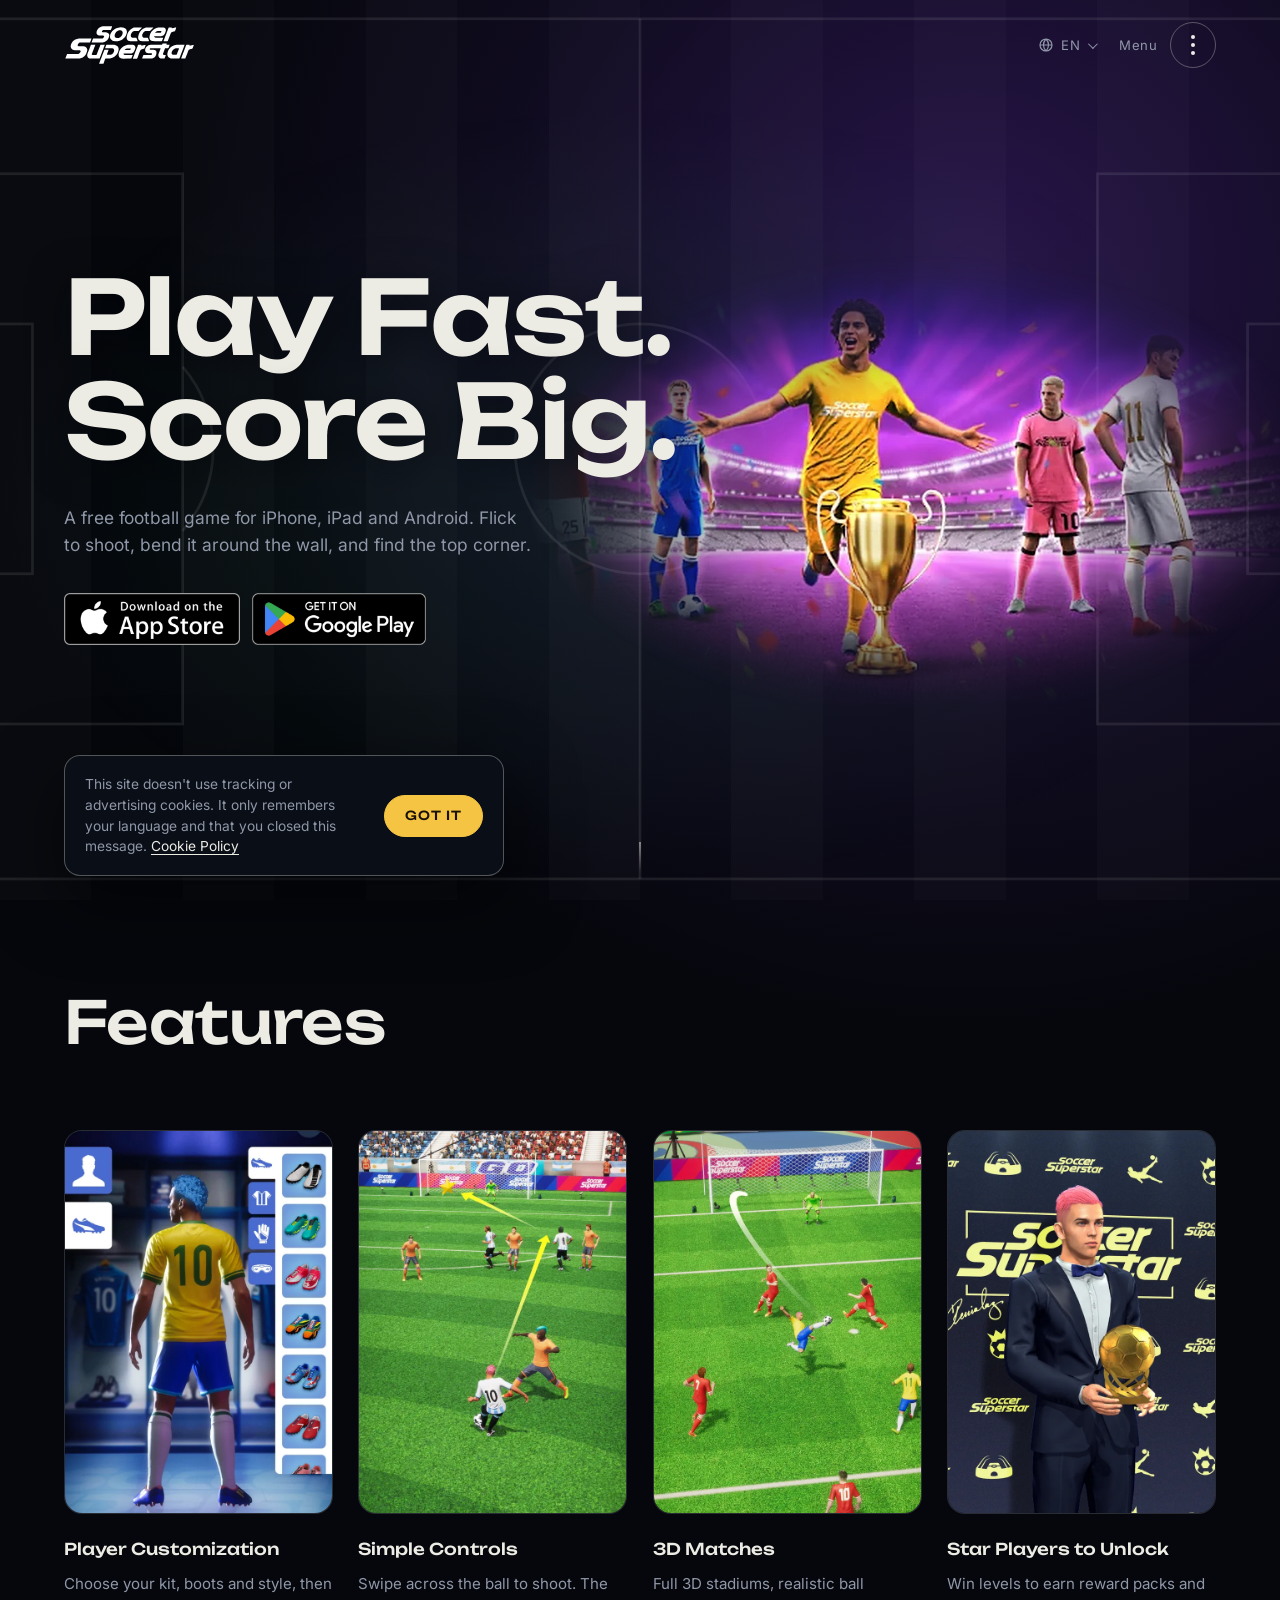
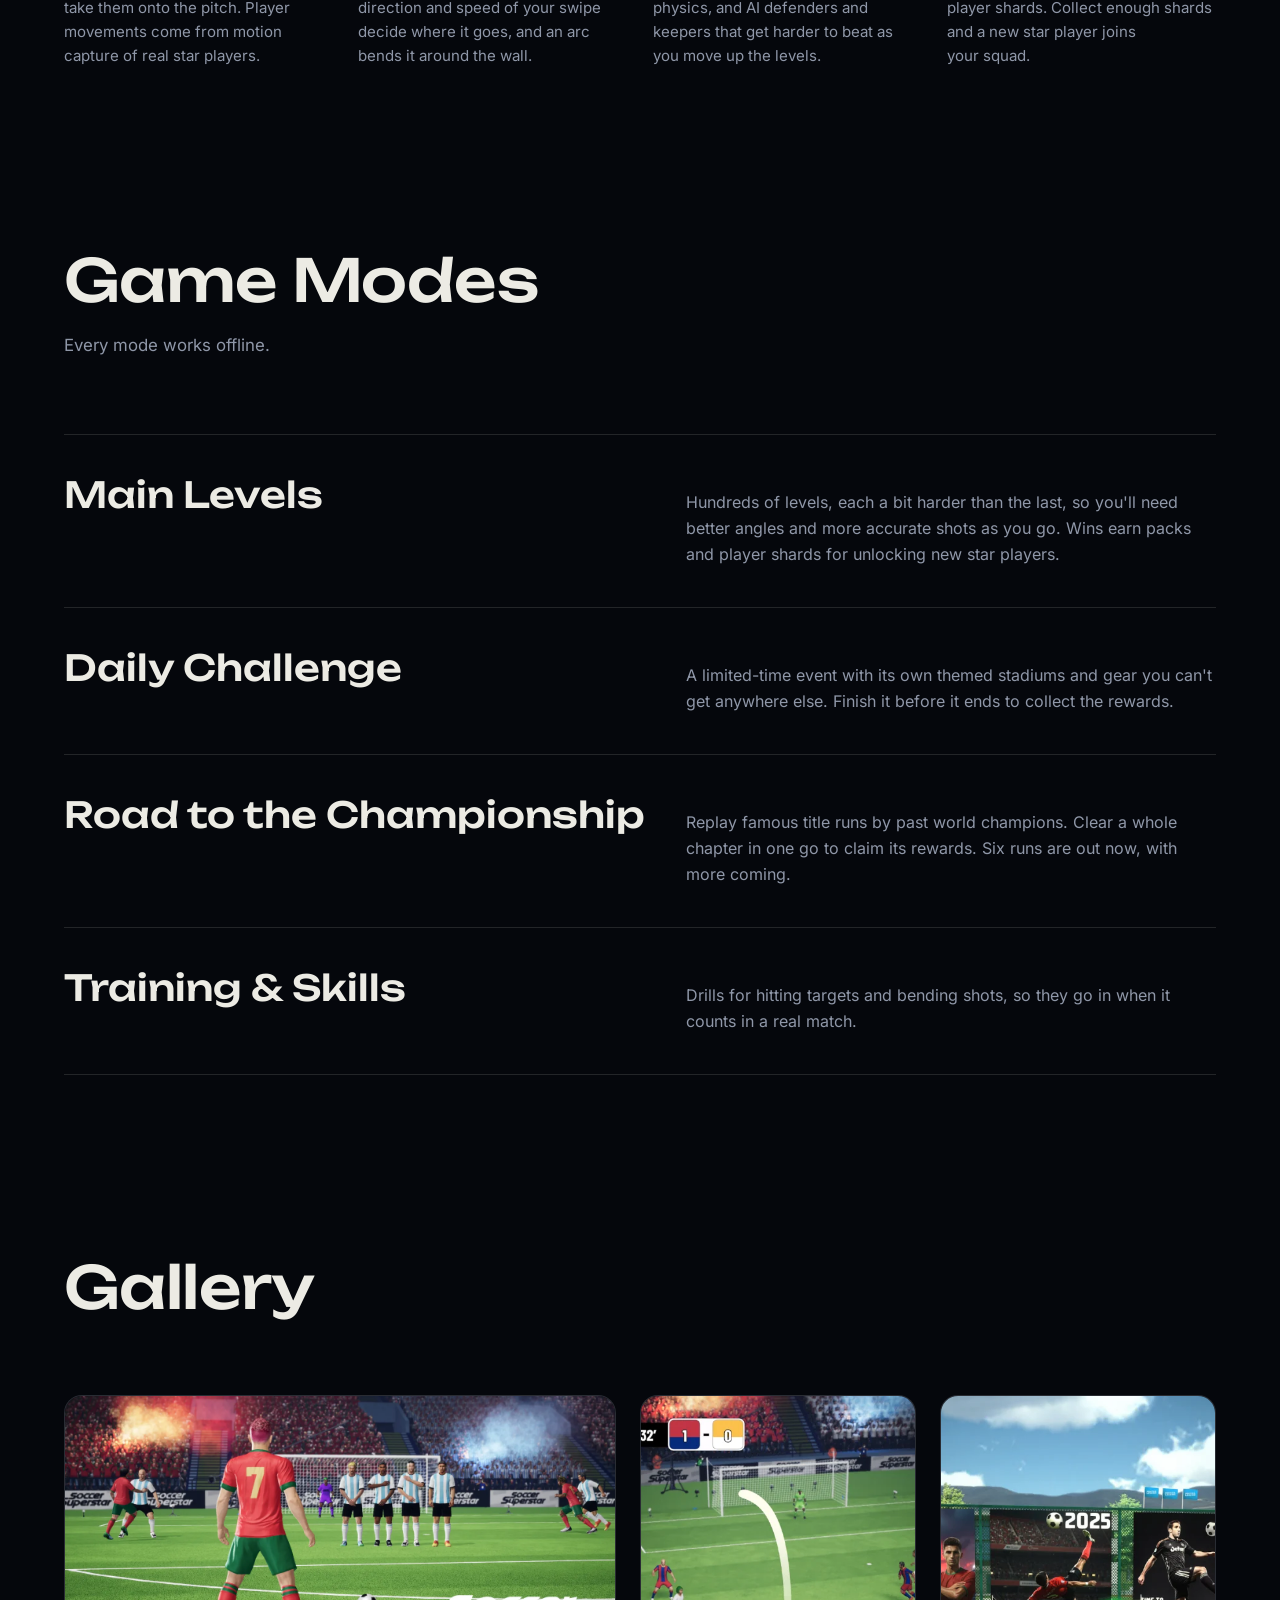
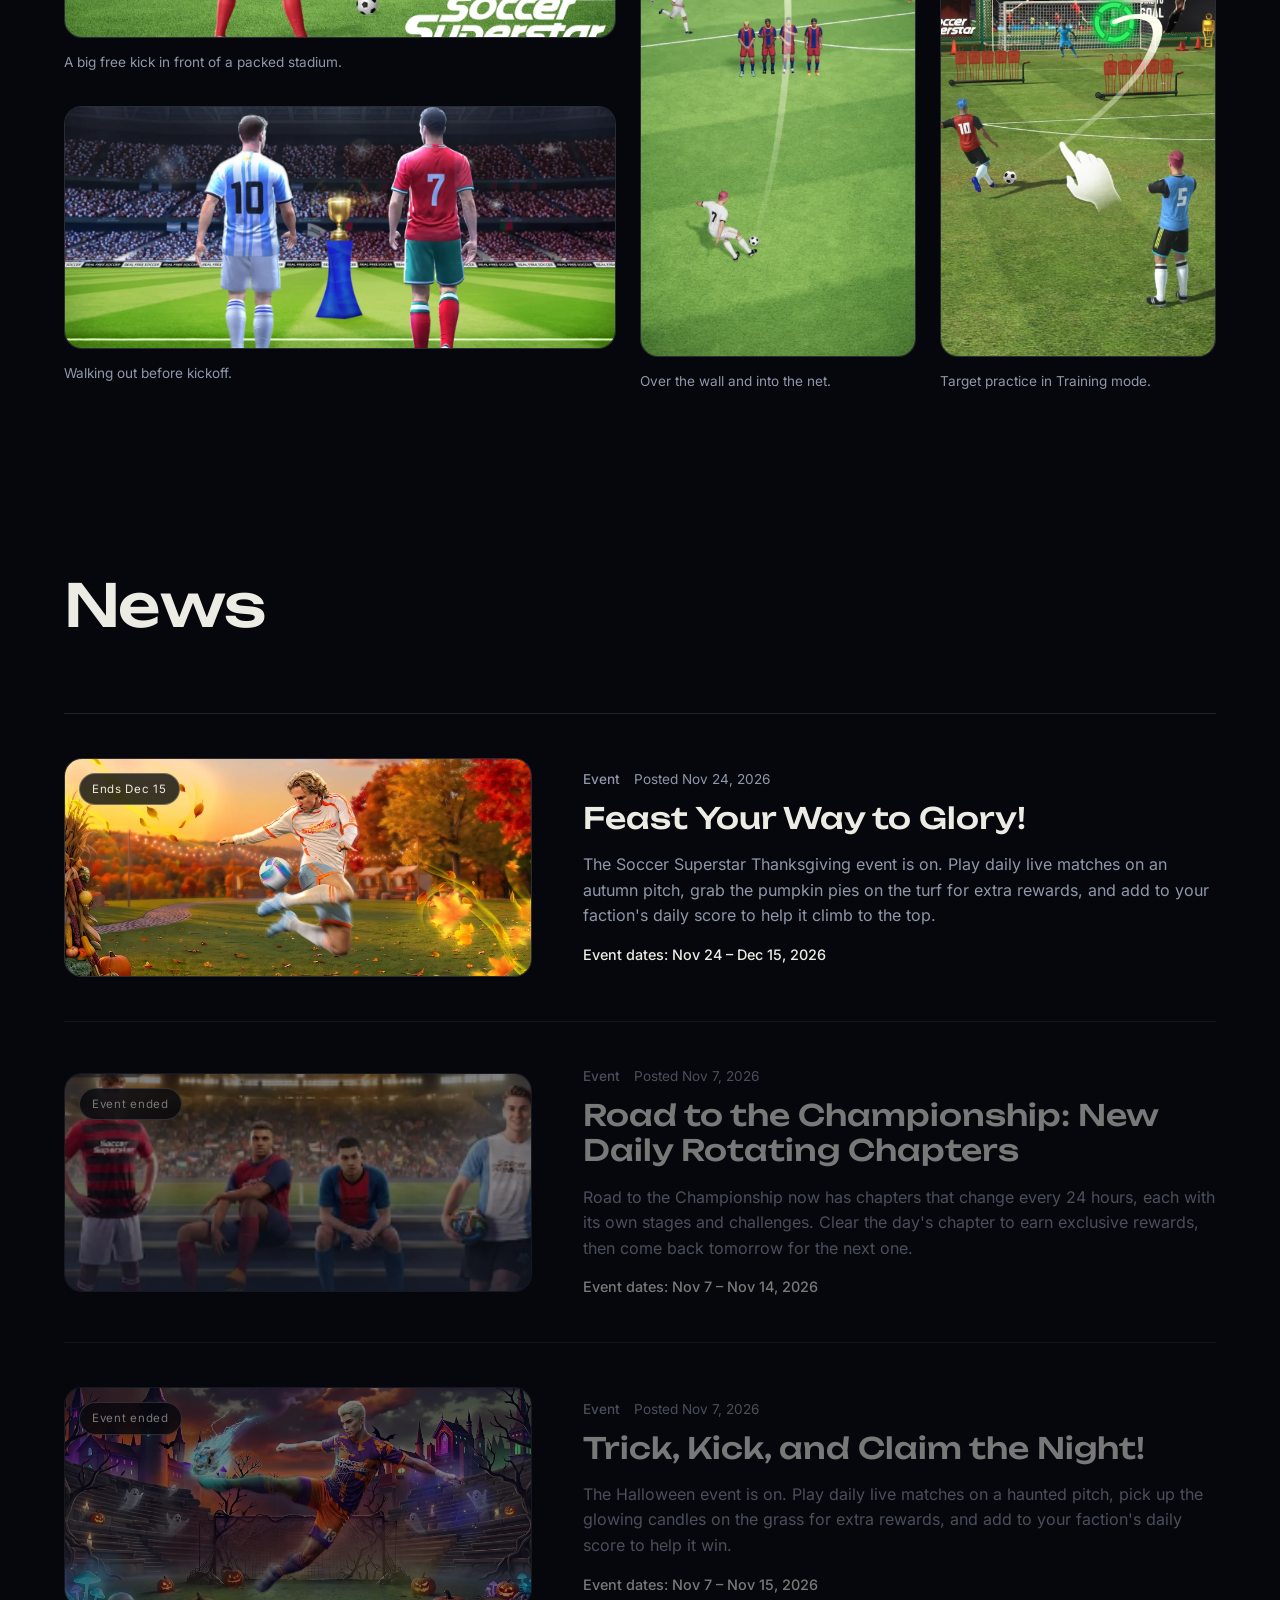
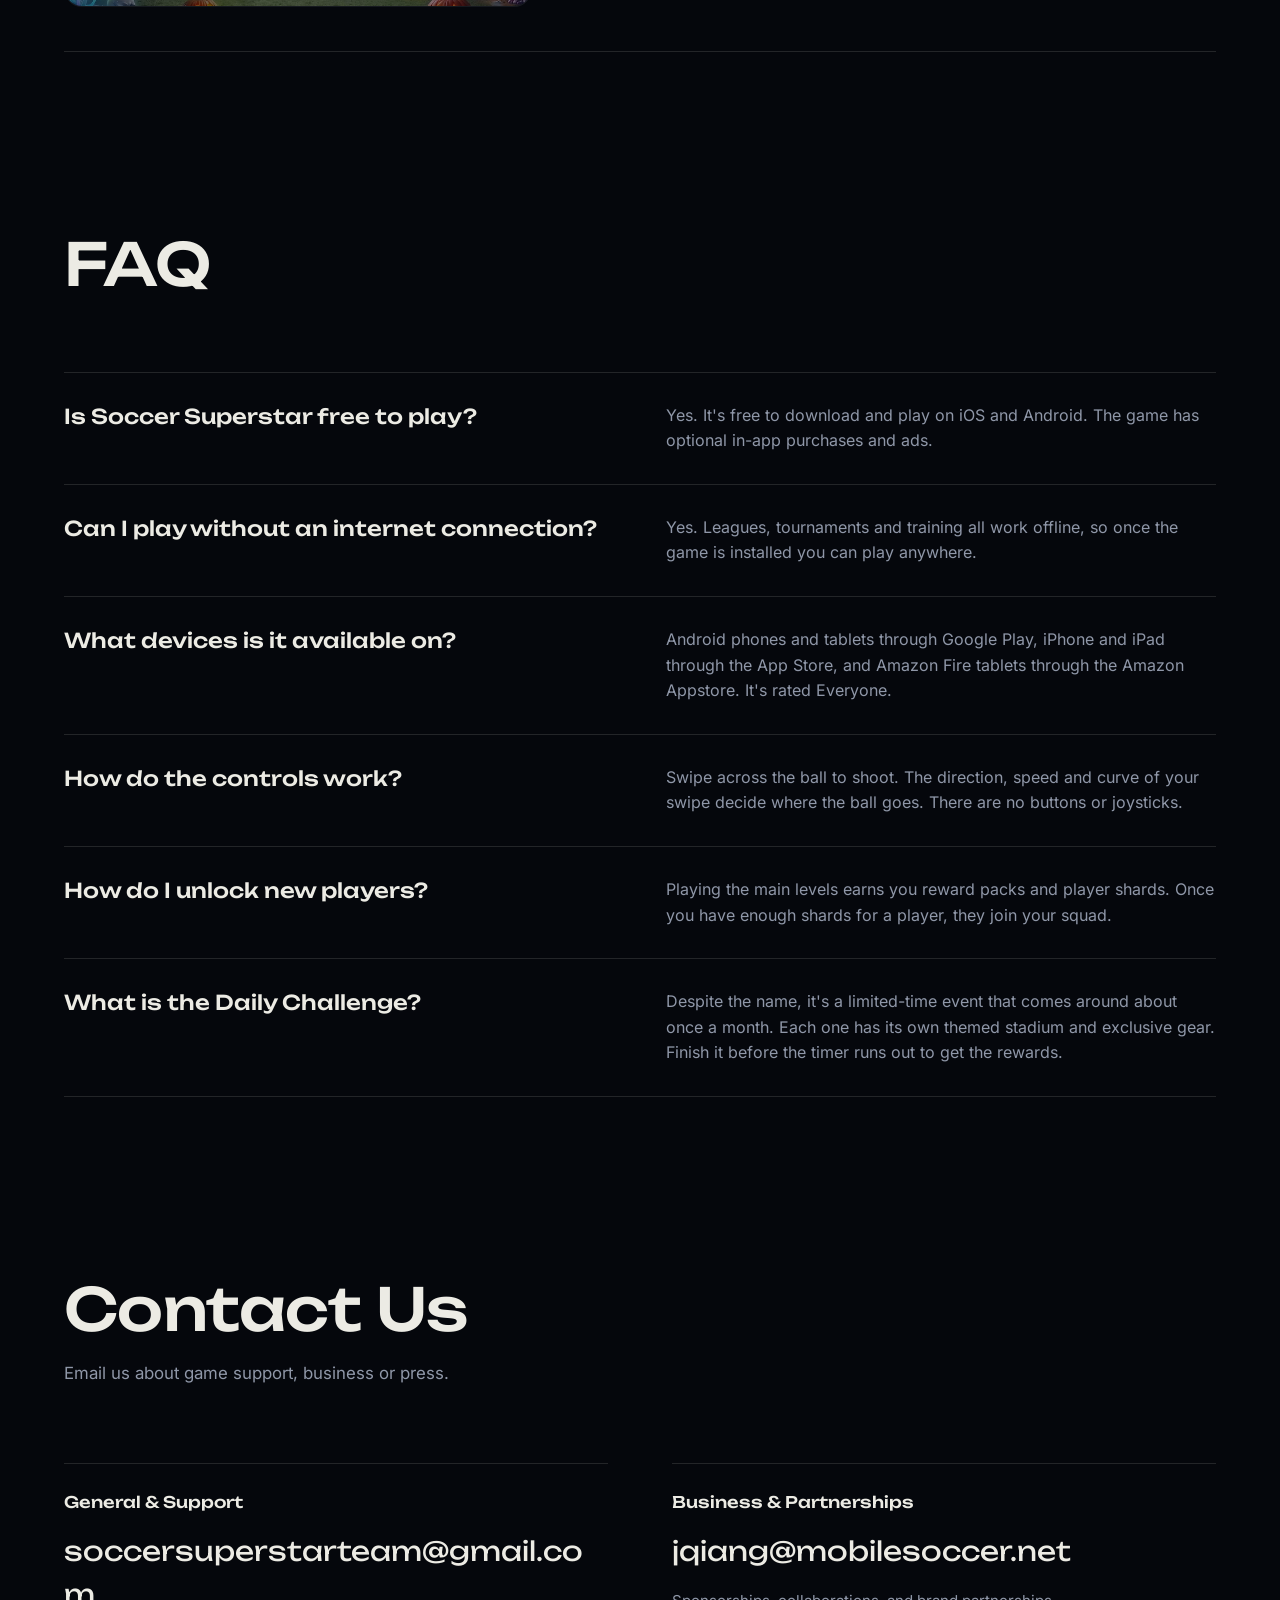
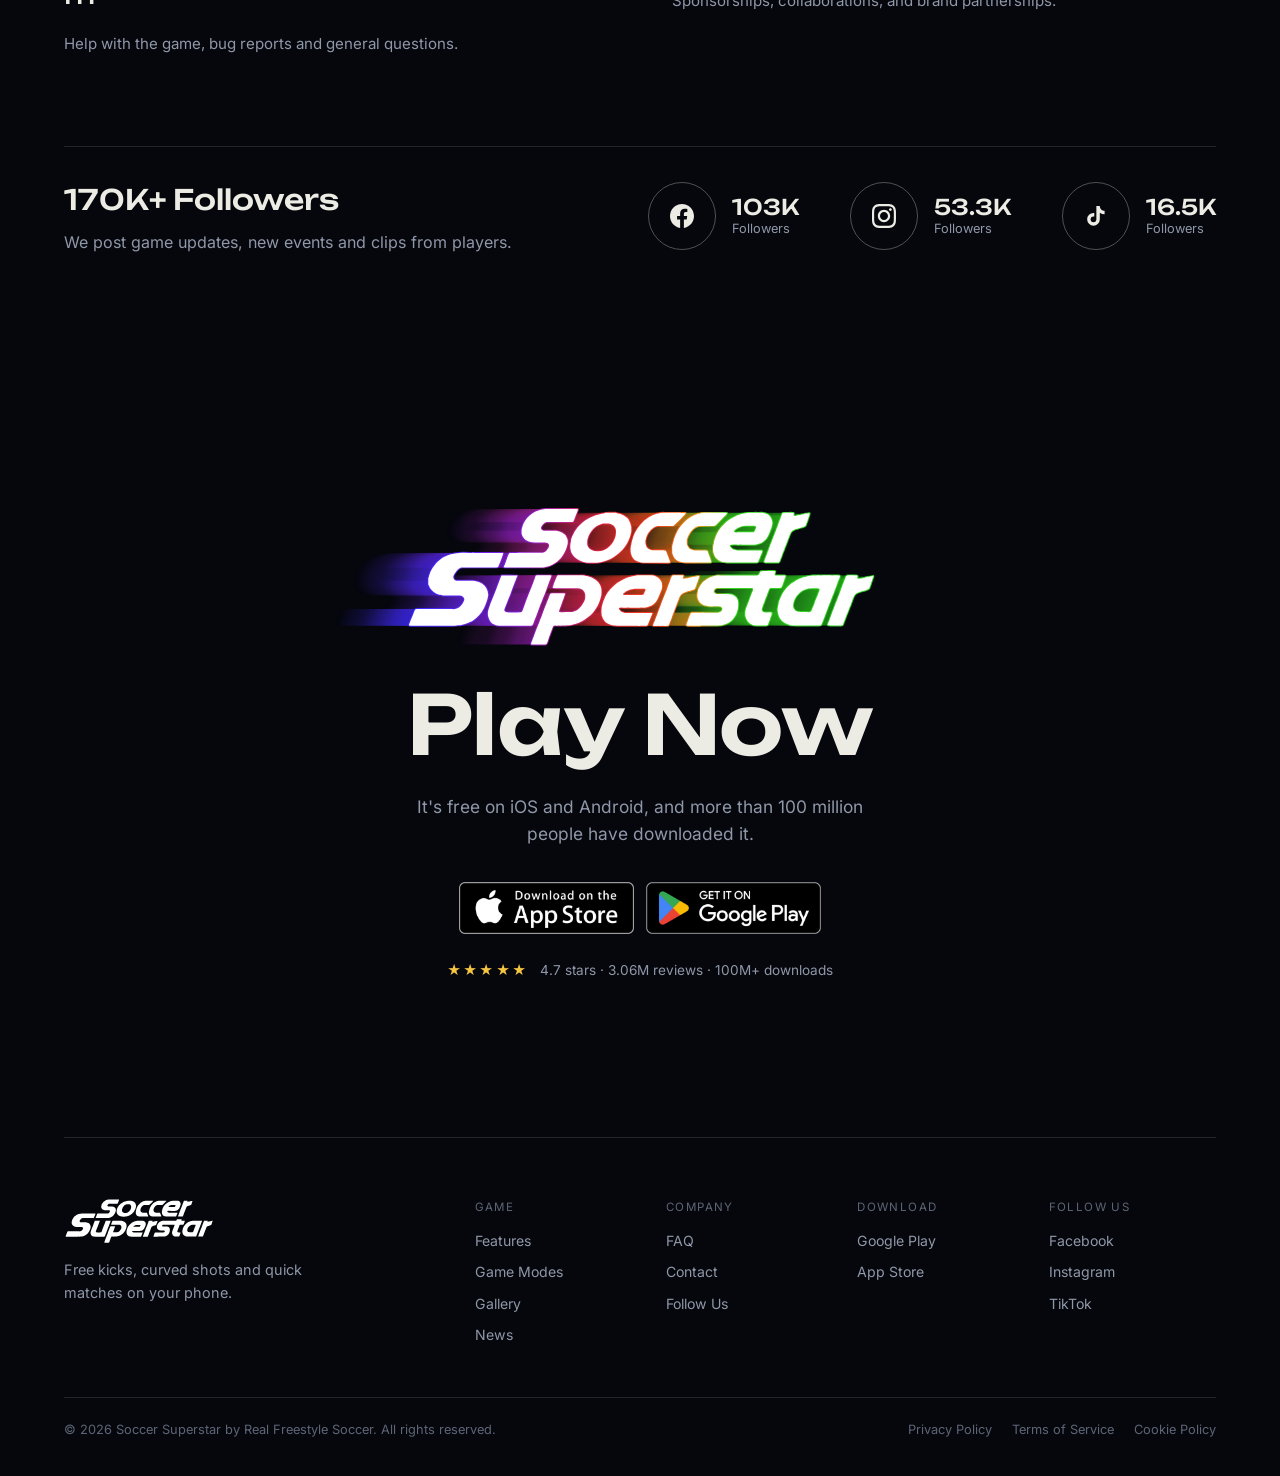
==== commit 010fdd06: "News: show the posted date and event dates on every post Co-Authored-By: Claude Opus 5.5 <noreply@an" ====
--- a/index.html
+++ b/index.html
@@ -293,7 +293,8 @@
       </section>
 
       <!-- ═══ NEWS ═══ -->
-      <!-- To add a post: copy one <article class="news-card">, put it first, update the image, text and data-ends (YYYY-MM-DD). -->
+      <!-- To add a post: copy one <article class="news-card">, put it first, update the image, text and data-ends (YYYY-MM-DD).
+           Every post shows the date it was posted (<time class="news-date">, datetime = YYYY-MM-DD) and the event dates (<p class="news-when">). -->
       <section class="news section" id="news" data-ended-label="Event ended">
         <div class="section-heading">
           <h2>News</h2>
@@ -305,9 +306,10 @@
               <span class="news-badge">Ends Dec 15</span>
             </div>
             <div class="news-copy">
-              <p class="news-tag">Event</p>
+              <div class="news-meta"><p class="news-tag">Event</p><time class="news-date" datetime="2026-11-24">Posted Nov 24, 2026</time></div>
               <h3>Feast Your Way to Glory!</h3>
               <p>The Soccer Superstar Thanksgiving event is on. Play daily live matches on an autumn pitch, grab the pumpkin pies on the turf for extra rewards, and add to your faction's daily score to help it climb to the top.</p>
+              <p class="news-when">Event dates: Nov 24 – Dec 15, 2026</p>
             </div>
           </article>
           <article class="news-card frame-cut" data-ends="2026-11-14">
@@ -316,9 +318,10 @@
               <span class="news-badge">Ends Nov 14</span>
             </div>
             <div class="news-copy">
-              <p class="news-tag">Event</p>
+              <div class="news-meta"><p class="news-tag">Event</p><time class="news-date" datetime="2026-11-07">Posted Nov 7, 2026</time></div>
               <h3>Road to the Championship: New Daily Rotating Chapters</h3>
               <p>Road to the Championship now has chapters that change every 24 hours, each with its own stages and challenges. Clear the day's chapter to earn exclusive rewards, then come back tomorrow for the next one.</p>
+              <p class="news-when">Event dates: Nov 7 – Nov 14, 2026</p>
             </div>
           </article>
           <article class="news-card frame-cut" data-ends="2026-11-15">
@@ -327,9 +330,10 @@
               <span class="news-badge">Ends Nov 15</span>
             </div>
             <div class="news-copy">
-              <p class="news-tag">Event</p>
+              <div class="news-meta"><p class="news-tag">Event</p><time class="news-date" datetime="2026-11-07">Posted Nov 7, 2026</time></div>
               <h3>Trick, Kick, and Claim the Night!</h3>
               <p>The Halloween event is on. Play daily live matches on a haunted pitch, pick up the glowing candles on the grass for extra rewards, and add to your faction's daily score to help it win.</p>
+              <p class="news-when">Event dates: Nov 7 – Nov 15, 2026</p>
             </div>
           </article>
         </div>
--- a/styles.css
+++ b/styles.css
@@ -454,7 +454,10 @@
   font-size: 0.72rem; letter-spacing: 0.06em;
   -webkit-backdrop-filter: blur(6px); backdrop-filter: blur(6px);
 }
-.news-tag { font-size: 0.85rem; font-weight: 500; color: var(--accent); margin-bottom: 10px; }
+.news-meta { display: flex; flex-wrap: wrap; align-items: baseline; gap: 6px 14px; margin-bottom: 10px; }
+.news-tag { font-size: 0.85rem; font-weight: 500; color: var(--accent); margin-bottom: 0; }
+.news-date { font-size: 0.85rem; color: var(--muted); }
+.news-copy .news-when { margin-top: 14px; font-size: 0.9rem; font-weight: 500; color: var(--text); }
 .news-copy h3 { font-size: clamp(1.25rem, 2.3vw, 1.9rem); line-height: 1.2; margin-bottom: 16px; }
 .news-copy p { color: var(--muted); }
 .news-ended { opacity: 0.5; }
